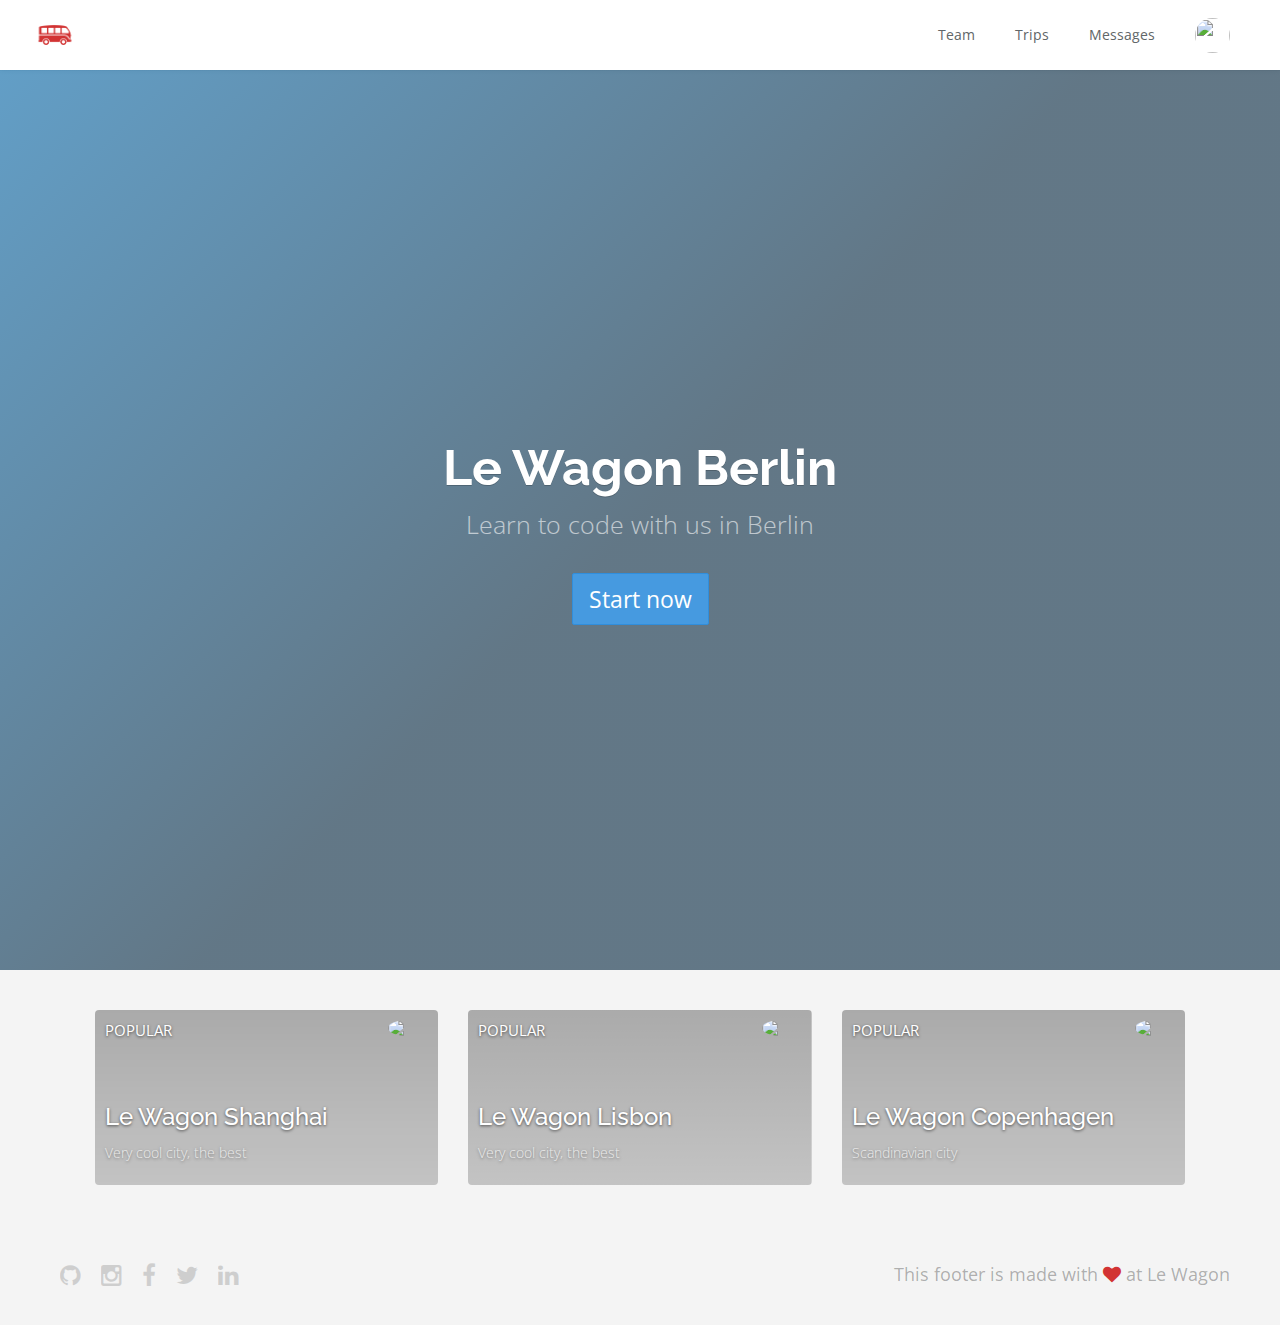
==== index.html @ bbca91f0 "Automated commit at 2018-07-30 15:19:06 UTC by middleman-deploy 2.0.0-alpha" ====
<!doctype html>
<html>
  <head>
    <meta charset="utf-8">
    <meta http-equiv="x-ua-compatible" content="ie=edge">
    <meta name="viewport"
          content="width=device-width, initial-scale=1, shrink-to-fit=no">
    <!-- Use the title from a page's frontmatter if it has one -->
    <title>Le Wagon - Middleman</title>
    <link href="stylesheets/application-7cb82612.css" rel="stylesheet" />
    <script src="javascripts/application-93de88c9.js"></script>
    <link href="images/favicon-f15af148.png" rel="icon" type="image/png" />
  </head>
  <body>
    <div class="navbar-wagon">
  <!-- Logo -->
  <a href="/" class="navbar-wagon-brand">
    <img src="images/logo-acc9c0ec.png" alt="logo">
  </a>

  <!-- Right Navigation -->
  <div class="navbar-wagon-right hidden-xs hidden-sm">

    <a href="team.html" class="navbar-wagon-item navbar-wagon-link">Team</a>
    <a href="" class="navbar-wagon-item navbar-wagon-link">Trips</a>
    <a href="" class="navbar-wagon-item navbar-wagon-link">Messages</a>

    <!-- Profile picture with dropdown list -->
    <div class="navbar-wagon-item">
      <div class="dropdown">
        <img src="https://kitt.lewagon.com/placeholder/users/nordinbelkacemi" class="avatar dropdown-toggle" id="navbar-wagon-menu" data-toggle="dropdown">
        <ul class="dropdown-menu dropdown-menu-right navbar-wagon-dropdown-menu">
          <li><a href="#">Profile</a></li>
          <li><a href="#">Dashboard</a></li>
          <li><a href="#">Log Out</a></li>
        </ul>
      </div>
    </div>
  </div>

  <!-- Dropdown appearing on mobile only -->
  <div class="navbar-wagon-item hidden-md hidden-lg">
    <div class="dropdown">
      <i class="fa fa-bars dropdown-toggle" data-toggle="dropdown"></i>
      <ul class="dropdown-menu dropdown-menu-right navbar-wagon-dropdown-menu">
        <li><a href="#">Host</a></li>
        <li><a href="#">Trips</a></li>
        <li><a href="#">Messagese</a></li>
      </ul>
    </div>
  </div>
</div>

    <!-- <div id="home">
  <div class="home-content">
    <img src="images/logo-acc9c0ec.png" width="200" alt="Logo" />
    <p>
      Middleman is now running!
    </p>
    <h1>Today is Monday, Jul 30</h1>

    <ul>
        <li>
          I'm playing with Middleman!
        </li>
        <li>
          I'm playing with ERB!
        </li>
        <li>
          I'm playing with SCSS!
        </li>
    </ul>
    <p class="about">
      <a href="about.html">More about this template</a>
    </p>
  </div>
</div> -->


<div class="banner" style="background-image: linear-gradient(-225deg, rgba(0,101,168,0.6) 0%, rgba(0,36,61,0.6) 50%), url('https://kitt.lewagon.com/placeholder/cities/berlin');">
  <div class="banner-content">
    <h1>Le Wagon Berlin</h1>
    <p>Learn to code with us in Berlin</p>
    <a class="btn btn-primary btn-lg">Start now</a>
  </div>
</div>

<div class="container">
  <div class="row">
    <div class="col-xs-12 col-sm-4">
      <!-- insert <div class="card"> -->
      <div class="card" style="background-image: linear-gradient(rgba(0,0,0,0.3), rgba(0,0,0,0.2)), url('https://kitt.lewagon.com/placeholder/cities/shanghai');">
        <div class="card-category">Popular</div>
        <div class="card-description">
          <h2>Le Wagon Shanghai</h2>
          <p>Very cool city, the best</p>
        </div>
        <img class="card-user" src="https://kitt.lewagon.com/placeholder/users/tgenaitay">
        <a class="card-link" href="#" ></a>
      </div>
    </div>
    <div class="col-xs-12 col-sm-4">
      <!-- insert <div class="card"> -->
      <div class="card" style="background-image: linear-gradient(rgba(0,0,0,0.3), rgba(0,0,0,0.2)), url('https://kitt.lewagon.com/placeholder/cities/lisbon');">
        <div class="card-category">Popular</div>
        <div class="card-description">
          <h2>Le Wagon Lisbon</h2>
          <p>Very cool city, the best</p>
        </div>
        <img class="card-user" src="https://kitt.lewagon.com/placeholder/users/tgenaitay">
        <a class="card-link" href="#" ></a>
      </div>
    </div>
    <div class="col-xs-12 col-sm-4">
      <!-- insert <div class="card"> -->
      <div class="card" style="background-image: linear-gradient(rgba(0,0,0,0.3), rgba(0,0,0,0.2)), url('https://kitt.lewagon.com/placeholder/cities/copenhagen');">
        <div class="card-category">Popular</div>
        <div class="card-description">
          <h2>Le Wagon Copenhagen</h2>
          <p>Scandinavian city</p>
        </div>
        <img class="card-user" src="https://kitt.lewagon.com/placeholder/users/tgenaitay">
        <a class="card-link" href="#" ></a>
      </div>
    </div>
  </div>
</div>

    <div class="footer">
  <div class="footer-links">
    <a href="#"><i class="fa fa-github"></i></a>
    <a href="#"><i class="fa fa-instagram"></i></a>
    <a href="#"><i class="fa fa-facebook"></i></a>
    <a href="#"><i class="fa fa-twitter"></i></a>
    <a href="#"><i class="fa fa-linkedin"></i></a>
  </div>
  <div class="footer-copyright">
    This footer is made with <i class="fa fa-heart"></i> at Le Wagon
  </div>
</div>

  </body>
</html>
---- stylesheets/application-7cb82612.css ----
@import url("https://fonts.googleapis.com/css?family=Open+Sans:400,300,700|Raleway:400,100,300,700,500");/*!
 * Bootstrap v3.3.7 (http://getbootstrap.com)
 * Copyright 2011-2016 Twitter, Inc.
 * Licensed under MIT (https://github.com/twbs/bootstrap/blob/master/LICENSE)
 *//*! normalize.css v3.0.3 | MIT License | github.com/necolas/normalize.css */html{font-family:sans-serif;-ms-text-size-adjust:100%;-webkit-text-size-adjust:100%}body{margin:0}article,aside,details,figcaption,figure,footer,header,hgroup,main,menu,nav,section,summary{display:block}audio,canvas,progress,video{display:inline-block;vertical-align:baseline}audio:not([controls]){display:none;height:0}[hidden],template{display:none}a{background-color:transparent}a:active,a:hover{outline:0}abbr[title]{border-bottom:1px dotted}b,strong{font-weight:bold}dfn{font-style:italic}h1{font-size:2em;margin:0.67em 0}mark{background:#ff0;color:#000}small{font-size:80%}sub,sup{font-size:75%;line-height:0;position:relative;vertical-align:baseline}sup{top:-0.5em}sub{bottom:-0.25em}img{border:0}svg:not(:root){overflow:hidden}figure{margin:1em 40px}hr{-webkit-box-sizing:content-box;box-sizing:content-box;height:0}pre{overflow:auto}code,kbd,pre,samp{font-family:monospace, monospace;font-size:1em}button,input,optgroup,select,textarea{color:inherit;font:inherit;margin:0}button{overflow:visible}button,select{text-transform:none}button,html input[type="button"],input[type="reset"],input[type="submit"]{-webkit-appearance:button;cursor:pointer}button[disabled],html input[disabled]{cursor:default}button::-moz-focus-inner,input::-moz-focus-inner{border:0;padding:0}input{line-height:normal}input[type="checkbox"],input[type="radio"]{-webkit-box-sizing:border-box;box-sizing:border-box;padding:0}input[type="number"]::-webkit-inner-spin-button,input[type="number"]::-webkit-outer-spin-button{height:auto}input[type="search"]{-webkit-appearance:textfield;-webkit-box-sizing:content-box;box-sizing:content-box}input[type="search"]::-webkit-search-cancel-button,input[type="search"]::-webkit-search-decoration{-webkit-appearance:none}fieldset{border:1px solid #c0c0c0;margin:0 2px;padding:0.35em 0.625em 0.75em}legend{border:0;padding:0}textarea{overflow:auto}optgroup{font-weight:bold}table{border-collapse:collapse;border-spacing:0}td,th{padding:0}/*! Source: https://github.com/h5bp/html5-boilerplate/blob/master/src/css/main.css */@media print{*,*:before,*:after{background:transparent !important;color:#000 !important;-webkit-box-shadow:none !important;box-shadow:none !important;text-shadow:none !important}a,a:visited{text-decoration:underline}a[href]:after{content:" (" attr(href) ")"}abbr[title]:after{content:" (" attr(title) ")"}a[href^="#"]:after,a[href^="javascript:"]:after{content:""}pre,blockquote{border:1px solid #999;page-break-inside:avoid}thead{display:table-header-group}tr,img{page-break-inside:avoid}img{max-width:100% !important}p,h2,h3{orphans:3;widows:3}h2,h3{page-break-after:avoid}.navbar{display:none}.btn>.caret,.dropup>.btn>.caret{border-top-color:#000 !important}.label{border:1px solid #000}.table{border-collapse:collapse !important}.table td,.table th{background-color:#fff !important}.table-bordered th,.table-bordered td{border:1px solid #ddd !important}}@font-face{font-family:'Glyphicons Halflings';src:url("../assets/bootstrap/glyphicons-halflings-regular-86b6f62b.eot");src:url("../assets/bootstrap/glyphicons-halflings-regular-86b6f62b.eot?#iefix") format("embedded-opentype"),url("../assets/bootstrap/glyphicons-halflings-regular-ca35b697.woff2") format("woff2"),url("../assets/bootstrap/glyphicons-halflings-regular-278e49a8.woff") format("woff"),url("../assets/bootstrap/glyphicons-halflings-regular-44bc1850.ttf") format("truetype"),url("../assets/bootstrap/glyphicons-halflings-regular-de51a849.svg#glyphicons_halflingsregular") format("svg")}.glyphicon{position:relative;top:1px;display:inline-block;font-family:'Glyphicons Halflings';font-style:normal;font-weight:normal;line-height:1;-webkit-font-smoothing:antialiased;-moz-osx-font-smoothing:grayscale}.glyphicon-asterisk:before{content:"\002a"}.glyphicon-plus:before{content:"\002b"}.glyphicon-euro:before,.glyphicon-eur:before{content:"\20ac"}.glyphicon-minus:before{content:"\2212"}.glyphicon-cloud:before{content:"\2601"}.glyphicon-envelope:before{content:"\2709"}.glyphicon-pencil:before{content:"\270f"}.glyphicon-glass:before{content:"\e001"}.glyphicon-music:before{content:"\e002"}.glyphicon-search:before{content:"\e003"}.glyphicon-heart:before{content:"\e005"}.glyphicon-star:before{content:"\e006"}.glyphicon-star-empty:before{content:"\e007"}.glyphicon-user:before{content:"\e008"}.glyphicon-film:before{content:"\e009"}.glyphicon-th-large:before{content:"\e010"}.glyphicon-th:before{content:"\e011"}.glyphicon-th-list:before{content:"\e012"}.glyphicon-ok:before{content:"\e013"}.glyphicon-remove:before{content:"\e014"}.glyphicon-zoom-in:before{content:"\e015"}.glyphicon-zoom-out:before{content:"\e016"}.glyphicon-off:before{content:"\e017"}.glyphicon-signal:before{content:"\e018"}.glyphicon-cog:before{content:"\e019"}.glyphicon-trash:before{content:"\e020"}.glyphicon-home:before{content:"\e021"}.glyphicon-file:before{content:"\e022"}.glyphicon-time:before{content:"\e023"}.glyphicon-road:before{content:"\e024"}.glyphicon-download-alt:before{content:"\e025"}.glyphicon-download:before{content:"\e026"}.glyphicon-upload:before{content:"\e027"}.glyphicon-inbox:before{content:"\e028"}.glyphicon-play-circle:before{content:"\e029"}.glyphicon-repeat:before{content:"\e030"}.glyphicon-refresh:before{content:"\e031"}.glyphicon-list-alt:before{content:"\e032"}.glyphicon-lock:before{content:"\e033"}.glyphicon-flag:before{content:"\e034"}.glyphicon-headphones:before{content:"\e035"}.glyphicon-volume-off:before{content:"\e036"}.glyphicon-volume-down:before{content:"\e037"}.glyphicon-volume-up:before{content:"\e038"}.glyphicon-qrcode:before{content:"\e039"}.glyphicon-barcode:before{content:"\e040"}.glyphicon-tag:before{content:"\e041"}.glyphicon-tags:before{content:"\e042"}.glyphicon-book:before{content:"\e043"}.glyphicon-bookmark:before{content:"\e044"}.glyphicon-print:before{content:"\e045"}.glyphicon-camera:before{content:"\e046"}.glyphicon-font:before{content:"\e047"}.glyphicon-bold:before{content:"\e048"}.glyphicon-italic:before{content:"\e049"}.glyphicon-text-height:before{content:"\e050"}.glyphicon-text-width:before{content:"\e051"}.glyphicon-align-left:before{content:"\e052"}.glyphicon-align-center:before{content:"\e053"}.glyphicon-align-right:before{content:"\e054"}.glyphicon-align-justify:before{content:"\e055"}.glyphicon-list:before{content:"\e056"}.glyphicon-indent-left:before{content:"\e057"}.glyphicon-indent-right:before{content:"\e058"}.glyphicon-facetime-video:before{content:"\e059"}.glyphicon-picture:before{content:"\e060"}.glyphicon-map-marker:before{content:"\e062"}.glyphicon-adjust:before{content:"\e063"}.glyphicon-tint:before{content:"\e064"}.glyphicon-edit:before{content:"\e065"}.glyphicon-share:before{content:"\e066"}.glyphicon-check:before{content:"\e067"}.glyphicon-move:before{content:"\e068"}.glyphicon-step-backward:before{content:"\e069"}.glyphicon-fast-backward:before{content:"\e070"}.glyphicon-backward:before{content:"\e071"}.glyphicon-play:before{content:"\e072"}.glyphicon-pause:before{content:"\e073"}.glyphicon-stop:before{content:"\e074"}.glyphicon-forward:before{content:"\e075"}.glyphicon-fast-forward:before{content:"\e076"}.glyphicon-step-forward:before{content:"\e077"}.glyphicon-eject:before{content:"\e078"}.glyphicon-chevron-left:before{content:"\e079"}.glyphicon-chevron-right:before{content:"\e080"}.glyphicon-plus-sign:before{content:"\e081"}.glyphicon-minus-sign:before{content:"\e082"}.glyphicon-remove-sign:before{content:"\e083"}.glyphicon-ok-sign:before{content:"\e084"}.glyphicon-question-sign:before{content:"\e085"}.glyphicon-info-sign:before{content:"\e086"}.glyphicon-screenshot:before{content:"\e087"}.glyphicon-remove-circle:before{content:"\e088"}.glyphicon-ok-circle:before{content:"\e089"}.glyphicon-ban-circle:before{content:"\e090"}.glyphicon-arrow-left:before{content:"\e091"}.glyphicon-arrow-right:before{content:"\e092"}.glyphicon-arrow-up:before{content:"\e093"}.glyphicon-arrow-down:before{content:"\e094"}.glyphicon-share-alt:before{content:"\e095"}.glyphicon-resize-full:before{content:"\e096"}.glyphicon-resize-small:before{content:"\e097"}.glyphicon-exclamation-sign:before{content:"\e101"}.glyphicon-gift:before{content:"\e102"}.glyphicon-leaf:before{content:"\e103"}.glyphicon-fire:before{content:"\e104"}.glyphicon-eye-open:before{content:"\e105"}.glyphicon-eye-close:before{content:"\e106"}.glyphicon-warning-sign:before{content:"\e107"}.glyphicon-plane:before{content:"\e108"}.glyphicon-calendar:before{content:"\e109"}.glyphicon-random:before{content:"\e110"}.glyphicon-comment:before{content:"\e111"}.glyphicon-magnet:before{content:"\e112"}.glyphicon-chevron-up:before{content:"\e113"}.glyphicon-chevron-down:before{content:"\e114"}.glyphicon-retweet:before{content:"\e115"}.glyphicon-shopping-cart:before{content:"\e116"}.glyphicon-folder-close:before{content:"\e117"}.glyphicon-folder-open:before{content:"\e118"}.glyphicon-resize-vertical:before{content:"\e119"}.glyphicon-resize-horizontal:before{content:"\e120"}.glyphicon-hdd:before{content:"\e121"}.glyphicon-bullhorn:before{content:"\e122"}.glyphicon-bell:before{content:"\e123"}.glyphicon-certificate:before{content:"\e124"}.glyphicon-thumbs-up:before{content:"\e125"}.glyphicon-thumbs-down:before{content:"\e126"}.glyphicon-hand-right:before{content:"\e127"}.glyphicon-hand-left:before{content:"\e128"}.glyphicon-hand-up:before{content:"\e129"}.glyphicon-hand-down:before{content:"\e130"}.glyphicon-circle-arrow-right:before{content:"\e131"}.glyphicon-circle-arrow-left:before{content:"\e132"}.glyphicon-circle-arrow-up:before{content:"\e133"}.glyphicon-circle-arrow-down:before{content:"\e134"}.glyphicon-globe:before{content:"\e135"}.glyphicon-wrench:before{content:"\e136"}.glyphicon-tasks:before{content:"\e137"}.glyphicon-filter:before{content:"\e138"}.glyphicon-briefcase:before{content:"\e139"}.glyphicon-fullscreen:before{content:"\e140"}.glyphicon-dashboard:before{content:"\e141"}.glyphicon-paperclip:before{content:"\e142"}.glyphicon-heart-empty:before{content:"\e143"}.glyphicon-link:before{content:"\e144"}.glyphicon-phone:before{content:"\e145"}.glyphicon-pushpin:before{content:"\e146"}.glyphicon-usd:before{content:"\e148"}.glyphicon-gbp:before{content:"\e149"}.glyphicon-sort:before{content:"\e150"}.glyphicon-sort-by-alphabet:before{content:"\e151"}.glyphicon-sort-by-alphabet-alt:before{content:"\e152"}.glyphicon-sort-by-order:before{content:"\e153"}.glyphicon-sort-by-order-alt:before{content:"\e154"}.glyphicon-sort-by-attributes:before{content:"\e155"}.glyphicon-sort-by-attributes-alt:before{content:"\e156"}.glyphicon-unchecked:before{content:"\e157"}.glyphicon-expand:before{content:"\e158"}.glyphicon-collapse-down:before{content:"\e159"}.glyphicon-collapse-up:before{content:"\e160"}.glyphicon-log-in:before{content:"\e161"}.glyphicon-flash:before{content:"\e162"}.glyphicon-log-out:before{content:"\e163"}.glyphicon-new-window:before{content:"\e164"}.glyphicon-record:before{content:"\e165"}.glyphicon-save:before{content:"\e166"}.glyphicon-open:before{content:"\e167"}.glyphicon-saved:before{content:"\e168"}.glyphicon-import:before{content:"\e169"}.glyphicon-export:before{content:"\e170"}.glyphicon-send:before{content:"\e171"}.glyphicon-floppy-disk:before{content:"\e172"}.glyphicon-floppy-saved:before{content:"\e173"}.glyphicon-floppy-remove:before{content:"\e174"}.glyphicon-floppy-save:before{content:"\e175"}.glyphicon-floppy-open:before{content:"\e176"}.glyphicon-credit-card:before{content:"\e177"}.glyphicon-transfer:before{content:"\e178"}.glyphicon-cutlery:before{content:"\e179"}.glyphicon-header:before{content:"\e180"}.glyphicon-compressed:before{content:"\e181"}.glyphicon-earphone:before{content:"\e182"}.glyphicon-phone-alt:before{content:"\e183"}.glyphicon-tower:before{content:"\e184"}.glyphicon-stats:before{content:"\e185"}.glyphicon-sd-video:before{content:"\e186"}.glyphicon-hd-video:before{content:"\e187"}.glyphicon-subtitles:before{content:"\e188"}.glyphicon-sound-stereo:before{content:"\e189"}.glyphicon-sound-dolby:before{content:"\e190"}.glyphicon-sound-5-1:before{content:"\e191"}.glyphicon-sound-6-1:before{content:"\e192"}.glyphicon-sound-7-1:before{content:"\e193"}.glyphicon-copyright-mark:before{content:"\e194"}.glyphicon-registration-mark:before{content:"\e195"}.glyphicon-cloud-download:before{content:"\e197"}.glyphicon-cloud-upload:before{content:"\e198"}.glyphicon-tree-conifer:before{content:"\e199"}.glyphicon-tree-deciduous:before{content:"\e200"}.glyphicon-cd:before{content:"\e201"}.glyphicon-save-file:before{content:"\e202"}.glyphicon-open-file:before{content:"\e203"}.glyphicon-level-up:before{content:"\e204"}.glyphicon-copy:before{content:"\e205"}.glyphicon-paste:before{content:"\e206"}.glyphicon-alert:before{content:"\e209"}.glyphicon-equalizer:before{content:"\e210"}.glyphicon-king:before{content:"\e211"}.glyphicon-queen:before{content:"\e212"}.glyphicon-pawn:before{content:"\e213"}.glyphicon-bishop:before{content:"\e214"}.glyphicon-knight:before{content:"\e215"}.glyphicon-baby-formula:before{content:"\e216"}.glyphicon-tent:before{content:"\26fa"}.glyphicon-blackboard:before{content:"\e218"}.glyphicon-bed:before{content:"\e219"}.glyphicon-apple:before{content:"\f8ff"}.glyphicon-erase:before{content:"\e221"}.glyphicon-hourglass:before{content:"\231b"}.glyphicon-lamp:before{content:"\e223"}.glyphicon-duplicate:before{content:"\e224"}.glyphicon-piggy-bank:before{content:"\e225"}.glyphicon-scissors:before{content:"\e226"}.glyphicon-bitcoin:before{content:"\e227"}.glyphicon-btc:before{content:"\e227"}.glyphicon-xbt:before{content:"\e227"}.glyphicon-yen:before{content:"\00a5"}.glyphicon-jpy:before{content:"\00a5"}.glyphicon-ruble:before{content:"\20bd"}.glyphicon-rub:before{content:"\20bd"}.glyphicon-scale:before{content:"\e230"}.glyphicon-ice-lolly:before{content:"\e231"}.glyphicon-ice-lolly-tasted:before{content:"\e232"}.glyphicon-education:before{content:"\e233"}.glyphicon-option-horizontal:before{content:"\e234"}.glyphicon-option-vertical:before{content:"\e235"}.glyphicon-menu-hamburger:before{content:"\e236"}.glyphicon-modal-window:before{content:"\e237"}.glyphicon-oil:before{content:"\e238"}.glyphicon-grain:before{content:"\e239"}.glyphicon-sunglasses:before{content:"\e240"}.glyphicon-text-size:before{content:"\e241"}.glyphicon-text-color:before{content:"\e242"}.glyphicon-text-background:before{content:"\e243"}.glyphicon-object-align-top:before{content:"\e244"}.glyphicon-object-align-bottom:before{content:"\e245"}.glyphicon-object-align-horizontal:before{content:"\e246"}.glyphicon-object-align-left:before{content:"\e247"}.glyphicon-object-align-vertical:before{content:"\e248"}.glyphicon-object-align-right:before{content:"\e249"}.glyphicon-triangle-right:before{content:"\e250"}.glyphicon-triangle-left:before{content:"\e251"}.glyphicon-triangle-bottom:before{content:"\e252"}.glyphicon-triangle-top:before{content:"\e253"}.glyphicon-console:before{content:"\e254"}.glyphicon-superscript:before{content:"\e255"}.glyphicon-subscript:before{content:"\e256"}.glyphicon-menu-left:before{content:"\e257"}.glyphicon-menu-right:before{content:"\e258"}.glyphicon-menu-down:before{content:"\e259"}.glyphicon-menu-up:before{content:"\e260"}*{-webkit-box-sizing:border-box;box-sizing:border-box}*:before,*:after{-webkit-box-sizing:border-box;box-sizing:border-box}html{font-size:10px;-webkit-tap-highlight-color:transparent}body{font-family:"Open Sans", "Helvetica", "sans-serif";font-size:18px;line-height:1.42857143;color:#333333;background-color:#F4F4F4}input,button,select,textarea{font-family:inherit;font-size:inherit;line-height:inherit}a{color:#469AE0;text-decoration:none}a:hover,a:focus{color:#1f74ba;text-decoration:underline}a:focus{outline:5px auto -webkit-focus-ring-color;outline-offset:-2px}figure{margin:0}img{vertical-align:middle}.img-responsive{display:block;max-width:100%;height:auto}.img-rounded{border-radius:2px}.img-thumbnail{padding:4px;line-height:1.42857143;background-color:#F4F4F4;border:1px solid #ddd;border-radius:2px;-webkit-transition:all 0.2s ease-in-out;transition:all 0.2s ease-in-out;display:inline-block;max-width:100%;height:auto}.img-circle{border-radius:50%}hr{margin-top:25px;margin-bottom:25px;border:0;border-top:1px solid #eeeeee}.sr-only{position:absolute;width:1px;height:1px;margin:-1px;padding:0;overflow:hidden;clip:rect(0, 0, 0, 0);border:0}.sr-only-focusable:active,.sr-only-focusable:focus{position:static;width:auto;height:auto;margin:0;overflow:visible;clip:auto}[role="button"]{cursor:pointer}h1,h2,h3,h4,h5,h6,.h1,.h2,.h3,.h4,.h5,.h6{font-family:"Raleway", "Helvetica", "sans-serif";font-weight:500;line-height:1.1;color:inherit}h1 small,h1 .small,h2 small,h2 .small,h3 small,h3 .small,h4 small,h4 .small,h5 small,h5 .small,h6 small,h6 .small,.h1 small,.h1 .small,.h2 small,.h2 .small,.h3 small,.h3 .small,.h4 small,.h4 .small,.h5 small,.h5 .small,.h6 small,.h6 .small{font-weight:normal;line-height:1;color:#777777}h1,.h1,h2,.h2,h3,.h3{margin-top:25px;margin-bottom:12.5px}h1 small,h1 .small,.h1 small,.h1 .small,h2 small,h2 .small,.h2 small,.h2 .small,h3 small,h3 .small,.h3 small,.h3 .small{font-size:65%}h4,.h4,h5,.h5,h6,.h6{margin-top:12.5px;margin-bottom:12.5px}h4 small,h4 .small,.h4 small,.h4 .small,h5 small,h5 .small,.h5 small,.h5 .small,h6 small,h6 .small,.h6 small,.h6 .small{font-size:75%}h1,.h1{font-size:46px}h2,.h2{font-size:38px}h3,.h3{font-size:31px}h4,.h4{font-size:23px}h5,.h5{font-size:18px}h6,.h6{font-size:16px}p{margin:0 0 12.5px}.lead{margin-bottom:25px;font-size:20px;font-weight:300;line-height:1.4}@media (min-width: 768px){.lead{font-size:27px}}small,.small{font-size:88%}mark,.mark{background-color:#fcf8e3;padding:.2em}.text-left{text-align:left}.text-right{text-align:right}.text-center{text-align:center}.text-justify{text-align:justify}.text-nowrap{white-space:nowrap}.text-lowercase{text-transform:lowercase}.text-uppercase,.initialism{text-transform:uppercase}.text-capitalize{text-transform:capitalize}.text-muted{color:#777777}.text-primary{color:#469AE0}a.text-primary:hover,a.text-primary:focus{color:#2381d0}.text-success{color:#3c763d}a.text-success:hover,a.text-success:focus{color:#2b542c}.text-info{color:#31708f}a.text-info:hover,a.text-info:focus{color:#245269}.text-warning{color:#8a6d3b}a.text-warning:hover,a.text-warning:focus{color:#66512c}.text-danger{color:#a94442}a.text-danger:hover,a.text-danger:focus{color:#843534}.bg-primary{color:#fff}.bg-primary{background-color:#469AE0}a.bg-primary:hover,a.bg-primary:focus{background-color:#2381d0}.bg-success{background-color:#dff0d8}a.bg-success:hover,a.bg-success:focus{background-color:#c1e2b3}.bg-info{background-color:#d9edf7}a.bg-info:hover,a.bg-info:focus{background-color:#afd9ee}.bg-warning{background-color:#fcf8e3}a.bg-warning:hover,a.bg-warning:focus{background-color:#f7ecb5}.bg-danger{background-color:#f2dede}a.bg-danger:hover,a.bg-danger:focus{background-color:#e4b9b9}.page-header{padding-bottom:11.5px;margin:50px 0 25px;border-bottom:1px solid #eeeeee}ul,ol{margin-top:0;margin-bottom:12.5px}ul ul,ul ol,ol ul,ol ol{margin-bottom:0}.list-unstyled{padding-left:0;list-style:none}.list-inline{padding-left:0;list-style:none;margin-left:-5px}.list-inline>li{display:inline-block;padding-left:5px;padding-right:5px}dl{margin-top:0;margin-bottom:25px}dt,dd{line-height:1.42857143}dt{font-weight:bold}dd{margin-left:0}.dl-horizontal dd:before,.dl-horizontal dd:after{content:" ";display:table}.dl-horizontal dd:after{clear:both}@media (min-width: 768px){.dl-horizontal dt{float:left;width:160px;clear:left;text-align:right;overflow:hidden;text-overflow:ellipsis;white-space:nowrap}.dl-horizontal dd{margin-left:180px}}abbr[title],abbr[data-original-title]{cursor:help;border-bottom:1px dotted #777777}.initialism{font-size:90%}blockquote{padding:12.5px 25px;margin:0 0 25px;font-size:22.5px;border-left:5px solid #eeeeee}blockquote p:last-child,blockquote ul:last-child,blockquote ol:last-child{margin-bottom:0}blockquote footer,blockquote small,blockquote .small{display:block;font-size:80%;line-height:1.42857143;color:#777777}blockquote footer:before,blockquote small:before,blockquote .small:before{content:'\2014 \00A0'}.blockquote-reverse,blockquote.pull-right{padding-right:15px;padding-left:0;border-right:5px solid #eeeeee;border-left:0;text-align:right}.blockquote-reverse footer:before,.blockquote-reverse small:before,.blockquote-reverse .small:before,blockquote.pull-right footer:before,blockquote.pull-right small:before,blockquote.pull-right .small:before{content:''}.blockquote-reverse footer:after,.blockquote-reverse small:after,.blockquote-reverse .small:after,blockquote.pull-right footer:after,blockquote.pull-right small:after,blockquote.pull-right .small:after{content:'\00A0 \2014'}address{margin-bottom:25px;font-style:normal;line-height:1.42857143}code,kbd,pre,samp{font-family:Menlo, Monaco, Consolas, "Courier New", monospace}code{padding:2px 4px;font-size:90%;color:#c7254e;background-color:#f9f2f4;border-radius:2px}kbd{padding:2px 4px;font-size:90%;color:#fff;background-color:#333;border-radius:2px;-webkit-box-shadow:inset 0 -1px 0 rgba(0,0,0,0.25);box-shadow:inset 0 -1px 0 rgba(0,0,0,0.25)}kbd kbd{padding:0;font-size:100%;font-weight:bold;-webkit-box-shadow:none;box-shadow:none}pre{display:block;padding:12px;margin:0 0 12.5px;font-size:17px;line-height:1.42857143;word-break:break-all;word-wrap:break-word;color:#333333;background-color:#f5f5f5;border:1px solid #ccc;border-radius:2px}pre code{padding:0;font-size:inherit;color:inherit;white-space:pre-wrap;background-color:transparent;border-radius:0}.pre-scrollable{max-height:340px;overflow-y:scroll}.container{margin-right:auto;margin-left:auto;padding-left:15px;padding-right:15px}.container:before,.container:after{content:" ";display:table}.container:after{clear:both}@media (min-width: 768px){.container{width:750px}}@media (min-width: 992px){.container{width:970px}}@media (min-width: 1200px){.container{width:1170px}}.container-fluid{margin-right:auto;margin-left:auto;padding-left:15px;padding-right:15px}.container-fluid:before,.container-fluid:after{content:" ";display:table}.container-fluid:after{clear:both}.row{margin-left:-15px;margin-right:-15px}.row:before,.row:after{content:" ";display:table}.row:after{clear:both}.col-xs-1,.col-sm-1,.col-md-1,.col-lg-1,.col-xs-2,.col-sm-2,.col-md-2,.col-lg-2,.col-xs-3,.col-sm-3,.col-md-3,.col-lg-3,.col-xs-4,.col-sm-4,.col-md-4,.col-lg-4,.col-xs-5,.col-sm-5,.col-md-5,.col-lg-5,.col-xs-6,.col-sm-6,.col-md-6,.col-lg-6,.col-xs-7,.col-sm-7,.col-md-7,.col-lg-7,.col-xs-8,.col-sm-8,.col-md-8,.col-lg-8,.col-xs-9,.col-sm-9,.col-md-9,.col-lg-9,.col-xs-10,.col-sm-10,.col-md-10,.col-lg-10,.col-xs-11,.col-sm-11,.col-md-11,.col-lg-11,.col-xs-12,.col-sm-12,.col-md-12,.col-lg-12{position:relative;min-height:1px;padding-left:15px;padding-right:15px}.col-xs-1,.col-xs-2,.col-xs-3,.col-xs-4,.col-xs-5,.col-xs-6,.col-xs-7,.col-xs-8,.col-xs-9,.col-xs-10,.col-xs-11,.col-xs-12{float:left}.col-xs-1{width:8.33333333%}.col-xs-2{width:16.66666667%}.col-xs-3{width:25%}.col-xs-4{width:33.33333333%}.col-xs-5{width:41.66666667%}.col-xs-6{width:50%}.col-xs-7{width:58.33333333%}.col-xs-8{width:66.66666667%}.col-xs-9{width:75%}.col-xs-10{width:83.33333333%}.col-xs-11{width:91.66666667%}.col-xs-12{width:100%}.col-xs-pull-0{right:auto}.col-xs-pull-1{right:8.33333333%}.col-xs-pull-2{right:16.66666667%}.col-xs-pull-3{right:25%}.col-xs-pull-4{right:33.33333333%}.col-xs-pull-5{right:41.66666667%}.col-xs-pull-6{right:50%}.col-xs-pull-7{right:58.33333333%}.col-xs-pull-8{right:66.66666667%}.col-xs-pull-9{right:75%}.col-xs-pull-10{right:83.33333333%}.col-xs-pull-11{right:91.66666667%}.col-xs-pull-12{right:100%}.col-xs-push-0{left:auto}.col-xs-push-1{left:8.33333333%}.col-xs-push-2{left:16.66666667%}.col-xs-push-3{left:25%}.col-xs-push-4{left:33.33333333%}.col-xs-push-5{left:41.66666667%}.col-xs-push-6{left:50%}.col-xs-push-7{left:58.33333333%}.col-xs-push-8{left:66.66666667%}.col-xs-push-9{left:75%}.col-xs-push-10{left:83.33333333%}.col-xs-push-11{left:91.66666667%}.col-xs-push-12{left:100%}.col-xs-offset-0{margin-left:0%}.col-xs-offset-1{margin-left:8.33333333%}.col-xs-offset-2{margin-left:16.66666667%}.col-xs-offset-3{margin-left:25%}.col-xs-offset-4{margin-left:33.33333333%}.col-xs-offset-5{margin-left:41.66666667%}.col-xs-offset-6{margin-left:50%}.col-xs-offset-7{margin-left:58.33333333%}.col-xs-offset-8{margin-left:66.66666667%}.col-xs-offset-9{margin-left:75%}.col-xs-offset-10{margin-left:83.33333333%}.col-xs-offset-11{margin-left:91.66666667%}.col-xs-offset-12{margin-left:100%}@media (min-width: 768px){.col-sm-1,.col-sm-2,.col-sm-3,.col-sm-4,.col-sm-5,.col-sm-6,.col-sm-7,.col-sm-8,.col-sm-9,.col-sm-10,.col-sm-11,.col-sm-12{float:left}.col-sm-1{width:8.33333333%}.col-sm-2{width:16.66666667%}.col-sm-3{width:25%}.col-sm-4{width:33.33333333%}.col-sm-5{width:41.66666667%}.col-sm-6{width:50%}.col-sm-7{width:58.33333333%}.col-sm-8{width:66.66666667%}.col-sm-9{width:75%}.col-sm-10{width:83.33333333%}.col-sm-11{width:91.66666667%}.col-sm-12{width:100%}.col-sm-pull-0{right:auto}.col-sm-pull-1{right:8.33333333%}.col-sm-pull-2{right:16.66666667%}.col-sm-pull-3{right:25%}.col-sm-pull-4{right:33.33333333%}.col-sm-pull-5{right:41.66666667%}.col-sm-pull-6{right:50%}.col-sm-pull-7{right:58.33333333%}.col-sm-pull-8{right:66.66666667%}.col-sm-pull-9{right:75%}.col-sm-pull-10{right:83.33333333%}.col-sm-pull-11{right:91.66666667%}.col-sm-pull-12{right:100%}.col-sm-push-0{left:auto}.col-sm-push-1{left:8.33333333%}.col-sm-push-2{left:16.66666667%}.col-sm-push-3{left:25%}.col-sm-push-4{left:33.33333333%}.col-sm-push-5{left:41.66666667%}.col-sm-push-6{left:50%}.col-sm-push-7{left:58.33333333%}.col-sm-push-8{left:66.66666667%}.col-sm-push-9{left:75%}.col-sm-push-10{left:83.33333333%}.col-sm-push-11{left:91.66666667%}.col-sm-push-12{left:100%}.col-sm-offset-0{margin-left:0%}.col-sm-offset-1{margin-left:8.33333333%}.col-sm-offset-2{margin-left:16.66666667%}.col-sm-offset-3{margin-left:25%}.col-sm-offset-4{margin-left:33.33333333%}.col-sm-offset-5{margin-left:41.66666667%}.col-sm-offset-6{margin-left:50%}.col-sm-offset-7{margin-left:58.33333333%}.col-sm-offset-8{margin-left:66.66666667%}.col-sm-offset-9{margin-left:75%}.col-sm-offset-10{margin-left:83.33333333%}.col-sm-offset-11{margin-left:91.66666667%}.col-sm-offset-12{margin-left:100%}}@media (min-width: 992px){.col-md-1,.col-md-2,.col-md-3,.col-md-4,.col-md-5,.col-md-6,.col-md-7,.col-md-8,.col-md-9,.col-md-10,.col-md-11,.col-md-12{float:left}.col-md-1{width:8.33333333%}.col-md-2{width:16.66666667%}.col-md-3{width:25%}.col-md-4{width:33.33333333%}.col-md-5{width:41.66666667%}.col-md-6{width:50%}.col-md-7{width:58.33333333%}.col-md-8{width:66.66666667%}.col-md-9{width:75%}.col-md-10{width:83.33333333%}.col-md-11{width:91.66666667%}.col-md-12{width:100%}.col-md-pull-0{right:auto}.col-md-pull-1{right:8.33333333%}.col-md-pull-2{right:16.66666667%}.col-md-pull-3{right:25%}.col-md-pull-4{right:33.33333333%}.col-md-pull-5{right:41.66666667%}.col-md-pull-6{right:50%}.col-md-pull-7{right:58.33333333%}.col-md-pull-8{right:66.66666667%}.col-md-pull-9{right:75%}.col-md-pull-10{right:83.33333333%}.col-md-pull-11{right:91.66666667%}.col-md-pull-12{right:100%}.col-md-push-0{left:auto}.col-md-push-1{left:8.33333333%}.col-md-push-2{left:16.66666667%}.col-md-push-3{left:25%}.col-md-push-4{left:33.33333333%}.col-md-push-5{left:41.66666667%}.col-md-push-6{left:50%}.col-md-push-7{left:58.33333333%}.col-md-push-8{left:66.66666667%}.col-md-push-9{left:75%}.col-md-push-10{left:83.33333333%}.col-md-push-11{left:91.66666667%}.col-md-push-12{left:100%}.col-md-offset-0{margin-left:0%}.col-md-offset-1{margin-left:8.33333333%}.col-md-offset-2{margin-left:16.66666667%}.col-md-offset-3{margin-left:25%}.col-md-offset-4{margin-left:33.33333333%}.col-md-offset-5{margin-left:41.66666667%}.col-md-offset-6{margin-left:50%}.col-md-offset-7{margin-left:58.33333333%}.col-md-offset-8{margin-left:66.66666667%}.col-md-offset-9{margin-left:75%}.col-md-offset-10{margin-left:83.33333333%}.col-md-offset-11{margin-left:91.66666667%}.col-md-offset-12{margin-left:100%}}@media (min-width: 1200px){.col-lg-1,.col-lg-2,.col-lg-3,.col-lg-4,.col-lg-5,.col-lg-6,.col-lg-7,.col-lg-8,.col-lg-9,.col-lg-10,.col-lg-11,.col-lg-12{float:left}.col-lg-1{width:8.33333333%}.col-lg-2{width:16.66666667%}.col-lg-3{width:25%}.col-lg-4{width:33.33333333%}.col-lg-5{width:41.66666667%}.col-lg-6{width:50%}.col-lg-7{width:58.33333333%}.col-lg-8{width:66.66666667%}.col-lg-9{width:75%}.col-lg-10{width:83.33333333%}.col-lg-11{width:91.66666667%}.col-lg-12{width:100%}.col-lg-pull-0{right:auto}.col-lg-pull-1{right:8.33333333%}.col-lg-pull-2{right:16.66666667%}.col-lg-pull-3{right:25%}.col-lg-pull-4{right:33.33333333%}.col-lg-pull-5{right:41.66666667%}.col-lg-pull-6{right:50%}.col-lg-pull-7{right:58.33333333%}.col-lg-pull-8{right:66.66666667%}.col-lg-pull-9{right:75%}.col-lg-pull-10{right:83.33333333%}.col-lg-pull-11{right:91.66666667%}.col-lg-pull-12{right:100%}.col-lg-push-0{left:auto}.col-lg-push-1{left:8.33333333%}.col-lg-push-2{left:16.66666667%}.col-lg-push-3{left:25%}.col-lg-push-4{left:33.33333333%}.col-lg-push-5{left:41.66666667%}.col-lg-push-6{left:50%}.col-lg-push-7{left:58.33333333%}.col-lg-push-8{left:66.66666667%}.col-lg-push-9{left:75%}.col-lg-push-10{left:83.33333333%}.col-lg-push-11{left:91.66666667%}.col-lg-push-12{left:100%}.col-lg-offset-0{margin-left:0%}.col-lg-offset-1{margin-left:8.33333333%}.col-lg-offset-2{margin-left:16.66666667%}.col-lg-offset-3{margin-left:25%}.col-lg-offset-4{margin-left:33.33333333%}.col-lg-offset-5{margin-left:41.66666667%}.col-lg-offset-6{margin-left:50%}.col-lg-offset-7{margin-left:58.33333333%}.col-lg-offset-8{margin-left:66.66666667%}.col-lg-offset-9{margin-left:75%}.col-lg-offset-10{margin-left:83.33333333%}.col-lg-offset-11{margin-left:91.66666667%}.col-lg-offset-12{margin-left:100%}}table{background-color:transparent}caption{padding-top:8px;padding-bottom:8px;color:#777777;text-align:left}th{text-align:left}.table{width:100%;max-width:100%;margin-bottom:25px}.table>thead>tr>th,.table>thead>tr>td,.table>tbody>tr>th,.table>tbody>tr>td,.table>tfoot>tr>th,.table>tfoot>tr>td{padding:8px;line-height:1.42857143;vertical-align:top;border-top:1px solid #ddd}.table>thead>tr>th{vertical-align:bottom;border-bottom:2px solid #ddd}.table>caption+thead>tr:first-child>th,.table>caption+thead>tr:first-child>td,.table>colgroup+thead>tr:first-child>th,.table>colgroup+thead>tr:first-child>td,.table>thead:first-child>tr:first-child>th,.table>thead:first-child>tr:first-child>td{border-top:0}.table>tbody+tbody{border-top:2px solid #ddd}.table .table{background-color:#F4F4F4}.table-condensed>thead>tr>th,.table-condensed>thead>tr>td,.table-condensed>tbody>tr>th,.table-condensed>tbody>tr>td,.table-condensed>tfoot>tr>th,.table-condensed>tfoot>tr>td{padding:5px}.table-bordered{border:1px solid #ddd}.table-bordered>thead>tr>th,.table-bordered>thead>tr>td,.table-bordered>tbody>tr>th,.table-bordered>tbody>tr>td,.table-bordered>tfoot>tr>th,.table-bordered>tfoot>tr>td{border:1px solid #ddd}.table-bordered>thead>tr>th,.table-bordered>thead>tr>td{border-bottom-width:2px}.table-striped>tbody>tr:nth-of-type(odd){background-color:#f9f9f9}.table-hover>tbody>tr:hover{background-color:#f5f5f5}table col[class*="col-"]{position:static;float:none;display:table-column}table td[class*="col-"],table th[class*="col-"]{position:static;float:none;display:table-cell}.table>thead>tr>td.active,.table>thead>tr>th.active,.table>thead>tr.active>td,.table>thead>tr.active>th,.table>tbody>tr>td.active,.table>tbody>tr>th.active,.table>tbody>tr.active>td,.table>tbody>tr.active>th,.table>tfoot>tr>td.active,.table>tfoot>tr>th.active,.table>tfoot>tr.active>td,.table>tfoot>tr.active>th{background-color:#f5f5f5}.table-hover>tbody>tr>td.active:hover,.table-hover>tbody>tr>th.active:hover,.table-hover>tbody>tr.active:hover>td,.table-hover>tbody>tr:hover>.active,.table-hover>tbody>tr.active:hover>th{background-color:#e8e8e8}.table>thead>tr>td.success,.table>thead>tr>th.success,.table>thead>tr.success>td,.table>thead>tr.success>th,.table>tbody>tr>td.success,.table>tbody>tr>th.success,.table>tbody>tr.success>td,.table>tbody>tr.success>th,.table>tfoot>tr>td.success,.table>tfoot>tr>th.success,.table>tfoot>tr.success>td,.table>tfoot>tr.success>th{background-color:#dff0d8}.table-hover>tbody>tr>td.success:hover,.table-hover>tbody>tr>th.success:hover,.table-hover>tbody>tr.success:hover>td,.table-hover>tbody>tr:hover>.success,.table-hover>tbody>tr.success:hover>th{background-color:#d0e9c6}.table>thead>tr>td.info,.table>thead>tr>th.info,.table>thead>tr.info>td,.table>thead>tr.info>th,.table>tbody>tr>td.info,.table>tbody>tr>th.info,.table>tbody>tr.info>td,.table>tbody>tr.info>th,.table>tfoot>tr>td.info,.table>tfoot>tr>th.info,.table>tfoot>tr.info>td,.table>tfoot>tr.info>th{background-color:#d9edf7}.table-hover>tbody>tr>td.info:hover,.table-hover>tbody>tr>th.info:hover,.table-hover>tbody>tr.info:hover>td,.table-hover>tbody>tr:hover>.info,.table-hover>tbody>tr.info:hover>th{background-color:#c4e3f3}.table>thead>tr>td.warning,.table>thead>tr>th.warning,.table>thead>tr.warning>td,.table>thead>tr.warning>th,.table>tbody>tr>td.warning,.table>tbody>tr>th.warning,.table>tbody>tr.warning>td,.table>tbody>tr.warning>th,.table>tfoot>tr>td.warning,.table>tfoot>tr>th.warning,.table>tfoot>tr.warning>td,.table>tfoot>tr.warning>th{background-color:#fcf8e3}.table-hover>tbody>tr>td.warning:hover,.table-hover>tbody>tr>th.warning:hover,.table-hover>tbody>tr.warning:hover>td,.table-hover>tbody>tr:hover>.warning,.table-hover>tbody>tr.warning:hover>th{background-color:#faf2cc}.table>thead>tr>td.danger,.table>thead>tr>th.danger,.table>thead>tr.danger>td,.table>thead>tr.danger>th,.table>tbody>tr>td.danger,.table>tbody>tr>th.danger,.table>tbody>tr.danger>td,.table>tbody>tr.danger>th,.table>tfoot>tr>td.danger,.table>tfoot>tr>th.danger,.table>tfoot>tr.danger>td,.table>tfoot>tr.danger>th{background-color:#f2dede}.table-hover>tbody>tr>td.danger:hover,.table-hover>tbody>tr>th.danger:hover,.table-hover>tbody>tr.danger:hover>td,.table-hover>tbody>tr:hover>.danger,.table-hover>tbody>tr.danger:hover>th{background-color:#ebcccc}.table-responsive{overflow-x:auto;min-height:0.01%}@media screen and (max-width: 767px){.table-responsive{width:100%;margin-bottom:18.75px;overflow-y:hidden;-ms-overflow-style:-ms-autohiding-scrollbar;border:1px solid #ddd}.table-responsive>.table{margin-bottom:0}.table-responsive>.table>thead>tr>th,.table-responsive>.table>thead>tr>td,.table-responsive>.table>tbody>tr>th,.table-responsive>.table>tbody>tr>td,.table-responsive>.table>tfoot>tr>th,.table-responsive>.table>tfoot>tr>td{white-space:nowrap}.table-responsive>.table-bordered{border:0}.table-responsive>.table-bordered>thead>tr>th:first-child,.table-responsive>.table-bordered>thead>tr>td:first-child,.table-responsive>.table-bordered>tbody>tr>th:first-child,.table-responsive>.table-bordered>tbody>tr>td:first-child,.table-responsive>.table-bordered>tfoot>tr>th:first-child,.table-responsive>.table-bordered>tfoot>tr>td:first-child{border-left:0}.table-responsive>.table-bordered>thead>tr>th:last-child,.table-responsive>.table-bordered>thead>tr>td:last-child,.table-responsive>.table-bordered>tbody>tr>th:last-child,.table-responsive>.table-bordered>tbody>tr>td:last-child,.table-responsive>.table-bordered>tfoot>tr>th:last-child,.table-responsive>.table-bordered>tfoot>tr>td:last-child{border-right:0}.table-responsive>.table-bordered>tbody>tr:last-child>th,.table-responsive>.table-bordered>tbody>tr:last-child>td,.table-responsive>.table-bordered>tfoot>tr:last-child>th,.table-responsive>.table-bordered>tfoot>tr:last-child>td{border-bottom:0}}fieldset{padding:0;margin:0;border:0;min-width:0}legend{display:block;width:100%;padding:0;margin-bottom:25px;font-size:27px;line-height:inherit;color:#333333;border:0;border-bottom:1px solid #e5e5e5}label{display:inline-block;max-width:100%;margin-bottom:5px;font-weight:bold}input[type="search"]{-webkit-box-sizing:border-box;box-sizing:border-box}input[type="radio"],input[type="checkbox"]{margin:4px 0 0;margin-top:1px \9;line-height:normal}input[type="file"]{display:block}input[type="range"]{display:block;width:100%}select[multiple],select[size]{height:auto}input[type="file"]:focus,input[type="radio"]:focus,input[type="checkbox"]:focus{outline:5px auto -webkit-focus-ring-color;outline-offset:-2px}output{display:block;padding-top:7px;font-size:18px;line-height:1.42857143;color:#000000}.form-control{display:block;width:100%;height:39px;padding:6px 12px;font-size:18px;line-height:1.42857143;color:#000000;background-color:#fff;background-image:none;border:1px solid #ccc;border-radius:2px;-webkit-box-shadow:inset 0 1px 1px rgba(0,0,0,0.075);box-shadow:inset 0 1px 1px rgba(0,0,0,0.075);-webkit-transition:border-color ease-in-out 0.15s, box-shadow ease-in-out 0.15s;-webkit-transition:border-color ease-in-out 0.15s, -webkit-box-shadow ease-in-out 0.15s;transition:border-color ease-in-out 0.15s, -webkit-box-shadow ease-in-out 0.15s;transition:border-color ease-in-out 0.15s, box-shadow ease-in-out 0.15s;transition:border-color ease-in-out 0.15s, box-shadow ease-in-out 0.15s, -webkit-box-shadow ease-in-out 0.15s}.form-control:focus{border-color:#66afe9;outline:0;-webkit-box-shadow:inset 0 1px 1px rgba(0,0,0,0.075),0 0 8px rgba(102,175,233,0.6);box-shadow:inset 0 1px 1px rgba(0,0,0,0.075),0 0 8px rgba(102,175,233,0.6)}.form-control::-moz-placeholder{color:#999;opacity:1}.form-control:-ms-input-placeholder{color:#999}.form-control::-webkit-input-placeholder{color:#999}.form-control::-ms-expand{border:0;background-color:transparent}.form-control[disabled],.form-control[readonly],fieldset[disabled] .form-control{background-color:#eeeeee;opacity:1}.form-control[disabled],fieldset[disabled] .form-control{cursor:not-allowed}textarea.form-control{height:auto}input[type="search"]{-webkit-appearance:none}@media screen and (-webkit-min-device-pixel-ratio: 0){input[type="date"].form-control,input[type="time"].form-control,input[type="datetime-local"].form-control,input[type="month"].form-control{line-height:39px}input[type="date"].input-sm,.input-group-sm>input[type="date"].form-control,.input-group-sm>input[type="date"].input-group-addon,.input-group-sm>.input-group-btn>input[type="date"].btn,.input-group-sm input[type="date"],input[type="time"].input-sm,.input-group-sm>input[type="time"].form-control,.input-group-sm>input[type="time"].input-group-addon,.input-group-sm>.input-group-btn>input[type="time"].btn,.input-group-sm input[type="time"],input[type="datetime-local"].input-sm,.input-group-sm>input[type="datetime-local"].form-control,.input-group-sm>input[type="datetime-local"].input-group-addon,.input-group-sm>.input-group-btn>input[type="datetime-local"].btn,.input-group-sm input[type="datetime-local"],input[type="month"].input-sm,.input-group-sm>input[type="month"].form-control,.input-group-sm>input[type="month"].input-group-addon,.input-group-sm>.input-group-btn>input[type="month"].btn,.input-group-sm input[type="month"]{line-height:36px}input[type="date"].input-lg,.input-group-lg>input[type="date"].form-control,.input-group-lg>input[type="date"].input-group-addon,.input-group-lg>.input-group-btn>input[type="date"].btn,.input-group-lg input[type="date"],input[type="time"].input-lg,.input-group-lg>input[type="time"].form-control,.input-group-lg>input[type="time"].input-group-addon,.input-group-lg>.input-group-btn>input[type="time"].btn,.input-group-lg input[type="time"],input[type="datetime-local"].input-lg,.input-group-lg>input[type="datetime-local"].form-control,.input-group-lg>input[type="datetime-local"].input-group-addon,.input-group-lg>.input-group-btn>input[type="datetime-local"].btn,.input-group-lg input[type="datetime-local"],input[type="month"].input-lg,.input-group-lg>input[type="month"].form-control,.input-group-lg>input[type="month"].input-group-addon,.input-group-lg>.input-group-btn>input[type="month"].btn,.input-group-lg input[type="month"]{line-height:53px}}.form-group{margin-bottom:15px}.radio,.checkbox{position:relative;display:block;margin-top:10px;margin-bottom:10px}.radio label,.checkbox label{min-height:25px;padding-left:20px;margin-bottom:0;font-weight:normal;cursor:pointer}.radio input[type="radio"],.radio-inline input[type="radio"],.checkbox input[type="checkbox"],.checkbox-inline input[type="checkbox"]{position:absolute;margin-left:-20px;margin-top:4px \9}.radio+.radio,.checkbox+.checkbox{margin-top:-5px}.radio-inline,.checkbox-inline{position:relative;display:inline-block;padding-left:20px;margin-bottom:0;vertical-align:middle;font-weight:normal;cursor:pointer}.radio-inline+.radio-inline,.checkbox-inline+.checkbox-inline{margin-top:0;margin-left:10px}input[type="radio"][disabled],input[type="radio"].disabled,fieldset[disabled] input[type="radio"],input[type="checkbox"][disabled],input[type="checkbox"].disabled,fieldset[disabled] input[type="checkbox"]{cursor:not-allowed}.radio-inline.disabled,fieldset[disabled] .radio-inline,.checkbox-inline.disabled,fieldset[disabled] .checkbox-inline{cursor:not-allowed}.radio.disabled label,fieldset[disabled] .radio label,.checkbox.disabled label,fieldset[disabled] .checkbox label{cursor:not-allowed}.form-control-static{padding-top:7px;padding-bottom:7px;margin-bottom:0;min-height:43px}.form-control-static.input-lg,.input-group-lg>.form-control-static.form-control,.input-group-lg>.form-control-static.input-group-addon,.input-group-lg>.input-group-btn>.form-control-static.btn,.form-control-static.input-sm,.input-group-sm>.form-control-static.form-control,.input-group-sm>.form-control-static.input-group-addon,.input-group-sm>.input-group-btn>.form-control-static.btn{padding-left:0;padding-right:0}.input-sm,.input-group-sm>.form-control,.input-group-sm>.input-group-addon,.input-group-sm>.input-group-btn>.btn{height:36px;padding:5px 10px;font-size:16px;line-height:1.5;border-radius:2px}select.input-sm,.input-group-sm>select.form-control,.input-group-sm>select.input-group-addon,.input-group-sm>.input-group-btn>select.btn{height:36px;line-height:36px}textarea.input-sm,.input-group-sm>textarea.form-control,.input-group-sm>textarea.input-group-addon,.input-group-sm>.input-group-btn>textarea.btn,select[multiple].input-sm,.input-group-sm>select[multiple].form-control,.input-group-sm>select[multiple].input-group-addon,.input-group-sm>.input-group-btn>select[multiple].btn{height:auto}.form-group-sm .form-control{height:36px;padding:5px 10px;font-size:16px;line-height:1.5;border-radius:2px}.form-group-sm select.form-control{height:36px;line-height:36px}.form-group-sm textarea.form-control,.form-group-sm select[multiple].form-control{height:auto}.form-group-sm .form-control-static{height:36px;min-height:41px;padding:6px 10px;font-size:16px;line-height:1.5}.input-lg,.input-group-lg>.form-control,.input-group-lg>.input-group-addon,.input-group-lg>.input-group-btn>.btn{height:53px;padding:10px 16px;font-size:23px;line-height:1.3333333;border-radius:2px}select.input-lg,.input-group-lg>select.form-control,.input-group-lg>select.input-group-addon,.input-group-lg>.input-group-btn>select.btn{height:53px;line-height:53px}textarea.input-lg,.input-group-lg>textarea.form-control,.input-group-lg>textarea.input-group-addon,.input-group-lg>.input-group-btn>textarea.btn,select[multiple].input-lg,.input-group-lg>select[multiple].form-control,.input-group-lg>select[multiple].input-group-addon,.input-group-lg>.input-group-btn>select[multiple].btn{height:auto}.form-group-lg .form-control{height:53px;padding:10px 16px;font-size:23px;line-height:1.3333333;border-radius:2px}.form-group-lg select.form-control{height:53px;line-height:53px}.form-group-lg textarea.form-control,.form-group-lg select[multiple].form-control{height:auto}.form-group-lg .form-control-static{height:53px;min-height:48px;padding:11px 16px;font-size:23px;line-height:1.3333333}.has-feedback{position:relative}.has-feedback .form-control{padding-right:48.75px}.form-control-feedback{position:absolute;top:0;right:0;z-index:2;display:block;width:39px;height:39px;line-height:39px;text-align:center;pointer-events:none}.input-lg+.form-control-feedback,.input-group-lg>.form-control+.form-control-feedback,.input-group-lg>.input-group-addon+.form-control-feedback,.input-group-lg>.input-group-btn>.btn+.form-control-feedback,.input-group-lg+.form-control-feedback,.form-group-lg .form-control+.form-control-feedback{width:53px;height:53px;line-height:53px}.input-sm+.form-control-feedback,.input-group-sm>.form-control+.form-control-feedback,.input-group-sm>.input-group-addon+.form-control-feedback,.input-group-sm>.input-group-btn>.btn+.form-control-feedback,.input-group-sm+.form-control-feedback,.form-group-sm .form-control+.form-control-feedback{width:36px;height:36px;line-height:36px}.has-success .help-block,.has-success .control-label,.has-success .radio,.has-success .checkbox,.has-success .radio-inline,.has-success .checkbox-inline,.has-success.radio label,.has-success.checkbox label,.has-success.radio-inline label,.has-success.checkbox-inline label{color:#3c763d}.has-success .form-control{border-color:#3c763d;-webkit-box-shadow:inset 0 1px 1px rgba(0,0,0,0.075);box-shadow:inset 0 1px 1px rgba(0,0,0,0.075)}.has-success .form-control:focus{border-color:#2b542c;-webkit-box-shadow:inset 0 1px 1px rgba(0,0,0,0.075),0 0 6px #67b168;box-shadow:inset 0 1px 1px rgba(0,0,0,0.075),0 0 6px #67b168}.has-success .input-group-addon{color:#3c763d;border-color:#3c763d;background-color:#dff0d8}.has-success .form-control-feedback{color:#3c763d}.has-warning .help-block,.has-warning .control-label,.has-warning .radio,.has-warning .checkbox,.has-warning .radio-inline,.has-warning .checkbox-inline,.has-warning.radio label,.has-warning.checkbox label,.has-warning.radio-inline label,.has-warning.checkbox-inline label{color:#8a6d3b}.has-warning .form-control{border-color:#8a6d3b;-webkit-box-shadow:inset 0 1px 1px rgba(0,0,0,0.075);box-shadow:inset 0 1px 1px rgba(0,0,0,0.075)}.has-warning .form-control:focus{border-color:#66512c;-webkit-box-shadow:inset 0 1px 1px rgba(0,0,0,0.075),0 0 6px #c0a16b;box-shadow:inset 0 1px 1px rgba(0,0,0,0.075),0 0 6px #c0a16b}.has-warning .input-group-addon{color:#8a6d3b;border-color:#8a6d3b;background-color:#fcf8e3}.has-warning .form-control-feedback{color:#8a6d3b}.has-error .help-block,.has-error .control-label,.has-error .radio,.has-error .checkbox,.has-error .radio-inline,.has-error .checkbox-inline,.has-error.radio label,.has-error.checkbox label,.has-error.radio-inline label,.has-error.checkbox-inline label{color:#a94442}.has-error .form-control{border-color:#a94442;-webkit-box-shadow:inset 0 1px 1px rgba(0,0,0,0.075);box-shadow:inset 0 1px 1px rgba(0,0,0,0.075)}.has-error .form-control:focus{border-color:#843534;-webkit-box-shadow:inset 0 1px 1px rgba(0,0,0,0.075),0 0 6px #ce8483;box-shadow:inset 0 1px 1px rgba(0,0,0,0.075),0 0 6px #ce8483}.has-error .input-group-addon{color:#a94442;border-color:#a94442;background-color:#f2dede}.has-error .form-control-feedback{color:#a94442}.has-feedback label ~ .form-control-feedback{top:30px}.has-feedback label.sr-only ~ .form-control-feedback{top:0}.help-block{display:block;margin-top:5px;margin-bottom:10px;color:#737373}@media (min-width: 768px){.form-inline .form-group{display:inline-block;margin-bottom:0;vertical-align:middle}.form-inline .form-control{display:inline-block;width:auto;vertical-align:middle}.form-inline .form-control-static{display:inline-block}.form-inline .input-group{display:inline-table;vertical-align:middle}.form-inline .input-group .input-group-addon,.form-inline .input-group .input-group-btn,.form-inline .input-group .form-control{width:auto}.form-inline .input-group>.form-control{width:100%}.form-inline .control-label{margin-bottom:0;vertical-align:middle}.form-inline .radio,.form-inline .checkbox{display:inline-block;margin-top:0;margin-bottom:0;vertical-align:middle}.form-inline .radio label,.form-inline .checkbox label{padding-left:0}.form-inline .radio input[type="radio"],.form-inline .checkbox input[type="checkbox"]{position:relative;margin-left:0}.form-inline .has-feedback .form-control-feedback{top:0}}.form-horizontal .radio,.form-horizontal .checkbox,.form-horizontal .radio-inline,.form-horizontal .checkbox-inline{margin-top:0;margin-bottom:0;padding-top:7px}.form-horizontal .radio,.form-horizontal .checkbox{min-height:32px}.form-horizontal .form-group{margin-left:-15px;margin-right:-15px}.form-horizontal .form-group:before,.form-horizontal .form-group:after{content:" ";display:table}.form-horizontal .form-group:after{clear:both}@media (min-width: 768px){.form-horizontal .control-label{text-align:right;margin-bottom:0;padding-top:7px}}.form-horizontal .has-feedback .form-control-feedback{right:15px}@media (min-width: 768px){.form-horizontal .form-group-lg .control-label{padding-top:11px;font-size:23px}}@media (min-width: 768px){.form-horizontal .form-group-sm .control-label{padding-top:6px;font-size:16px}}.btn{display:inline-block;margin-bottom:0;font-weight:normal;text-align:center;vertical-align:middle;-ms-touch-action:manipulation;touch-action:manipulation;cursor:pointer;background-image:none;border:1px solid transparent;white-space:nowrap;padding:6px 12px;font-size:18px;line-height:1.42857143;border-radius:2px;-webkit-user-select:none;-moz-user-select:none;-ms-user-select:none;user-select:none}.btn:focus,.btn.focus,.btn:active:focus,.btn:active.focus,.btn.active:focus,.btn.active.focus{outline:5px auto -webkit-focus-ring-color;outline-offset:-2px}.btn:hover,.btn:focus,.btn.focus{color:#333;text-decoration:none}.btn:active,.btn.active{outline:0;background-image:none;-webkit-box-shadow:inset 0 3px 5px rgba(0,0,0,0.125);box-shadow:inset 0 3px 5px rgba(0,0,0,0.125)}.btn.disabled,.btn[disabled],fieldset[disabled] .btn{cursor:not-allowed;opacity:0.65;filter:alpha(opacity=65);-webkit-box-shadow:none;box-shadow:none}a.btn.disabled,fieldset[disabled] a.btn{pointer-events:none}.btn-default{color:#333;background-color:#fff;border-color:#ccc}.btn-default:focus,.btn-default.focus{color:#333;background-color:#e6e6e6;border-color:#8c8c8c}.btn-default:hover{color:#333;background-color:#e6e6e6;border-color:#adadad}.btn-default:active,.btn-default.active,.open>.btn-default.dropdown-toggle{color:#333;background-color:#e6e6e6;border-color:#adadad}.btn-default:active:hover,.btn-default:active:focus,.btn-default:active.focus,.btn-default.active:hover,.btn-default.active:focus,.btn-default.active.focus,.open>.btn-default.dropdown-toggle:hover,.open>.btn-default.dropdown-toggle:focus,.open>.btn-default.dropdown-toggle.focus{color:#333;background-color:#d4d4d4;border-color:#8c8c8c}.btn-default:active,.btn-default.active,.open>.btn-default.dropdown-toggle{background-image:none}.btn-default.disabled:hover,.btn-default.disabled:focus,.btn-default.disabled.focus,.btn-default[disabled]:hover,.btn-default[disabled]:focus,.btn-default[disabled].focus,fieldset[disabled] .btn-default:hover,fieldset[disabled] .btn-default:focus,fieldset[disabled] .btn-default.focus{background-color:#fff;border-color:#ccc}.btn-default .badge{color:#fff;background-color:#333}.btn-primary{color:#fff;background-color:#469AE0;border-color:#308edc}.btn-primary:focus,.btn-primary.focus{color:#fff;background-color:#2381d0;border-color:#144b79}.btn-primary:hover{color:#fff;background-color:#2381d0;border-color:#1e6eb2}.btn-primary:active,.btn-primary.active,.open>.btn-primary.dropdown-toggle{color:#fff;background-color:#2381d0;border-color:#1e6eb2}.btn-primary:active:hover,.btn-primary:active:focus,.btn-primary:active.focus,.btn-primary.active:hover,.btn-primary.active:focus,.btn-primary.active.focus,.open>.btn-primary.dropdown-toggle:hover,.open>.btn-primary.dropdown-toggle:focus,.open>.btn-primary.dropdown-toggle.focus{color:#fff;background-color:#1e6eb2;border-color:#144b79}.btn-primary:active,.btn-primary.active,.open>.btn-primary.dropdown-toggle{background-image:none}.btn-primary.disabled:hover,.btn-primary.disabled:focus,.btn-primary.disabled.focus,.btn-primary[disabled]:hover,.btn-primary[disabled]:focus,.btn-primary[disabled].focus,fieldset[disabled] .btn-primary:hover,fieldset[disabled] .btn-primary:focus,fieldset[disabled] .btn-primary.focus{background-color:#469AE0;border-color:#308edc}.btn-primary .badge{color:#469AE0;background-color:#fff}.btn-success{color:#fff;background-color:#32B796;border-color:#2da386}.btn-success:focus,.btn-success.focus{color:#fff;background-color:#278f75;border-color:#113f34}.btn-success:hover{color:#fff;background-color:#278f75;border-color:#1f735e}.btn-success:active,.btn-success.active,.open>.btn-success.dropdown-toggle{color:#fff;background-color:#278f75;border-color:#1f735e}.btn-success:active:hover,.btn-success:active:focus,.btn-success:active.focus,.btn-success.active:hover,.btn-success.active:focus,.btn-success.active.focus,.open>.btn-success.dropdown-toggle:hover,.open>.btn-success.dropdown-toggle:focus,.open>.btn-success.dropdown-toggle.focus{color:#fff;background-color:#1f735e;border-color:#113f34}.btn-success:active,.btn-success.active,.open>.btn-success.dropdown-toggle{background-image:none}.btn-success.disabled:hover,.btn-success.disabled:focus,.btn-success.disabled.focus,.btn-success[disabled]:hover,.btn-success[disabled]:focus,.btn-success[disabled].focus,fieldset[disabled] .btn-success:hover,fieldset[disabled] .btn-success:focus,fieldset[disabled] .btn-success.focus{background-color:#32B796;border-color:#2da386}.btn-success .badge{color:#32B796;background-color:#fff}.btn-info{color:#fff;background-color:#FDB631;border-color:#fdad18}.btn-info:focus,.btn-info.focus{color:#fff;background-color:#f9a302;border-color:#946101}.btn-info:hover{color:#fff;background-color:#f9a302;border-color:#d58c02}.btn-info:active,.btn-info.active,.open>.btn-info.dropdown-toggle{color:#fff;background-color:#f9a302;border-color:#d58c02}.btn-info:active:hover,.btn-info:active:focus,.btn-info:active.focus,.btn-info.active:hover,.btn-info.active:focus,.btn-info.active.focus,.open>.btn-info.dropdown-toggle:hover,.open>.btn-info.dropdown-toggle:focus,.open>.btn-info.dropdown-toggle.focus{color:#fff;background-color:#d58c02;border-color:#946101}.btn-info:active,.btn-info.active,.open>.btn-info.dropdown-toggle{background-image:none}.btn-info.disabled:hover,.btn-info.disabled:focus,.btn-info.disabled.focus,.btn-info[disabled]:hover,.btn-info[disabled]:focus,.btn-info[disabled].focus,fieldset[disabled] .btn-info:hover,fieldset[disabled] .btn-info:focus,fieldset[disabled] .btn-info.focus{background-color:#FDB631;border-color:#fdad18}.btn-info .badge{color:#FDB631;background-color:#fff}.btn-warning{color:#fff;background-color:#E67E22;border-color:#d67118}.btn-warning:focus,.btn-warning.focus{color:#fff;background-color:#bf6516;border-color:#64350b}.btn-warning:hover{color:#fff;background-color:#bf6516;border-color:#9f5412}.btn-warning:active,.btn-warning.active,.open>.btn-warning.dropdown-toggle{color:#fff;background-color:#bf6516;border-color:#9f5412}.btn-warning:active:hover,.btn-warning:active:focus,.btn-warning:active.focus,.btn-warning.active:hover,.btn-warning.active:focus,.btn-warning.active.focus,.open>.btn-warning.dropdown-toggle:hover,.open>.btn-warning.dropdown-toggle:focus,.open>.btn-warning.dropdown-toggle.focus{color:#fff;background-color:#9f5412;border-color:#64350b}.btn-warning:active,.btn-warning.active,.open>.btn-warning.dropdown-toggle{background-image:none}.btn-warning.disabled:hover,.btn-warning.disabled:focus,.btn-warning.disabled.focus,.btn-warning[disabled]:hover,.btn-warning[disabled]:focus,.btn-warning[disabled].focus,fieldset[disabled] .btn-warning:hover,fieldset[disabled] .btn-warning:focus,fieldset[disabled] .btn-warning.focus{background-color:#E67E22;border-color:#d67118}.btn-warning .badge{color:#E67E22;background-color:#fff}.btn-danger{color:#fff;background-color:#EE5F5B;border-color:#ec4844}.btn-danger:focus,.btn-danger.focus{color:#fff;background-color:#e9322d;border-color:#9f1411}.btn-danger:hover{color:#fff;background-color:#e9322d;border-color:#dc1c17}.btn-danger:active,.btn-danger.active,.open>.btn-danger.dropdown-toggle{color:#fff;background-color:#e9322d;border-color:#dc1c17}.btn-danger:active:hover,.btn-danger:active:focus,.btn-danger:active.focus,.btn-danger.active:hover,.btn-danger.active:focus,.btn-danger.active.focus,.open>.btn-danger.dropdown-toggle:hover,.open>.btn-danger.dropdown-toggle:focus,.open>.btn-danger.dropdown-toggle.focus{color:#fff;background-color:#dc1c17;border-color:#9f1411}.btn-danger:active,.btn-danger.active,.open>.btn-danger.dropdown-toggle{background-image:none}.btn-danger.disabled:hover,.btn-danger.disabled:focus,.btn-danger.disabled.focus,.btn-danger[disabled]:hover,.btn-danger[disabled]:focus,.btn-danger[disabled].focus,fieldset[disabled] .btn-danger:hover,fieldset[disabled] .btn-danger:focus,fieldset[disabled] .btn-danger.focus{background-color:#EE5F5B;border-color:#ec4844}.btn-danger .badge{color:#EE5F5B;background-color:#fff}.btn-link{color:#469AE0;font-weight:normal;border-radius:0}.btn-link,.btn-link:active,.btn-link.active,.btn-link[disabled],fieldset[disabled] .btn-link{background-color:transparent;-webkit-box-shadow:none;box-shadow:none}.btn-link,.btn-link:hover,.btn-link:focus,.btn-link:active{border-color:transparent}.btn-link:hover,.btn-link:focus{color:#1f74ba;text-decoration:underline;background-color:transparent}.btn-link[disabled]:hover,.btn-link[disabled]:focus,fieldset[disabled] .btn-link:hover,fieldset[disabled] .btn-link:focus{color:#777777;text-decoration:none}.btn-lg,.btn-group-lg>.btn{padding:10px 16px;font-size:23px;line-height:1.3333333;border-radius:2px}.btn-sm,.btn-group-sm>.btn{padding:5px 10px;font-size:16px;line-height:1.5;border-radius:2px}.btn-xs,.btn-group-xs>.btn{padding:1px 5px;font-size:16px;line-height:1.5;border-radius:2px}.btn-block{display:block;width:100%}.btn-block+.btn-block{margin-top:5px}input[type="submit"].btn-block,input[type="reset"].btn-block,input[type="button"].btn-block{width:100%}.fade{opacity:0;-webkit-transition:opacity 0.15s linear;transition:opacity 0.15s linear}.fade.in{opacity:1}.collapse{display:none}.collapse.in{display:block}tr.collapse.in{display:table-row}tbody.collapse.in{display:table-row-group}.collapsing{position:relative;height:0;overflow:hidden;-webkit-transition-property:height, visibility;transition-property:height, visibility;-webkit-transition-duration:0.35s;transition-duration:0.35s;-webkit-transition-timing-function:ease;transition-timing-function:ease}.caret{display:inline-block;width:0;height:0;margin-left:2px;vertical-align:middle;border-top:4px dashed;border-top:4px solid \9;border-right:4px solid transparent;border-left:4px solid transparent}.dropup,.dropdown{position:relative}.dropdown-toggle:focus{outline:0}.dropdown-menu{position:absolute;top:100%;left:0;z-index:1000;display:none;float:left;min-width:160px;padding:5px 0;margin:2px 0 0;list-style:none;font-size:18px;text-align:left;background-color:#fff;border:1px solid #ccc;border:1px solid rgba(0,0,0,0.15);border-radius:2px;-webkit-box-shadow:0 6px 12px rgba(0,0,0,0.175);box-shadow:0 6px 12px rgba(0,0,0,0.175);background-clip:padding-box}.dropdown-menu.pull-right{right:0;left:auto}.dropdown-menu .divider{height:1px;margin:11.5px 0;overflow:hidden;background-color:#e5e5e5}.dropdown-menu>li>a{display:block;padding:3px 20px;clear:both;font-weight:normal;line-height:1.42857143;color:#333333;white-space:nowrap}.dropdown-menu>li>a:hover,.dropdown-menu>li>a:focus{text-decoration:none;color:#262626;background-color:#f5f5f5}.dropdown-menu>.active>a,.dropdown-menu>.active>a:hover,.dropdown-menu>.active>a:focus{color:#fff;text-decoration:none;outline:0;background-color:#469AE0}.dropdown-menu>.disabled>a,.dropdown-menu>.disabled>a:hover,.dropdown-menu>.disabled>a:focus{color:#777777}.dropdown-menu>.disabled>a:hover,.dropdown-menu>.disabled>a:focus{text-decoration:none;background-color:transparent;background-image:none;filter:progid:DXImageTransform.Microsoft.gradient(enabled = false);cursor:not-allowed}.open>.dropdown-menu{display:block}.open>a{outline:0}.dropdown-menu-right{left:auto;right:0}.dropdown-menu-left{left:0;right:auto}.dropdown-header{display:block;padding:3px 20px;font-size:16px;line-height:1.42857143;color:#777777;white-space:nowrap}.dropdown-backdrop{position:fixed;left:0;right:0;bottom:0;top:0;z-index:990}.pull-right>.dropdown-menu{right:0;left:auto}.dropup .caret,.navbar-fixed-bottom .dropdown .caret{border-top:0;border-bottom:4px dashed;border-bottom:4px solid \9;content:""}.dropup .dropdown-menu,.navbar-fixed-bottom .dropdown .dropdown-menu{top:auto;bottom:100%;margin-bottom:2px}@media (min-width: 768px){.navbar-right .dropdown-menu{right:0;left:auto}.navbar-right .dropdown-menu-left{left:0;right:auto}}.btn-group,.btn-group-vertical{position:relative;display:inline-block;vertical-align:middle}.btn-group>.btn,.btn-group-vertical>.btn{position:relative;float:left}.btn-group>.btn:hover,.btn-group>.btn:focus,.btn-group>.btn:active,.btn-group>.btn.active,.btn-group-vertical>.btn:hover,.btn-group-vertical>.btn:focus,.btn-group-vertical>.btn:active,.btn-group-vertical>.btn.active{z-index:2}.btn-group .btn+.btn,.btn-group .btn+.btn-group,.btn-group .btn-group+.btn,.btn-group .btn-group+.btn-group{margin-left:-1px}.btn-toolbar{margin-left:-5px}.btn-toolbar:before,.btn-toolbar:after{content:" ";display:table}.btn-toolbar:after{clear:both}.btn-toolbar .btn,.btn-toolbar .btn-group,.btn-toolbar .input-group{float:left}.btn-toolbar>.btn,.btn-toolbar>.btn-group,.btn-toolbar>.input-group{margin-left:5px}.btn-group>.btn:not(:first-child):not(:last-child):not(.dropdown-toggle){border-radius:0}.btn-group>.btn:first-child{margin-left:0}.btn-group>.btn:first-child:not(:last-child):not(.dropdown-toggle){border-bottom-right-radius:0;border-top-right-radius:0}.btn-group>.btn:last-child:not(:first-child),.btn-group>.dropdown-toggle:not(:first-child){border-bottom-left-radius:0;border-top-left-radius:0}.btn-group>.btn-group{float:left}.btn-group>.btn-group:not(:first-child):not(:last-child)>.btn{border-radius:0}.btn-group>.btn-group:first-child:not(:last-child)>.btn:last-child,.btn-group>.btn-group:first-child:not(:last-child)>.dropdown-toggle{border-bottom-right-radius:0;border-top-right-radius:0}.btn-group>.btn-group:last-child:not(:first-child)>.btn:first-child{border-bottom-left-radius:0;border-top-left-radius:0}.btn-group .dropdown-toggle:active,.btn-group.open .dropdown-toggle{outline:0}.btn-group>.btn+.dropdown-toggle{padding-left:8px;padding-right:8px}.btn-group>.btn-lg+.dropdown-toggle,.btn-group-lg.btn-group>.btn+.dropdown-toggle{padding-left:12px;padding-right:12px}.btn-group.open .dropdown-toggle{-webkit-box-shadow:inset 0 3px 5px rgba(0,0,0,0.125);box-shadow:inset 0 3px 5px rgba(0,0,0,0.125)}.btn-group.open .dropdown-toggle.btn-link{-webkit-box-shadow:none;box-shadow:none}.btn .caret{margin-left:0}.btn-lg .caret,.btn-group-lg>.btn .caret{border-width:5px 5px 0;border-bottom-width:0}.dropup .btn-lg .caret,.dropup .btn-group-lg>.btn .caret{border-width:0 5px 5px}.btn-group-vertical>.btn,.btn-group-vertical>.btn-group,.btn-group-vertical>.btn-group>.btn{display:block;float:none;width:100%;max-width:100%}.btn-group-vertical>.btn-group:before,.btn-group-vertical>.btn-group:after{content:" ";display:table}.btn-group-vertical>.btn-group:after{clear:both}.btn-group-vertical>.btn-group>.btn{float:none}.btn-group-vertical>.btn+.btn,.btn-group-vertical>.btn+.btn-group,.btn-group-vertical>.btn-group+.btn,.btn-group-vertical>.btn-group+.btn-group{margin-top:-1px;margin-left:0}.btn-group-vertical>.btn:not(:first-child):not(:last-child){border-radius:0}.btn-group-vertical>.btn:first-child:not(:last-child){border-top-right-radius:2px;border-top-left-radius:2px;border-bottom-right-radius:0;border-bottom-left-radius:0}.btn-group-vertical>.btn:last-child:not(:first-child){border-top-right-radius:0;border-top-left-radius:0;border-bottom-right-radius:2px;border-bottom-left-radius:2px}.btn-group-vertical>.btn-group:not(:first-child):not(:last-child)>.btn{border-radius:0}.btn-group-vertical>.btn-group:first-child:not(:last-child)>.btn:last-child,.btn-group-vertical>.btn-group:first-child:not(:last-child)>.dropdown-toggle{border-bottom-right-radius:0;border-bottom-left-radius:0}.btn-group-vertical>.btn-group:last-child:not(:first-child)>.btn:first-child{border-top-right-radius:0;border-top-left-radius:0}.btn-group-justified{display:table;width:100%;table-layout:fixed;border-collapse:separate}.btn-group-justified>.btn,.btn-group-justified>.btn-group{float:none;display:table-cell;width:1%}.btn-group-justified>.btn-group .btn{width:100%}.btn-group-justified>.btn-group .dropdown-menu{left:auto}[data-toggle="buttons"]>.btn input[type="radio"],[data-toggle="buttons"]>.btn input[type="checkbox"],[data-toggle="buttons"]>.btn-group>.btn input[type="radio"],[data-toggle="buttons"]>.btn-group>.btn input[type="checkbox"]{position:absolute;clip:rect(0, 0, 0, 0);pointer-events:none}.input-group{position:relative;display:table;border-collapse:separate}.input-group[class*="col-"]{float:none;padding-left:0;padding-right:0}.input-group .form-control{position:relative;z-index:2;float:left;width:100%;margin-bottom:0}.input-group .form-control:focus{z-index:3}.input-group-addon,.input-group-btn,.input-group .form-control{display:table-cell}.input-group-addon:not(:first-child):not(:last-child),.input-group-btn:not(:first-child):not(:last-child),.input-group .form-control:not(:first-child):not(:last-child){border-radius:0}.input-group-addon,.input-group-btn{width:1%;white-space:nowrap;vertical-align:middle}.input-group-addon{padding:6px 12px;font-size:18px;font-weight:normal;line-height:1;color:#000000;text-align:center;background-color:#eeeeee;border:1px solid #ccc;border-radius:2px}.input-group-addon.input-sm,.input-group-sm>.input-group-addon,.input-group-sm>.input-group-btn>.input-group-addon.btn{padding:5px 10px;font-size:16px;border-radius:2px}.input-group-addon.input-lg,.input-group-lg>.input-group-addon,.input-group-lg>.input-group-btn>.input-group-addon.btn{padding:10px 16px;font-size:23px;border-radius:2px}.input-group-addon input[type="radio"],.input-group-addon input[type="checkbox"]{margin-top:0}.input-group .form-control:first-child,.input-group-addon:first-child,.input-group-btn:first-child>.btn,.input-group-btn:first-child>.btn-group>.btn,.input-group-btn:first-child>.dropdown-toggle,.input-group-btn:last-child>.btn:not(:last-child):not(.dropdown-toggle),.input-group-btn:last-child>.btn-group:not(:last-child)>.btn{border-bottom-right-radius:0;border-top-right-radius:0}.input-group-addon:first-child{border-right:0}.input-group .form-control:last-child,.input-group-addon:last-child,.input-group-btn:last-child>.btn,.input-group-btn:last-child>.btn-group>.btn,.input-group-btn:last-child>.dropdown-toggle,.input-group-btn:first-child>.btn:not(:first-child),.input-group-btn:first-child>.btn-group:not(:first-child)>.btn{border-bottom-left-radius:0;border-top-left-radius:0}.input-group-addon:last-child{border-left:0}.input-group-btn{position:relative;font-size:0;white-space:nowrap}.input-group-btn>.btn{position:relative}.input-group-btn>.btn+.btn{margin-left:-1px}.input-group-btn>.btn:hover,.input-group-btn>.btn:focus,.input-group-btn>.btn:active{z-index:2}.input-group-btn:first-child>.btn,.input-group-btn:first-child>.btn-group{margin-right:-1px}.input-group-btn:last-child>.btn,.input-group-btn:last-child>.btn-group{z-index:2;margin-left:-1px}.nav{margin-bottom:0;padding-left:0;list-style:none}.nav:before,.nav:after{content:" ";display:table}.nav:after{clear:both}.nav>li{position:relative;display:block}.nav>li>a{position:relative;display:block;padding:10px 15px}.nav>li>a:hover,.nav>li>a:focus{text-decoration:none;background-color:#eeeeee}.nav>li.disabled>a{color:#777777}.nav>li.disabled>a:hover,.nav>li.disabled>a:focus{color:#777777;text-decoration:none;background-color:transparent;cursor:not-allowed}.nav .open>a,.nav .open>a:hover,.nav .open>a:focus{background-color:#eeeeee;border-color:#469AE0}.nav .nav-divider{height:1px;margin:11.5px 0;overflow:hidden;background-color:#e5e5e5}.nav>li>a>img{max-width:none}.nav-tabs{border-bottom:1px solid #ddd}.nav-tabs>li{float:left;margin-bottom:-1px}.nav-tabs>li>a{margin-right:2px;line-height:1.42857143;border:1px solid transparent;border-radius:2px 2px 0 0}.nav-tabs>li>a:hover{border-color:#eeeeee #eeeeee #ddd}.nav-tabs>li.active>a,.nav-tabs>li.active>a:hover,.nav-tabs>li.active>a:focus{color:#000000;background-color:#F4F4F4;border:1px solid #ddd;border-bottom-color:transparent;cursor:default}.nav-pills>li{float:left}.nav-pills>li>a{border-radius:2px}.nav-pills>li+li{margin-left:2px}.nav-pills>li.active>a,.nav-pills>li.active>a:hover,.nav-pills>li.active>a:focus{color:#fff;background-color:#469AE0}.nav-stacked>li{float:none}.nav-stacked>li+li{margin-top:2px;margin-left:0}.nav-justified,.nav-tabs.nav-justified{width:100%}.nav-justified>li,.nav-tabs.nav-justified>li{float:none}.nav-justified>li>a,.nav-tabs.nav-justified>li>a{text-align:center;margin-bottom:5px}.nav-justified>.dropdown .dropdown-menu{top:auto;left:auto}@media (min-width: 768px){.nav-justified>li,.nav-tabs.nav-justified>li{display:table-cell;width:1%}.nav-justified>li>a,.nav-tabs.nav-justified>li>a{margin-bottom:0}}.nav-tabs-justified,.nav-tabs.nav-justified{border-bottom:0}.nav-tabs-justified>li>a,.nav-tabs.nav-justified>li>a{margin-right:0;border-radius:2px}.nav-tabs-justified>.active>a,.nav-tabs.nav-justified>.active>a,.nav-tabs-justified>.active>a:hover,.nav-tabs.nav-justified>.active>a:hover,.nav-tabs-justified>.active>a:focus,.nav-tabs.nav-justified>.active>a:focus{border:1px solid #ddd}@media (min-width: 768px){.nav-tabs-justified>li>a,.nav-tabs.nav-justified>li>a{border-bottom:1px solid #ddd;border-radius:2px 2px 0 0}.nav-tabs-justified>.active>a,.nav-tabs.nav-justified>.active>a,.nav-tabs-justified>.active>a:hover,.nav-tabs.nav-justified>.active>a:hover,.nav-tabs-justified>.active>a:focus,.nav-tabs.nav-justified>.active>a:focus{border-bottom-color:#F4F4F4}}.tab-content>.tab-pane{display:none}.tab-content>.active{display:block}.nav-tabs .dropdown-menu{margin-top:-1px;border-top-right-radius:0;border-top-left-radius:0}.navbar{position:relative;min-height:50px;margin-bottom:25px;border:1px solid transparent}.navbar:before,.navbar:after{content:" ";display:table}.navbar:after{clear:both}@media (min-width: 768px){.navbar{border-radius:2px}}.navbar-header:before,.navbar-header:after{content:" ";display:table}.navbar-header:after{clear:both}@media (min-width: 768px){.navbar-header{float:left}}.navbar-collapse{overflow-x:visible;padding-right:15px;padding-left:15px;border-top:1px solid transparent;-webkit-box-shadow:inset 0 1px 0 rgba(255,255,255,0.1);box-shadow:inset 0 1px 0 rgba(255,255,255,0.1);-webkit-overflow-scrolling:touch}.navbar-collapse:before,.navbar-collapse:after{content:" ";display:table}.navbar-collapse:after{clear:both}.navbar-collapse.in{overflow-y:auto}@media (min-width: 768px){.navbar-collapse{width:auto;border-top:0;-webkit-box-shadow:none;box-shadow:none}.navbar-collapse.collapse{display:block !important;height:auto !important;padding-bottom:0;overflow:visible !important}.navbar-collapse.in{overflow-y:visible}.navbar-fixed-top .navbar-collapse,.navbar-static-top .navbar-collapse,.navbar-fixed-bottom .navbar-collapse{padding-left:0;padding-right:0}}.navbar-fixed-top .navbar-collapse,.navbar-fixed-bottom .navbar-collapse{max-height:340px}@media (max-device-width: 480px) and (orientation: landscape){.navbar-fixed-top .navbar-collapse,.navbar-fixed-bottom .navbar-collapse{max-height:200px}}.container>.navbar-header,.container>.navbar-collapse,.container-fluid>.navbar-header,.container-fluid>.navbar-collapse{margin-right:-15px;margin-left:-15px}@media (min-width: 768px){.container>.navbar-header,.container>.navbar-collapse,.container-fluid>.navbar-header,.container-fluid>.navbar-collapse{margin-right:0;margin-left:0}}.navbar-static-top{z-index:1000;border-width:0 0 1px}@media (min-width: 768px){.navbar-static-top{border-radius:0}}.navbar-fixed-top,.navbar-fixed-bottom{position:fixed;right:0;left:0;z-index:1030}@media (min-width: 768px){.navbar-fixed-top,.navbar-fixed-bottom{border-radius:0}}.navbar-fixed-top{top:0;border-width:0 0 1px}.navbar-fixed-bottom{bottom:0;margin-bottom:0;border-width:1px 0 0}.navbar-brand{float:left;padding:12.5px 15px;font-size:23px;line-height:25px;height:50px}.navbar-brand:hover,.navbar-brand:focus{text-decoration:none}.navbar-brand>img{display:block}@media (min-width: 768px){.navbar>.container .navbar-brand,.navbar>.container-fluid .navbar-brand{margin-left:-15px}}.navbar-toggle{position:relative;float:right;margin-right:15px;padding:9px 10px;margin-top:8px;margin-bottom:8px;background-color:transparent;background-image:none;border:1px solid transparent;border-radius:2px}.navbar-toggle:focus{outline:0}.navbar-toggle .icon-bar{display:block;width:22px;height:2px;border-radius:1px}.navbar-toggle .icon-bar+.icon-bar{margin-top:4px}@media (min-width: 768px){.navbar-toggle{display:none}}.navbar-nav{margin:6.25px -15px}.navbar-nav>li>a{padding-top:10px;padding-bottom:10px;line-height:25px}@media (max-width: 767px){.navbar-nav .open .dropdown-menu{position:static;float:none;width:auto;margin-top:0;background-color:transparent;border:0;-webkit-box-shadow:none;box-shadow:none}.navbar-nav .open .dropdown-menu>li>a,.navbar-nav .open .dropdown-menu .dropdown-header{padding:5px 15px 5px 25px}.navbar-nav .open .dropdown-menu>li>a{line-height:25px}.navbar-nav .open .dropdown-menu>li>a:hover,.navbar-nav .open .dropdown-menu>li>a:focus{background-image:none}}@media (min-width: 768px){.navbar-nav{float:left;margin:0}.navbar-nav>li{float:left}.navbar-nav>li>a{padding-top:12.5px;padding-bottom:12.5px}}.navbar-form{margin-left:-15px;margin-right:-15px;padding:10px 15px;border-top:1px solid transparent;border-bottom:1px solid transparent;-webkit-box-shadow:inset 0 1px 0 rgba(255,255,255,0.1),0 1px 0 rgba(255,255,255,0.1);box-shadow:inset 0 1px 0 rgba(255,255,255,0.1),0 1px 0 rgba(255,255,255,0.1);margin-top:5.5px;margin-bottom:5.5px}@media (min-width: 768px){.navbar-form .form-group{display:inline-block;margin-bottom:0;vertical-align:middle}.navbar-form .form-control{display:inline-block;width:auto;vertical-align:middle}.navbar-form .form-control-static{display:inline-block}.navbar-form .input-group{display:inline-table;vertical-align:middle}.navbar-form .input-group .input-group-addon,.navbar-form .input-group .input-group-btn,.navbar-form .input-group .form-control{width:auto}.navbar-form .input-group>.form-control{width:100%}.navbar-form .control-label{margin-bottom:0;vertical-align:middle}.navbar-form .radio,.navbar-form .checkbox{display:inline-block;margin-top:0;margin-bottom:0;vertical-align:middle}.navbar-form .radio label,.navbar-form .checkbox label{padding-left:0}.navbar-form .radio input[type="radio"],.navbar-form .checkbox input[type="checkbox"]{position:relative;margin-left:0}.navbar-form .has-feedback .form-control-feedback{top:0}}@media (max-width: 767px){.navbar-form .form-group{margin-bottom:5px}.navbar-form .form-group:last-child{margin-bottom:0}}@media (min-width: 768px){.navbar-form{width:auto;border:0;margin-left:0;margin-right:0;padding-top:0;padding-bottom:0;-webkit-box-shadow:none;box-shadow:none}}.navbar-nav>li>.dropdown-menu{margin-top:0;border-top-right-radius:0;border-top-left-radius:0}.navbar-fixed-bottom .navbar-nav>li>.dropdown-menu{margin-bottom:0;border-top-right-radius:2px;border-top-left-radius:2px;border-bottom-right-radius:0;border-bottom-left-radius:0}.navbar-btn{margin-top:5.5px;margin-bottom:5.5px}.navbar-btn.btn-sm,.btn-group-sm>.navbar-btn.btn{margin-top:7px;margin-bottom:7px}.navbar-btn.btn-xs,.btn-group-xs>.navbar-btn.btn{margin-top:14px;margin-bottom:14px}.navbar-text{margin-top:12.5px;margin-bottom:12.5px}@media (min-width: 768px){.navbar-text{float:left;margin-left:15px;margin-right:15px}}@media (min-width: 768px){.navbar-left{float:left !important}.navbar-right{float:right !important;margin-right:-15px}.navbar-right ~ .navbar-right{margin-right:0}}.navbar-default{background-color:#f8f8f8;border-color:#e7e7e7}.navbar-default .navbar-brand{color:#777}.navbar-default .navbar-brand:hover,.navbar-default .navbar-brand:focus{color:#5e5e5e;background-color:transparent}.navbar-default .navbar-text{color:#777}.navbar-default .navbar-nav>li>a{color:#777}.navbar-default .navbar-nav>li>a:hover,.navbar-default .navbar-nav>li>a:focus{color:#333;background-color:transparent}.navbar-default .navbar-nav>.active>a,.navbar-default .navbar-nav>.active>a:hover,.navbar-default .navbar-nav>.active>a:focus{color:#555;background-color:#e7e7e7}.navbar-default .navbar-nav>.disabled>a,.navbar-default .navbar-nav>.disabled>a:hover,.navbar-default .navbar-nav>.disabled>a:focus{color:#ccc;background-color:transparent}.navbar-default .navbar-toggle{border-color:#ddd}.navbar-default .navbar-toggle:hover,.navbar-default .navbar-toggle:focus{background-color:#ddd}.navbar-default .navbar-toggle .icon-bar{background-color:#888}.navbar-default .navbar-collapse,.navbar-default .navbar-form{border-color:#e7e7e7}.navbar-default .navbar-nav>.open>a,.navbar-default .navbar-nav>.open>a:hover,.navbar-default .navbar-nav>.open>a:focus{background-color:#e7e7e7;color:#555}@media (max-width: 767px){.navbar-default .navbar-nav .open .dropdown-menu>li>a{color:#777}.navbar-default .navbar-nav .open .dropdown-menu>li>a:hover,.navbar-default .navbar-nav .open .dropdown-menu>li>a:focus{color:#333;background-color:transparent}.navbar-default .navbar-nav .open .dropdown-menu>.active>a,.navbar-default .navbar-nav .open .dropdown-menu>.active>a:hover,.navbar-default .navbar-nav .open .dropdown-menu>.active>a:focus{color:#555;background-color:#e7e7e7}.navbar-default .navbar-nav .open .dropdown-menu>.disabled>a,.navbar-default .navbar-nav .open .dropdown-menu>.disabled>a:hover,.navbar-default .navbar-nav .open .dropdown-menu>.disabled>a:focus{color:#ccc;background-color:transparent}}.navbar-default .navbar-link{color:#777}.navbar-default .navbar-link:hover{color:#333}.navbar-default .btn-link{color:#777}.navbar-default .btn-link:hover,.navbar-default .btn-link:focus{color:#333}.navbar-default .btn-link[disabled]:hover,.navbar-default .btn-link[disabled]:focus,fieldset[disabled] .navbar-default .btn-link:hover,fieldset[disabled] .navbar-default .btn-link:focus{color:#ccc}.navbar-inverse{background-color:#222;border-color:#090909}.navbar-inverse .navbar-brand{color:#9d9d9d}.navbar-inverse .navbar-brand:hover,.navbar-inverse .navbar-brand:focus{color:#fff;background-color:transparent}.navbar-inverse .navbar-text{color:#9d9d9d}.navbar-inverse .navbar-nav>li>a{color:#9d9d9d}.navbar-inverse .navbar-nav>li>a:hover,.navbar-inverse .navbar-nav>li>a:focus{color:#fff;background-color:transparent}.navbar-inverse .navbar-nav>.active>a,.navbar-inverse .navbar-nav>.active>a:hover,.navbar-inverse .navbar-nav>.active>a:focus{color:#fff;background-color:#090909}.navbar-inverse .navbar-nav>.disabled>a,.navbar-inverse .navbar-nav>.disabled>a:hover,.navbar-inverse .navbar-nav>.disabled>a:focus{color:#444;background-color:transparent}.navbar-inverse .navbar-toggle{border-color:#333}.navbar-inverse .navbar-toggle:hover,.navbar-inverse .navbar-toggle:focus{background-color:#333}.navbar-inverse .navbar-toggle .icon-bar{background-color:#fff}.navbar-inverse .navbar-collapse,.navbar-inverse .navbar-form{border-color:#101010}.navbar-inverse .navbar-nav>.open>a,.navbar-inverse .navbar-nav>.open>a:hover,.navbar-inverse .navbar-nav>.open>a:focus{background-color:#090909;color:#fff}@media (max-width: 767px){.navbar-inverse .navbar-nav .open .dropdown-menu>.dropdown-header{border-color:#090909}.navbar-inverse .navbar-nav .open .dropdown-menu .divider{background-color:#090909}.navbar-inverse .navbar-nav .open .dropdown-menu>li>a{color:#9d9d9d}.navbar-inverse .navbar-nav .open .dropdown-menu>li>a:hover,.navbar-inverse .navbar-nav .open .dropdown-menu>li>a:focus{color:#fff;background-color:transparent}.navbar-inverse .navbar-nav .open .dropdown-menu>.active>a,.navbar-inverse .navbar-nav .open .dropdown-menu>.active>a:hover,.navbar-inverse .navbar-nav .open .dropdown-menu>.active>a:focus{color:#fff;background-color:#090909}.navbar-inverse .navbar-nav .open .dropdown-menu>.disabled>a,.navbar-inverse .navbar-nav .open .dropdown-menu>.disabled>a:hover,.navbar-inverse .navbar-nav .open .dropdown-menu>.disabled>a:focus{color:#444;background-color:transparent}}.navbar-inverse .navbar-link{color:#9d9d9d}.navbar-inverse .navbar-link:hover{color:#fff}.navbar-inverse .btn-link{color:#9d9d9d}.navbar-inverse .btn-link:hover,.navbar-inverse .btn-link:focus{color:#fff}.navbar-inverse .btn-link[disabled]:hover,.navbar-inverse .btn-link[disabled]:focus,fieldset[disabled] .navbar-inverse .btn-link:hover,fieldset[disabled] .navbar-inverse .btn-link:focus{color:#444}.breadcrumb{padding:8px 15px;margin-bottom:25px;list-style:none;background-color:#f5f5f5;border-radius:2px}.breadcrumb>li{display:inline-block}.breadcrumb>li+li:before{content:"/ ";padding:0 5px;color:#ccc}.breadcrumb>.active{color:#777777}.pagination{display:inline-block;padding-left:0;margin:25px 0;border-radius:2px}.pagination>li{display:inline}.pagination>li>a,.pagination>li>span{position:relative;float:left;padding:6px 12px;line-height:1.42857143;text-decoration:none;color:#469AE0;background-color:#fff;border:1px solid #ddd;margin-left:-1px}.pagination>li:first-child>a,.pagination>li:first-child>span{margin-left:0;border-bottom-left-radius:2px;border-top-left-radius:2px}.pagination>li:last-child>a,.pagination>li:last-child>span{border-bottom-right-radius:2px;border-top-right-radius:2px}.pagination>li>a:hover,.pagination>li>a:focus,.pagination>li>span:hover,.pagination>li>span:focus{z-index:2;color:#1f74ba;background-color:#eeeeee;border-color:#ddd}.pagination>.active>a,.pagination>.active>a:hover,.pagination>.active>a:focus,.pagination>.active>span,.pagination>.active>span:hover,.pagination>.active>span:focus{z-index:3;color:#fff;background-color:#469AE0;border-color:#469AE0;cursor:default}.pagination>.disabled>span,.pagination>.disabled>span:hover,.pagination>.disabled>span:focus,.pagination>.disabled>a,.pagination>.disabled>a:hover,.pagination>.disabled>a:focus{color:#777777;background-color:#fff;border-color:#ddd;cursor:not-allowed}.pagination-lg>li>a,.pagination-lg>li>span{padding:10px 16px;font-size:23px;line-height:1.3333333}.pagination-lg>li:first-child>a,.pagination-lg>li:first-child>span{border-bottom-left-radius:2px;border-top-left-radius:2px}.pagination-lg>li:last-child>a,.pagination-lg>li:last-child>span{border-bottom-right-radius:2px;border-top-right-radius:2px}.pagination-sm>li>a,.pagination-sm>li>span{padding:5px 10px;font-size:16px;line-height:1.5}.pagination-sm>li:first-child>a,.pagination-sm>li:first-child>span{border-bottom-left-radius:2px;border-top-left-radius:2px}.pagination-sm>li:last-child>a,.pagination-sm>li:last-child>span{border-bottom-right-radius:2px;border-top-right-radius:2px}.pager{padding-left:0;margin:25px 0;list-style:none;text-align:center}.pager:before,.pager:after{content:" ";display:table}.pager:after{clear:both}.pager li{display:inline}.pager li>a,.pager li>span{display:inline-block;padding:5px 14px;background-color:#fff;border:1px solid #ddd;border-radius:15px}.pager li>a:hover,.pager li>a:focus{text-decoration:none;background-color:#eeeeee}.pager .next>a,.pager .next>span{float:right}.pager .previous>a,.pager .previous>span{float:left}.pager .disabled>a,.pager .disabled>a:hover,.pager .disabled>a:focus,.pager .disabled>span{color:#777777;background-color:#fff;cursor:not-allowed}.label{display:inline;padding:.2em .6em .3em;font-size:75%;font-weight:bold;line-height:1;color:#fff;text-align:center;white-space:nowrap;vertical-align:baseline;border-radius:.25em}.label:empty{display:none}.btn .label{position:relative;top:-1px}a.label:hover,a.label:focus{color:#fff;text-decoration:none;cursor:pointer}.label-default{background-color:#777777}.label-default[href]:hover,.label-default[href]:focus{background-color:#5e5e5e}.label-primary{background-color:#469AE0}.label-primary[href]:hover,.label-primary[href]:focus{background-color:#2381d0}.label-success{background-color:#32B796}.label-success[href]:hover,.label-success[href]:focus{background-color:#278f75}.label-info{background-color:#FDB631}.label-info[href]:hover,.label-info[href]:focus{background-color:#f9a302}.label-warning{background-color:#E67E22}.label-warning[href]:hover,.label-warning[href]:focus{background-color:#bf6516}.label-danger{background-color:#EE5F5B}.label-danger[href]:hover,.label-danger[href]:focus{background-color:#e9322d}.badge{display:inline-block;min-width:10px;padding:3px 7px;font-size:16px;font-weight:bold;color:#fff;line-height:1;vertical-align:middle;white-space:nowrap;text-align:center;background-color:#777777;border-radius:10px}.badge:empty{display:none}.btn .badge{position:relative;top:-1px}.btn-xs .badge,.btn-group-xs>.btn .badge,.btn-group-xs>.btn .badge{top:0;padding:1px 5px}.list-group-item.active>.badge,.nav-pills>.active>a>.badge{color:#469AE0;background-color:#fff}.list-group-item>.badge{float:right}.list-group-item>.badge+.badge{margin-right:5px}.nav-pills>li>a>.badge{margin-left:3px}a.badge:hover,a.badge:focus{color:#fff;text-decoration:none;cursor:pointer}.jumbotron{padding-top:30px;padding-bottom:30px;margin-bottom:30px;color:inherit;background-color:#eeeeee}.jumbotron h1,.jumbotron .h1{color:inherit}.jumbotron p{margin-bottom:15px;font-size:27px;font-weight:200}.jumbotron>hr{border-top-color:#d5d5d5}.container .jumbotron,.container-fluid .jumbotron{border-radius:2px;padding-left:15px;padding-right:15px}.jumbotron .container{max-width:100%}@media screen and (min-width: 768px){.jumbotron{padding-top:48px;padding-bottom:48px}.container .jumbotron,.container-fluid .jumbotron{padding-left:60px;padding-right:60px}.jumbotron h1,.jumbotron .h1{font-size:81px}}.thumbnail{display:block;padding:4px;margin-bottom:25px;line-height:1.42857143;background-color:#F4F4F4;border:1px solid #ddd;border-radius:2px;-webkit-transition:border 0.2s ease-in-out;transition:border 0.2s ease-in-out}.thumbnail>img,.thumbnail a>img{display:block;max-width:100%;height:auto;margin-left:auto;margin-right:auto}.thumbnail .caption{padding:9px;color:#333333}a.thumbnail:hover,a.thumbnail:focus,a.thumbnail.active{border-color:#469AE0}.alert{padding:15px;margin-bottom:25px;border:1px solid transparent;border-radius:2px}.alert h4{margin-top:0;color:inherit}.alert .alert-link{font-weight:bold}.alert>p,.alert>ul{margin-bottom:0}.alert>p+p{margin-top:5px}.alert-dismissable,.alert-dismissible{padding-right:35px}.alert-dismissable .close,.alert-dismissible .close{position:relative;top:-2px;right:-21px;color:inherit}.alert-success{background-color:#dff0d8;border-color:#d6e9c6;color:#3c763d}.alert-success hr{border-top-color:#c9e2b3}.alert-success .alert-link{color:#2b542c}.alert-info{background-color:#d9edf7;border-color:#bce8f1;color:#31708f}.alert-info hr{border-top-color:#a6e1ec}.alert-info .alert-link{color:#245269}.alert-warning{background-color:#fcf8e3;border-color:#faebcc;color:#8a6d3b}.alert-warning hr{border-top-color:#f7e1b5}.alert-warning .alert-link{color:#66512c}.alert-danger{background-color:#f2dede;border-color:#ebccd1;color:#a94442}.alert-danger hr{border-top-color:#e4b9c0}.alert-danger .alert-link{color:#843534}@-webkit-keyframes progress-bar-stripes{from{background-position:40px 0}to{background-position:0 0}}@keyframes progress-bar-stripes{from{background-position:40px 0}to{background-position:0 0}}.progress{overflow:hidden;height:25px;margin-bottom:25px;background-color:#f5f5f5;border-radius:2px;-webkit-box-shadow:inset 0 1px 2px rgba(0,0,0,0.1);box-shadow:inset 0 1px 2px rgba(0,0,0,0.1)}.progress-bar{float:left;width:0%;height:100%;font-size:16px;line-height:25px;color:#fff;text-align:center;background-color:#469AE0;-webkit-box-shadow:inset 0 -1px 0 rgba(0,0,0,0.15);box-shadow:inset 0 -1px 0 rgba(0,0,0,0.15);-webkit-transition:width 0.6s ease;transition:width 0.6s ease}.progress-striped .progress-bar,.progress-bar-striped{background-image:linear-gradient(45deg, rgba(255,255,255,0.15) 25%, transparent 25%, transparent 50%, rgba(255,255,255,0.15) 50%, rgba(255,255,255,0.15) 75%, transparent 75%, transparent);background-size:40px 40px}.progress.active .progress-bar,.progress-bar.active{-webkit-animation:progress-bar-stripes 2s linear infinite;animation:progress-bar-stripes 2s linear infinite}.progress-bar-success{background-color:#32B796}.progress-striped .progress-bar-success{background-image:linear-gradient(45deg, rgba(255,255,255,0.15) 25%, transparent 25%, transparent 50%, rgba(255,255,255,0.15) 50%, rgba(255,255,255,0.15) 75%, transparent 75%, transparent)}.progress-bar-info{background-color:#FDB631}.progress-striped .progress-bar-info{background-image:linear-gradient(45deg, rgba(255,255,255,0.15) 25%, transparent 25%, transparent 50%, rgba(255,255,255,0.15) 50%, rgba(255,255,255,0.15) 75%, transparent 75%, transparent)}.progress-bar-warning{background-color:#E67E22}.progress-striped .progress-bar-warning{background-image:linear-gradient(45deg, rgba(255,255,255,0.15) 25%, transparent 25%, transparent 50%, rgba(255,255,255,0.15) 50%, rgba(255,255,255,0.15) 75%, transparent 75%, transparent)}.progress-bar-danger{background-color:#EE5F5B}.progress-striped .progress-bar-danger{background-image:linear-gradient(45deg, rgba(255,255,255,0.15) 25%, transparent 25%, transparent 50%, rgba(255,255,255,0.15) 50%, rgba(255,255,255,0.15) 75%, transparent 75%, transparent)}.media{margin-top:15px}.media:first-child{margin-top:0}.media,.media-body{zoom:1;overflow:hidden}.media-body{width:10000px}.media-object{display:block}.media-object.img-thumbnail{max-width:none}.media-right,.media>.pull-right{padding-left:10px}.media-left,.media>.pull-left{padding-right:10px}.media-left,.media-right,.media-body{display:table-cell;vertical-align:top}.media-middle{vertical-align:middle}.media-bottom{vertical-align:bottom}.media-heading{margin-top:0;margin-bottom:5px}.media-list{padding-left:0;list-style:none}.list-group{margin-bottom:20px;padding-left:0}.list-group-item{position:relative;display:block;padding:10px 15px;margin-bottom:-1px;background-color:#fff;border:1px solid #ddd}.list-group-item:first-child{border-top-right-radius:2px;border-top-left-radius:2px}.list-group-item:last-child{margin-bottom:0;border-bottom-right-radius:2px;border-bottom-left-radius:2px}a.list-group-item,button.list-group-item{color:#555}a.list-group-item .list-group-item-heading,button.list-group-item .list-group-item-heading{color:#333}a.list-group-item:hover,a.list-group-item:focus,button.list-group-item:hover,button.list-group-item:focus{text-decoration:none;color:#555;background-color:#f5f5f5}button.list-group-item{width:100%;text-align:left}.list-group-item.disabled,.list-group-item.disabled:hover,.list-group-item.disabled:focus{background-color:#eeeeee;color:#777777;cursor:not-allowed}.list-group-item.disabled .list-group-item-heading,.list-group-item.disabled:hover .list-group-item-heading,.list-group-item.disabled:focus .list-group-item-heading{color:inherit}.list-group-item.disabled .list-group-item-text,.list-group-item.disabled:hover .list-group-item-text,.list-group-item.disabled:focus .list-group-item-text{color:#777777}.list-group-item.active,.list-group-item.active:hover,.list-group-item.active:focus{z-index:2;color:#fff;background-color:#469AE0;border-color:#469AE0}.list-group-item.active .list-group-item-heading,.list-group-item.active .list-group-item-heading>small,.list-group-item.active .list-group-item-heading>.small,.list-group-item.active:hover .list-group-item-heading,.list-group-item.active:hover .list-group-item-heading>small,.list-group-item.active:hover .list-group-item-heading>.small,.list-group-item.active:focus .list-group-item-heading,.list-group-item.active:focus .list-group-item-heading>small,.list-group-item.active:focus .list-group-item-heading>.small{color:inherit}.list-group-item.active .list-group-item-text,.list-group-item.active:hover .list-group-item-text,.list-group-item.active:focus .list-group-item-text{color:#f5f9fd}.list-group-item-success{color:#3c763d;background-color:#dff0d8}a.list-group-item-success,button.list-group-item-success{color:#3c763d}a.list-group-item-success .list-group-item-heading,button.list-group-item-success .list-group-item-heading{color:inherit}a.list-group-item-success:hover,a.list-group-item-success:focus,button.list-group-item-success:hover,button.list-group-item-success:focus{color:#3c763d;background-color:#d0e9c6}a.list-group-item-success.active,a.list-group-item-success.active:hover,a.list-group-item-success.active:focus,button.list-group-item-success.active,button.list-group-item-success.active:hover,button.list-group-item-success.active:focus{color:#fff;background-color:#3c763d;border-color:#3c763d}.list-group-item-info{color:#31708f;background-color:#d9edf7}a.list-group-item-info,button.list-group-item-info{color:#31708f}a.list-group-item-info .list-group-item-heading,button.list-group-item-info .list-group-item-heading{color:inherit}a.list-group-item-info:hover,a.list-group-item-info:focus,button.list-group-item-info:hover,button.list-group-item-info:focus{color:#31708f;background-color:#c4e3f3}a.list-group-item-info.active,a.list-group-item-info.active:hover,a.list-group-item-info.active:focus,button.list-group-item-info.active,button.list-group-item-info.active:hover,button.list-group-item-info.active:focus{color:#fff;background-color:#31708f;border-color:#31708f}.list-group-item-warning{color:#8a6d3b;background-color:#fcf8e3}a.list-group-item-warning,button.list-group-item-warning{color:#8a6d3b}a.list-group-item-warning .list-group-item-heading,button.list-group-item-warning .list-group-item-heading{color:inherit}a.list-group-item-warning:hover,a.list-group-item-warning:focus,button.list-group-item-warning:hover,button.list-group-item-warning:focus{color:#8a6d3b;background-color:#faf2cc}a.list-group-item-warning.active,a.list-group-item-warning.active:hover,a.list-group-item-warning.active:focus,button.list-group-item-warning.active,button.list-group-item-warning.active:hover,button.list-group-item-warning.active:focus{color:#fff;background-color:#8a6d3b;border-color:#8a6d3b}.list-group-item-danger{color:#a94442;background-color:#f2dede}a.list-group-item-danger,button.list-group-item-danger{color:#a94442}a.list-group-item-danger .list-group-item-heading,button.list-group-item-danger .list-group-item-heading{color:inherit}a.list-group-item-danger:hover,a.list-group-item-danger:focus,button.list-group-item-danger:hover,button.list-group-item-danger:focus{color:#a94442;background-color:#ebcccc}a.list-group-item-danger.active,a.list-group-item-danger.active:hover,a.list-group-item-danger.active:focus,button.list-group-item-danger.active,button.list-group-item-danger.active:hover,button.list-group-item-danger.active:focus{color:#fff;background-color:#a94442;border-color:#a94442}.list-group-item-heading{margin-top:0;margin-bottom:5px}.list-group-item-text{margin-bottom:0;line-height:1.3}.panel{margin-bottom:25px;background-color:#fff;border:1px solid transparent;border-radius:2px;-webkit-box-shadow:0 1px 1px rgba(0,0,0,0.05);box-shadow:0 1px 1px rgba(0,0,0,0.05)}.panel-body{padding:15px}.panel-body:before,.panel-body:after{content:" ";display:table}.panel-body:after{clear:both}.panel-heading{padding:10px 15px;border-bottom:1px solid transparent;border-top-right-radius:1px;border-top-left-radius:1px}.panel-heading>.dropdown .dropdown-toggle{color:inherit}.panel-title{margin-top:0;margin-bottom:0;font-size:21px;color:inherit}.panel-title>a,.panel-title>small,.panel-title>.small,.panel-title>small>a,.panel-title>.small>a{color:inherit}.panel-footer{padding:10px 15px;background-color:#f5f5f5;border-top:1px solid #ddd;border-bottom-right-radius:1px;border-bottom-left-radius:1px}.panel>.list-group,.panel>.panel-collapse>.list-group{margin-bottom:0}.panel>.list-group .list-group-item,.panel>.panel-collapse>.list-group .list-group-item{border-width:1px 0;border-radius:0}.panel>.list-group:first-child .list-group-item:first-child,.panel>.panel-collapse>.list-group:first-child .list-group-item:first-child{border-top:0;border-top-right-radius:1px;border-top-left-radius:1px}.panel>.list-group:last-child .list-group-item:last-child,.panel>.panel-collapse>.list-group:last-child .list-group-item:last-child{border-bottom:0;border-bottom-right-radius:1px;border-bottom-left-radius:1px}.panel>.panel-heading+.panel-collapse>.list-group .list-group-item:first-child{border-top-right-radius:0;border-top-left-radius:0}.panel-heading+.list-group .list-group-item:first-child{border-top-width:0}.list-group+.panel-footer{border-top-width:0}.panel>.table,.panel>.table-responsive>.table,.panel>.panel-collapse>.table{margin-bottom:0}.panel>.table caption,.panel>.table-responsive>.table caption,.panel>.panel-collapse>.table caption{padding-left:15px;padding-right:15px}.panel>.table:first-child,.panel>.table-responsive:first-child>.table:first-child{border-top-right-radius:1px;border-top-left-radius:1px}.panel>.table:first-child>thead:first-child>tr:first-child,.panel>.table:first-child>tbody:first-child>tr:first-child,.panel>.table-responsive:first-child>.table:first-child>thead:first-child>tr:first-child,.panel>.table-responsive:first-child>.table:first-child>tbody:first-child>tr:first-child{border-top-left-radius:1px;border-top-right-radius:1px}.panel>.table:first-child>thead:first-child>tr:first-child td:first-child,.panel>.table:first-child>thead:first-child>tr:first-child th:first-child,.panel>.table:first-child>tbody:first-child>tr:first-child td:first-child,.panel>.table:first-child>tbody:first-child>tr:first-child th:first-child,.panel>.table-responsive:first-child>.table:first-child>thead:first-child>tr:first-child td:first-child,.panel>.table-responsive:first-child>.table:first-child>thead:first-child>tr:first-child th:first-child,.panel>.table-responsive:first-child>.table:first-child>tbody:first-child>tr:first-child td:first-child,.panel>.table-responsive:first-child>.table:first-child>tbody:first-child>tr:first-child th:first-child{border-top-left-radius:1px}.panel>.table:first-child>thead:first-child>tr:first-child td:last-child,.panel>.table:first-child>thead:first-child>tr:first-child th:last-child,.panel>.table:first-child>tbody:first-child>tr:first-child td:last-child,.panel>.table:first-child>tbody:first-child>tr:first-child th:last-child,.panel>.table-responsive:first-child>.table:first-child>thead:first-child>tr:first-child td:last-child,.panel>.table-responsive:first-child>.table:first-child>thead:first-child>tr:first-child th:last-child,.panel>.table-responsive:first-child>.table:first-child>tbody:first-child>tr:first-child td:last-child,.panel>.table-responsive:first-child>.table:first-child>tbody:first-child>tr:first-child th:last-child{border-top-right-radius:1px}.panel>.table:last-child,.panel>.table-responsive:last-child>.table:last-child{border-bottom-right-radius:1px;border-bottom-left-radius:1px}.panel>.table:last-child>tbody:last-child>tr:last-child,.panel>.table:last-child>tfoot:last-child>tr:last-child,.panel>.table-responsive:last-child>.table:last-child>tbody:last-child>tr:last-child,.panel>.table-responsive:last-child>.table:last-child>tfoot:last-child>tr:last-child{border-bottom-left-radius:1px;border-bottom-right-radius:1px}.panel>.table:last-child>tbody:last-child>tr:last-child td:first-child,.panel>.table:last-child>tbody:last-child>tr:last-child th:first-child,.panel>.table:last-child>tfoot:last-child>tr:last-child td:first-child,.panel>.table:last-child>tfoot:last-child>tr:last-child th:first-child,.panel>.table-responsive:last-child>.table:last-child>tbody:last-child>tr:last-child td:first-child,.panel>.table-responsive:last-child>.table:last-child>tbody:last-child>tr:last-child th:first-child,.panel>.table-responsive:last-child>.table:last-child>tfoot:last-child>tr:last-child td:first-child,.panel>.table-responsive:last-child>.table:last-child>tfoot:last-child>tr:last-child th:first-child{border-bottom-left-radius:1px}.panel>.table:last-child>tbody:last-child>tr:last-child td:last-child,.panel>.table:last-child>tbody:last-child>tr:last-child th:last-child,.panel>.table:last-child>tfoot:last-child>tr:last-child td:last-child,.panel>.table:last-child>tfoot:last-child>tr:last-child th:last-child,.panel>.table-responsive:last-child>.table:last-child>tbody:last-child>tr:last-child td:last-child,.panel>.table-responsive:last-child>.table:last-child>tbody:last-child>tr:last-child th:last-child,.panel>.table-responsive:last-child>.table:last-child>tfoot:last-child>tr:last-child td:last-child,.panel>.table-responsive:last-child>.table:last-child>tfoot:last-child>tr:last-child th:last-child{border-bottom-right-radius:1px}.panel>.panel-body+.table,.panel>.panel-body+.table-responsive,.panel>.table+.panel-body,.panel>.table-responsive+.panel-body{border-top:1px solid #ddd}.panel>.table>tbody:first-child>tr:first-child th,.panel>.table>tbody:first-child>tr:first-child td{border-top:0}.panel>.table-bordered,.panel>.table-responsive>.table-bordered{border:0}.panel>.table-bordered>thead>tr>th:first-child,.panel>.table-bordered>thead>tr>td:first-child,.panel>.table-bordered>tbody>tr>th:first-child,.panel>.table-bordered>tbody>tr>td:first-child,.panel>.table-bordered>tfoot>tr>th:first-child,.panel>.table-bordered>tfoot>tr>td:first-child,.panel>.table-responsive>.table-bordered>thead>tr>th:first-child,.panel>.table-responsive>.table-bordered>thead>tr>td:first-child,.panel>.table-responsive>.table-bordered>tbody>tr>th:first-child,.panel>.table-responsive>.table-bordered>tbody>tr>td:first-child,.panel>.table-responsive>.table-bordered>tfoot>tr>th:first-child,.panel>.table-responsive>.table-bordered>tfoot>tr>td:first-child{border-left:0}.panel>.table-bordered>thead>tr>th:last-child,.panel>.table-bordered>thead>tr>td:last-child,.panel>.table-bordered>tbody>tr>th:last-child,.panel>.table-bordered>tbody>tr>td:last-child,.panel>.table-bordered>tfoot>tr>th:last-child,.panel>.table-bordered>tfoot>tr>td:last-child,.panel>.table-responsive>.table-bordered>thead>tr>th:last-child,.panel>.table-responsive>.table-bordered>thead>tr>td:last-child,.panel>.table-responsive>.table-bordered>tbody>tr>th:last-child,.panel>.table-responsive>.table-bordered>tbody>tr>td:last-child,.panel>.table-responsive>.table-bordered>tfoot>tr>th:last-child,.panel>.table-responsive>.table-bordered>tfoot>tr>td:last-child{border-right:0}.panel>.table-bordered>thead>tr:first-child>td,.panel>.table-bordered>thead>tr:first-child>th,.panel>.table-bordered>tbody>tr:first-child>td,.panel>.table-bordered>tbody>tr:first-child>th,.panel>.table-responsive>.table-bordered>thead>tr:first-child>td,.panel>.table-responsive>.table-bordered>thead>tr:first-child>th,.panel>.table-responsive>.table-bordered>tbody>tr:first-child>td,.panel>.table-responsive>.table-bordered>tbody>tr:first-child>th{border-bottom:0}.panel>.table-bordered>tbody>tr:last-child>td,.panel>.table-bordered>tbody>tr:last-child>th,.panel>.table-bordered>tfoot>tr:last-child>td,.panel>.table-bordered>tfoot>tr:last-child>th,.panel>.table-responsive>.table-bordered>tbody>tr:last-child>td,.panel>.table-responsive>.table-bordered>tbody>tr:last-child>th,.panel>.table-responsive>.table-bordered>tfoot>tr:last-child>td,.panel>.table-responsive>.table-bordered>tfoot>tr:last-child>th{border-bottom:0}.panel>.table-responsive{border:0;margin-bottom:0}.panel-group{margin-bottom:25px}.panel-group .panel{margin-bottom:0;border-radius:2px}.panel-group .panel+.panel{margin-top:5px}.panel-group .panel-heading{border-bottom:0}.panel-group .panel-heading+.panel-collapse>.panel-body,.panel-group .panel-heading+.panel-collapse>.list-group{border-top:1px solid #ddd}.panel-group .panel-footer{border-top:0}.panel-group .panel-footer+.panel-collapse .panel-body{border-bottom:1px solid #ddd}.panel-default{border-color:#ddd}.panel-default>.panel-heading{color:#333333;background-color:#f5f5f5;border-color:#ddd}.panel-default>.panel-heading+.panel-collapse>.panel-body{border-top-color:#ddd}.panel-default>.panel-heading .badge{color:#f5f5f5;background-color:#333333}.panel-default>.panel-footer+.panel-collapse>.panel-body{border-bottom-color:#ddd}.panel-primary{border-color:#469AE0}.panel-primary>.panel-heading{color:#fff;background-color:#469AE0;border-color:#469AE0}.panel-primary>.panel-heading+.panel-collapse>.panel-body{border-top-color:#469AE0}.panel-primary>.panel-heading .badge{color:#469AE0;background-color:#fff}.panel-primary>.panel-footer+.panel-collapse>.panel-body{border-bottom-color:#469AE0}.panel-success{border-color:#d6e9c6}.panel-success>.panel-heading{color:#3c763d;background-color:#dff0d8;border-color:#d6e9c6}.panel-success>.panel-heading+.panel-collapse>.panel-body{border-top-color:#d6e9c6}.panel-success>.panel-heading .badge{color:#dff0d8;background-color:#3c763d}.panel-success>.panel-footer+.panel-collapse>.panel-body{border-bottom-color:#d6e9c6}.panel-info{border-color:#bce8f1}.panel-info>.panel-heading{color:#31708f;background-color:#d9edf7;border-color:#bce8f1}.panel-info>.panel-heading+.panel-collapse>.panel-body{border-top-color:#bce8f1}.panel-info>.panel-heading .badge{color:#d9edf7;background-color:#31708f}.panel-info>.panel-footer+.panel-collapse>.panel-body{border-bottom-color:#bce8f1}.panel-warning{border-color:#faebcc}.panel-warning>.panel-heading{color:#8a6d3b;background-color:#fcf8e3;border-color:#faebcc}.panel-warning>.panel-heading+.panel-collapse>.panel-body{border-top-color:#faebcc}.panel-warning>.panel-heading .badge{color:#fcf8e3;background-color:#8a6d3b}.panel-warning>.panel-footer+.panel-collapse>.panel-body{border-bottom-color:#faebcc}.panel-danger{border-color:#ebccd1}.panel-danger>.panel-heading{color:#a94442;background-color:#f2dede;border-color:#ebccd1}.panel-danger>.panel-heading+.panel-collapse>.panel-body{border-top-color:#ebccd1}.panel-danger>.panel-heading .badge{color:#f2dede;background-color:#a94442}.panel-danger>.panel-footer+.panel-collapse>.panel-body{border-bottom-color:#ebccd1}.embed-responsive{position:relative;display:block;height:0;padding:0;overflow:hidden}.embed-responsive .embed-responsive-item,.embed-responsive iframe,.embed-responsive embed,.embed-responsive object,.embed-responsive video{position:absolute;top:0;left:0;bottom:0;height:100%;width:100%;border:0}.embed-responsive-16by9{padding-bottom:56.25%}.embed-responsive-4by3{padding-bottom:75%}.well{min-height:20px;padding:19px;margin-bottom:20px;background-color:#f5f5f5;border:1px solid #e3e3e3;border-radius:2px;-webkit-box-shadow:inset 0 1px 1px rgba(0,0,0,0.05);box-shadow:inset 0 1px 1px rgba(0,0,0,0.05)}.well blockquote{border-color:#ddd;border-color:rgba(0,0,0,0.15)}.well-lg{padding:24px;border-radius:2px}.well-sm{padding:9px;border-radius:2px}.close{float:right;font-size:27px;font-weight:bold;line-height:1;color:#000;text-shadow:0 1px 0 #fff;opacity:0.2;filter:alpha(opacity=20)}.close:hover,.close:focus{color:#000;text-decoration:none;cursor:pointer;opacity:0.5;filter:alpha(opacity=50)}button.close{padding:0;cursor:pointer;background:transparent;border:0;-webkit-appearance:none}.modal-open{overflow:hidden}.modal{display:none;overflow:hidden;position:fixed;top:0;right:0;bottom:0;left:0;z-index:1050;-webkit-overflow-scrolling:touch;outline:0}.modal.fade .modal-dialog{-webkit-transform:translate(0, -25%);transform:translate(0, -25%);-webkit-transition:-webkit-transform 0.3s ease-out;transition:-webkit-transform 0.3s ease-out;transition:transform 0.3s ease-out;transition:transform 0.3s ease-out, -webkit-transform 0.3s ease-out}.modal.in .modal-dialog{-webkit-transform:translate(0, 0);transform:translate(0, 0)}.modal-open .modal{overflow-x:hidden;overflow-y:auto}.modal-dialog{position:relative;width:auto;margin:10px}.modal-content{position:relative;background-color:#fff;border:1px solid #999;border:1px solid rgba(0,0,0,0.2);border-radius:2px;-webkit-box-shadow:0 3px 9px rgba(0,0,0,0.5);box-shadow:0 3px 9px rgba(0,0,0,0.5);background-clip:padding-box;outline:0}.modal-backdrop{position:fixed;top:0;right:0;bottom:0;left:0;z-index:1040;background-color:#000}.modal-backdrop.fade{opacity:0;filter:alpha(opacity=0)}.modal-backdrop.in{opacity:0.5;filter:alpha(opacity=50)}.modal-header{padding:15px;border-bottom:1px solid #e5e5e5}.modal-header:before,.modal-header:after{content:" ";display:table}.modal-header:after{clear:both}.modal-header .close{margin-top:-2px}.modal-title{margin:0;line-height:1.42857143}.modal-body{position:relative;padding:15px}.modal-footer{padding:15px;text-align:right;border-top:1px solid #e5e5e5}.modal-footer:before,.modal-footer:after{content:" ";display:table}.modal-footer:after{clear:both}.modal-footer .btn+.btn{margin-left:5px;margin-bottom:0}.modal-footer .btn-group .btn+.btn{margin-left:-1px}.modal-footer .btn-block+.btn-block{margin-left:0}.modal-scrollbar-measure{position:absolute;top:-9999px;width:50px;height:50px;overflow:scroll}@media (min-width: 768px){.modal-dialog{width:600px;margin:30px auto}.modal-content{-webkit-box-shadow:0 5px 15px rgba(0,0,0,0.5);box-shadow:0 5px 15px rgba(0,0,0,0.5)}.modal-sm{width:300px}}@media (min-width: 992px){.modal-lg{width:900px}}.tooltip{position:absolute;z-index:1070;display:block;font-family:"Open Sans", "Helvetica", "sans-serif";font-style:normal;font-weight:normal;letter-spacing:normal;line-break:auto;line-height:1.42857143;text-align:left;text-align:start;text-decoration:none;text-shadow:none;text-transform:none;white-space:normal;word-break:normal;word-spacing:normal;word-wrap:normal;font-size:16px;opacity:0;filter:alpha(opacity=0)}.tooltip.in{opacity:0.9;filter:alpha(opacity=90)}.tooltip.top{margin-top:-3px;padding:5px 0}.tooltip.right{margin-left:3px;padding:0 5px}.tooltip.bottom{margin-top:3px;padding:5px 0}.tooltip.left{margin-left:-3px;padding:0 5px}.tooltip-inner{max-width:200px;padding:3px 8px;color:#fff;text-align:center;background-color:#000;border-radius:2px}.tooltip-arrow{position:absolute;width:0;height:0;border-color:transparent;border-style:solid}.tooltip.top .tooltip-arrow{bottom:0;left:50%;margin-left:-5px;border-width:5px 5px 0;border-top-color:#000}.tooltip.top-left .tooltip-arrow{bottom:0;right:5px;margin-bottom:-5px;border-width:5px 5px 0;border-top-color:#000}.tooltip.top-right .tooltip-arrow{bottom:0;left:5px;margin-bottom:-5px;border-width:5px 5px 0;border-top-color:#000}.tooltip.right .tooltip-arrow{top:50%;left:0;margin-top:-5px;border-width:5px 5px 5px 0;border-right-color:#000}.tooltip.left .tooltip-arrow{top:50%;right:0;margin-top:-5px;border-width:5px 0 5px 5px;border-left-color:#000}.tooltip.bottom .tooltip-arrow{top:0;left:50%;margin-left:-5px;border-width:0 5px 5px;border-bottom-color:#000}.tooltip.bottom-left .tooltip-arrow{top:0;right:5px;margin-top:-5px;border-width:0 5px 5px;border-bottom-color:#000}.tooltip.bottom-right .tooltip-arrow{top:0;left:5px;margin-top:-5px;border-width:0 5px 5px;border-bottom-color:#000}.popover{position:absolute;top:0;left:0;z-index:1060;display:none;max-width:276px;padding:1px;font-family:"Open Sans", "Helvetica", "sans-serif";font-style:normal;font-weight:normal;letter-spacing:normal;line-break:auto;line-height:1.42857143;text-align:left;text-align:start;text-decoration:none;text-shadow:none;text-transform:none;white-space:normal;word-break:normal;word-spacing:normal;word-wrap:normal;font-size:18px;background-color:#fff;background-clip:padding-box;border:1px solid #ccc;border:1px solid rgba(0,0,0,0.2);border-radius:2px;-webkit-box-shadow:0 5px 10px rgba(0,0,0,0.2);box-shadow:0 5px 10px rgba(0,0,0,0.2)}.popover.top{margin-top:-10px}.popover.right{margin-left:10px}.popover.bottom{margin-top:10px}.popover.left{margin-left:-10px}.popover-title{margin:0;padding:8px 14px;font-size:18px;background-color:#f7f7f7;border-bottom:1px solid #ebebeb;border-radius:1px 1px 0 0}.popover-content{padding:9px 14px}.popover>.arrow,.popover>.arrow:after{position:absolute;display:block;width:0;height:0;border-color:transparent;border-style:solid}.popover>.arrow{border-width:11px}.popover>.arrow:after{border-width:10px;content:""}.popover.top>.arrow{left:50%;margin-left:-11px;border-bottom-width:0;border-top-color:#999999;border-top-color:rgba(0,0,0,0.25);bottom:-11px}.popover.top>.arrow:after{content:" ";bottom:1px;margin-left:-10px;border-bottom-width:0;border-top-color:#fff}.popover.right>.arrow{top:50%;left:-11px;margin-top:-11px;border-left-width:0;border-right-color:#999999;border-right-color:rgba(0,0,0,0.25)}.popover.right>.arrow:after{content:" ";left:1px;bottom:-10px;border-left-width:0;border-right-color:#fff}.popover.bottom>.arrow{left:50%;margin-left:-11px;border-top-width:0;border-bottom-color:#999999;border-bottom-color:rgba(0,0,0,0.25);top:-11px}.popover.bottom>.arrow:after{content:" ";top:1px;margin-left:-10px;border-top-width:0;border-bottom-color:#fff}.popover.left>.arrow{top:50%;right:-11px;margin-top:-11px;border-right-width:0;border-left-color:#999999;border-left-color:rgba(0,0,0,0.25)}.popover.left>.arrow:after{content:" ";right:1px;border-right-width:0;border-left-color:#fff;bottom:-10px}.carousel{position:relative}.carousel-inner{position:relative;overflow:hidden;width:100%}.carousel-inner>.item{display:none;position:relative;-webkit-transition:0.6s ease-in-out left;transition:0.6s ease-in-out left}.carousel-inner>.item>img,.carousel-inner>.item>a>img{display:block;max-width:100%;height:auto;line-height:1}@media all and (transform-3d), (-webkit-transform-3d){.carousel-inner>.item{-webkit-transition:-webkit-transform 0.6s ease-in-out;transition:-webkit-transform 0.6s ease-in-out;transition:transform 0.6s ease-in-out;transition:transform 0.6s ease-in-out, -webkit-transform 0.6s ease-in-out;-webkit-backface-visibility:hidden;backface-visibility:hidden;-webkit-perspective:1000px;perspective:1000px}.carousel-inner>.item.next,.carousel-inner>.item.active.right{-webkit-transform:translate3d(100%, 0, 0);transform:translate3d(100%, 0, 0);left:0}.carousel-inner>.item.prev,.carousel-inner>.item.active.left{-webkit-transform:translate3d(-100%, 0, 0);transform:translate3d(-100%, 0, 0);left:0}.carousel-inner>.item.next.left,.carousel-inner>.item.prev.right,.carousel-inner>.item.active{-webkit-transform:translate3d(0, 0, 0);transform:translate3d(0, 0, 0);left:0}}.carousel-inner>.active,.carousel-inner>.next,.carousel-inner>.prev{display:block}.carousel-inner>.active{left:0}.carousel-inner>.next,.carousel-inner>.prev{position:absolute;top:0;width:100%}.carousel-inner>.next{left:100%}.carousel-inner>.prev{left:-100%}.carousel-inner>.next.left,.carousel-inner>.prev.right{left:0}.carousel-inner>.active.left{left:-100%}.carousel-inner>.active.right{left:100%}.carousel-control{position:absolute;top:0;left:0;bottom:0;width:15%;opacity:0.5;filter:alpha(opacity=50);font-size:20px;color:#fff;text-align:center;text-shadow:0 1px 2px rgba(0,0,0,0.6);background-color:transparent}.carousel-control.left{background-image:-webkit-gradient(linear, left top, right top, from(rgba(0,0,0,0.5)), to(rgba(0,0,0,0.0001)));background-image:linear-gradient(to right, rgba(0,0,0,0.5) 0%, rgba(0,0,0,0.0001) 100%);background-repeat:repeat-x;filter:progid:DXImageTransform.Microsoft.gradient(startColorstr='#80000000', endColorstr='#00000000', GradientType=1)}.carousel-control.right{left:auto;right:0;background-image:-webkit-gradient(linear, left top, right top, from(rgba(0,0,0,0.0001)), to(rgba(0,0,0,0.5)));background-image:linear-gradient(to right, rgba(0,0,0,0.0001) 0%, rgba(0,0,0,0.5) 100%);background-repeat:repeat-x;filter:progid:DXImageTransform.Microsoft.gradient(startColorstr='#00000000', endColorstr='#80000000', GradientType=1)}.carousel-control:hover,.carousel-control:focus{outline:0;color:#fff;text-decoration:none;opacity:0.9;filter:alpha(opacity=90)}.carousel-control .icon-prev,.carousel-control .icon-next,.carousel-control .glyphicon-chevron-left,.carousel-control .glyphicon-chevron-right{position:absolute;top:50%;margin-top:-10px;z-index:5;display:inline-block}.carousel-control .icon-prev,.carousel-control .glyphicon-chevron-left{left:50%;margin-left:-10px}.carousel-control .icon-next,.carousel-control .glyphicon-chevron-right{right:50%;margin-right:-10px}.carousel-control .icon-prev,.carousel-control .icon-next{width:20px;height:20px;line-height:1;font-family:serif}.carousel-control .icon-prev:before{content:'\2039'}.carousel-control .icon-next:before{content:'\203a'}.carousel-indicators{position:absolute;bottom:10px;left:50%;z-index:15;width:60%;margin-left:-30%;padding-left:0;list-style:none;text-align:center}.carousel-indicators li{display:inline-block;width:10px;height:10px;margin:1px;text-indent:-999px;border:1px solid #fff;border-radius:10px;cursor:pointer;background-color:#000 \9;background-color:transparent}.carousel-indicators .active{margin:0;width:12px;height:12px;background-color:#fff}.carousel-caption{position:absolute;left:15%;right:15%;bottom:20px;z-index:10;padding-top:20px;padding-bottom:20px;color:#fff;text-align:center;text-shadow:0 1px 2px rgba(0,0,0,0.6)}.carousel-caption .btn{text-shadow:none}@media screen and (min-width: 768px){.carousel-control .glyphicon-chevron-left,.carousel-control .glyphicon-chevron-right,.carousel-control .icon-prev,.carousel-control .icon-next{width:30px;height:30px;margin-top:-10px;font-size:30px}.carousel-control .glyphicon-chevron-left,.carousel-control .icon-prev{margin-left:-10px}.carousel-control .glyphicon-chevron-right,.carousel-control .icon-next{margin-right:-10px}.carousel-caption{left:20%;right:20%;padding-bottom:30px}.carousel-indicators{bottom:20px}}.clearfix:before,.clearfix:after{content:" ";display:table}.clearfix:after{clear:both}.center-block{display:block;margin-left:auto;margin-right:auto}.pull-right{float:right !important}.pull-left{float:left !important}.hide{display:none !important}.show{display:block !important}.invisible{visibility:hidden}.text-hide{font:0/0 a;color:transparent;text-shadow:none;background-color:transparent;border:0}.hidden{display:none !important}.affix{position:fixed}@-ms-viewport{width:device-width}.visible-xs{display:none !important}.visible-sm{display:none !important}.visible-md{display:none !important}.visible-lg{display:none !important}.visible-xs-block,.visible-xs-inline,.visible-xs-inline-block,.visible-sm-block,.visible-sm-inline,.visible-sm-inline-block,.visible-md-block,.visible-md-inline,.visible-md-inline-block,.visible-lg-block,.visible-lg-inline,.visible-lg-inline-block{display:none !important}@media (max-width: 767px){.visible-xs{display:block !important}table.visible-xs{display:table !important}tr.visible-xs{display:table-row !important}th.visible-xs,td.visible-xs{display:table-cell !important}}@media (max-width: 767px){.visible-xs-block{display:block !important}}@media (max-width: 767px){.visible-xs-inline{display:inline !important}}@media (max-width: 767px){.visible-xs-inline-block{display:inline-block !important}}@media (min-width: 768px) and (max-width: 991px){.visible-sm{display:block !important}table.visible-sm{display:table !important}tr.visible-sm{display:table-row !important}th.visible-sm,td.visible-sm{display:table-cell !important}}@media (min-width: 768px) and (max-width: 991px){.visible-sm-block{display:block !important}}@media (min-width: 768px) and (max-width: 991px){.visible-sm-inline{display:inline !important}}@media (min-width: 768px) and (max-width: 991px){.visible-sm-inline-block{display:inline-block !important}}@media (min-width: 992px) and (max-width: 1199px){.visible-md{display:block !important}table.visible-md{display:table !important}tr.visible-md{display:table-row !important}th.visible-md,td.visible-md{display:table-cell !important}}@media (min-width: 992px) and (max-width: 1199px){.visible-md-block{display:block !important}}@media (min-width: 992px) and (max-width: 1199px){.visible-md-inline{display:inline !important}}@media (min-width: 992px) and (max-width: 1199px){.visible-md-inline-block{display:inline-block !important}}@media (min-width: 1200px){.visible-lg{display:block !important}table.visible-lg{display:table !important}tr.visible-lg{display:table-row !important}th.visible-lg,td.visible-lg{display:table-cell !important}}@media (min-width: 1200px){.visible-lg-block{display:block !important}}@media (min-width: 1200px){.visible-lg-inline{display:inline !important}}@media (min-width: 1200px){.visible-lg-inline-block{display:inline-block !important}}@media (max-width: 767px){.hidden-xs{display:none !important}}@media (min-width: 768px) and (max-width: 991px){.hidden-sm{display:none !important}}@media (min-width: 992px) and (max-width: 1199px){.hidden-md{display:none !important}}@media (min-width: 1200px){.hidden-lg{display:none !important}}.visible-print{display:none !important}@media print{.visible-print{display:block !important}table.visible-print{display:table !important}tr.visible-print{display:table-row !important}th.visible-print,td.visible-print{display:table-cell !important}}.visible-print-block{display:none !important}@media print{.visible-print-block{display:block !important}}.visible-print-inline{display:none !important}@media print{.visible-print-inline{display:inline !important}}.visible-print-inline-block{display:none !important}@media print{.visible-print-inline-block{display:inline-block !important}}@media print{.hidden-print{display:none !important}}/*!
 *  Font Awesome 4.2.0 by @davegandy - http://fontawesome.io - @fontawesome
 *  License - http://fontawesome.io/license (Font: SIL OFL 1.1, CSS: MIT License)
 */@font-face{font-family:'FontAwesome';src:url(../assets/fontawesome-webfont-01839790.eot?v=4.2.0);src:url(../assets/fontawesome-webfont-01839790.eot?#iefix&v=4.2.0) format("embedded-opentype"),url(../assets/fontawesome-webfont-7d65e022.woff?v=4.2.0) format("woff"),url(../assets/fontawesome-webfont-6225ccc4.ttf?v=4.2.0) format("truetype"),url(../assets/fontawesome-webfont-cd980eab.svg?v=4.2.0#fontawesomeregular) format("svg");font-weight:normal;font-style:normal}.fa{display:inline-block;font:normal normal normal 14px/1 FontAwesome;font-size:inherit;text-rendering:auto;-webkit-font-smoothing:antialiased;-moz-osx-font-smoothing:grayscale}.fa-lg{font-size:1.33333333em;line-height:0.75em;vertical-align:-15%}.fa-2x{font-size:2em}.fa-3x{font-size:3em}.fa-4x{font-size:4em}.fa-5x{font-size:5em}.fa-fw{width:1.28571429em;text-align:center}.fa-ul{padding-left:0;margin-left:2.14285714em;list-style-type:none}.fa-ul>li{position:relative}.fa-li{position:absolute;left:-2.14285714em;width:2.14285714em;top:0.14285714em;text-align:center}.fa-li.fa-lg{left:-1.85714286em}.fa-border{padding:.2em .25em .15em;border:solid 0.08em #eee;border-radius:.1em}.pull-right{float:right}.pull-left{float:left}.fa.pull-left{margin-right:.3em}.fa.pull-right{margin-left:.3em}.fa-spin{-webkit-animation:fa-spin 2s infinite linear;animation:fa-spin 2s infinite linear}@-webkit-keyframes fa-spin{0%{-webkit-transform:rotate(0deg);transform:rotate(0deg)}100%{-webkit-transform:rotate(359deg);transform:rotate(359deg)}}@keyframes fa-spin{0%{-webkit-transform:rotate(0deg);transform:rotate(0deg)}100%{-webkit-transform:rotate(359deg);transform:rotate(359deg)}}.fa-rotate-90{filter:progid:DXImageTransform.Microsoft.BasicImage(rotation=1);-webkit-transform:rotate(90deg);transform:rotate(90deg)}.fa-rotate-180{filter:progid:DXImageTransform.Microsoft.BasicImage(rotation=2);-webkit-transform:rotate(180deg);transform:rotate(180deg)}.fa-rotate-270{filter:progid:DXImageTransform.Microsoft.BasicImage(rotation=3);-webkit-transform:rotate(270deg);transform:rotate(270deg)}.fa-flip-horizontal{filter:progid:DXImageTransform.Microsoft.BasicImage(rotation=0);-webkit-transform:scale(-1, 1);transform:scale(-1, 1)}.fa-flip-vertical{filter:progid:DXImageTransform.Microsoft.BasicImage(rotation=2);-webkit-transform:scale(1, -1);transform:scale(1, -1)}:root .fa-rotate-90,:root .fa-rotate-180,:root .fa-rotate-270,:root .fa-flip-horizontal,:root .fa-flip-vertical{-webkit-filter:none;filter:none}.fa-stack{position:relative;display:inline-block;width:2em;height:2em;line-height:2em;vertical-align:middle}.fa-stack-1x,.fa-stack-2x{position:absolute;left:0;width:100%;text-align:center}.fa-stack-1x{line-height:inherit}.fa-stack-2x{font-size:2em}.fa-inverse{color:#fff}.fa-glass:before{content:""}.fa-music:before{content:""}.fa-search:before{content:""}.fa-envelope-o:before{content:""}.fa-heart:before{content:""}.fa-star:before{content:""}.fa-star-o:before{content:""}.fa-user:before{content:""}.fa-film:before{content:""}.fa-th-large:before{content:""}.fa-th:before{content:""}.fa-th-list:before{content:""}.fa-check:before{content:""}.fa-remove:before,.fa-close:before,.fa-times:before{content:""}.fa-search-plus:before{content:""}.fa-search-minus:before{content:""}.fa-power-off:before{content:""}.fa-signal:before{content:""}.fa-gear:before,.fa-cog:before{content:""}.fa-trash-o:before{content:""}.fa-home:before{content:""}.fa-file-o:before{content:""}.fa-clock-o:before{content:""}.fa-road:before{content:""}.fa-download:before{content:""}.fa-arrow-circle-o-down:before{content:""}.fa-arrow-circle-o-up:before{content:""}.fa-inbox:before{content:""}.fa-play-circle-o:before{content:""}.fa-rotate-right:before,.fa-repeat:before{content:""}.fa-refresh:before{content:""}.fa-list-alt:before{content:""}.fa-lock:before{content:""}.fa-flag:before{content:""}.fa-headphones:before{content:""}.fa-volume-off:before{content:""}.fa-volume-down:before{content:""}.fa-volume-up:before{content:""}.fa-qrcode:before{content:""}.fa-barcode:before{content:""}.fa-tag:before{content:""}.fa-tags:before{content:""}.fa-book:before{content:""}.fa-bookmark:before{content:""}.fa-print:before{content:""}.fa-camera:before{content:""}.fa-font:before{content:""}.fa-bold:before{content:""}.fa-italic:before{content:""}.fa-text-height:before{content:""}.fa-text-width:before{content:""}.fa-align-left:before{content:""}.fa-align-center:before{content:""}.fa-align-right:before{content:""}.fa-align-justify:before{content:""}.fa-list:before{content:""}.fa-dedent:before,.fa-outdent:before{content:""}.fa-indent:before{content:""}.fa-video-camera:before{content:""}.fa-photo:before,.fa-image:before,.fa-picture-o:before{content:""}.fa-pencil:before{content:""}.fa-map-marker:before{content:""}.fa-adjust:before{content:""}.fa-tint:before{content:""}.fa-edit:before,.fa-pencil-square-o:before{content:""}.fa-share-square-o:before{content:""}.fa-check-square-o:before{content:""}.fa-arrows:before{content:""}.fa-step-backward:before{content:""}.fa-fast-backward:before{content:""}.fa-backward:before{content:""}.fa-play:before{content:""}.fa-pause:before{content:""}.fa-stop:before{content:""}.fa-forward:before{content:""}.fa-fast-forward:before{content:""}.fa-step-forward:before{content:""}.fa-eject:before{content:""}.fa-chevron-left:before{content:""}.fa-chevron-right:before{content:""}.fa-plus-circle:before{content:""}.fa-minus-circle:before{content:""}.fa-times-circle:before{content:""}.fa-check-circle:before{content:""}.fa-question-circle:before{content:""}.fa-info-circle:before{content:""}.fa-crosshairs:before{content:""}.fa-times-circle-o:before{content:""}.fa-check-circle-o:before{content:""}.fa-ban:before{content:""}.fa-arrow-left:before{content:""}.fa-arrow-right:before{content:""}.fa-arrow-up:before{content:""}.fa-arrow-down:before{content:""}.fa-mail-forward:before,.fa-share:before{content:""}.fa-expand:before{content:""}.fa-compress:before{content:""}.fa-plus:before{content:""}.fa-minus:before{content:""}.fa-asterisk:before{content:""}.fa-exclamation-circle:before{content:""}.fa-gift:before{content:""}.fa-leaf:before{content:""}.fa-fire:before{content:""}.fa-eye:before{content:""}.fa-eye-slash:before{content:""}.fa-warning:before,.fa-exclamation-triangle:before{content:""}.fa-plane:before{content:""}.fa-calendar:before{content:""}.fa-random:before{content:""}.fa-comment:before{content:""}.fa-magnet:before{content:""}.fa-chevron-up:before{content:""}.fa-chevron-down:before{content:""}.fa-retweet:before{content:""}.fa-shopping-cart:before{content:""}.fa-folder:before{content:""}.fa-folder-open:before{content:""}.fa-arrows-v:before{content:""}.fa-arrows-h:before{content:""}.fa-bar-chart-o:before,.fa-bar-chart:before{content:""}.fa-twitter-square:before{content:""}.fa-facebook-square:before{content:""}.fa-camera-retro:before{content:""}.fa-key:before{content:""}.fa-gears:before,.fa-cogs:before{content:""}.fa-comments:before{content:""}.fa-thumbs-o-up:before{content:""}.fa-thumbs-o-down:before{content:""}.fa-star-half:before{content:""}.fa-heart-o:before{content:""}.fa-sign-out:before{content:""}.fa-linkedin-square:before{content:""}.fa-thumb-tack:before{content:""}.fa-external-link:before{content:""}.fa-sign-in:before{content:""}.fa-trophy:before{content:""}.fa-github-square:before{content:""}.fa-upload:before{content:""}.fa-lemon-o:before{content:""}.fa-phone:before{content:""}.fa-square-o:before{content:""}.fa-bookmark-o:before{content:""}.fa-phone-square:before{content:""}.fa-twitter:before{content:""}.fa-facebook:before{content:""}.fa-github:before{content:""}.fa-unlock:before{content:""}.fa-credit-card:before{content:""}.fa-rss:before{content:""}.fa-hdd-o:before{content:""}.fa-bullhorn:before{content:""}.fa-bell:before{content:""}.fa-certificate:before{content:""}.fa-hand-o-right:before{content:""}.fa-hand-o-left:before{content:""}.fa-hand-o-up:before{content:""}.fa-hand-o-down:before{content:""}.fa-arrow-circle-left:before{content:""}.fa-arrow-circle-right:before{content:""}.fa-arrow-circle-up:before{content:""}.fa-arrow-circle-down:before{content:""}.fa-globe:before{content:""}.fa-wrench:before{content:""}.fa-tasks:before{content:""}.fa-filter:before{content:""}.fa-briefcase:before{content:""}.fa-arrows-alt:before{content:""}.fa-group:before,.fa-users:before{content:""}.fa-chain:before,.fa-link:before{content:""}.fa-cloud:before{content:""}.fa-flask:before{content:""}.fa-cut:before,.fa-scissors:before{content:""}.fa-copy:before,.fa-files-o:before{content:""}.fa-paperclip:before{content:""}.fa-save:before,.fa-floppy-o:before{content:""}.fa-square:before{content:""}.fa-navicon:before,.fa-reorder:before,.fa-bars:before{content:""}.fa-list-ul:before{content:""}.fa-list-ol:before{content:""}.fa-strikethrough:before{content:""}.fa-underline:before{content:""}.fa-table:before{content:""}.fa-magic:before{content:""}.fa-truck:before{content:""}.fa-pinterest:before{content:""}.fa-pinterest-square:before{content:""}.fa-google-plus-square:before{content:""}.fa-google-plus:before{content:""}.fa-money:before{content:""}.fa-caret-down:before{content:""}.fa-caret-up:before{content:""}.fa-caret-left:before{content:""}.fa-caret-right:before{content:""}.fa-columns:before{content:""}.fa-unsorted:before,.fa-sort:before{content:""}.fa-sort-down:before,.fa-sort-desc:before{content:""}.fa-sort-up:before,.fa-sort-asc:before{content:""}.fa-envelope:before{content:""}.fa-linkedin:before{content:""}.fa-rotate-left:before,.fa-undo:before{content:""}.fa-legal:before,.fa-gavel:before{content:""}.fa-dashboard:before,.fa-tachometer:before{content:""}.fa-comment-o:before{content:""}.fa-comments-o:before{content:""}.fa-flash:before,.fa-bolt:before{content:""}.fa-sitemap:before{content:""}.fa-umbrella:before{content:""}.fa-paste:before,.fa-clipboard:before{content:""}.fa-lightbulb-o:before{content:""}.fa-exchange:before{content:""}.fa-cloud-download:before{content:""}.fa-cloud-upload:before{content:""}.fa-user-md:before{content:""}.fa-stethoscope:before{content:""}.fa-suitcase:before{content:""}.fa-bell-o:before{content:""}.fa-coffee:before{content:""}.fa-cutlery:before{content:""}.fa-file-text-o:before{content:""}.fa-building-o:before{content:""}.fa-hospital-o:before{content:""}.fa-ambulance:before{content:""}.fa-medkit:before{content:""}.fa-fighter-jet:before{content:""}.fa-beer:before{content:""}.fa-h-square:before{content:""}.fa-plus-square:before{content:""}.fa-angle-double-left:before{content:""}.fa-angle-double-right:before{content:""}.fa-angle-double-up:before{content:""}.fa-angle-double-down:before{content:""}.fa-angle-left:before{content:""}.fa-angle-right:before{content:""}.fa-angle-up:before{content:""}.fa-angle-down:before{content:""}.fa-desktop:before{content:""}.fa-laptop:before{content:""}.fa-tablet:before{content:""}.fa-mobile-phone:before,.fa-mobile:before{content:""}.fa-circle-o:before{content:""}.fa-quote-left:before{content:""}.fa-quote-right:before{content:""}.fa-spinner:before{content:""}.fa-circle:before{content:""}.fa-mail-reply:before,.fa-reply:before{content:""}.fa-github-alt:before{content:""}.fa-folder-o:before{content:""}.fa-folder-open-o:before{content:""}.fa-smile-o:before{content:""}.fa-frown-o:before{content:""}.fa-meh-o:before{content:""}.fa-gamepad:before{content:""}.fa-keyboard-o:before{content:""}.fa-flag-o:before{content:""}.fa-flag-checkered:before{content:""}.fa-terminal:before{content:""}.fa-code:before{content:""}.fa-mail-reply-all:before,.fa-reply-all:before{content:""}.fa-star-half-empty:before,.fa-star-half-full:before,.fa-star-half-o:before{content:""}.fa-location-arrow:before{content:""}.fa-crop:before{content:""}.fa-code-fork:before{content:""}.fa-unlink:before,.fa-chain-broken:before{content:""}.fa-question:before{content:""}.fa-info:before{content:""}.fa-exclamation:before{content:""}.fa-superscript:before{content:""}.fa-subscript:before{content:""}.fa-eraser:before{content:""}.fa-puzzle-piece:before{content:""}.fa-microphone:before{content:""}.fa-microphone-slash:before{content:""}.fa-shield:before{content:""}.fa-calendar-o:before{content:""}.fa-fire-extinguisher:before{content:""}.fa-rocket:before{content:""}.fa-maxcdn:before{content:""}.fa-chevron-circle-left:before{content:""}.fa-chevron-circle-right:before{content:""}.fa-chevron-circle-up:before{content:""}.fa-chevron-circle-down:before{content:""}.fa-html5:before{content:""}.fa-css3:before{content:""}.fa-anchor:before{content:""}.fa-unlock-alt:before{content:""}.fa-bullseye:before{content:""}.fa-ellipsis-h:before{content:""}.fa-ellipsis-v:before{content:""}.fa-rss-square:before{content:""}.fa-play-circle:before{content:""}.fa-ticket:before{content:""}.fa-minus-square:before{content:""}.fa-minus-square-o:before{content:""}.fa-level-up:before{content:""}.fa-level-down:before{content:""}.fa-check-square:before{content:""}.fa-pencil-square:before{content:""}.fa-external-link-square:before{content:""}.fa-share-square:before{content:""}.fa-compass:before{content:""}.fa-toggle-down:before,.fa-caret-square-o-down:before{content:""}.fa-toggle-up:before,.fa-caret-square-o-up:before{content:""}.fa-toggle-right:before,.fa-caret-square-o-right:before{content:""}.fa-euro:before,.fa-eur:before{content:""}.fa-gbp:before{content:""}.fa-dollar:before,.fa-usd:before{content:""}.fa-rupee:before,.fa-inr:before{content:""}.fa-cny:before,.fa-rmb:before,.fa-yen:before,.fa-jpy:before{content:""}.fa-ruble:before,.fa-rouble:before,.fa-rub:before{content:""}.fa-won:before,.fa-krw:before{content:""}.fa-bitcoin:before,.fa-btc:before{content:""}.fa-file:before{content:""}.fa-file-text:before{content:""}.fa-sort-alpha-asc:before{content:""}.fa-sort-alpha-desc:before{content:""}.fa-sort-amount-asc:before{content:""}.fa-sort-amount-desc:before{content:""}.fa-sort-numeric-asc:before{content:""}.fa-sort-numeric-desc:before{content:""}.fa-thumbs-up:before{content:""}.fa-thumbs-down:before{content:""}.fa-youtube-square:before{content:""}.fa-youtube:before{content:""}.fa-xing:before{content:""}.fa-xing-square:before{content:""}.fa-youtube-play:before{content:""}.fa-dropbox:before{content:""}.fa-stack-overflow:before{content:""}.fa-instagram:before{content:""}.fa-flickr:before{content:""}.fa-adn:before{content:""}.fa-bitbucket:before{content:""}.fa-bitbucket-square:before{content:""}.fa-tumblr:before{content:""}.fa-tumblr-square:before{content:""}.fa-long-arrow-down:before{content:""}.fa-long-arrow-up:before{content:""}.fa-long-arrow-left:before{content:""}.fa-long-arrow-right:before{content:""}.fa-apple:before{content:""}.fa-windows:before{content:""}.fa-android:before{content:""}.fa-linux:before{content:""}.fa-dribbble:before{content:""}.fa-skype:before{content:""}.fa-foursquare:before{content:""}.fa-trello:before{content:""}.fa-female:before{content:""}.fa-male:before{content:""}.fa-gittip:before{content:""}.fa-sun-o:before{content:""}.fa-moon-o:before{content:""}.fa-archive:before{content:""}.fa-bug:before{content:""}.fa-vk:before{content:""}.fa-weibo:before{content:""}.fa-renren:before{content:""}.fa-pagelines:before{content:""}.fa-stack-exchange:before{content:""}.fa-arrow-circle-o-right:before{content:""}.fa-arrow-circle-o-left:before{content:""}.fa-toggle-left:before,.fa-caret-square-o-left:before{content:""}.fa-dot-circle-o:before{content:""}.fa-wheelchair:before{content:""}.fa-vimeo-square:before{content:""}.fa-turkish-lira:before,.fa-try:before{content:""}.fa-plus-square-o:before{content:""}.fa-space-shuttle:before{content:""}.fa-slack:before{content:""}.fa-envelope-square:before{content:""}.fa-wordpress:before{content:""}.fa-openid:before{content:""}.fa-institution:before,.fa-bank:before,.fa-university:before{content:""}.fa-mortar-board:before,.fa-graduation-cap:before{content:""}.fa-yahoo:before{content:""}.fa-google:before{content:""}.fa-reddit:before{content:""}.fa-reddit-square:before{content:""}.fa-stumbleupon-circle:before{content:""}.fa-stumbleupon:before{content:""}.fa-delicious:before{content:""}.fa-digg:before{content:""}.fa-pied-piper:before{content:""}.fa-pied-piper-alt:before{content:""}.fa-drupal:before{content:""}.fa-joomla:before{content:""}.fa-language:before{content:""}.fa-fax:before{content:""}.fa-building:before{content:""}.fa-child:before{content:""}.fa-paw:before{content:""}.fa-spoon:before{content:""}.fa-cube:before{content:""}.fa-cubes:before{content:""}.fa-behance:before{content:""}.fa-behance-square:before{content:""}.fa-steam:before{content:""}.fa-steam-square:before{content:""}.fa-recycle:before{content:""}.fa-automobile:before,.fa-car:before{content:""}.fa-cab:before,.fa-taxi:before{content:""}.fa-tree:before{content:""}.fa-spotify:before{content:""}.fa-deviantart:before{content:""}.fa-soundcloud:before{content:""}.fa-database:before{content:""}.fa-file-pdf-o:before{content:""}.fa-file-word-o:before{content:""}.fa-file-excel-o:before{content:""}.fa-file-powerpoint-o:before{content:""}.fa-file-photo-o:before,.fa-file-picture-o:before,.fa-file-image-o:before{content:""}.fa-file-zip-o:before,.fa-file-archive-o:before{content:""}.fa-file-sound-o:before,.fa-file-audio-o:before{content:""}.fa-file-movie-o:before,.fa-file-video-o:before{content:""}.fa-file-code-o:before{content:""}.fa-vine:before{content:""}.fa-codepen:before{content:""}.fa-jsfiddle:before{content:""}.fa-life-bouy:before,.fa-life-buoy:before,.fa-life-saver:before,.fa-support:before,.fa-life-ring:before{content:""}.fa-circle-o-notch:before{content:""}.fa-ra:before,.fa-rebel:before{content:""}.fa-ge:before,.fa-empire:before{content:""}.fa-git-square:before{content:""}.fa-git:before{content:""}.fa-hacker-news:before{content:""}.fa-tencent-weibo:before{content:""}.fa-qq:before{content:""}.fa-wechat:before,.fa-weixin:before{content:""}.fa-send:before,.fa-paper-plane:before{content:""}.fa-send-o:before,.fa-paper-plane-o:before{content:""}.fa-history:before{content:""}.fa-circle-thin:before{content:""}.fa-header:before{content:""}.fa-paragraph:before{content:""}.fa-sliders:before{content:""}.fa-share-alt:before{content:""}.fa-share-alt-square:before{content:""}.fa-bomb:before{content:""}.fa-soccer-ball-o:before,.fa-futbol-o:before{content:""}.fa-tty:before{content:""}.fa-binoculars:before{content:""}.fa-plug:before{content:""}.fa-slideshare:before{content:""}.fa-twitch:before{content:""}.fa-yelp:before{content:""}.fa-newspaper-o:before{content:""}.fa-wifi:before{content:""}.fa-calculator:before{content:""}.fa-paypal:before{content:""}.fa-google-wallet:before{content:""}.fa-cc-visa:before{content:""}.fa-cc-mastercard:before{content:""}.fa-cc-discover:before{content:""}.fa-cc-amex:before{content:""}.fa-cc-paypal:before{content:""}.fa-cc-stripe:before{content:""}.fa-bell-slash:before{content:""}.fa-bell-slash-o:before{content:""}.fa-trash:before{content:""}.fa-copyright:before{content:""}.fa-at:before{content:""}.fa-eyedropper:before{content:""}.fa-paint-brush:before{content:""}.fa-birthday-cake:before{content:""}.fa-area-chart:before{content:""}.fa-pie-chart:before{content:""}.fa-line-chart:before{content:""}.fa-lastfm:before{content:""}.fa-lastfm-square:before{content:""}.fa-toggle-off:before{content:""}.fa-toggle-on:before{content:""}.fa-bicycle:before{content:""}.fa-bus:before{content:""}.fa-ioxhost:before{content:""}.fa-angellist:before{content:""}.fa-cc:before{content:""}.fa-shekel:before,.fa-sheqel:before,.fa-ils:before{content:""}.fa-meanpath:before{content:""}.alert{margin:0;text-align:center;color:white}.alert-info{background:#32B796}.alert-warning{background:#EE5F5B}.navbar-wagon{-webkit-box-shadow:0 1px 5px 0 rgba(0,0,0,0.07),0 1px 0 0 rgba(0,0,0,0.03);box-shadow:0 1px 5px 0 rgba(0,0,0,0.07),0 1px 0 0 rgba(0,0,0,0.03);background:white;-webkit-transition:all 0.3s ease;transition:all 0.3s ease;height:70px;padding:0px 30px;display:-webkit-box;display:-ms-flexbox;display:flex;-webkit-box-align:center;-ms-flex-align:center;align-items:center;-webkit-box-pack:justify;-ms-flex-pack:justify;justify-content:space-between}.navbar-wagon-brand img{height:50px}.navbar-wagon .avatar{height:35px;width:35px;border-radius:50%}.navbar-wagon-right{display:-webkit-box;display:-ms-flexbox;display:flex;-webkit-box-align:center;-ms-flex-align:center;align-items:center;-webkit-box-pack:justify;-ms-flex-pack:justify;justify-content:space-between}.navbar-wagon-item{cursor:pointer;padding:0 20px}.navbar-wagon-link{color:#616668;font-size:14px}.navbar-wagon-link:hover{color:#da552f;text-decoration:none}.navbar-wagon-dropdown-menu{margin-top:15px;-webkit-box-shadow:1px 1px 4px #E6E6E6;box-shadow:1px 1px 4px #E6E6E6;border-color:#E6E6E6}.navbar-wagon-dropdown-menu li>a{-webkit-transition:color 0.3s ease;transition:color 0.3s ease;font-weight:lighter !important;color:#999999 !important;font-size:15px !important;line-height:22px !important;padding:10px 20px}.navbar-wagon-dropdown-menu li>a:hover{background:transparent !important;color:black !important}.navbar-wagon-dropdown-menu:before{content:' ';height:10px;width:10px;position:absolute;right:10px;top:-6px;background-color:white;-webkit-transform:rotate(45deg);transform:rotate(45deg);border-left:1px solid #E6E6E6;border-top:1px solid #E6E6E6}.footer{background:#F4F4F4;display:-webkit-box;display:-ms-flexbox;display:flex;-webkit-box-align:center;-ms-flex-align:center;align-items:center;-webkit-box-pack:justify;-ms-flex-pack:justify;justify-content:space-between;height:100px;padding:0px 50px;color:rgba(0,0,0,0.3)}.footer-links{display:-webkit-box;display:-ms-flexbox;display:flex;-webkit-box-align:center;-ms-flex-align:center;align-items:center}.footer-links a{color:black;opacity:0.15;text-decoration:none;font-size:24px;padding:0px 10px}.footer-links a:hover{opacity:1}.footer .fa-heart{color:#D23333}.banner{color:white;text-align:center;height:100vh;background-size:cover !important;display:-webkit-box;display:-ms-flexbox;display:flex;-webkit-box-align:center;-ms-flex-align:center;align-items:center;-webkit-box-pack:center;-ms-flex-pack:center;justify-content:center}.banner h1{font-size:50px;font-weight:bold;text-shadow:0px 1px rgba(0,0,0,0.2)}.banner p{font-size:25px;font-weight:lighter;color:white;opacity:0.6;margin-bottom:30px}.container{padding:40px}.card{height:175px;text-shadow:0 1px 3px rgba(0,0,0,0.6);background-size:cover !important;background-position:center;color:white;position:relative;border-radius:4px}.card-user{position:absolute;right:10px;top:10px;width:40px;border-radius:50%}.card-category{position:absolute;top:10px;left:10px;font-size:15px;text-transform:uppercase}.card-description{position:absolute;bottom:10px;left:10px}.card-description h2{font-size:24px}.card-description p{font-size:14px;opacity:0.7;font-weight:lighter}.card-link{position:absolute;top:0;bottom:0;right:0;width:100%;z-index:2;background:black;opacity:0}.card-link:hover{opacity:0.1}#team{text-align:center}.img-circle{width:125px}.list-inline li{margin:0px 50px}.about-content h1{margin-bottom:100px}#home{background-color:#D23333;color:white;height:100vh;display:-webkit-box;display:-ms-flexbox;display:flex;-webkit-box-align:center;-ms-flex-align:center;align-items:center;-ms-flex-pack:distribute;justify-content:space-around;text-align:center}#home p{margin-top:1.5em}#home a{color:rgba(0,0,0,0.4);font-weight:bold;font-size:16px}#about{height:100vh;display:-webkit-box;display:-ms-flexbox;display:flex;-webkit-box-align:center;-ms-flex-align:center;align-items:center;-ms-flex-pack:distribute;justify-content:space-around;text-align:center;background-image:-webkit-gradient(linear, left bottom, left top, color-stop(50%, #fff), color-stop(50%, #F4F4F4));background-image:linear-gradient(0deg, #fff 50%, #F4F4F4 50%)}#about img{width:150px;-webkit-box-shadow:1px 1px 5px rgba(0,0,0,0.2);box-shadow:1px 1px 5px rgba(0,0,0,0.2)}#about h1{font-size:30px;font-weight:bolder;margin-bottom:30px;margin-top:0px;color:rgba(0,0,0,0.7)}#about h2{font-size:17px;font-weight:bold;color:rgba(0,0,0,0.6)}#about a{color:rgba(0,0,0,0.25);font-weight:bold;letter-spacing:-0.5px;font-size:15px}#about .fa-heart{color:#D23333}
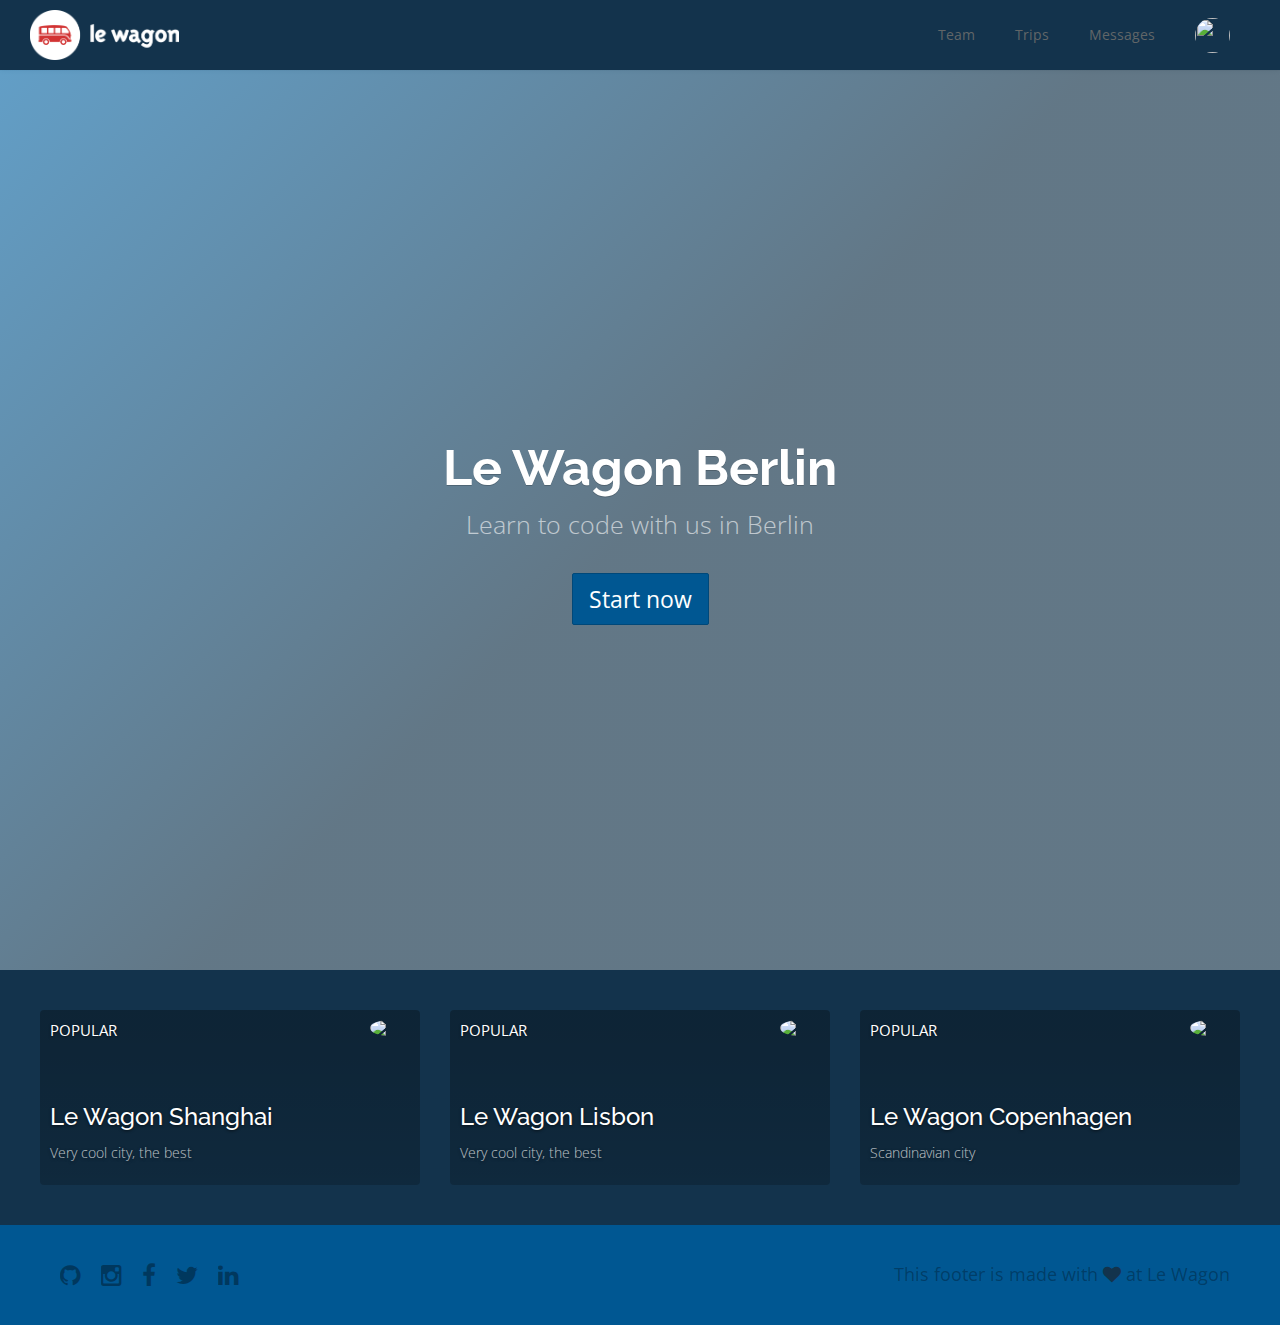
==== commit 083c1a06: "Automated commit at 2018-07-30 18:08:16 UTC by middleman-deploy 2.0.0-alpha" ====
--- a/index.html
+++ b/index.html
@@ -7,7 +7,7 @@
           content="width=device-width, initial-scale=1, shrink-to-fit=no">
     <!-- Use the title from a page's frontmatter if it has one -->
     <title>Le Wagon - Middleman</title>
-    <link href="stylesheets/application-7cb82612.css" rel="stylesheet" />
+    <link href="stylesheets/application-db7fa30b.css" rel="stylesheet" />
     <script src="javascripts/application-93de88c9.js"></script>
     <link href="images/favicon-f15af148.png" rel="icon" type="image/png" />
   </head>
@@ -51,33 +51,7 @@
   </div>
 </div>
 
-    <!-- <div id="home">
-  <div class="home-content">
-    <img src="images/logo-acc9c0ec.png" width="200" alt="Logo" />
-    <p>
-      Middleman is now running!
-    </p>
-    <h1>Today is Monday, Jul 30</h1>
-
-    <ul>
-        <li>
-          I'm playing with Middleman!
-        </li>
-        <li>
-          I'm playing with ERB!
-        </li>
-        <li>
-          I'm playing with SCSS!
-        </li>
-    </ul>
-    <p class="about">
-      <a href="about.html">More about this template</a>
-    </p>
-  </div>
-</div> -->
-
-
-<div class="banner" style="background-image: linear-gradient(-225deg, rgba(0,101,168,0.6) 0%, rgba(0,36,61,0.6) 50%), url('https://kitt.lewagon.com/placeholder/cities/berlin');">
+    <div class="banner" style="background-image: linear-gradient(-225deg, rgba(0,101,168,0.6) 0%, rgba(0,36,61,0.6) 50%), url('https://kitt.lewagon.com/placeholder/cities/berlin');">
   <div class="banner-content">
     <h1>Le Wagon Berlin</h1>
     <p>Learn to code with us in Berlin</p>
--- a/stylesheets/application-db7fa30b.css
+++ b/stylesheets/application-db7fa30b.css
@@ -0,0 +1,8 @@
+@import url("https://fonts.googleapis.com/css?family=Open+Sans:400,300,700|Raleway:400,100,300,700,500");/*!
+ * Bootstrap v3.3.7 (http://getbootstrap.com)
+ * Copyright 2011-2016 Twitter, Inc.
+ * Licensed under MIT (https://github.com/twbs/bootstrap/blob/master/LICENSE)
+ *//*! normalize.css v3.0.3 | MIT License | github.com/necolas/normalize.css */html{font-family:sans-serif;-ms-text-size-adjust:100%;-webkit-text-size-adjust:100%}body{margin:0}article,aside,details,figcaption,figure,footer,header,hgroup,main,menu,nav,section,summary{display:block}audio,canvas,progress,video{display:inline-block;vertical-align:baseline}audio:not([controls]){display:none;height:0}[hidden],template{display:none}a{background-color:transparent}a:active,a:hover{outline:0}abbr[title]{border-bottom:1px dotted}b,strong{font-weight:bold}dfn{font-style:italic}h1{font-size:2em;margin:0.67em 0}mark{background:#ff0;color:#000}small{font-size:80%}sub,sup{font-size:75%;line-height:0;position:relative;vertical-align:baseline}sup{top:-0.5em}sub{bottom:-0.25em}img{border:0}svg:not(:root){overflow:hidden}figure{margin:1em 40px}hr{-webkit-box-sizing:content-box;box-sizing:content-box;height:0}pre{overflow:auto}code,kbd,pre,samp{font-family:monospace, monospace;font-size:1em}button,input,optgroup,select,textarea{color:inherit;font:inherit;margin:0}button{overflow:visible}button,select{text-transform:none}button,html input[type="button"],input[type="reset"],input[type="submit"]{-webkit-appearance:button;cursor:pointer}button[disabled],html input[disabled]{cursor:default}button::-moz-focus-inner,input::-moz-focus-inner{border:0;padding:0}input{line-height:normal}input[type="checkbox"],input[type="radio"]{-webkit-box-sizing:border-box;box-sizing:border-box;padding:0}input[type="number"]::-webkit-inner-spin-button,input[type="number"]::-webkit-outer-spin-button{height:auto}input[type="search"]{-webkit-appearance:textfield;-webkit-box-sizing:content-box;box-sizing:content-box}input[type="search"]::-webkit-search-cancel-button,input[type="search"]::-webkit-search-decoration{-webkit-appearance:none}fieldset{border:1px solid #c0c0c0;margin:0 2px;padding:0.35em 0.625em 0.75em}legend{border:0;padding:0}textarea{overflow:auto}optgroup{font-weight:bold}table{border-collapse:collapse;border-spacing:0}td,th{padding:0}/*! Source: https://github.com/h5bp/html5-boilerplate/blob/master/src/css/main.css */@media print{*,*:before,*:after{background:transparent !important;color:#000 !important;-webkit-box-shadow:none !important;box-shadow:none !important;text-shadow:none !important}a,a:visited{text-decoration:underline}a[href]:after{content:" (" attr(href) ")"}abbr[title]:after{content:" (" attr(title) ")"}a[href^="#"]:after,a[href^="javascript:"]:after{content:""}pre,blockquote{border:1px solid #999;page-break-inside:avoid}thead{display:table-header-group}tr,img{page-break-inside:avoid}img{max-width:100% !important}p,h2,h3{orphans:3;widows:3}h2,h3{page-break-after:avoid}.navbar{display:none}.btn>.caret,.dropup>.btn>.caret{border-top-color:#000 !important}.label{border:1px solid #000}.table{border-collapse:collapse !important}.table td,.table th{background-color:#fff !important}.table-bordered th,.table-bordered td{border:1px solid #ddd !important}}@font-face{font-family:'Glyphicons Halflings';src:url("../assets/bootstrap/glyphicons-halflings-regular-86b6f62b.eot");src:url("../assets/bootstrap/glyphicons-halflings-regular-86b6f62b.eot?#iefix") format("embedded-opentype"),url("../assets/bootstrap/glyphicons-halflings-regular-ca35b697.woff2") format("woff2"),url("../assets/bootstrap/glyphicons-halflings-regular-278e49a8.woff") format("woff"),url("../assets/bootstrap/glyphicons-halflings-regular-44bc1850.ttf") format("truetype"),url("../assets/bootstrap/glyphicons-halflings-regular-de51a849.svg#glyphicons_halflingsregular") format("svg")}.glyphicon{position:relative;top:1px;display:inline-block;font-family:'Glyphicons Halflings';font-style:normal;font-weight:normal;line-height:1;-webkit-font-smoothing:antialiased;-moz-osx-font-smoothing:grayscale}.glyphicon-asterisk:before{content:"\002a"}.glyphicon-plus:before{content:"\002b"}.glyphicon-euro:before,.glyphicon-eur:before{content:"\20ac"}.glyphicon-minus:before{content:"\2212"}.glyphicon-cloud:before{content:"\2601"}.glyphicon-envelope:before{content:"\2709"}.glyphicon-pencil:before{content:"\270f"}.glyphicon-glass:before{content:"\e001"}.glyphicon-music:before{content:"\e002"}.glyphicon-search:before{content:"\e003"}.glyphicon-heart:before{content:"\e005"}.glyphicon-star:before{content:"\e006"}.glyphicon-star-empty:before{content:"\e007"}.glyphicon-user:before{content:"\e008"}.glyphicon-film:before{content:"\e009"}.glyphicon-th-large:before{content:"\e010"}.glyphicon-th:before{content:"\e011"}.glyphicon-th-list:before{content:"\e012"}.glyphicon-ok:before{content:"\e013"}.glyphicon-remove:before{content:"\e014"}.glyphicon-zoom-in:before{content:"\e015"}.glyphicon-zoom-out:before{content:"\e016"}.glyphicon-off:before{content:"\e017"}.glyphicon-signal:before{content:"\e018"}.glyphicon-cog:before{content:"\e019"}.glyphicon-trash:before{content:"\e020"}.glyphicon-home:before{content:"\e021"}.glyphicon-file:before{content:"\e022"}.glyphicon-time:before{content:"\e023"}.glyphicon-road:before{content:"\e024"}.glyphicon-download-alt:before{content:"\e025"}.glyphicon-download:before{content:"\e026"}.glyphicon-upload:before{content:"\e027"}.glyphicon-inbox:before{content:"\e028"}.glyphicon-play-circle:before{content:"\e029"}.glyphicon-repeat:before{content:"\e030"}.glyphicon-refresh:before{content:"\e031"}.glyphicon-list-alt:before{content:"\e032"}.glyphicon-lock:before{content:"\e033"}.glyphicon-flag:before{content:"\e034"}.glyphicon-headphones:before{content:"\e035"}.glyphicon-volume-off:before{content:"\e036"}.glyphicon-volume-down:before{content:"\e037"}.glyphicon-volume-up:before{content:"\e038"}.glyphicon-qrcode:before{content:"\e039"}.glyphicon-barcode:before{content:"\e040"}.glyphicon-tag:before{content:"\e041"}.glyphicon-tags:before{content:"\e042"}.glyphicon-book:before{content:"\e043"}.glyphicon-bookmark:before{content:"\e044"}.glyphicon-print:before{content:"\e045"}.glyphicon-camera:before{content:"\e046"}.glyphicon-font:before{content:"\e047"}.glyphicon-bold:before{content:"\e048"}.glyphicon-italic:before{content:"\e049"}.glyphicon-text-height:before{content:"\e050"}.glyphicon-text-width:before{content:"\e051"}.glyphicon-align-left:before{content:"\e052"}.glyphicon-align-center:before{content:"\e053"}.glyphicon-align-right:before{content:"\e054"}.glyphicon-align-justify:before{content:"\e055"}.glyphicon-list:before{content:"\e056"}.glyphicon-indent-left:before{content:"\e057"}.glyphicon-indent-right:before{content:"\e058"}.glyphicon-facetime-video:before{content:"\e059"}.glyphicon-picture:before{content:"\e060"}.glyphicon-map-marker:before{content:"\e062"}.glyphicon-adjust:before{content:"\e063"}.glyphicon-tint:before{content:"\e064"}.glyphicon-edit:before{content:"\e065"}.glyphicon-share:before{content:"\e066"}.glyphicon-check:before{content:"\e067"}.glyphicon-move:before{content:"\e068"}.glyphicon-step-backward:before{content:"\e069"}.glyphicon-fast-backward:before{content:"\e070"}.glyphicon-backward:before{content:"\e071"}.glyphicon-play:before{content:"\e072"}.glyphicon-pause:before{content:"\e073"}.glyphicon-stop:before{content:"\e074"}.glyphicon-forward:before{content:"\e075"}.glyphicon-fast-forward:before{content:"\e076"}.glyphicon-step-forward:before{content:"\e077"}.glyphicon-eject:before{content:"\e078"}.glyphicon-chevron-left:before{content:"\e079"}.glyphicon-chevron-right:before{content:"\e080"}.glyphicon-plus-sign:before{content:"\e081"}.glyphicon-minus-sign:before{content:"\e082"}.glyphicon-remove-sign:before{content:"\e083"}.glyphicon-ok-sign:before{content:"\e084"}.glyphicon-question-sign:before{content:"\e085"}.glyphicon-info-sign:before{content:"\e086"}.glyphicon-screenshot:before{content:"\e087"}.glyphicon-remove-circle:before{content:"\e088"}.glyphicon-ok-circle:before{content:"\e089"}.glyphicon-ban-circle:before{content:"\e090"}.glyphicon-arrow-left:before{content:"\e091"}.glyphicon-arrow-right:before{content:"\e092"}.glyphicon-arrow-up:before{content:"\e093"}.glyphicon-arrow-down:before{content:"\e094"}.glyphicon-share-alt:before{content:"\e095"}.glyphicon-resize-full:before{content:"\e096"}.glyphicon-resize-small:before{content:"\e097"}.glyphicon-exclamation-sign:before{content:"\e101"}.glyphicon-gift:before{content:"\e102"}.glyphicon-leaf:before{content:"\e103"}.glyphicon-fire:before{content:"\e104"}.glyphicon-eye-open:before{content:"\e105"}.glyphicon-eye-close:before{content:"\e106"}.glyphicon-warning-sign:before{content:"\e107"}.glyphicon-plane:before{content:"\e108"}.glyphicon-calendar:before{content:"\e109"}.glyphicon-random:before{content:"\e110"}.glyphicon-comment:before{content:"\e111"}.glyphicon-magnet:before{content:"\e112"}.glyphicon-chevron-up:before{content:"\e113"}.glyphicon-chevron-down:before{content:"\e114"}.glyphicon-retweet:before{content:"\e115"}.glyphicon-shopping-cart:before{content:"\e116"}.glyphicon-folder-close:before{content:"\e117"}.glyphicon-folder-open:before{content:"\e118"}.glyphicon-resize-vertical:before{content:"\e119"}.glyphicon-resize-horizontal:before{content:"\e120"}.glyphicon-hdd:before{content:"\e121"}.glyphicon-bullhorn:before{content:"\e122"}.glyphicon-bell:before{content:"\e123"}.glyphicon-certificate:before{content:"\e124"}.glyphicon-thumbs-up:before{content:"\e125"}.glyphicon-thumbs-down:before{content:"\e126"}.glyphicon-hand-right:before{content:"\e127"}.glyphicon-hand-left:before{content:"\e128"}.glyphicon-hand-up:before{content:"\e129"}.glyphicon-hand-down:before{content:"\e130"}.glyphicon-circle-arrow-right:before{content:"\e131"}.glyphicon-circle-arrow-left:before{content:"\e132"}.glyphicon-circle-arrow-up:before{content:"\e133"}.glyphicon-circle-arrow-down:before{content:"\e134"}.glyphicon-globe:before{content:"\e135"}.glyphicon-wrench:before{content:"\e136"}.glyphicon-tasks:before{content:"\e137"}.glyphicon-filter:before{content:"\e138"}.glyphicon-briefcase:before{content:"\e139"}.glyphicon-fullscreen:before{content:"\e140"}.glyphicon-dashboard:before{content:"\e141"}.glyphicon-paperclip:before{content:"\e142"}.glyphicon-heart-empty:before{content:"\e143"}.glyphicon-link:before{content:"\e144"}.glyphicon-phone:before{content:"\e145"}.glyphicon-pushpin:before{content:"\e146"}.glyphicon-usd:before{content:"\e148"}.glyphicon-gbp:before{content:"\e149"}.glyphicon-sort:before{content:"\e150"}.glyphicon-sort-by-alphabet:before{content:"\e151"}.glyphicon-sort-by-alphabet-alt:before{content:"\e152"}.glyphicon-sort-by-order:before{content:"\e153"}.glyphicon-sort-by-order-alt:before{content:"\e154"}.glyphicon-sort-by-attributes:before{content:"\e155"}.glyphicon-sort-by-attributes-alt:before{content:"\e156"}.glyphicon-unchecked:before{content:"\e157"}.glyphicon-expand:before{content:"\e158"}.glyphicon-collapse-down:before{content:"\e159"}.glyphicon-collapse-up:before{content:"\e160"}.glyphicon-log-in:before{content:"\e161"}.glyphicon-flash:before{content:"\e162"}.glyphicon-log-out:before{content:"\e163"}.glyphicon-new-window:before{content:"\e164"}.glyphicon-record:before{content:"\e165"}.glyphicon-save:before{content:"\e166"}.glyphicon-open:before{content:"\e167"}.glyphicon-saved:before{content:"\e168"}.glyphicon-import:before{content:"\e169"}.glyphicon-export:before{content:"\e170"}.glyphicon-send:before{content:"\e171"}.glyphicon-floppy-disk:before{content:"\e172"}.glyphicon-floppy-saved:before{content:"\e173"}.glyphicon-floppy-remove:before{content:"\e174"}.glyphicon-floppy-save:before{content:"\e175"}.glyphicon-floppy-open:before{content:"\e176"}.glyphicon-credit-card:before{content:"\e177"}.glyphicon-transfer:before{content:"\e178"}.glyphicon-cutlery:before{content:"\e179"}.glyphicon-header:before{content:"\e180"}.glyphicon-compressed:before{content:"\e181"}.glyphicon-earphone:before{content:"\e182"}.glyphicon-phone-alt:before{content:"\e183"}.glyphicon-tower:before{content:"\e184"}.glyphicon-stats:before{content:"\e185"}.glyphicon-sd-video:before{content:"\e186"}.glyphicon-hd-video:before{content:"\e187"}.glyphicon-subtitles:before{content:"\e188"}.glyphicon-sound-stereo:before{content:"\e189"}.glyphicon-sound-dolby:before{content:"\e190"}.glyphicon-sound-5-1:before{content:"\e191"}.glyphicon-sound-6-1:before{content:"\e192"}.glyphicon-sound-7-1:before{content:"\e193"}.glyphicon-copyright-mark:before{content:"\e194"}.glyphicon-registration-mark:before{content:"\e195"}.glyphicon-cloud-download:before{content:"\e197"}.glyphicon-cloud-upload:before{content:"\e198"}.glyphicon-tree-conifer:before{content:"\e199"}.glyphicon-tree-deciduous:before{content:"\e200"}.glyphicon-cd:before{content:"\e201"}.glyphicon-save-file:before{content:"\e202"}.glyphicon-open-file:before{content:"\e203"}.glyphicon-level-up:before{content:"\e204"}.glyphicon-copy:before{content:"\e205"}.glyphicon-paste:before{content:"\e206"}.glyphicon-alert:before{content:"\e209"}.glyphicon-equalizer:before{content:"\e210"}.glyphicon-king:before{content:"\e211"}.glyphicon-queen:before{content:"\e212"}.glyphicon-pawn:before{content:"\e213"}.glyphicon-bishop:before{content:"\e214"}.glyphicon-knight:before{content:"\e215"}.glyphicon-baby-formula:before{content:"\e216"}.glyphicon-tent:before{content:"\26fa"}.glyphicon-blackboard:before{content:"\e218"}.glyphicon-bed:before{content:"\e219"}.glyphicon-apple:before{content:"\f8ff"}.glyphicon-erase:before{content:"\e221"}.glyphicon-hourglass:before{content:"\231b"}.glyphicon-lamp:before{content:"\e223"}.glyphicon-duplicate:before{content:"\e224"}.glyphicon-piggy-bank:before{content:"\e225"}.glyphicon-scissors:before{content:"\e226"}.glyphicon-bitcoin:before{content:"\e227"}.glyphicon-btc:before{content:"\e227"}.glyphicon-xbt:before{content:"\e227"}.glyphicon-yen:before{content:"\00a5"}.glyphicon-jpy:before{content:"\00a5"}.glyphicon-ruble:before{content:"\20bd"}.glyphicon-rub:before{content:"\20bd"}.glyphicon-scale:before{content:"\e230"}.glyphicon-ice-lolly:before{content:"\e231"}.glyphicon-ice-lolly-tasted:before{content:"\e232"}.glyphicon-education:before{content:"\e233"}.glyphicon-option-horizontal:before{content:"\e234"}.glyphicon-option-vertical:before{content:"\e235"}.glyphicon-menu-hamburger:before{content:"\e236"}.glyphicon-modal-window:before{content:"\e237"}.glyphicon-oil:before{content:"\e238"}.glyphicon-grain:before{content:"\e239"}.glyphicon-sunglasses:before{content:"\e240"}.glyphicon-text-size:before{content:"\e241"}.glyphicon-text-color:before{content:"\e242"}.glyphicon-text-background:before{content:"\e243"}.glyphicon-object-align-top:before{content:"\e244"}.glyphicon-object-align-bottom:before{content:"\e245"}.glyphicon-object-align-horizontal:before{content:"\e246"}.glyphicon-object-align-left:before{content:"\e247"}.glyphicon-object-align-vertical:before{content:"\e248"}.glyphicon-object-align-right:before{content:"\e249"}.glyphicon-triangle-right:before{content:"\e250"}.glyphicon-triangle-left:before{content:"\e251"}.glyphicon-triangle-bottom:before{content:"\e252"}.glyphicon-triangle-top:before{content:"\e253"}.glyphicon-console:before{content:"\e254"}.glyphicon-superscript:before{content:"\e255"}.glyphicon-subscript:before{content:"\e256"}.glyphicon-menu-left:before{content:"\e257"}.glyphicon-menu-right:before{content:"\e258"}.glyphicon-menu-down:before{content:"\e259"}.glyphicon-menu-up:before{content:"\e260"}*{-webkit-box-sizing:border-box;box-sizing:border-box}*:before,*:after{-webkit-box-sizing:border-box;box-sizing:border-box}html{font-size:10px;-webkit-tap-highlight-color:transparent}body{font-family:"Open Sans", "Helvetica", "sans-serif";font-size:18px;line-height:1.42857143;color:#333333;background-color:#F4F4F4}input,button,select,textarea{font-family:inherit;font-size:inherit;line-height:inherit}a{color:#005792;text-decoration:none}a:hover,a:focus{color:#002946;text-decoration:underline}a:focus{outline:5px auto -webkit-focus-ring-color;outline-offset:-2px}figure{margin:0}img{vertical-align:middle}.img-responsive{display:block;max-width:100%;height:auto}.img-rounded{border-radius:2px}.img-thumbnail{padding:4px;line-height:1.42857143;background-color:#F4F4F4;border:1px solid #ddd;border-radius:2px;-webkit-transition:all 0.2s ease-in-out;transition:all 0.2s ease-in-out;display:inline-block;max-width:100%;height:auto}.img-circle{border-radius:50%}hr{margin-top:25px;margin-bottom:25px;border:0;border-top:1px solid #eeeeee}.sr-only{position:absolute;width:1px;height:1px;margin:-1px;padding:0;overflow:hidden;clip:rect(0, 0, 0, 0);border:0}.sr-only-focusable:active,.sr-only-focusable:focus{position:static;width:auto;height:auto;margin:0;overflow:visible;clip:auto}[role="button"]{cursor:pointer}h1,h2,h3,h4,h5,h6,.h1,.h2,.h3,.h4,.h5,.h6{font-family:"Raleway", "Helvetica", "sans-serif";font-weight:500;line-height:1.1;color:inherit}h1 small,h1 .small,h2 small,h2 .small,h3 small,h3 .small,h4 small,h4 .small,h5 small,h5 .small,h6 small,h6 .small,.h1 small,.h1 .small,.h2 small,.h2 .small,.h3 small,.h3 .small,.h4 small,.h4 .small,.h5 small,.h5 .small,.h6 small,.h6 .small{font-weight:normal;line-height:1;color:#777777}h1,.h1,h2,.h2,h3,.h3{margin-top:25px;margin-bottom:12.5px}h1 small,h1 .small,.h1 small,.h1 .small,h2 small,h2 .small,.h2 small,.h2 .small,h3 small,h3 .small,.h3 small,.h3 .small{font-size:65%}h4,.h4,h5,.h5,h6,.h6{margin-top:12.5px;margin-bottom:12.5px}h4 small,h4 .small,.h4 small,.h4 .small,h5 small,h5 .small,.h5 small,.h5 .small,h6 small,h6 .small,.h6 small,.h6 .small{font-size:75%}h1,.h1{font-size:46px}h2,.h2{font-size:38px}h3,.h3{font-size:31px}h4,.h4{font-size:23px}h5,.h5{font-size:18px}h6,.h6{font-size:16px}p{margin:0 0 12.5px}.lead{margin-bottom:25px;font-size:20px;font-weight:300;line-height:1.4}@media (min-width: 768px){.lead{font-size:27px}}small,.small{font-size:88%}mark,.mark{background-color:#fcf8e3;padding:.2em}.text-left{text-align:left}.text-right{text-align:right}.text-center{text-align:center}.text-justify{text-align:justify}.text-nowrap{white-space:nowrap}.text-lowercase{text-transform:lowercase}.text-uppercase,.initialism{text-transform:uppercase}.text-capitalize{text-transform:capitalize}.text-muted{color:#777777}.text-primary{color:#005792}a.text-primary:hover,a.text-primary:focus{color:#00395f}.text-success{color:#3c763d}a.text-success:hover,a.text-success:focus{color:#2b542c}.text-info{color:#31708f}a.text-info:hover,a.text-info:focus{color:#245269}.text-warning{color:#8a6d3b}a.text-warning:hover,a.text-warning:focus{color:#66512c}.text-danger{color:#a94442}a.text-danger:hover,a.text-danger:focus{color:#843534}.bg-primary{color:#fff}.bg-primary{background-color:#005792}a.bg-primary:hover,a.bg-primary:focus{background-color:#00395f}.bg-success{background-color:#dff0d8}a.bg-success:hover,a.bg-success:focus{background-color:#c1e2b3}.bg-info{background-color:#d9edf7}a.bg-info:hover,a.bg-info:focus{background-color:#afd9ee}.bg-warning{background-color:#fcf8e3}a.bg-warning:hover,a.bg-warning:focus{background-color:#f7ecb5}.bg-danger{background-color:#f2dede}a.bg-danger:hover,a.bg-danger:focus{background-color:#e4b9b9}.page-header{padding-bottom:11.5px;margin:50px 0 25px;border-bottom:1px solid #eeeeee}ul,ol{margin-top:0;margin-bottom:12.5px}ul ul,ul ol,ol ul,ol ol{margin-bottom:0}.list-unstyled{padding-left:0;list-style:none}.list-inline{padding-left:0;list-style:none;margin-left:-5px}.list-inline>li{display:inline-block;padding-left:5px;padding-right:5px}dl{margin-top:0;margin-bottom:25px}dt,dd{line-height:1.42857143}dt{font-weight:bold}dd{margin-left:0}.dl-horizontal dd:before,.dl-horizontal dd:after{content:" ";display:table}.dl-horizontal dd:after{clear:both}@media (min-width: 768px){.dl-horizontal dt{float:left;width:160px;clear:left;text-align:right;overflow:hidden;text-overflow:ellipsis;white-space:nowrap}.dl-horizontal dd{margin-left:180px}}abbr[title],abbr[data-original-title]{cursor:help;border-bottom:1px dotted #777777}.initialism{font-size:90%}blockquote{padding:12.5px 25px;margin:0 0 25px;font-size:22.5px;border-left:5px solid #eeeeee}blockquote p:last-child,blockquote ul:last-child,blockquote ol:last-child{margin-bottom:0}blockquote footer,blockquote small,blockquote .small{display:block;font-size:80%;line-height:1.42857143;color:#777777}blockquote footer:before,blockquote small:before,blockquote .small:before{content:'\2014 \00A0'}.blockquote-reverse,blockquote.pull-right{padding-right:15px;padding-left:0;border-right:5px solid #eeeeee;border-left:0;text-align:right}.blockquote-reverse footer:before,.blockquote-reverse small:before,.blockquote-reverse .small:before,blockquote.pull-right footer:before,blockquote.pull-right small:before,blockquote.pull-right .small:before{content:''}.blockquote-reverse footer:after,.blockquote-reverse small:after,.blockquote-reverse .small:after,blockquote.pull-right footer:after,blockquote.pull-right small:after,blockquote.pull-right .small:after{content:'\00A0 \2014'}address{margin-bottom:25px;font-style:normal;line-height:1.42857143}code,kbd,pre,samp{font-family:Menlo, Monaco, Consolas, "Courier New", monospace}code{padding:2px 4px;font-size:90%;color:#c7254e;background-color:#f9f2f4;border-radius:2px}kbd{padding:2px 4px;font-size:90%;color:#fff;background-color:#333;border-radius:2px;-webkit-box-shadow:inset 0 -1px 0 rgba(0,0,0,0.25);box-shadow:inset 0 -1px 0 rgba(0,0,0,0.25)}kbd kbd{padding:0;font-size:100%;font-weight:bold;-webkit-box-shadow:none;box-shadow:none}pre{display:block;padding:12px;margin:0 0 12.5px;font-size:17px;line-height:1.42857143;word-break:break-all;word-wrap:break-word;color:#333333;background-color:#f5f5f5;border:1px solid #ccc;border-radius:2px}pre code{padding:0;font-size:inherit;color:inherit;white-space:pre-wrap;background-color:transparent;border-radius:0}.pre-scrollable{max-height:340px;overflow-y:scroll}.container{margin-right:auto;margin-left:auto;padding-left:15px;padding-right:15px}.container:before,.container:after{content:" ";display:table}.container:after{clear:both}@media (min-width: 768px){.container{width:750px}}@media (min-width: 992px){.container{width:970px}}@media (min-width: 1200px){.container{width:1170px}}.container-fluid{margin-right:auto;margin-left:auto;padding-left:15px;padding-right:15px}.container-fluid:before,.container-fluid:after{content:" ";display:table}.container-fluid:after{clear:both}.row{margin-left:-15px;margin-right:-15px}.row:before,.row:after{content:" ";display:table}.row:after{clear:both}.col-xs-1,.col-sm-1,.col-md-1,.col-lg-1,.col-xs-2,.col-sm-2,.col-md-2,.col-lg-2,.col-xs-3,.col-sm-3,.col-md-3,.col-lg-3,.col-xs-4,.col-sm-4,.col-md-4,.col-lg-4,.col-xs-5,.col-sm-5,.col-md-5,.col-lg-5,.col-xs-6,.col-sm-6,.col-md-6,.col-lg-6,.col-xs-7,.col-sm-7,.col-md-7,.col-lg-7,.col-xs-8,.col-sm-8,.col-md-8,.col-lg-8,.col-xs-9,.col-sm-9,.col-md-9,.col-lg-9,.col-xs-10,.col-sm-10,.col-md-10,.col-lg-10,.col-xs-11,.col-sm-11,.col-md-11,.col-lg-11,.col-xs-12,.col-sm-12,.col-md-12,.col-lg-12{position:relative;min-height:1px;padding-left:15px;padding-right:15px}.col-xs-1,.col-xs-2,.col-xs-3,.col-xs-4,.col-xs-5,.col-xs-6,.col-xs-7,.col-xs-8,.col-xs-9,.col-xs-10,.col-xs-11,.col-xs-12{float:left}.col-xs-1{width:8.33333333%}.col-xs-2{width:16.66666667%}.col-xs-3{width:25%}.col-xs-4{width:33.33333333%}.col-xs-5{width:41.66666667%}.col-xs-6{width:50%}.col-xs-7{width:58.33333333%}.col-xs-8{width:66.66666667%}.col-xs-9{width:75%}.col-xs-10{width:83.33333333%}.col-xs-11{width:91.66666667%}.col-xs-12{width:100%}.col-xs-pull-0{right:auto}.col-xs-pull-1{right:8.33333333%}.col-xs-pull-2{right:16.66666667%}.col-xs-pull-3{right:25%}.col-xs-pull-4{right:33.33333333%}.col-xs-pull-5{right:41.66666667%}.col-xs-pull-6{right:50%}.col-xs-pull-7{right:58.33333333%}.col-xs-pull-8{right:66.66666667%}.col-xs-pull-9{right:75%}.col-xs-pull-10{right:83.33333333%}.col-xs-pull-11{right:91.66666667%}.col-xs-pull-12{right:100%}.col-xs-push-0{left:auto}.col-xs-push-1{left:8.33333333%}.col-xs-push-2{left:16.66666667%}.col-xs-push-3{left:25%}.col-xs-push-4{left:33.33333333%}.col-xs-push-5{left:41.66666667%}.col-xs-push-6{left:50%}.col-xs-push-7{left:58.33333333%}.col-xs-push-8{left:66.66666667%}.col-xs-push-9{left:75%}.col-xs-push-10{left:83.33333333%}.col-xs-push-11{left:91.66666667%}.col-xs-push-12{left:100%}.col-xs-offset-0{margin-left:0%}.col-xs-offset-1{margin-left:8.33333333%}.col-xs-offset-2{margin-left:16.66666667%}.col-xs-offset-3{margin-left:25%}.col-xs-offset-4{margin-left:33.33333333%}.col-xs-offset-5{margin-left:41.66666667%}.col-xs-offset-6{margin-left:50%}.col-xs-offset-7{margin-left:58.33333333%}.col-xs-offset-8{margin-left:66.66666667%}.col-xs-offset-9{margin-left:75%}.col-xs-offset-10{margin-left:83.33333333%}.col-xs-offset-11{margin-left:91.66666667%}.col-xs-offset-12{margin-left:100%}@media (min-width: 768px){.col-sm-1,.col-sm-2,.col-sm-3,.col-sm-4,.col-sm-5,.col-sm-6,.col-sm-7,.col-sm-8,.col-sm-9,.col-sm-10,.col-sm-11,.col-sm-12{float:left}.col-sm-1{width:8.33333333%}.col-sm-2{width:16.66666667%}.col-sm-3{width:25%}.col-sm-4{width:33.33333333%}.col-sm-5{width:41.66666667%}.col-sm-6{width:50%}.col-sm-7{width:58.33333333%}.col-sm-8{width:66.66666667%}.col-sm-9{width:75%}.col-sm-10{width:83.33333333%}.col-sm-11{width:91.66666667%}.col-sm-12{width:100%}.col-sm-pull-0{right:auto}.col-sm-pull-1{right:8.33333333%}.col-sm-pull-2{right:16.66666667%}.col-sm-pull-3{right:25%}.col-sm-pull-4{right:33.33333333%}.col-sm-pull-5{right:41.66666667%}.col-sm-pull-6{right:50%}.col-sm-pull-7{right:58.33333333%}.col-sm-pull-8{right:66.66666667%}.col-sm-pull-9{right:75%}.col-sm-pull-10{right:83.33333333%}.col-sm-pull-11{right:91.66666667%}.col-sm-pull-12{right:100%}.col-sm-push-0{left:auto}.col-sm-push-1{left:8.33333333%}.col-sm-push-2{left:16.66666667%}.col-sm-push-3{left:25%}.col-sm-push-4{left:33.33333333%}.col-sm-push-5{left:41.66666667%}.col-sm-push-6{left:50%}.col-sm-push-7{left:58.33333333%}.col-sm-push-8{left:66.66666667%}.col-sm-push-9{left:75%}.col-sm-push-10{left:83.33333333%}.col-sm-push-11{left:91.66666667%}.col-sm-push-12{left:100%}.col-sm-offset-0{margin-left:0%}.col-sm-offset-1{margin-left:8.33333333%}.col-sm-offset-2{margin-left:16.66666667%}.col-sm-offset-3{margin-left:25%}.col-sm-offset-4{margin-left:33.33333333%}.col-sm-offset-5{margin-left:41.66666667%}.col-sm-offset-6{margin-left:50%}.col-sm-offset-7{margin-left:58.33333333%}.col-sm-offset-8{margin-left:66.66666667%}.col-sm-offset-9{margin-left:75%}.col-sm-offset-10{margin-left:83.33333333%}.col-sm-offset-11{margin-left:91.66666667%}.col-sm-offset-12{margin-left:100%}}@media (min-width: 992px){.col-md-1,.col-md-2,.col-md-3,.col-md-4,.col-md-5,.col-md-6,.col-md-7,.col-md-8,.col-md-9,.col-md-10,.col-md-11,.col-md-12{float:left}.col-md-1{width:8.33333333%}.col-md-2{width:16.66666667%}.col-md-3{width:25%}.col-md-4{width:33.33333333%}.col-md-5{width:41.66666667%}.col-md-6{width:50%}.col-md-7{width:58.33333333%}.col-md-8{width:66.66666667%}.col-md-9{width:75%}.col-md-10{width:83.33333333%}.col-md-11{width:91.66666667%}.col-md-12{width:100%}.col-md-pull-0{right:auto}.col-md-pull-1{right:8.33333333%}.col-md-pull-2{right:16.66666667%}.col-md-pull-3{right:25%}.col-md-pull-4{right:33.33333333%}.col-md-pull-5{right:41.66666667%}.col-md-pull-6{right:50%}.col-md-pull-7{right:58.33333333%}.col-md-pull-8{right:66.66666667%}.col-md-pull-9{right:75%}.col-md-pull-10{right:83.33333333%}.col-md-pull-11{right:91.66666667%}.col-md-pull-12{right:100%}.col-md-push-0{left:auto}.col-md-push-1{left:8.33333333%}.col-md-push-2{left:16.66666667%}.col-md-push-3{left:25%}.col-md-push-4{left:33.33333333%}.col-md-push-5{left:41.66666667%}.col-md-push-6{left:50%}.col-md-push-7{left:58.33333333%}.col-md-push-8{left:66.66666667%}.col-md-push-9{left:75%}.col-md-push-10{left:83.33333333%}.col-md-push-11{left:91.66666667%}.col-md-push-12{left:100%}.col-md-offset-0{margin-left:0%}.col-md-offset-1{margin-left:8.33333333%}.col-md-offset-2{margin-left:16.66666667%}.col-md-offset-3{margin-left:25%}.col-md-offset-4{margin-left:33.33333333%}.col-md-offset-5{margin-left:41.66666667%}.col-md-offset-6{margin-left:50%}.col-md-offset-7{margin-left:58.33333333%}.col-md-offset-8{margin-left:66.66666667%}.col-md-offset-9{margin-left:75%}.col-md-offset-10{margin-left:83.33333333%}.col-md-offset-11{margin-left:91.66666667%}.col-md-offset-12{margin-left:100%}}@media (min-width: 1200px){.col-lg-1,.col-lg-2,.col-lg-3,.col-lg-4,.col-lg-5,.col-lg-6,.col-lg-7,.col-lg-8,.col-lg-9,.col-lg-10,.col-lg-11,.col-lg-12{float:left}.col-lg-1{width:8.33333333%}.col-lg-2{width:16.66666667%}.col-lg-3{width:25%}.col-lg-4{width:33.33333333%}.col-lg-5{width:41.66666667%}.col-lg-6{width:50%}.col-lg-7{width:58.33333333%}.col-lg-8{width:66.66666667%}.col-lg-9{width:75%}.col-lg-10{width:83.33333333%}.col-lg-11{width:91.66666667%}.col-lg-12{width:100%}.col-lg-pull-0{right:auto}.col-lg-pull-1{right:8.33333333%}.col-lg-pull-2{right:16.66666667%}.col-lg-pull-3{right:25%}.col-lg-pull-4{right:33.33333333%}.col-lg-pull-5{right:41.66666667%}.col-lg-pull-6{right:50%}.col-lg-pull-7{right:58.33333333%}.col-lg-pull-8{right:66.66666667%}.col-lg-pull-9{right:75%}.col-lg-pull-10{right:83.33333333%}.col-lg-pull-11{right:91.66666667%}.col-lg-pull-12{right:100%}.col-lg-push-0{left:auto}.col-lg-push-1{left:8.33333333%}.col-lg-push-2{left:16.66666667%}.col-lg-push-3{left:25%}.col-lg-push-4{left:33.33333333%}.col-lg-push-5{left:41.66666667%}.col-lg-push-6{left:50%}.col-lg-push-7{left:58.33333333%}.col-lg-push-8{left:66.66666667%}.col-lg-push-9{left:75%}.col-lg-push-10{left:83.33333333%}.col-lg-push-11{left:91.66666667%}.col-lg-push-12{left:100%}.col-lg-offset-0{margin-left:0%}.col-lg-offset-1{margin-left:8.33333333%}.col-lg-offset-2{margin-left:16.66666667%}.col-lg-offset-3{margin-left:25%}.col-lg-offset-4{margin-left:33.33333333%}.col-lg-offset-5{margin-left:41.66666667%}.col-lg-offset-6{margin-left:50%}.col-lg-offset-7{margin-left:58.33333333%}.col-lg-offset-8{margin-left:66.66666667%}.col-lg-offset-9{margin-left:75%}.col-lg-offset-10{margin-left:83.33333333%}.col-lg-offset-11{margin-left:91.66666667%}.col-lg-offset-12{margin-left:100%}}table{background-color:transparent}caption{padding-top:8px;padding-bottom:8px;color:#777777;text-align:left}th{text-align:left}.table{width:100%;max-width:100%;margin-bottom:25px}.table>thead>tr>th,.table>thead>tr>td,.table>tbody>tr>th,.table>tbody>tr>td,.table>tfoot>tr>th,.table>tfoot>tr>td{padding:8px;line-height:1.42857143;vertical-align:top;border-top:1px solid #ddd}.table>thead>tr>th{vertical-align:bottom;border-bottom:2px solid #ddd}.table>caption+thead>tr:first-child>th,.table>caption+thead>tr:first-child>td,.table>colgroup+thead>tr:first-child>th,.table>colgroup+thead>tr:first-child>td,.table>thead:first-child>tr:first-child>th,.table>thead:first-child>tr:first-child>td{border-top:0}.table>tbody+tbody{border-top:2px solid #ddd}.table .table{background-color:#F4F4F4}.table-condensed>thead>tr>th,.table-condensed>thead>tr>td,.table-condensed>tbody>tr>th,.table-condensed>tbody>tr>td,.table-condensed>tfoot>tr>th,.table-condensed>tfoot>tr>td{padding:5px}.table-bordered{border:1px solid #ddd}.table-bordered>thead>tr>th,.table-bordered>thead>tr>td,.table-bordered>tbody>tr>th,.table-bordered>tbody>tr>td,.table-bordered>tfoot>tr>th,.table-bordered>tfoot>tr>td{border:1px solid #ddd}.table-bordered>thead>tr>th,.table-bordered>thead>tr>td{border-bottom-width:2px}.table-striped>tbody>tr:nth-of-type(odd){background-color:#f9f9f9}.table-hover>tbody>tr:hover{background-color:#f5f5f5}table col[class*="col-"]{position:static;float:none;display:table-column}table td[class*="col-"],table th[class*="col-"]{position:static;float:none;display:table-cell}.table>thead>tr>td.active,.table>thead>tr>th.active,.table>thead>tr.active>td,.table>thead>tr.active>th,.table>tbody>tr>td.active,.table>tbody>tr>th.active,.table>tbody>tr.active>td,.table>tbody>tr.active>th,.table>tfoot>tr>td.active,.table>tfoot>tr>th.active,.table>tfoot>tr.active>td,.table>tfoot>tr.active>th{background-color:#f5f5f5}.table-hover>tbody>tr>td.active:hover,.table-hover>tbody>tr>th.active:hover,.table-hover>tbody>tr.active:hover>td,.table-hover>tbody>tr:hover>.active,.table-hover>tbody>tr.active:hover>th{background-color:#e8e8e8}.table>thead>tr>td.success,.table>thead>tr>th.success,.table>thead>tr.success>td,.table>thead>tr.success>th,.table>tbody>tr>td.success,.table>tbody>tr>th.success,.table>tbody>tr.success>td,.table>tbody>tr.success>th,.table>tfoot>tr>td.success,.table>tfoot>tr>th.success,.table>tfoot>tr.success>td,.table>tfoot>tr.success>th{background-color:#dff0d8}.table-hover>tbody>tr>td.success:hover,.table-hover>tbody>tr>th.success:hover,.table-hover>tbody>tr.success:hover>td,.table-hover>tbody>tr:hover>.success,.table-hover>tbody>tr.success:hover>th{background-color:#d0e9c6}.table>thead>tr>td.info,.table>thead>tr>th.info,.table>thead>tr.info>td,.table>thead>tr.info>th,.table>tbody>tr>td.info,.table>tbody>tr>th.info,.table>tbody>tr.info>td,.table>tbody>tr.info>th,.table>tfoot>tr>td.info,.table>tfoot>tr>th.info,.table>tfoot>tr.info>td,.table>tfoot>tr.info>th{background-color:#d9edf7}.table-hover>tbody>tr>td.info:hover,.table-hover>tbody>tr>th.info:hover,.table-hover>tbody>tr.info:hover>td,.table-hover>tbody>tr:hover>.info,.table-hover>tbody>tr.info:hover>th{background-color:#c4e3f3}.table>thead>tr>td.warning,.table>thead>tr>th.warning,.table>thead>tr.warning>td,.table>thead>tr.warning>th,.table>tbody>tr>td.warning,.table>tbody>tr>th.warning,.table>tbody>tr.warning>td,.table>tbody>tr.warning>th,.table>tfoot>tr>td.warning,.table>tfoot>tr>th.warning,.table>tfoot>tr.warning>td,.table>tfoot>tr.warning>th{background-color:#fcf8e3}.table-hover>tbody>tr>td.warning:hover,.table-hover>tbody>tr>th.warning:hover,.table-hover>tbody>tr.warning:hover>td,.table-hover>tbody>tr:hover>.warning,.table-hover>tbody>tr.warning:hover>th{background-color:#faf2cc}.table>thead>tr>td.danger,.table>thead>tr>th.danger,.table>thead>tr.danger>td,.table>thead>tr.danger>th,.table>tbody>tr>td.danger,.table>tbody>tr>th.danger,.table>tbody>tr.danger>td,.table>tbody>tr.danger>th,.table>tfoot>tr>td.danger,.table>tfoot>tr>th.danger,.table>tfoot>tr.danger>td,.table>tfoot>tr.danger>th{background-color:#f2dede}.table-hover>tbody>tr>td.danger:hover,.table-hover>tbody>tr>th.danger:hover,.table-hover>tbody>tr.danger:hover>td,.table-hover>tbody>tr:hover>.danger,.table-hover>tbody>tr.danger:hover>th{background-color:#ebcccc}.table-responsive{overflow-x:auto;min-height:0.01%}@media screen and (max-width: 767px){.table-responsive{width:100%;margin-bottom:18.75px;overflow-y:hidden;-ms-overflow-style:-ms-autohiding-scrollbar;border:1px solid #ddd}.table-responsive>.table{margin-bottom:0}.table-responsive>.table>thead>tr>th,.table-responsive>.table>thead>tr>td,.table-responsive>.table>tbody>tr>th,.table-responsive>.table>tbody>tr>td,.table-responsive>.table>tfoot>tr>th,.table-responsive>.table>tfoot>tr>td{white-space:nowrap}.table-responsive>.table-bordered{border:0}.table-responsive>.table-bordered>thead>tr>th:first-child,.table-responsive>.table-bordered>thead>tr>td:first-child,.table-responsive>.table-bordered>tbody>tr>th:first-child,.table-responsive>.table-bordered>tbody>tr>td:first-child,.table-responsive>.table-bordered>tfoot>tr>th:first-child,.table-responsive>.table-bordered>tfoot>tr>td:first-child{border-left:0}.table-responsive>.table-bordered>thead>tr>th:last-child,.table-responsive>.table-bordered>thead>tr>td:last-child,.table-responsive>.table-bordered>tbody>tr>th:last-child,.table-responsive>.table-bordered>tbody>tr>td:last-child,.table-responsive>.table-bordered>tfoot>tr>th:last-child,.table-responsive>.table-bordered>tfoot>tr>td:last-child{border-right:0}.table-responsive>.table-bordered>tbody>tr:last-child>th,.table-responsive>.table-bordered>tbody>tr:last-child>td,.table-responsive>.table-bordered>tfoot>tr:last-child>th,.table-responsive>.table-bordered>tfoot>tr:last-child>td{border-bottom:0}}fieldset{padding:0;margin:0;border:0;min-width:0}legend{display:block;width:100%;padding:0;margin-bottom:25px;font-size:27px;line-height:inherit;color:#333333;border:0;border-bottom:1px solid #e5e5e5}label{display:inline-block;max-width:100%;margin-bottom:5px;font-weight:bold}input[type="search"]{-webkit-box-sizing:border-box;box-sizing:border-box}input[type="radio"],input[type="checkbox"]{margin:4px 0 0;margin-top:1px \9;line-height:normal}input[type="file"]{display:block}input[type="range"]{display:block;width:100%}select[multiple],select[size]{height:auto}input[type="file"]:focus,input[type="radio"]:focus,input[type="checkbox"]:focus{outline:5px auto -webkit-focus-ring-color;outline-offset:-2px}output{display:block;padding-top:7px;font-size:18px;line-height:1.42857143;color:#000000}.form-control{display:block;width:100%;height:39px;padding:6px 12px;font-size:18px;line-height:1.42857143;color:#000000;background-color:#fff;background-image:none;border:1px solid #ccc;border-radius:2px;-webkit-box-shadow:inset 0 1px 1px rgba(0,0,0,0.075);box-shadow:inset 0 1px 1px rgba(0,0,0,0.075);-webkit-transition:border-color ease-in-out 0.15s, box-shadow ease-in-out 0.15s;-webkit-transition:border-color ease-in-out 0.15s, -webkit-box-shadow ease-in-out 0.15s;transition:border-color ease-in-out 0.15s, -webkit-box-shadow ease-in-out 0.15s;transition:border-color ease-in-out 0.15s, box-shadow ease-in-out 0.15s;transition:border-color ease-in-out 0.15s, box-shadow ease-in-out 0.15s, -webkit-box-shadow ease-in-out 0.15s}.form-control:focus{border-color:#66afe9;outline:0;-webkit-box-shadow:inset 0 1px 1px rgba(0,0,0,0.075),0 0 8px rgba(102,175,233,0.6);box-shadow:inset 0 1px 1px rgba(0,0,0,0.075),0 0 8px rgba(102,175,233,0.6)}.form-control::-moz-placeholder{color:#999;opacity:1}.form-control:-ms-input-placeholder{color:#999}.form-control::-webkit-input-placeholder{color:#999}.form-control::-ms-expand{border:0;background-color:transparent}.form-control[disabled],.form-control[readonly],fieldset[disabled] .form-control{background-color:#eeeeee;opacity:1}.form-control[disabled],fieldset[disabled] .form-control{cursor:not-allowed}textarea.form-control{height:auto}input[type="search"]{-webkit-appearance:none}@media screen and (-webkit-min-device-pixel-ratio: 0){input[type="date"].form-control,input[type="time"].form-control,input[type="datetime-local"].form-control,input[type="month"].form-control{line-height:39px}input[type="date"].input-sm,.input-group-sm>input[type="date"].form-control,.input-group-sm>input[type="date"].input-group-addon,.input-group-sm>.input-group-btn>input[type="date"].btn,.input-group-sm input[type="date"],input[type="time"].input-sm,.input-group-sm>input[type="time"].form-control,.input-group-sm>input[type="time"].input-group-addon,.input-group-sm>.input-group-btn>input[type="time"].btn,.input-group-sm input[type="time"],input[type="datetime-local"].input-sm,.input-group-sm>input[type="datetime-local"].form-control,.input-group-sm>input[type="datetime-local"].input-group-addon,.input-group-sm>.input-group-btn>input[type="datetime-local"].btn,.input-group-sm input[type="datetime-local"],input[type="month"].input-sm,.input-group-sm>input[type="month"].form-control,.input-group-sm>input[type="month"].input-group-addon,.input-group-sm>.input-group-btn>input[type="month"].btn,.input-group-sm input[type="month"]{line-height:36px}input[type="date"].input-lg,.input-group-lg>input[type="date"].form-control,.input-group-lg>input[type="date"].input-group-addon,.input-group-lg>.input-group-btn>input[type="date"].btn,.input-group-lg input[type="date"],input[type="time"].input-lg,.input-group-lg>input[type="time"].form-control,.input-group-lg>input[type="time"].input-group-addon,.input-group-lg>.input-group-btn>input[type="time"].btn,.input-group-lg input[type="time"],input[type="datetime-local"].input-lg,.input-group-lg>input[type="datetime-local"].form-control,.input-group-lg>input[type="datetime-local"].input-group-addon,.input-group-lg>.input-group-btn>input[type="datetime-local"].btn,.input-group-lg input[type="datetime-local"],input[type="month"].input-lg,.input-group-lg>input[type="month"].form-control,.input-group-lg>input[type="month"].input-group-addon,.input-group-lg>.input-group-btn>input[type="month"].btn,.input-group-lg input[type="month"]{line-height:53px}}.form-group{margin-bottom:15px}.radio,.checkbox{position:relative;display:block;margin-top:10px;margin-bottom:10px}.radio label,.checkbox label{min-height:25px;padding-left:20px;margin-bottom:0;font-weight:normal;cursor:pointer}.radio input[type="radio"],.radio-inline input[type="radio"],.checkbox input[type="checkbox"],.checkbox-inline input[type="checkbox"]{position:absolute;margin-left:-20px;margin-top:4px \9}.radio+.radio,.checkbox+.checkbox{margin-top:-5px}.radio-inline,.checkbox-inline{position:relative;display:inline-block;padding-left:20px;margin-bottom:0;vertical-align:middle;font-weight:normal;cursor:pointer}.radio-inline+.radio-inline,.checkbox-inline+.checkbox-inline{margin-top:0;margin-left:10px}input[type="radio"][disabled],input[type="radio"].disabled,fieldset[disabled] input[type="radio"],input[type="checkbox"][disabled],input[type="checkbox"].disabled,fieldset[disabled] input[type="checkbox"]{cursor:not-allowed}.radio-inline.disabled,fieldset[disabled] .radio-inline,.checkbox-inline.disabled,fieldset[disabled] .checkbox-inline{cursor:not-allowed}.radio.disabled label,fieldset[disabled] .radio label,.checkbox.disabled label,fieldset[disabled] .checkbox label{cursor:not-allowed}.form-control-static{padding-top:7px;padding-bottom:7px;margin-bottom:0;min-height:43px}.form-control-static.input-lg,.input-group-lg>.form-control-static.form-control,.input-group-lg>.form-control-static.input-group-addon,.input-group-lg>.input-group-btn>.form-control-static.btn,.form-control-static.input-sm,.input-group-sm>.form-control-static.form-control,.input-group-sm>.form-control-static.input-group-addon,.input-group-sm>.input-group-btn>.form-control-static.btn{padding-left:0;padding-right:0}.input-sm,.input-group-sm>.form-control,.input-group-sm>.input-group-addon,.input-group-sm>.input-group-btn>.btn{height:36px;padding:5px 10px;font-size:16px;line-height:1.5;border-radius:2px}select.input-sm,.input-group-sm>select.form-control,.input-group-sm>select.input-group-addon,.input-group-sm>.input-group-btn>select.btn{height:36px;line-height:36px}textarea.input-sm,.input-group-sm>textarea.form-control,.input-group-sm>textarea.input-group-addon,.input-group-sm>.input-group-btn>textarea.btn,select[multiple].input-sm,.input-group-sm>select[multiple].form-control,.input-group-sm>select[multiple].input-group-addon,.input-group-sm>.input-group-btn>select[multiple].btn{height:auto}.form-group-sm .form-control{height:36px;padding:5px 10px;font-size:16px;line-height:1.5;border-radius:2px}.form-group-sm select.form-control{height:36px;line-height:36px}.form-group-sm textarea.form-control,.form-group-sm select[multiple].form-control{height:auto}.form-group-sm .form-control-static{height:36px;min-height:41px;padding:6px 10px;font-size:16px;line-height:1.5}.input-lg,.input-group-lg>.form-control,.input-group-lg>.input-group-addon,.input-group-lg>.input-group-btn>.btn{height:53px;padding:10px 16px;font-size:23px;line-height:1.3333333;border-radius:2px}select.input-lg,.input-group-lg>select.form-control,.input-group-lg>select.input-group-addon,.input-group-lg>.input-group-btn>select.btn{height:53px;line-height:53px}textarea.input-lg,.input-group-lg>textarea.form-control,.input-group-lg>textarea.input-group-addon,.input-group-lg>.input-group-btn>textarea.btn,select[multiple].input-lg,.input-group-lg>select[multiple].form-control,.input-group-lg>select[multiple].input-group-addon,.input-group-lg>.input-group-btn>select[multiple].btn{height:auto}.form-group-lg .form-control{height:53px;padding:10px 16px;font-size:23px;line-height:1.3333333;border-radius:2px}.form-group-lg select.form-control{height:53px;line-height:53px}.form-group-lg textarea.form-control,.form-group-lg select[multiple].form-control{height:auto}.form-group-lg .form-control-static{height:53px;min-height:48px;padding:11px 16px;font-size:23px;line-height:1.3333333}.has-feedback{position:relative}.has-feedback .form-control{padding-right:48.75px}.form-control-feedback{position:absolute;top:0;right:0;z-index:2;display:block;width:39px;height:39px;line-height:39px;text-align:center;pointer-events:none}.input-lg+.form-control-feedback,.input-group-lg>.form-control+.form-control-feedback,.input-group-lg>.input-group-addon+.form-control-feedback,.input-group-lg>.input-group-btn>.btn+.form-control-feedback,.input-group-lg+.form-control-feedback,.form-group-lg .form-control+.form-control-feedback{width:53px;height:53px;line-height:53px}.input-sm+.form-control-feedback,.input-group-sm>.form-control+.form-control-feedback,.input-group-sm>.input-group-addon+.form-control-feedback,.input-group-sm>.input-group-btn>.btn+.form-control-feedback,.input-group-sm+.form-control-feedback,.form-group-sm .form-control+.form-control-feedback{width:36px;height:36px;line-height:36px}.has-success .help-block,.has-success .control-label,.has-success .radio,.has-success .checkbox,.has-success .radio-inline,.has-success .checkbox-inline,.has-success.radio label,.has-success.checkbox label,.has-success.radio-inline label,.has-success.checkbox-inline label{color:#3c763d}.has-success .form-control{border-color:#3c763d;-webkit-box-shadow:inset 0 1px 1px rgba(0,0,0,0.075);box-shadow:inset 0 1px 1px rgba(0,0,0,0.075)}.has-success .form-control:focus{border-color:#2b542c;-webkit-box-shadow:inset 0 1px 1px rgba(0,0,0,0.075),0 0 6px #67b168;box-shadow:inset 0 1px 1px rgba(0,0,0,0.075),0 0 6px #67b168}.has-success .input-group-addon{color:#3c763d;border-color:#3c763d;background-color:#dff0d8}.has-success .form-control-feedback{color:#3c763d}.has-warning .help-block,.has-warning .control-label,.has-warning .radio,.has-warning .checkbox,.has-warning .radio-inline,.has-warning .checkbox-inline,.has-warning.radio label,.has-warning.checkbox label,.has-warning.radio-inline label,.has-warning.checkbox-inline label{color:#8a6d3b}.has-warning .form-control{border-color:#8a6d3b;-webkit-box-shadow:inset 0 1px 1px rgba(0,0,0,0.075);box-shadow:inset 0 1px 1px rgba(0,0,0,0.075)}.has-warning .form-control:focus{border-color:#66512c;-webkit-box-shadow:inset 0 1px 1px rgba(0,0,0,0.075),0 0 6px #c0a16b;box-shadow:inset 0 1px 1px rgba(0,0,0,0.075),0 0 6px #c0a16b}.has-warning .input-group-addon{color:#8a6d3b;border-color:#8a6d3b;background-color:#fcf8e3}.has-warning .form-control-feedback{color:#8a6d3b}.has-error .help-block,.has-error .control-label,.has-error .radio,.has-error .checkbox,.has-error .radio-inline,.has-error .checkbox-inline,.has-error.radio label,.has-error.checkbox label,.has-error.radio-inline label,.has-error.checkbox-inline label{color:#a94442}.has-error .form-control{border-color:#a94442;-webkit-box-shadow:inset 0 1px 1px rgba(0,0,0,0.075);box-shadow:inset 0 1px 1px rgba(0,0,0,0.075)}.has-error .form-control:focus{border-color:#843534;-webkit-box-shadow:inset 0 1px 1px rgba(0,0,0,0.075),0 0 6px #ce8483;box-shadow:inset 0 1px 1px rgba(0,0,0,0.075),0 0 6px #ce8483}.has-error .input-group-addon{color:#a94442;border-color:#a94442;background-color:#f2dede}.has-error .form-control-feedback{color:#a94442}.has-feedback label ~ .form-control-feedback{top:30px}.has-feedback label.sr-only ~ .form-control-feedback{top:0}.help-block{display:block;margin-top:5px;margin-bottom:10px;color:#737373}@media (min-width: 768px){.form-inline .form-group{display:inline-block;margin-bottom:0;vertical-align:middle}.form-inline .form-control{display:inline-block;width:auto;vertical-align:middle}.form-inline .form-control-static{display:inline-block}.form-inline .input-group{display:inline-table;vertical-align:middle}.form-inline .input-group .input-group-addon,.form-inline .input-group .input-group-btn,.form-inline .input-group .form-control{width:auto}.form-inline .input-group>.form-control{width:100%}.form-inline .control-label{margin-bottom:0;vertical-align:middle}.form-inline .radio,.form-inline .checkbox{display:inline-block;margin-top:0;margin-bottom:0;vertical-align:middle}.form-inline .radio label,.form-inline .checkbox label{padding-left:0}.form-inline .radio input[type="radio"],.form-inline .checkbox input[type="checkbox"]{position:relative;margin-left:0}.form-inline .has-feedback .form-control-feedback{top:0}}.form-horizontal .radio,.form-horizontal .checkbox,.form-horizontal .radio-inline,.form-horizontal .checkbox-inline{margin-top:0;margin-bottom:0;padding-top:7px}.form-horizontal .radio,.form-horizontal .checkbox{min-height:32px}.form-horizontal .form-group{margin-left:-15px;margin-right:-15px}.form-horizontal .form-group:before,.form-horizontal .form-group:after{content:" ";display:table}.form-horizontal .form-group:after{clear:both}@media (min-width: 768px){.form-horizontal .control-label{text-align:right;margin-bottom:0;padding-top:7px}}.form-horizontal .has-feedback .form-control-feedback{right:15px}@media (min-width: 768px){.form-horizontal .form-group-lg .control-label{padding-top:11px;font-size:23px}}@media (min-width: 768px){.form-horizontal .form-group-sm .control-label{padding-top:6px;font-size:16px}}.btn{display:inline-block;margin-bottom:0;font-weight:normal;text-align:center;vertical-align:middle;-ms-touch-action:manipulation;touch-action:manipulation;cursor:pointer;background-image:none;border:1px solid transparent;white-space:nowrap;padding:6px 12px;font-size:18px;line-height:1.42857143;border-radius:2px;-webkit-user-select:none;-moz-user-select:none;-ms-user-select:none;user-select:none}.btn:focus,.btn.focus,.btn:active:focus,.btn:active.focus,.btn.active:focus,.btn.active.focus{outline:5px auto -webkit-focus-ring-color;outline-offset:-2px}.btn:hover,.btn:focus,.btn.focus{color:#333;text-decoration:none}.btn:active,.btn.active{outline:0;background-image:none;-webkit-box-shadow:inset 0 3px 5px rgba(0,0,0,0.125);box-shadow:inset 0 3px 5px rgba(0,0,0,0.125)}.btn.disabled,.btn[disabled],fieldset[disabled] .btn{cursor:not-allowed;opacity:0.65;filter:alpha(opacity=65);-webkit-box-shadow:none;box-shadow:none}a.btn.disabled,fieldset[disabled] a.btn{pointer-events:none}.btn-default{color:#333;background-color:#fff;border-color:#ccc}.btn-default:focus,.btn-default.focus{color:#333;background-color:#e6e6e6;border-color:#8c8c8c}.btn-default:hover{color:#333;background-color:#e6e6e6;border-color:#adadad}.btn-default:active,.btn-default.active,.open>.btn-default.dropdown-toggle{color:#333;background-color:#e6e6e6;border-color:#adadad}.btn-default:active:hover,.btn-default:active:focus,.btn-default:active.focus,.btn-default.active:hover,.btn-default.active:focus,.btn-default.active.focus,.open>.btn-default.dropdown-toggle:hover,.open>.btn-default.dropdown-toggle:focus,.open>.btn-default.dropdown-toggle.focus{color:#333;background-color:#d4d4d4;border-color:#8c8c8c}.btn-default:active,.btn-default.active,.open>.btn-default.dropdown-toggle{background-image:none}.btn-default.disabled:hover,.btn-default.disabled:focus,.btn-default.disabled.focus,.btn-default[disabled]:hover,.btn-default[disabled]:focus,.btn-default[disabled].focus,fieldset[disabled] .btn-default:hover,fieldset[disabled] .btn-default:focus,fieldset[disabled] .btn-default.focus{background-color:#fff;border-color:#ccc}.btn-default .badge{color:#fff;background-color:#333}.btn-primary{color:#fff;background-color:#005792;border-color:#004879}.btn-primary:focus,.btn-primary.focus{color:#fff;background-color:#00395f;border-color:black}.btn-primary:hover{color:#fff;background-color:#00395f;border-color:#00233b}.btn-primary:active,.btn-primary.active,.open>.btn-primary.dropdown-toggle{color:#fff;background-color:#00395f;border-color:#00233b}.btn-primary:active:hover,.btn-primary:active:focus,.btn-primary:active.focus,.btn-primary.active:hover,.btn-primary.active:focus,.btn-primary.active.focus,.open>.btn-primary.dropdown-toggle:hover,.open>.btn-primary.dropdown-toggle:focus,.open>.btn-primary.dropdown-toggle.focus{color:#fff;background-color:#00233b;border-color:black}.btn-primary:active,.btn-primary.active,.open>.btn-primary.dropdown-toggle{background-image:none}.btn-primary.disabled:hover,.btn-primary.disabled:focus,.btn-primary.disabled.focus,.btn-primary[disabled]:hover,.btn-primary[disabled]:focus,.btn-primary[disabled].focus,fieldset[disabled] .btn-primary:hover,fieldset[disabled] .btn-primary:focus,fieldset[disabled] .btn-primary.focus{background-color:#005792;border-color:#004879}.btn-primary .badge{color:#005792;background-color:#fff}.btn-success{color:#fff;background-color:#32B796;border-color:#2da386}.btn-success:focus,.btn-success.focus{color:#fff;background-color:#278f75;border-color:#113f34}.btn-success:hover{color:#fff;background-color:#278f75;border-color:#1f735e}.btn-success:active,.btn-success.active,.open>.btn-success.dropdown-toggle{color:#fff;background-color:#278f75;border-color:#1f735e}.btn-success:active:hover,.btn-success:active:focus,.btn-success:active.focus,.btn-success.active:hover,.btn-success.active:focus,.btn-success.active.focus,.open>.btn-success.dropdown-toggle:hover,.open>.btn-success.dropdown-toggle:focus,.open>.btn-success.dropdown-toggle.focus{color:#fff;background-color:#1f735e;border-color:#113f34}.btn-success:active,.btn-success.active,.open>.btn-success.dropdown-toggle{background-image:none}.btn-success.disabled:hover,.btn-success.disabled:focus,.btn-success.disabled.focus,.btn-success[disabled]:hover,.btn-success[disabled]:focus,.btn-success[disabled].focus,fieldset[disabled] .btn-success:hover,fieldset[disabled] .btn-success:focus,fieldset[disabled] .btn-success.focus{background-color:#32B796;border-color:#2da386}.btn-success .badge{color:#32B796;background-color:#fff}.btn-info{color:#fff;background-color:#FDB631;border-color:#fdad18}.btn-info:focus,.btn-info.focus{color:#fff;background-color:#f9a302;border-color:#946101}.btn-info:hover{color:#fff;background-color:#f9a302;border-color:#d58c02}.btn-info:active,.btn-info.active,.open>.btn-info.dropdown-toggle{color:#fff;background-color:#f9a302;border-color:#d58c02}.btn-info:active:hover,.btn-info:active:focus,.btn-info:active.focus,.btn-info.active:hover,.btn-info.active:focus,.btn-info.active.focus,.open>.btn-info.dropdown-toggle:hover,.open>.btn-info.dropdown-toggle:focus,.open>.btn-info.dropdown-toggle.focus{color:#fff;background-color:#d58c02;border-color:#946101}.btn-info:active,.btn-info.active,.open>.btn-info.dropdown-toggle{background-image:none}.btn-info.disabled:hover,.btn-info.disabled:focus,.btn-info.disabled.focus,.btn-info[disabled]:hover,.btn-info[disabled]:focus,.btn-info[disabled].focus,fieldset[disabled] .btn-info:hover,fieldset[disabled] .btn-info:focus,fieldset[disabled] .btn-info.focus{background-color:#FDB631;border-color:#fdad18}.btn-info .badge{color:#FDB631;background-color:#fff}.btn-warning{color:#fff;background-color:#fd5f00;border-color:#e45500}.btn-warning:focus,.btn-warning.focus{color:#fff;background-color:#ca4c00;border-color:#642600}.btn-warning:hover{color:#fff;background-color:#ca4c00;border-color:#a63e00}.btn-warning:active,.btn-warning.active,.open>.btn-warning.dropdown-toggle{color:#fff;background-color:#ca4c00;border-color:#a63e00}.btn-warning:active:hover,.btn-warning:active:focus,.btn-warning:active.focus,.btn-warning.active:hover,.btn-warning.active:focus,.btn-warning.active.focus,.open>.btn-warning.dropdown-toggle:hover,.open>.btn-warning.dropdown-toggle:focus,.open>.btn-warning.dropdown-toggle.focus{color:#fff;background-color:#a63e00;border-color:#642600}.btn-warning:active,.btn-warning.active,.open>.btn-warning.dropdown-toggle{background-image:none}.btn-warning.disabled:hover,.btn-warning.disabled:focus,.btn-warning.disabled.focus,.btn-warning[disabled]:hover,.btn-warning[disabled]:focus,.btn-warning[disabled].focus,fieldset[disabled] .btn-warning:hover,fieldset[disabled] .btn-warning:focus,fieldset[disabled] .btn-warning.focus{background-color:#fd5f00;border-color:#e45500}.btn-warning .badge{color:#fd5f00;background-color:#fff}.btn-danger{color:#fff;background-color:#EE5F5B;border-color:#ec4844}.btn-danger:focus,.btn-danger.focus{color:#fff;background-color:#e9322d;border-color:#9f1411}.btn-danger:hover{color:#fff;background-color:#e9322d;border-color:#dc1c17}.btn-danger:active,.btn-danger.active,.open>.btn-danger.dropdown-toggle{color:#fff;background-color:#e9322d;border-color:#dc1c17}.btn-danger:active:hover,.btn-danger:active:focus,.btn-danger:active.focus,.btn-danger.active:hover,.btn-danger.active:focus,.btn-danger.active.focus,.open>.btn-danger.dropdown-toggle:hover,.open>.btn-danger.dropdown-toggle:focus,.open>.btn-danger.dropdown-toggle.focus{color:#fff;background-color:#dc1c17;border-color:#9f1411}.btn-danger:active,.btn-danger.active,.open>.btn-danger.dropdown-toggle{background-image:none}.btn-danger.disabled:hover,.btn-danger.disabled:focus,.btn-danger.disabled.focus,.btn-danger[disabled]:hover,.btn-danger[disabled]:focus,.btn-danger[disabled].focus,fieldset[disabled] .btn-danger:hover,fieldset[disabled] .btn-danger:focus,fieldset[disabled] .btn-danger.focus{background-color:#EE5F5B;border-color:#ec4844}.btn-danger .badge{color:#EE5F5B;background-color:#fff}.btn-link{color:#005792;font-weight:normal;border-radius:0}.btn-link,.btn-link:active,.btn-link.active,.btn-link[disabled],fieldset[disabled] .btn-link{background-color:transparent;-webkit-box-shadow:none;box-shadow:none}.btn-link,.btn-link:hover,.btn-link:focus,.btn-link:active{border-color:transparent}.btn-link:hover,.btn-link:focus{color:#002946;text-decoration:underline;background-color:transparent}.btn-link[disabled]:hover,.btn-link[disabled]:focus,fieldset[disabled] .btn-link:hover,fieldset[disabled] .btn-link:focus{color:#777777;text-decoration:none}.btn-lg,.btn-group-lg>.btn{padding:10px 16px;font-size:23px;line-height:1.3333333;border-radius:2px}.btn-sm,.btn-group-sm>.btn{padding:5px 10px;font-size:16px;line-height:1.5;border-radius:2px}.btn-xs,.btn-group-xs>.btn{padding:1px 5px;font-size:16px;line-height:1.5;border-radius:2px}.btn-block{display:block;width:100%}.btn-block+.btn-block{margin-top:5px}input[type="submit"].btn-block,input[type="reset"].btn-block,input[type="button"].btn-block{width:100%}.fade{opacity:0;-webkit-transition:opacity 0.15s linear;transition:opacity 0.15s linear}.fade.in{opacity:1}.collapse{display:none}.collapse.in{display:block}tr.collapse.in{display:table-row}tbody.collapse.in{display:table-row-group}.collapsing{position:relative;height:0;overflow:hidden;-webkit-transition-property:height, visibility;transition-property:height, visibility;-webkit-transition-duration:0.35s;transition-duration:0.35s;-webkit-transition-timing-function:ease;transition-timing-function:ease}.caret{display:inline-block;width:0;height:0;margin-left:2px;vertical-align:middle;border-top:4px dashed;border-top:4px solid \9;border-right:4px solid transparent;border-left:4px solid transparent}.dropup,.dropdown{position:relative}.dropdown-toggle:focus{outline:0}.dropdown-menu{position:absolute;top:100%;left:0;z-index:1000;display:none;float:left;min-width:160px;padding:5px 0;margin:2px 0 0;list-style:none;font-size:18px;text-align:left;background-color:#fff;border:1px solid #ccc;border:1px solid rgba(0,0,0,0.15);border-radius:2px;-webkit-box-shadow:0 6px 12px rgba(0,0,0,0.175);box-shadow:0 6px 12px rgba(0,0,0,0.175);background-clip:padding-box}.dropdown-menu.pull-right{right:0;left:auto}.dropdown-menu .divider{height:1px;margin:11.5px 0;overflow:hidden;background-color:#e5e5e5}.dropdown-menu>li>a{display:block;padding:3px 20px;clear:both;font-weight:normal;line-height:1.42857143;color:#333333;white-space:nowrap}.dropdown-menu>li>a:hover,.dropdown-menu>li>a:focus{text-decoration:none;color:#262626;background-color:#f5f5f5}.dropdown-menu>.active>a,.dropdown-menu>.active>a:hover,.dropdown-menu>.active>a:focus{color:#fff;text-decoration:none;outline:0;background-color:#005792}.dropdown-menu>.disabled>a,.dropdown-menu>.disabled>a:hover,.dropdown-menu>.disabled>a:focus{color:#777777}.dropdown-menu>.disabled>a:hover,.dropdown-menu>.disabled>a:focus{text-decoration:none;background-color:transparent;background-image:none;filter:progid:DXImageTransform.Microsoft.gradient(enabled = false);cursor:not-allowed}.open>.dropdown-menu{display:block}.open>a{outline:0}.dropdown-menu-right{left:auto;right:0}.dropdown-menu-left{left:0;right:auto}.dropdown-header{display:block;padding:3px 20px;font-size:16px;line-height:1.42857143;color:#777777;white-space:nowrap}.dropdown-backdrop{position:fixed;left:0;right:0;bottom:0;top:0;z-index:990}.pull-right>.dropdown-menu{right:0;left:auto}.dropup .caret,.navbar-fixed-bottom .dropdown .caret{border-top:0;border-bottom:4px dashed;border-bottom:4px solid \9;content:""}.dropup .dropdown-menu,.navbar-fixed-bottom .dropdown .dropdown-menu{top:auto;bottom:100%;margin-bottom:2px}@media (min-width: 768px){.navbar-right .dropdown-menu{right:0;left:auto}.navbar-right .dropdown-menu-left{left:0;right:auto}}.btn-group,.btn-group-vertical{position:relative;display:inline-block;vertical-align:middle}.btn-group>.btn,.btn-group-vertical>.btn{position:relative;float:left}.btn-group>.btn:hover,.btn-group>.btn:focus,.btn-group>.btn:active,.btn-group>.btn.active,.btn-group-vertical>.btn:hover,.btn-group-vertical>.btn:focus,.btn-group-vertical>.btn:active,.btn-group-vertical>.btn.active{z-index:2}.btn-group .btn+.btn,.btn-group .btn+.btn-group,.btn-group .btn-group+.btn,.btn-group .btn-group+.btn-group{margin-left:-1px}.btn-toolbar{margin-left:-5px}.btn-toolbar:before,.btn-toolbar:after{content:" ";display:table}.btn-toolbar:after{clear:both}.btn-toolbar .btn,.btn-toolbar .btn-group,.btn-toolbar .input-group{float:left}.btn-toolbar>.btn,.btn-toolbar>.btn-group,.btn-toolbar>.input-group{margin-left:5px}.btn-group>.btn:not(:first-child):not(:last-child):not(.dropdown-toggle){border-radius:0}.btn-group>.btn:first-child{margin-left:0}.btn-group>.btn:first-child:not(:last-child):not(.dropdown-toggle){border-bottom-right-radius:0;border-top-right-radius:0}.btn-group>.btn:last-child:not(:first-child),.btn-group>.dropdown-toggle:not(:first-child){border-bottom-left-radius:0;border-top-left-radius:0}.btn-group>.btn-group{float:left}.btn-group>.btn-group:not(:first-child):not(:last-child)>.btn{border-radius:0}.btn-group>.btn-group:first-child:not(:last-child)>.btn:last-child,.btn-group>.btn-group:first-child:not(:last-child)>.dropdown-toggle{border-bottom-right-radius:0;border-top-right-radius:0}.btn-group>.btn-group:last-child:not(:first-child)>.btn:first-child{border-bottom-left-radius:0;border-top-left-radius:0}.btn-group .dropdown-toggle:active,.btn-group.open .dropdown-toggle{outline:0}.btn-group>.btn+.dropdown-toggle{padding-left:8px;padding-right:8px}.btn-group>.btn-lg+.dropdown-toggle,.btn-group-lg.btn-group>.btn+.dropdown-toggle{padding-left:12px;padding-right:12px}.btn-group.open .dropdown-toggle{-webkit-box-shadow:inset 0 3px 5px rgba(0,0,0,0.125);box-shadow:inset 0 3px 5px rgba(0,0,0,0.125)}.btn-group.open .dropdown-toggle.btn-link{-webkit-box-shadow:none;box-shadow:none}.btn .caret{margin-left:0}.btn-lg .caret,.btn-group-lg>.btn .caret{border-width:5px 5px 0;border-bottom-width:0}.dropup .btn-lg .caret,.dropup .btn-group-lg>.btn .caret{border-width:0 5px 5px}.btn-group-vertical>.btn,.btn-group-vertical>.btn-group,.btn-group-vertical>.btn-group>.btn{display:block;float:none;width:100%;max-width:100%}.btn-group-vertical>.btn-group:before,.btn-group-vertical>.btn-group:after{content:" ";display:table}.btn-group-vertical>.btn-group:after{clear:both}.btn-group-vertical>.btn-group>.btn{float:none}.btn-group-vertical>.btn+.btn,.btn-group-vertical>.btn+.btn-group,.btn-group-vertical>.btn-group+.btn,.btn-group-vertical>.btn-group+.btn-group{margin-top:-1px;margin-left:0}.btn-group-vertical>.btn:not(:first-child):not(:last-child){border-radius:0}.btn-group-vertical>.btn:first-child:not(:last-child){border-top-right-radius:2px;border-top-left-radius:2px;border-bottom-right-radius:0;border-bottom-left-radius:0}.btn-group-vertical>.btn:last-child:not(:first-child){border-top-right-radius:0;border-top-left-radius:0;border-bottom-right-radius:2px;border-bottom-left-radius:2px}.btn-group-vertical>.btn-group:not(:first-child):not(:last-child)>.btn{border-radius:0}.btn-group-vertical>.btn-group:first-child:not(:last-child)>.btn:last-child,.btn-group-vertical>.btn-group:first-child:not(:last-child)>.dropdown-toggle{border-bottom-right-radius:0;border-bottom-left-radius:0}.btn-group-vertical>.btn-group:last-child:not(:first-child)>.btn:first-child{border-top-right-radius:0;border-top-left-radius:0}.btn-group-justified{display:table;width:100%;table-layout:fixed;border-collapse:separate}.btn-group-justified>.btn,.btn-group-justified>.btn-group{float:none;display:table-cell;width:1%}.btn-group-justified>.btn-group .btn{width:100%}.btn-group-justified>.btn-group .dropdown-menu{left:auto}[data-toggle="buttons"]>.btn input[type="radio"],[data-toggle="buttons"]>.btn input[type="checkbox"],[data-toggle="buttons"]>.btn-group>.btn input[type="radio"],[data-toggle="buttons"]>.btn-group>.btn input[type="checkbox"]{position:absolute;clip:rect(0, 0, 0, 0);pointer-events:none}.input-group{position:relative;display:table;border-collapse:separate}.input-group[class*="col-"]{float:none;padding-left:0;padding-right:0}.input-group .form-control{position:relative;z-index:2;float:left;width:100%;margin-bottom:0}.input-group .form-control:focus{z-index:3}.input-group-addon,.input-group-btn,.input-group .form-control{display:table-cell}.input-group-addon:not(:first-child):not(:last-child),.input-group-btn:not(:first-child):not(:last-child),.input-group .form-control:not(:first-child):not(:last-child){border-radius:0}.input-group-addon,.input-group-btn{width:1%;white-space:nowrap;vertical-align:middle}.input-group-addon{padding:6px 12px;font-size:18px;font-weight:normal;line-height:1;color:#000000;text-align:center;background-color:#eeeeee;border:1px solid #ccc;border-radius:2px}.input-group-addon.input-sm,.input-group-sm>.input-group-addon,.input-group-sm>.input-group-btn>.input-group-addon.btn{padding:5px 10px;font-size:16px;border-radius:2px}.input-group-addon.input-lg,.input-group-lg>.input-group-addon,.input-group-lg>.input-group-btn>.input-group-addon.btn{padding:10px 16px;font-size:23px;border-radius:2px}.input-group-addon input[type="radio"],.input-group-addon input[type="checkbox"]{margin-top:0}.input-group .form-control:first-child,.input-group-addon:first-child,.input-group-btn:first-child>.btn,.input-group-btn:first-child>.btn-group>.btn,.input-group-btn:first-child>.dropdown-toggle,.input-group-btn:last-child>.btn:not(:last-child):not(.dropdown-toggle),.input-group-btn:last-child>.btn-group:not(:last-child)>.btn{border-bottom-right-radius:0;border-top-right-radius:0}.input-group-addon:first-child{border-right:0}.input-group .form-control:last-child,.input-group-addon:last-child,.input-group-btn:last-child>.btn,.input-group-btn:last-child>.btn-group>.btn,.input-group-btn:last-child>.dropdown-toggle,.input-group-btn:first-child>.btn:not(:first-child),.input-group-btn:first-child>.btn-group:not(:first-child)>.btn{border-bottom-left-radius:0;border-top-left-radius:0}.input-group-addon:last-child{border-left:0}.input-group-btn{position:relative;font-size:0;white-space:nowrap}.input-group-btn>.btn{position:relative}.input-group-btn>.btn+.btn{margin-left:-1px}.input-group-btn>.btn:hover,.input-group-btn>.btn:focus,.input-group-btn>.btn:active{z-index:2}.input-group-btn:first-child>.btn,.input-group-btn:first-child>.btn-group{margin-right:-1px}.input-group-btn:last-child>.btn,.input-group-btn:last-child>.btn-group{z-index:2;margin-left:-1px}.nav{margin-bottom:0;padding-left:0;list-style:none}.nav:before,.nav:after{content:" ";display:table}.nav:after{clear:both}.nav>li{position:relative;display:block}.nav>li>a{position:relative;display:block;padding:10px 15px}.nav>li>a:hover,.nav>li>a:focus{text-decoration:none;background-color:#eeeeee}.nav>li.disabled>a{color:#777777}.nav>li.disabled>a:hover,.nav>li.disabled>a:focus{color:#777777;text-decoration:none;background-color:transparent;cursor:not-allowed}.nav .open>a,.nav .open>a:hover,.nav .open>a:focus{background-color:#eeeeee;border-color:#005792}.nav .nav-divider{height:1px;margin:11.5px 0;overflow:hidden;background-color:#e5e5e5}.nav>li>a>img{max-width:none}.nav-tabs{border-bottom:1px solid #ddd}.nav-tabs>li{float:left;margin-bottom:-1px}.nav-tabs>li>a{margin-right:2px;line-height:1.42857143;border:1px solid transparent;border-radius:2px 2px 0 0}.nav-tabs>li>a:hover{border-color:#eeeeee #eeeeee #ddd}.nav-tabs>li.active>a,.nav-tabs>li.active>a:hover,.nav-tabs>li.active>a:focus{color:#000000;background-color:#F4F4F4;border:1px solid #ddd;border-bottom-color:transparent;cursor:default}.nav-pills>li{float:left}.nav-pills>li>a{border-radius:2px}.nav-pills>li+li{margin-left:2px}.nav-pills>li.active>a,.nav-pills>li.active>a:hover,.nav-pills>li.active>a:focus{color:#fff;background-color:#005792}.nav-stacked>li{float:none}.nav-stacked>li+li{margin-top:2px;margin-left:0}.nav-justified,.nav-tabs.nav-justified{width:100%}.nav-justified>li,.nav-tabs.nav-justified>li{float:none}.nav-justified>li>a,.nav-tabs.nav-justified>li>a{text-align:center;margin-bottom:5px}.nav-justified>.dropdown .dropdown-menu{top:auto;left:auto}@media (min-width: 768px){.nav-justified>li,.nav-tabs.nav-justified>li{display:table-cell;width:1%}.nav-justified>li>a,.nav-tabs.nav-justified>li>a{margin-bottom:0}}.nav-tabs-justified,.nav-tabs.nav-justified{border-bottom:0}.nav-tabs-justified>li>a,.nav-tabs.nav-justified>li>a{margin-right:0;border-radius:2px}.nav-tabs-justified>.active>a,.nav-tabs.nav-justified>.active>a,.nav-tabs-justified>.active>a:hover,.nav-tabs.nav-justified>.active>a:hover,.nav-tabs-justified>.active>a:focus,.nav-tabs.nav-justified>.active>a:focus{border:1px solid #ddd}@media (min-width: 768px){.nav-tabs-justified>li>a,.nav-tabs.nav-justified>li>a{border-bottom:1px solid #ddd;border-radius:2px 2px 0 0}.nav-tabs-justified>.active>a,.nav-tabs.nav-justified>.active>a,.nav-tabs-justified>.active>a:hover,.nav-tabs.nav-justified>.active>a:hover,.nav-tabs-justified>.active>a:focus,.nav-tabs.nav-justified>.active>a:focus{border-bottom-color:#F4F4F4}}.tab-content>.tab-pane{display:none}.tab-content>.active{display:block}.nav-tabs .dropdown-menu{margin-top:-1px;border-top-right-radius:0;border-top-left-radius:0}.navbar{position:relative;min-height:50px;margin-bottom:25px;border:1px solid transparent}.navbar:before,.navbar:after{content:" ";display:table}.navbar:after{clear:both}@media (min-width: 768px){.navbar{border-radius:2px}}.navbar-header:before,.navbar-header:after{content:" ";display:table}.navbar-header:after{clear:both}@media (min-width: 768px){.navbar-header{float:left}}.navbar-collapse{overflow-x:visible;padding-right:15px;padding-left:15px;border-top:1px solid transparent;-webkit-box-shadow:inset 0 1px 0 rgba(255,255,255,0.1);box-shadow:inset 0 1px 0 rgba(255,255,255,0.1);-webkit-overflow-scrolling:touch}.navbar-collapse:before,.navbar-collapse:after{content:" ";display:table}.navbar-collapse:after{clear:both}.navbar-collapse.in{overflow-y:auto}@media (min-width: 768px){.navbar-collapse{width:auto;border-top:0;-webkit-box-shadow:none;box-shadow:none}.navbar-collapse.collapse{display:block !important;height:auto !important;padding-bottom:0;overflow:visible !important}.navbar-collapse.in{overflow-y:visible}.navbar-fixed-top .navbar-collapse,.navbar-static-top .navbar-collapse,.navbar-fixed-bottom .navbar-collapse{padding-left:0;padding-right:0}}.navbar-fixed-top .navbar-collapse,.navbar-fixed-bottom .navbar-collapse{max-height:340px}@media (max-device-width: 480px) and (orientation: landscape){.navbar-fixed-top .navbar-collapse,.navbar-fixed-bottom .navbar-collapse{max-height:200px}}.container>.navbar-header,.container>.navbar-collapse,.container-fluid>.navbar-header,.container-fluid>.navbar-collapse{margin-right:-15px;margin-left:-15px}@media (min-width: 768px){.container>.navbar-header,.container>.navbar-collapse,.container-fluid>.navbar-header,.container-fluid>.navbar-collapse{margin-right:0;margin-left:0}}.navbar-static-top{z-index:1000;border-width:0 0 1px}@media (min-width: 768px){.navbar-static-top{border-radius:0}}.navbar-fixed-top,.navbar-fixed-bottom{position:fixed;right:0;left:0;z-index:1030}@media (min-width: 768px){.navbar-fixed-top,.navbar-fixed-bottom{border-radius:0}}.navbar-fixed-top{top:0;border-width:0 0 1px}.navbar-fixed-bottom{bottom:0;margin-bottom:0;border-width:1px 0 0}.navbar-brand{float:left;padding:12.5px 15px;font-size:23px;line-height:25px;height:50px}.navbar-brand:hover,.navbar-brand:focus{text-decoration:none}.navbar-brand>img{display:block}@media (min-width: 768px){.navbar>.container .navbar-brand,.navbar>.container-fluid .navbar-brand{margin-left:-15px}}.navbar-toggle{position:relative;float:right;margin-right:15px;padding:9px 10px;margin-top:8px;margin-bottom:8px;background-color:transparent;background-image:none;border:1px solid transparent;border-radius:2px}.navbar-toggle:focus{outline:0}.navbar-toggle .icon-bar{display:block;width:22px;height:2px;border-radius:1px}.navbar-toggle .icon-bar+.icon-bar{margin-top:4px}@media (min-width: 768px){.navbar-toggle{display:none}}.navbar-nav{margin:6.25px -15px}.navbar-nav>li>a{padding-top:10px;padding-bottom:10px;line-height:25px}@media (max-width: 767px){.navbar-nav .open .dropdown-menu{position:static;float:none;width:auto;margin-top:0;background-color:transparent;border:0;-webkit-box-shadow:none;box-shadow:none}.navbar-nav .open .dropdown-menu>li>a,.navbar-nav .open .dropdown-menu .dropdown-header{padding:5px 15px 5px 25px}.navbar-nav .open .dropdown-menu>li>a{line-height:25px}.navbar-nav .open .dropdown-menu>li>a:hover,.navbar-nav .open .dropdown-menu>li>a:focus{background-image:none}}@media (min-width: 768px){.navbar-nav{float:left;margin:0}.navbar-nav>li{float:left}.navbar-nav>li>a{padding-top:12.5px;padding-bottom:12.5px}}.navbar-form{margin-left:-15px;margin-right:-15px;padding:10px 15px;border-top:1px solid transparent;border-bottom:1px solid transparent;-webkit-box-shadow:inset 0 1px 0 rgba(255,255,255,0.1),0 1px 0 rgba(255,255,255,0.1);box-shadow:inset 0 1px 0 rgba(255,255,255,0.1),0 1px 0 rgba(255,255,255,0.1);margin-top:5.5px;margin-bottom:5.5px}@media (min-width: 768px){.navbar-form .form-group{display:inline-block;margin-bottom:0;vertical-align:middle}.navbar-form .form-control{display:inline-block;width:auto;vertical-align:middle}.navbar-form .form-control-static{display:inline-block}.navbar-form .input-group{display:inline-table;vertical-align:middle}.navbar-form .input-group .input-group-addon,.navbar-form .input-group .input-group-btn,.navbar-form .input-group .form-control{width:auto}.navbar-form .input-group>.form-control{width:100%}.navbar-form .control-label{margin-bottom:0;vertical-align:middle}.navbar-form .radio,.navbar-form .checkbox{display:inline-block;margin-top:0;margin-bottom:0;vertical-align:middle}.navbar-form .radio label,.navbar-form .checkbox label{padding-left:0}.navbar-form .radio input[type="radio"],.navbar-form .checkbox input[type="checkbox"]{position:relative;margin-left:0}.navbar-form .has-feedback .form-control-feedback{top:0}}@media (max-width: 767px){.navbar-form .form-group{margin-bottom:5px}.navbar-form .form-group:last-child{margin-bottom:0}}@media (min-width: 768px){.navbar-form{width:auto;border:0;margin-left:0;margin-right:0;padding-top:0;padding-bottom:0;-webkit-box-shadow:none;box-shadow:none}}.navbar-nav>li>.dropdown-menu{margin-top:0;border-top-right-radius:0;border-top-left-radius:0}.navbar-fixed-bottom .navbar-nav>li>.dropdown-menu{margin-bottom:0;border-top-right-radius:2px;border-top-left-radius:2px;border-bottom-right-radius:0;border-bottom-left-radius:0}.navbar-btn{margin-top:5.5px;margin-bottom:5.5px}.navbar-btn.btn-sm,.btn-group-sm>.navbar-btn.btn{margin-top:7px;margin-bottom:7px}.navbar-btn.btn-xs,.btn-group-xs>.navbar-btn.btn{margin-top:14px;margin-bottom:14px}.navbar-text{margin-top:12.5px;margin-bottom:12.5px}@media (min-width: 768px){.navbar-text{float:left;margin-left:15px;margin-right:15px}}@media (min-width: 768px){.navbar-left{float:left !important}.navbar-right{float:right !important;margin-right:-15px}.navbar-right ~ .navbar-right{margin-right:0}}.navbar-default{background-color:#f8f8f8;border-color:#e7e7e7}.navbar-default .navbar-brand{color:#777}.navbar-default .navbar-brand:hover,.navbar-default .navbar-brand:focus{color:#5e5e5e;background-color:transparent}.navbar-default .navbar-text{color:#777}.navbar-default .navbar-nav>li>a{color:#777}.navbar-default .navbar-nav>li>a:hover,.navbar-default .navbar-nav>li>a:focus{color:#333;background-color:transparent}.navbar-default .navbar-nav>.active>a,.navbar-default .navbar-nav>.active>a:hover,.navbar-default .navbar-nav>.active>a:focus{color:#555;background-color:#e7e7e7}.navbar-default .navbar-nav>.disabled>a,.navbar-default .navbar-nav>.disabled>a:hover,.navbar-default .navbar-nav>.disabled>a:focus{color:#ccc;background-color:transparent}.navbar-default .navbar-toggle{border-color:#ddd}.navbar-default .navbar-toggle:hover,.navbar-default .navbar-toggle:focus{background-color:#ddd}.navbar-default .navbar-toggle .icon-bar{background-color:#888}.navbar-default .navbar-collapse,.navbar-default .navbar-form{border-color:#e7e7e7}.navbar-default .navbar-nav>.open>a,.navbar-default .navbar-nav>.open>a:hover,.navbar-default .navbar-nav>.open>a:focus{background-color:#e7e7e7;color:#555}@media (max-width: 767px){.navbar-default .navbar-nav .open .dropdown-menu>li>a{color:#777}.navbar-default .navbar-nav .open .dropdown-menu>li>a:hover,.navbar-default .navbar-nav .open .dropdown-menu>li>a:focus{color:#333;background-color:transparent}.navbar-default .navbar-nav .open .dropdown-menu>.active>a,.navbar-default .navbar-nav .open .dropdown-menu>.active>a:hover,.navbar-default .navbar-nav .open .dropdown-menu>.active>a:focus{color:#555;background-color:#e7e7e7}.navbar-default .navbar-nav .open .dropdown-menu>.disabled>a,.navbar-default .navbar-nav .open .dropdown-menu>.disabled>a:hover,.navbar-default .navbar-nav .open .dropdown-menu>.disabled>a:focus{color:#ccc;background-color:transparent}}.navbar-default .navbar-link{color:#777}.navbar-default .navbar-link:hover{color:#333}.navbar-default .btn-link{color:#777}.navbar-default .btn-link:hover,.navbar-default .btn-link:focus{color:#333}.navbar-default .btn-link[disabled]:hover,.navbar-default .btn-link[disabled]:focus,fieldset[disabled] .navbar-default .btn-link:hover,fieldset[disabled] .navbar-default .btn-link:focus{color:#ccc}.navbar-inverse{background-color:#222;border-color:#090909}.navbar-inverse .navbar-brand{color:#9d9d9d}.navbar-inverse .navbar-brand:hover,.navbar-inverse .navbar-brand:focus{color:#fff;background-color:transparent}.navbar-inverse .navbar-text{color:#9d9d9d}.navbar-inverse .navbar-nav>li>a{color:#9d9d9d}.navbar-inverse .navbar-nav>li>a:hover,.navbar-inverse .navbar-nav>li>a:focus{color:#fff;background-color:transparent}.navbar-inverse .navbar-nav>.active>a,.navbar-inverse .navbar-nav>.active>a:hover,.navbar-inverse .navbar-nav>.active>a:focus{color:#fff;background-color:#090909}.navbar-inverse .navbar-nav>.disabled>a,.navbar-inverse .navbar-nav>.disabled>a:hover,.navbar-inverse .navbar-nav>.disabled>a:focus{color:#444;background-color:transparent}.navbar-inverse .navbar-toggle{border-color:#333}.navbar-inverse .navbar-toggle:hover,.navbar-inverse .navbar-toggle:focus{background-color:#333}.navbar-inverse .navbar-toggle .icon-bar{background-color:#fff}.navbar-inverse .navbar-collapse,.navbar-inverse .navbar-form{border-color:#101010}.navbar-inverse .navbar-nav>.open>a,.navbar-inverse .navbar-nav>.open>a:hover,.navbar-inverse .navbar-nav>.open>a:focus{background-color:#090909;color:#fff}@media (max-width: 767px){.navbar-inverse .navbar-nav .open .dropdown-menu>.dropdown-header{border-color:#090909}.navbar-inverse .navbar-nav .open .dropdown-menu .divider{background-color:#090909}.navbar-inverse .navbar-nav .open .dropdown-menu>li>a{color:#9d9d9d}.navbar-inverse .navbar-nav .open .dropdown-menu>li>a:hover,.navbar-inverse .navbar-nav .open .dropdown-menu>li>a:focus{color:#fff;background-color:transparent}.navbar-inverse .navbar-nav .open .dropdown-menu>.active>a,.navbar-inverse .navbar-nav .open .dropdown-menu>.active>a:hover,.navbar-inverse .navbar-nav .open .dropdown-menu>.active>a:focus{color:#fff;background-color:#090909}.navbar-inverse .navbar-nav .open .dropdown-menu>.disabled>a,.navbar-inverse .navbar-nav .open .dropdown-menu>.disabled>a:hover,.navbar-inverse .navbar-nav .open .dropdown-menu>.disabled>a:focus{color:#444;background-color:transparent}}.navbar-inverse .navbar-link{color:#9d9d9d}.navbar-inverse .navbar-link:hover{color:#fff}.navbar-inverse .btn-link{color:#9d9d9d}.navbar-inverse .btn-link:hover,.navbar-inverse .btn-link:focus{color:#fff}.navbar-inverse .btn-link[disabled]:hover,.navbar-inverse .btn-link[disabled]:focus,fieldset[disabled] .navbar-inverse .btn-link:hover,fieldset[disabled] .navbar-inverse .btn-link:focus{color:#444}.breadcrumb{padding:8px 15px;margin-bottom:25px;list-style:none;background-color:#f5f5f5;border-radius:2px}.breadcrumb>li{display:inline-block}.breadcrumb>li+li:before{content:"/ ";padding:0 5px;color:#ccc}.breadcrumb>.active{color:#777777}.pagination{display:inline-block;padding-left:0;margin:25px 0;border-radius:2px}.pagination>li{display:inline}.pagination>li>a,.pagination>li>span{position:relative;float:left;padding:6px 12px;line-height:1.42857143;text-decoration:none;color:#005792;background-color:#fff;border:1px solid #ddd;margin-left:-1px}.pagination>li:first-child>a,.pagination>li:first-child>span{margin-left:0;border-bottom-left-radius:2px;border-top-left-radius:2px}.pagination>li:last-child>a,.pagination>li:last-child>span{border-bottom-right-radius:2px;border-top-right-radius:2px}.pagination>li>a:hover,.pagination>li>a:focus,.pagination>li>span:hover,.pagination>li>span:focus{z-index:2;color:#002946;background-color:#eeeeee;border-color:#ddd}.pagination>.active>a,.pagination>.active>a:hover,.pagination>.active>a:focus,.pagination>.active>span,.pagination>.active>span:hover,.pagination>.active>span:focus{z-index:3;color:#fff;background-color:#005792;border-color:#005792;cursor:default}.pagination>.disabled>span,.pagination>.disabled>span:hover,.pagination>.disabled>span:focus,.pagination>.disabled>a,.pagination>.disabled>a:hover,.pagination>.disabled>a:focus{color:#777777;background-color:#fff;border-color:#ddd;cursor:not-allowed}.pagination-lg>li>a,.pagination-lg>li>span{padding:10px 16px;font-size:23px;line-height:1.3333333}.pagination-lg>li:first-child>a,.pagination-lg>li:first-child>span{border-bottom-left-radius:2px;border-top-left-radius:2px}.pagination-lg>li:last-child>a,.pagination-lg>li:last-child>span{border-bottom-right-radius:2px;border-top-right-radius:2px}.pagination-sm>li>a,.pagination-sm>li>span{padding:5px 10px;font-size:16px;line-height:1.5}.pagination-sm>li:first-child>a,.pagination-sm>li:first-child>span{border-bottom-left-radius:2px;border-top-left-radius:2px}.pagination-sm>li:last-child>a,.pagination-sm>li:last-child>span{border-bottom-right-radius:2px;border-top-right-radius:2px}.pager{padding-left:0;margin:25px 0;list-style:none;text-align:center}.pager:before,.pager:after{content:" ";display:table}.pager:after{clear:both}.pager li{display:inline}.pager li>a,.pager li>span{display:inline-block;padding:5px 14px;background-color:#fff;border:1px solid #ddd;border-radius:15px}.pager li>a:hover,.pager li>a:focus{text-decoration:none;background-color:#eeeeee}.pager .next>a,.pager .next>span{float:right}.pager .previous>a,.pager .previous>span{float:left}.pager .disabled>a,.pager .disabled>a:hover,.pager .disabled>a:focus,.pager .disabled>span{color:#777777;background-color:#fff;cursor:not-allowed}.label{display:inline;padding:.2em .6em .3em;font-size:75%;font-weight:bold;line-height:1;color:#fff;text-align:center;white-space:nowrap;vertical-align:baseline;border-radius:.25em}.label:empty{display:none}.btn .label{position:relative;top:-1px}a.label:hover,a.label:focus{color:#fff;text-decoration:none;cursor:pointer}.label-default{background-color:#777777}.label-default[href]:hover,.label-default[href]:focus{background-color:#5e5e5e}.label-primary{background-color:#005792}.label-primary[href]:hover,.label-primary[href]:focus{background-color:#00395f}.label-success{background-color:#32B796}.label-success[href]:hover,.label-success[href]:focus{background-color:#278f75}.label-info{background-color:#FDB631}.label-info[href]:hover,.label-info[href]:focus{background-color:#f9a302}.label-warning{background-color:#fd5f00}.label-warning[href]:hover,.label-warning[href]:focus{background-color:#ca4c00}.label-danger{background-color:#EE5F5B}.label-danger[href]:hover,.label-danger[href]:focus{background-color:#e9322d}.badge{display:inline-block;min-width:10px;padding:3px 7px;font-size:16px;font-weight:bold;color:#fff;line-height:1;vertical-align:middle;white-space:nowrap;text-align:center;background-color:#777777;border-radius:10px}.badge:empty{display:none}.btn .badge{position:relative;top:-1px}.btn-xs .badge,.btn-group-xs>.btn .badge,.btn-group-xs>.btn .badge{top:0;padding:1px 5px}.list-group-item.active>.badge,.nav-pills>.active>a>.badge{color:#005792;background-color:#fff}.list-group-item>.badge{float:right}.list-group-item>.badge+.badge{margin-right:5px}.nav-pills>li>a>.badge{margin-left:3px}a.badge:hover,a.badge:focus{color:#fff;text-decoration:none;cursor:pointer}.jumbotron{padding-top:30px;padding-bottom:30px;margin-bottom:30px;color:inherit;background-color:#eeeeee}.jumbotron h1,.jumbotron .h1{color:inherit}.jumbotron p{margin-bottom:15px;font-size:27px;font-weight:200}.jumbotron>hr{border-top-color:#d5d5d5}.container .jumbotron,.container-fluid .jumbotron{border-radius:2px;padding-left:15px;padding-right:15px}.jumbotron .container{max-width:100%}@media screen and (min-width: 768px){.jumbotron{padding-top:48px;padding-bottom:48px}.container .jumbotron,.container-fluid .jumbotron{padding-left:60px;padding-right:60px}.jumbotron h1,.jumbotron .h1{font-size:81px}}.thumbnail{display:block;padding:4px;margin-bottom:25px;line-height:1.42857143;background-color:#F4F4F4;border:1px solid #ddd;border-radius:2px;-webkit-transition:border 0.2s ease-in-out;transition:border 0.2s ease-in-out}.thumbnail>img,.thumbnail a>img{display:block;max-width:100%;height:auto;margin-left:auto;margin-right:auto}.thumbnail .caption{padding:9px;color:#333333}a.thumbnail:hover,a.thumbnail:focus,a.thumbnail.active{border-color:#005792}.alert{padding:15px;margin-bottom:25px;border:1px solid transparent;border-radius:2px}.alert h4{margin-top:0;color:inherit}.alert .alert-link{font-weight:bold}.alert>p,.alert>ul{margin-bottom:0}.alert>p+p{margin-top:5px}.alert-dismissable,.alert-dismissible{padding-right:35px}.alert-dismissable .close,.alert-dismissible .close{position:relative;top:-2px;right:-21px;color:inherit}.alert-success{background-color:#dff0d8;border-color:#d6e9c6;color:#3c763d}.alert-success hr{border-top-color:#c9e2b3}.alert-success .alert-link{color:#2b542c}.alert-info{background-color:#d9edf7;border-color:#bce8f1;color:#31708f}.alert-info hr{border-top-color:#a6e1ec}.alert-info .alert-link{color:#245269}.alert-warning{background-color:#fcf8e3;border-color:#faebcc;color:#8a6d3b}.alert-warning hr{border-top-color:#f7e1b5}.alert-warning .alert-link{color:#66512c}.alert-danger{background-color:#f2dede;border-color:#ebccd1;color:#a94442}.alert-danger hr{border-top-color:#e4b9c0}.alert-danger .alert-link{color:#843534}@-webkit-keyframes progress-bar-stripes{from{background-position:40px 0}to{background-position:0 0}}@keyframes progress-bar-stripes{from{background-position:40px 0}to{background-position:0 0}}.progress{overflow:hidden;height:25px;margin-bottom:25px;background-color:#f5f5f5;border-radius:2px;-webkit-box-shadow:inset 0 1px 2px rgba(0,0,0,0.1);box-shadow:inset 0 1px 2px rgba(0,0,0,0.1)}.progress-bar{float:left;width:0%;height:100%;font-size:16px;line-height:25px;color:#fff;text-align:center;background-color:#005792;-webkit-box-shadow:inset 0 -1px 0 rgba(0,0,0,0.15);box-shadow:inset 0 -1px 0 rgba(0,0,0,0.15);-webkit-transition:width 0.6s ease;transition:width 0.6s ease}.progress-striped .progress-bar,.progress-bar-striped{background-image:linear-gradient(45deg, rgba(255,255,255,0.15) 25%, transparent 25%, transparent 50%, rgba(255,255,255,0.15) 50%, rgba(255,255,255,0.15) 75%, transparent 75%, transparent);background-size:40px 40px}.progress.active .progress-bar,.progress-bar.active{-webkit-animation:progress-bar-stripes 2s linear infinite;animation:progress-bar-stripes 2s linear infinite}.progress-bar-success{background-color:#32B796}.progress-striped .progress-bar-success{background-image:linear-gradient(45deg, rgba(255,255,255,0.15) 25%, transparent 25%, transparent 50%, rgba(255,255,255,0.15) 50%, rgba(255,255,255,0.15) 75%, transparent 75%, transparent)}.progress-bar-info{background-color:#FDB631}.progress-striped .progress-bar-info{background-image:linear-gradient(45deg, rgba(255,255,255,0.15) 25%, transparent 25%, transparent 50%, rgba(255,255,255,0.15) 50%, rgba(255,255,255,0.15) 75%, transparent 75%, transparent)}.progress-bar-warning{background-color:#fd5f00}.progress-striped .progress-bar-warning{background-image:linear-gradient(45deg, rgba(255,255,255,0.15) 25%, transparent 25%, transparent 50%, rgba(255,255,255,0.15) 50%, rgba(255,255,255,0.15) 75%, transparent 75%, transparent)}.progress-bar-danger{background-color:#EE5F5B}.progress-striped .progress-bar-danger{background-image:linear-gradient(45deg, rgba(255,255,255,0.15) 25%, transparent 25%, transparent 50%, rgba(255,255,255,0.15) 50%, rgba(255,255,255,0.15) 75%, transparent 75%, transparent)}.media{margin-top:15px}.media:first-child{margin-top:0}.media,.media-body{zoom:1;overflow:hidden}.media-body{width:10000px}.media-object{display:block}.media-object.img-thumbnail{max-width:none}.media-right,.media>.pull-right{padding-left:10px}.media-left,.media>.pull-left{padding-right:10px}.media-left,.media-right,.media-body{display:table-cell;vertical-align:top}.media-middle{vertical-align:middle}.media-bottom{vertical-align:bottom}.media-heading{margin-top:0;margin-bottom:5px}.media-list{padding-left:0;list-style:none}.list-group{margin-bottom:20px;padding-left:0}.list-group-item{position:relative;display:block;padding:10px 15px;margin-bottom:-1px;background-color:#fff;border:1px solid #ddd}.list-group-item:first-child{border-top-right-radius:2px;border-top-left-radius:2px}.list-group-item:last-child{margin-bottom:0;border-bottom-right-radius:2px;border-bottom-left-radius:2px}a.list-group-item,button.list-group-item{color:#555}a.list-group-item .list-group-item-heading,button.list-group-item .list-group-item-heading{color:#333}a.list-group-item:hover,a.list-group-item:focus,button.list-group-item:hover,button.list-group-item:focus{text-decoration:none;color:#555;background-color:#f5f5f5}button.list-group-item{width:100%;text-align:left}.list-group-item.disabled,.list-group-item.disabled:hover,.list-group-item.disabled:focus{background-color:#eeeeee;color:#777777;cursor:not-allowed}.list-group-item.disabled .list-group-item-heading,.list-group-item.disabled:hover .list-group-item-heading,.list-group-item.disabled:focus .list-group-item-heading{color:inherit}.list-group-item.disabled .list-group-item-text,.list-group-item.disabled:hover .list-group-item-text,.list-group-item.disabled:focus .list-group-item-text{color:#777777}.list-group-item.active,.list-group-item.active:hover,.list-group-item.active:focus{z-index:2;color:#fff;background-color:#005792;border-color:#005792}.list-group-item.active .list-group-item-heading,.list-group-item.active .list-group-item-heading>small,.list-group-item.active .list-group-item-heading>.small,.list-group-item.active:hover .list-group-item-heading,.list-group-item.active:hover .list-group-item-heading>small,.list-group-item.active:hover .list-group-item-heading>.small,.list-group-item.active:focus .list-group-item-heading,.list-group-item.active:focus .list-group-item-heading>small,.list-group-item.active:focus .list-group-item-heading>.small{color:inherit}.list-group-item.active .list-group-item-text,.list-group-item.active:hover .list-group-item-text,.list-group-item.active:focus .list-group-item-text{color:#5fbeff}.list-group-item-success{color:#3c763d;background-color:#dff0d8}a.list-group-item-success,button.list-group-item-success{color:#3c763d}a.list-group-item-success .list-group-item-heading,button.list-group-item-success .list-group-item-heading{color:inherit}a.list-group-item-success:hover,a.list-group-item-success:focus,button.list-group-item-success:hover,button.list-group-item-success:focus{color:#3c763d;background-color:#d0e9c6}a.list-group-item-success.active,a.list-group-item-success.active:hover,a.list-group-item-success.active:focus,button.list-group-item-success.active,button.list-group-item-success.active:hover,button.list-group-item-success.active:focus{color:#fff;background-color:#3c763d;border-color:#3c763d}.list-group-item-info{color:#31708f;background-color:#d9edf7}a.list-group-item-info,button.list-group-item-info{color:#31708f}a.list-group-item-info .list-group-item-heading,button.list-group-item-info .list-group-item-heading{color:inherit}a.list-group-item-info:hover,a.list-group-item-info:focus,button.list-group-item-info:hover,button.list-group-item-info:focus{color:#31708f;background-color:#c4e3f3}a.list-group-item-info.active,a.list-group-item-info.active:hover,a.list-group-item-info.active:focus,button.list-group-item-info.active,button.list-group-item-info.active:hover,button.list-group-item-info.active:focus{color:#fff;background-color:#31708f;border-color:#31708f}.list-group-item-warning{color:#8a6d3b;background-color:#fcf8e3}a.list-group-item-warning,button.list-group-item-warning{color:#8a6d3b}a.list-group-item-warning .list-group-item-heading,button.list-group-item-warning .list-group-item-heading{color:inherit}a.list-group-item-warning:hover,a.list-group-item-warning:focus,button.list-group-item-warning:hover,button.list-group-item-warning:focus{color:#8a6d3b;background-color:#faf2cc}a.list-group-item-warning.active,a.list-group-item-warning.active:hover,a.list-group-item-warning.active:focus,button.list-group-item-warning.active,button.list-group-item-warning.active:hover,button.list-group-item-warning.active:focus{color:#fff;background-color:#8a6d3b;border-color:#8a6d3b}.list-group-item-danger{color:#a94442;background-color:#f2dede}a.list-group-item-danger,button.list-group-item-danger{color:#a94442}a.list-group-item-danger .list-group-item-heading,button.list-group-item-danger .list-group-item-heading{color:inherit}a.list-group-item-danger:hover,a.list-group-item-danger:focus,button.list-group-item-danger:hover,button.list-group-item-danger:focus{color:#a94442;background-color:#ebcccc}a.list-group-item-danger.active,a.list-group-item-danger.active:hover,a.list-group-item-danger.active:focus,button.list-group-item-danger.active,button.list-group-item-danger.active:hover,button.list-group-item-danger.active:focus{color:#fff;background-color:#a94442;border-color:#a94442}.list-group-item-heading{margin-top:0;margin-bottom:5px}.list-group-item-text{margin-bottom:0;line-height:1.3}.panel{margin-bottom:25px;background-color:#fff;border:1px solid transparent;border-radius:2px;-webkit-box-shadow:0 1px 1px rgba(0,0,0,0.05);box-shadow:0 1px 1px rgba(0,0,0,0.05)}.panel-body{padding:15px}.panel-body:before,.panel-body:after{content:" ";display:table}.panel-body:after{clear:both}.panel-heading{padding:10px 15px;border-bottom:1px solid transparent;border-top-right-radius:1px;border-top-left-radius:1px}.panel-heading>.dropdown .dropdown-toggle{color:inherit}.panel-title{margin-top:0;margin-bottom:0;font-size:21px;color:inherit}.panel-title>a,.panel-title>small,.panel-title>.small,.panel-title>small>a,.panel-title>.small>a{color:inherit}.panel-footer{padding:10px 15px;background-color:#f5f5f5;border-top:1px solid #ddd;border-bottom-right-radius:1px;border-bottom-left-radius:1px}.panel>.list-group,.panel>.panel-collapse>.list-group{margin-bottom:0}.panel>.list-group .list-group-item,.panel>.panel-collapse>.list-group .list-group-item{border-width:1px 0;border-radius:0}.panel>.list-group:first-child .list-group-item:first-child,.panel>.panel-collapse>.list-group:first-child .list-group-item:first-child{border-top:0;border-top-right-radius:1px;border-top-left-radius:1px}.panel>.list-group:last-child .list-group-item:last-child,.panel>.panel-collapse>.list-group:last-child .list-group-item:last-child{border-bottom:0;border-bottom-right-radius:1px;border-bottom-left-radius:1px}.panel>.panel-heading+.panel-collapse>.list-group .list-group-item:first-child{border-top-right-radius:0;border-top-left-radius:0}.panel-heading+.list-group .list-group-item:first-child{border-top-width:0}.list-group+.panel-footer{border-top-width:0}.panel>.table,.panel>.table-responsive>.table,.panel>.panel-collapse>.table{margin-bottom:0}.panel>.table caption,.panel>.table-responsive>.table caption,.panel>.panel-collapse>.table caption{padding-left:15px;padding-right:15px}.panel>.table:first-child,.panel>.table-responsive:first-child>.table:first-child{border-top-right-radius:1px;border-top-left-radius:1px}.panel>.table:first-child>thead:first-child>tr:first-child,.panel>.table:first-child>tbody:first-child>tr:first-child,.panel>.table-responsive:first-child>.table:first-child>thead:first-child>tr:first-child,.panel>.table-responsive:first-child>.table:first-child>tbody:first-child>tr:first-child{border-top-left-radius:1px;border-top-right-radius:1px}.panel>.table:first-child>thead:first-child>tr:first-child td:first-child,.panel>.table:first-child>thead:first-child>tr:first-child th:first-child,.panel>.table:first-child>tbody:first-child>tr:first-child td:first-child,.panel>.table:first-child>tbody:first-child>tr:first-child th:first-child,.panel>.table-responsive:first-child>.table:first-child>thead:first-child>tr:first-child td:first-child,.panel>.table-responsive:first-child>.table:first-child>thead:first-child>tr:first-child th:first-child,.panel>.table-responsive:first-child>.table:first-child>tbody:first-child>tr:first-child td:first-child,.panel>.table-responsive:first-child>.table:first-child>tbody:first-child>tr:first-child th:first-child{border-top-left-radius:1px}.panel>.table:first-child>thead:first-child>tr:first-child td:last-child,.panel>.table:first-child>thead:first-child>tr:first-child th:last-child,.panel>.table:first-child>tbody:first-child>tr:first-child td:last-child,.panel>.table:first-child>tbody:first-child>tr:first-child th:last-child,.panel>.table-responsive:first-child>.table:first-child>thead:first-child>tr:first-child td:last-child,.panel>.table-responsive:first-child>.table:first-child>thead:first-child>tr:first-child th:last-child,.panel>.table-responsive:first-child>.table:first-child>tbody:first-child>tr:first-child td:last-child,.panel>.table-responsive:first-child>.table:first-child>tbody:first-child>tr:first-child th:last-child{border-top-right-radius:1px}.panel>.table:last-child,.panel>.table-responsive:last-child>.table:last-child{border-bottom-right-radius:1px;border-bottom-left-radius:1px}.panel>.table:last-child>tbody:last-child>tr:last-child,.panel>.table:last-child>tfoot:last-child>tr:last-child,.panel>.table-responsive:last-child>.table:last-child>tbody:last-child>tr:last-child,.panel>.table-responsive:last-child>.table:last-child>tfoot:last-child>tr:last-child{border-bottom-left-radius:1px;border-bottom-right-radius:1px}.panel>.table:last-child>tbody:last-child>tr:last-child td:first-child,.panel>.table:last-child>tbody:last-child>tr:last-child th:first-child,.panel>.table:last-child>tfoot:last-child>tr:last-child td:first-child,.panel>.table:last-child>tfoot:last-child>tr:last-child th:first-child,.panel>.table-responsive:last-child>.table:last-child>tbody:last-child>tr:last-child td:first-child,.panel>.table-responsive:last-child>.table:last-child>tbody:last-child>tr:last-child th:first-child,.panel>.table-responsive:last-child>.table:last-child>tfoot:last-child>tr:last-child td:first-child,.panel>.table-responsive:last-child>.table:last-child>tfoot:last-child>tr:last-child th:first-child{border-bottom-left-radius:1px}.panel>.table:last-child>tbody:last-child>tr:last-child td:last-child,.panel>.table:last-child>tbody:last-child>tr:last-child th:last-child,.panel>.table:last-child>tfoot:last-child>tr:last-child td:last-child,.panel>.table:last-child>tfoot:last-child>tr:last-child th:last-child,.panel>.table-responsive:last-child>.table:last-child>tbody:last-child>tr:last-child td:last-child,.panel>.table-responsive:last-child>.table:last-child>tbody:last-child>tr:last-child th:last-child,.panel>.table-responsive:last-child>.table:last-child>tfoot:last-child>tr:last-child td:last-child,.panel>.table-responsive:last-child>.table:last-child>tfoot:last-child>tr:last-child th:last-child{border-bottom-right-radius:1px}.panel>.panel-body+.table,.panel>.panel-body+.table-responsive,.panel>.table+.panel-body,.panel>.table-responsive+.panel-body{border-top:1px solid #ddd}.panel>.table>tbody:first-child>tr:first-child th,.panel>.table>tbody:first-child>tr:first-child td{border-top:0}.panel>.table-bordered,.panel>.table-responsive>.table-bordered{border:0}.panel>.table-bordered>thead>tr>th:first-child,.panel>.table-bordered>thead>tr>td:first-child,.panel>.table-bordered>tbody>tr>th:first-child,.panel>.table-bordered>tbody>tr>td:first-child,.panel>.table-bordered>tfoot>tr>th:first-child,.panel>.table-bordered>tfoot>tr>td:first-child,.panel>.table-responsive>.table-bordered>thead>tr>th:first-child,.panel>.table-responsive>.table-bordered>thead>tr>td:first-child,.panel>.table-responsive>.table-bordered>tbody>tr>th:first-child,.panel>.table-responsive>.table-bordered>tbody>tr>td:first-child,.panel>.table-responsive>.table-bordered>tfoot>tr>th:first-child,.panel>.table-responsive>.table-bordered>tfoot>tr>td:first-child{border-left:0}.panel>.table-bordered>thead>tr>th:last-child,.panel>.table-bordered>thead>tr>td:last-child,.panel>.table-bordered>tbody>tr>th:last-child,.panel>.table-bordered>tbody>tr>td:last-child,.panel>.table-bordered>tfoot>tr>th:last-child,.panel>.table-bordered>tfoot>tr>td:last-child,.panel>.table-responsive>.table-bordered>thead>tr>th:last-child,.panel>.table-responsive>.table-bordered>thead>tr>td:last-child,.panel>.table-responsive>.table-bordered>tbody>tr>th:last-child,.panel>.table-responsive>.table-bordered>tbody>tr>td:last-child,.panel>.table-responsive>.table-bordered>tfoot>tr>th:last-child,.panel>.table-responsive>.table-bordered>tfoot>tr>td:last-child{border-right:0}.panel>.table-bordered>thead>tr:first-child>td,.panel>.table-bordered>thead>tr:first-child>th,.panel>.table-bordered>tbody>tr:first-child>td,.panel>.table-bordered>tbody>tr:first-child>th,.panel>.table-responsive>.table-bordered>thead>tr:first-child>td,.panel>.table-responsive>.table-bordered>thead>tr:first-child>th,.panel>.table-responsive>.table-bordered>tbody>tr:first-child>td,.panel>.table-responsive>.table-bordered>tbody>tr:first-child>th{border-bottom:0}.panel>.table-bordered>tbody>tr:last-child>td,.panel>.table-bordered>tbody>tr:last-child>th,.panel>.table-bordered>tfoot>tr:last-child>td,.panel>.table-bordered>tfoot>tr:last-child>th,.panel>.table-responsive>.table-bordered>tbody>tr:last-child>td,.panel>.table-responsive>.table-bordered>tbody>tr:last-child>th,.panel>.table-responsive>.table-bordered>tfoot>tr:last-child>td,.panel>.table-responsive>.table-bordered>tfoot>tr:last-child>th{border-bottom:0}.panel>.table-responsive{border:0;margin-bottom:0}.panel-group{margin-bottom:25px}.panel-group .panel{margin-bottom:0;border-radius:2px}.panel-group .panel+.panel{margin-top:5px}.panel-group .panel-heading{border-bottom:0}.panel-group .panel-heading+.panel-collapse>.panel-body,.panel-group .panel-heading+.panel-collapse>.list-group{border-top:1px solid #ddd}.panel-group .panel-footer{border-top:0}.panel-group .panel-footer+.panel-collapse .panel-body{border-bottom:1px solid #ddd}.panel-default{border-color:#ddd}.panel-default>.panel-heading{color:#333333;background-color:#f5f5f5;border-color:#ddd}.panel-default>.panel-heading+.panel-collapse>.panel-body{border-top-color:#ddd}.panel-default>.panel-heading .badge{color:#f5f5f5;background-color:#333333}.panel-default>.panel-footer+.panel-collapse>.panel-body{border-bottom-color:#ddd}.panel-primary{border-color:#005792}.panel-primary>.panel-heading{color:#fff;background-color:#005792;border-color:#005792}.panel-primary>.panel-heading+.panel-collapse>.panel-body{border-top-color:#005792}.panel-primary>.panel-heading .badge{color:#005792;background-color:#fff}.panel-primary>.panel-footer+.panel-collapse>.panel-body{border-bottom-color:#005792}.panel-success{border-color:#d6e9c6}.panel-success>.panel-heading{color:#3c763d;background-color:#dff0d8;border-color:#d6e9c6}.panel-success>.panel-heading+.panel-collapse>.panel-body{border-top-color:#d6e9c6}.panel-success>.panel-heading .badge{color:#dff0d8;background-color:#3c763d}.panel-success>.panel-footer+.panel-collapse>.panel-body{border-bottom-color:#d6e9c6}.panel-info{border-color:#bce8f1}.panel-info>.panel-heading{color:#31708f;background-color:#d9edf7;border-color:#bce8f1}.panel-info>.panel-heading+.panel-collapse>.panel-body{border-top-color:#bce8f1}.panel-info>.panel-heading .badge{color:#d9edf7;background-color:#31708f}.panel-info>.panel-footer+.panel-collapse>.panel-body{border-bottom-color:#bce8f1}.panel-warning{border-color:#faebcc}.panel-warning>.panel-heading{color:#8a6d3b;background-color:#fcf8e3;border-color:#faebcc}.panel-warning>.panel-heading+.panel-collapse>.panel-body{border-top-color:#faebcc}.panel-warning>.panel-heading .badge{color:#fcf8e3;background-color:#8a6d3b}.panel-warning>.panel-footer+.panel-collapse>.panel-body{border-bottom-color:#faebcc}.panel-danger{border-color:#ebccd1}.panel-danger>.panel-heading{color:#a94442;background-color:#f2dede;border-color:#ebccd1}.panel-danger>.panel-heading+.panel-collapse>.panel-body{border-top-color:#ebccd1}.panel-danger>.panel-heading .badge{color:#f2dede;background-color:#a94442}.panel-danger>.panel-footer+.panel-collapse>.panel-body{border-bottom-color:#ebccd1}.embed-responsive{position:relative;display:block;height:0;padding:0;overflow:hidden}.embed-responsive .embed-responsive-item,.embed-responsive iframe,.embed-responsive embed,.embed-responsive object,.embed-responsive video{position:absolute;top:0;left:0;bottom:0;height:100%;width:100%;border:0}.embed-responsive-16by9{padding-bottom:56.25%}.embed-responsive-4by3{padding-bottom:75%}.well{min-height:20px;padding:19px;margin-bottom:20px;background-color:#f5f5f5;border:1px solid #e3e3e3;border-radius:2px;-webkit-box-shadow:inset 0 1px 1px rgba(0,0,0,0.05);box-shadow:inset 0 1px 1px rgba(0,0,0,0.05)}.well blockquote{border-color:#ddd;border-color:rgba(0,0,0,0.15)}.well-lg{padding:24px;border-radius:2px}.well-sm{padding:9px;border-radius:2px}.close{float:right;font-size:27px;font-weight:bold;line-height:1;color:#000;text-shadow:0 1px 0 #fff;opacity:0.2;filter:alpha(opacity=20)}.close:hover,.close:focus{color:#000;text-decoration:none;cursor:pointer;opacity:0.5;filter:alpha(opacity=50)}button.close{padding:0;cursor:pointer;background:transparent;border:0;-webkit-appearance:none}.modal-open{overflow:hidden}.modal{display:none;overflow:hidden;position:fixed;top:0;right:0;bottom:0;left:0;z-index:1050;-webkit-overflow-scrolling:touch;outline:0}.modal.fade .modal-dialog{-webkit-transform:translate(0, -25%);transform:translate(0, -25%);-webkit-transition:-webkit-transform 0.3s ease-out;transition:-webkit-transform 0.3s ease-out;transition:transform 0.3s ease-out;transition:transform 0.3s ease-out, -webkit-transform 0.3s ease-out}.modal.in .modal-dialog{-webkit-transform:translate(0, 0);transform:translate(0, 0)}.modal-open .modal{overflow-x:hidden;overflow-y:auto}.modal-dialog{position:relative;width:auto;margin:10px}.modal-content{position:relative;background-color:#fff;border:1px solid #999;border:1px solid rgba(0,0,0,0.2);border-radius:2px;-webkit-box-shadow:0 3px 9px rgba(0,0,0,0.5);box-shadow:0 3px 9px rgba(0,0,0,0.5);background-clip:padding-box;outline:0}.modal-backdrop{position:fixed;top:0;right:0;bottom:0;left:0;z-index:1040;background-color:#000}.modal-backdrop.fade{opacity:0;filter:alpha(opacity=0)}.modal-backdrop.in{opacity:0.5;filter:alpha(opacity=50)}.modal-header{padding:15px;border-bottom:1px solid #e5e5e5}.modal-header:before,.modal-header:after{content:" ";display:table}.modal-header:after{clear:both}.modal-header .close{margin-top:-2px}.modal-title{margin:0;line-height:1.42857143}.modal-body{position:relative;padding:15px}.modal-footer{padding:15px;text-align:right;border-top:1px solid #e5e5e5}.modal-footer:before,.modal-footer:after{content:" ";display:table}.modal-footer:after{clear:both}.modal-footer .btn+.btn{margin-left:5px;margin-bottom:0}.modal-footer .btn-group .btn+.btn{margin-left:-1px}.modal-footer .btn-block+.btn-block{margin-left:0}.modal-scrollbar-measure{position:absolute;top:-9999px;width:50px;height:50px;overflow:scroll}@media (min-width: 768px){.modal-dialog{width:600px;margin:30px auto}.modal-content{-webkit-box-shadow:0 5px 15px rgba(0,0,0,0.5);box-shadow:0 5px 15px rgba(0,0,0,0.5)}.modal-sm{width:300px}}@media (min-width: 992px){.modal-lg{width:900px}}.tooltip{position:absolute;z-index:1070;display:block;font-family:"Open Sans", "Helvetica", "sans-serif";font-style:normal;font-weight:normal;letter-spacing:normal;line-break:auto;line-height:1.42857143;text-align:left;text-align:start;text-decoration:none;text-shadow:none;text-transform:none;white-space:normal;word-break:normal;word-spacing:normal;word-wrap:normal;font-size:16px;opacity:0;filter:alpha(opacity=0)}.tooltip.in{opacity:0.9;filter:alpha(opacity=90)}.tooltip.top{margin-top:-3px;padding:5px 0}.tooltip.right{margin-left:3px;padding:0 5px}.tooltip.bottom{margin-top:3px;padding:5px 0}.tooltip.left{margin-left:-3px;padding:0 5px}.tooltip-inner{max-width:200px;padding:3px 8px;color:#fff;text-align:center;background-color:#000;border-radius:2px}.tooltip-arrow{position:absolute;width:0;height:0;border-color:transparent;border-style:solid}.tooltip.top .tooltip-arrow{bottom:0;left:50%;margin-left:-5px;border-width:5px 5px 0;border-top-color:#000}.tooltip.top-left .tooltip-arrow{bottom:0;right:5px;margin-bottom:-5px;border-width:5px 5px 0;border-top-color:#000}.tooltip.top-right .tooltip-arrow{bottom:0;left:5px;margin-bottom:-5px;border-width:5px 5px 0;border-top-color:#000}.tooltip.right .tooltip-arrow{top:50%;left:0;margin-top:-5px;border-width:5px 5px 5px 0;border-right-color:#000}.tooltip.left .tooltip-arrow{top:50%;right:0;margin-top:-5px;border-width:5px 0 5px 5px;border-left-color:#000}.tooltip.bottom .tooltip-arrow{top:0;left:50%;margin-left:-5px;border-width:0 5px 5px;border-bottom-color:#000}.tooltip.bottom-left .tooltip-arrow{top:0;right:5px;margin-top:-5px;border-width:0 5px 5px;border-bottom-color:#000}.tooltip.bottom-right .tooltip-arrow{top:0;left:5px;margin-top:-5px;border-width:0 5px 5px;border-bottom-color:#000}.popover{position:absolute;top:0;left:0;z-index:1060;display:none;max-width:276px;padding:1px;font-family:"Open Sans", "Helvetica", "sans-serif";font-style:normal;font-weight:normal;letter-spacing:normal;line-break:auto;line-height:1.42857143;text-align:left;text-align:start;text-decoration:none;text-shadow:none;text-transform:none;white-space:normal;word-break:normal;word-spacing:normal;word-wrap:normal;font-size:18px;background-color:#fff;background-clip:padding-box;border:1px solid #ccc;border:1px solid rgba(0,0,0,0.2);border-radius:2px;-webkit-box-shadow:0 5px 10px rgba(0,0,0,0.2);box-shadow:0 5px 10px rgba(0,0,0,0.2)}.popover.top{margin-top:-10px}.popover.right{margin-left:10px}.popover.bottom{margin-top:10px}.popover.left{margin-left:-10px}.popover-title{margin:0;padding:8px 14px;font-size:18px;background-color:#f7f7f7;border-bottom:1px solid #ebebeb;border-radius:1px 1px 0 0}.popover-content{padding:9px 14px}.popover>.arrow,.popover>.arrow:after{position:absolute;display:block;width:0;height:0;border-color:transparent;border-style:solid}.popover>.arrow{border-width:11px}.popover>.arrow:after{border-width:10px;content:""}.popover.top>.arrow{left:50%;margin-left:-11px;border-bottom-width:0;border-top-color:#999999;border-top-color:rgba(0,0,0,0.25);bottom:-11px}.popover.top>.arrow:after{content:" ";bottom:1px;margin-left:-10px;border-bottom-width:0;border-top-color:#fff}.popover.right>.arrow{top:50%;left:-11px;margin-top:-11px;border-left-width:0;border-right-color:#999999;border-right-color:rgba(0,0,0,0.25)}.popover.right>.arrow:after{content:" ";left:1px;bottom:-10px;border-left-width:0;border-right-color:#fff}.popover.bottom>.arrow{left:50%;margin-left:-11px;border-top-width:0;border-bottom-color:#999999;border-bottom-color:rgba(0,0,0,0.25);top:-11px}.popover.bottom>.arrow:after{content:" ";top:1px;margin-left:-10px;border-top-width:0;border-bottom-color:#fff}.popover.left>.arrow{top:50%;right:-11px;margin-top:-11px;border-right-width:0;border-left-color:#999999;border-left-color:rgba(0,0,0,0.25)}.popover.left>.arrow:after{content:" ";right:1px;border-right-width:0;border-left-color:#fff;bottom:-10px}.carousel{position:relative}.carousel-inner{position:relative;overflow:hidden;width:100%}.carousel-inner>.item{display:none;position:relative;-webkit-transition:0.6s ease-in-out left;transition:0.6s ease-in-out left}.carousel-inner>.item>img,.carousel-inner>.item>a>img{display:block;max-width:100%;height:auto;line-height:1}@media all and (transform-3d), (-webkit-transform-3d){.carousel-inner>.item{-webkit-transition:-webkit-transform 0.6s ease-in-out;transition:-webkit-transform 0.6s ease-in-out;transition:transform 0.6s ease-in-out;transition:transform 0.6s ease-in-out, -webkit-transform 0.6s ease-in-out;-webkit-backface-visibility:hidden;backface-visibility:hidden;-webkit-perspective:1000px;perspective:1000px}.carousel-inner>.item.next,.carousel-inner>.item.active.right{-webkit-transform:translate3d(100%, 0, 0);transform:translate3d(100%, 0, 0);left:0}.carousel-inner>.item.prev,.carousel-inner>.item.active.left{-webkit-transform:translate3d(-100%, 0, 0);transform:translate3d(-100%, 0, 0);left:0}.carousel-inner>.item.next.left,.carousel-inner>.item.prev.right,.carousel-inner>.item.active{-webkit-transform:translate3d(0, 0, 0);transform:translate3d(0, 0, 0);left:0}}.carousel-inner>.active,.carousel-inner>.next,.carousel-inner>.prev{display:block}.carousel-inner>.active{left:0}.carousel-inner>.next,.carousel-inner>.prev{position:absolute;top:0;width:100%}.carousel-inner>.next{left:100%}.carousel-inner>.prev{left:-100%}.carousel-inner>.next.left,.carousel-inner>.prev.right{left:0}.carousel-inner>.active.left{left:-100%}.carousel-inner>.active.right{left:100%}.carousel-control{position:absolute;top:0;left:0;bottom:0;width:15%;opacity:0.5;filter:alpha(opacity=50);font-size:20px;color:#fff;text-align:center;text-shadow:0 1px 2px rgba(0,0,0,0.6);background-color:transparent}.carousel-control.left{background-image:-webkit-gradient(linear, left top, right top, from(rgba(0,0,0,0.5)), to(rgba(0,0,0,0.0001)));background-image:linear-gradient(to right, rgba(0,0,0,0.5) 0%, rgba(0,0,0,0.0001) 100%);background-repeat:repeat-x;filter:progid:DXImageTransform.Microsoft.gradient(startColorstr='#80000000', endColorstr='#00000000', GradientType=1)}.carousel-control.right{left:auto;right:0;background-image:-webkit-gradient(linear, left top, right top, from(rgba(0,0,0,0.0001)), to(rgba(0,0,0,0.5)));background-image:linear-gradient(to right, rgba(0,0,0,0.0001) 0%, rgba(0,0,0,0.5) 100%);background-repeat:repeat-x;filter:progid:DXImageTransform.Microsoft.gradient(startColorstr='#00000000', endColorstr='#80000000', GradientType=1)}.carousel-control:hover,.carousel-control:focus{outline:0;color:#fff;text-decoration:none;opacity:0.9;filter:alpha(opacity=90)}.carousel-control .icon-prev,.carousel-control .icon-next,.carousel-control .glyphicon-chevron-left,.carousel-control .glyphicon-chevron-right{position:absolute;top:50%;margin-top:-10px;z-index:5;display:inline-block}.carousel-control .icon-prev,.carousel-control .glyphicon-chevron-left{left:50%;margin-left:-10px}.carousel-control .icon-next,.carousel-control .glyphicon-chevron-right{right:50%;margin-right:-10px}.carousel-control .icon-prev,.carousel-control .icon-next{width:20px;height:20px;line-height:1;font-family:serif}.carousel-control .icon-prev:before{content:'\2039'}.carousel-control .icon-next:before{content:'\203a'}.carousel-indicators{position:absolute;bottom:10px;left:50%;z-index:15;width:60%;margin-left:-30%;padding-left:0;list-style:none;text-align:center}.carousel-indicators li{display:inline-block;width:10px;height:10px;margin:1px;text-indent:-999px;border:1px solid #fff;border-radius:10px;cursor:pointer;background-color:#000 \9;background-color:transparent}.carousel-indicators .active{margin:0;width:12px;height:12px;background-color:#fff}.carousel-caption{position:absolute;left:15%;right:15%;bottom:20px;z-index:10;padding-top:20px;padding-bottom:20px;color:#fff;text-align:center;text-shadow:0 1px 2px rgba(0,0,0,0.6)}.carousel-caption .btn{text-shadow:none}@media screen and (min-width: 768px){.carousel-control .glyphicon-chevron-left,.carousel-control .glyphicon-chevron-right,.carousel-control .icon-prev,.carousel-control .icon-next{width:30px;height:30px;margin-top:-10px;font-size:30px}.carousel-control .glyphicon-chevron-left,.carousel-control .icon-prev{margin-left:-10px}.carousel-control .glyphicon-chevron-right,.carousel-control .icon-next{margin-right:-10px}.carousel-caption{left:20%;right:20%;padding-bottom:30px}.carousel-indicators{bottom:20px}}.clearfix:before,.clearfix:after{content:" ";display:table}.clearfix:after{clear:both}.center-block{display:block;margin-left:auto;margin-right:auto}.pull-right{float:right !important}.pull-left{float:left !important}.hide{display:none !important}.show{display:block !important}.invisible{visibility:hidden}.text-hide{font:0/0 a;color:transparent;text-shadow:none;background-color:transparent;border:0}.hidden{display:none !important}.affix{position:fixed}@-ms-viewport{width:device-width}.visible-xs{display:none !important}.visible-sm{display:none !important}.visible-md{display:none !important}.visible-lg{display:none !important}.visible-xs-block,.visible-xs-inline,.visible-xs-inline-block,.visible-sm-block,.visible-sm-inline,.visible-sm-inline-block,.visible-md-block,.visible-md-inline,.visible-md-inline-block,.visible-lg-block,.visible-lg-inline,.visible-lg-inline-block{display:none !important}@media (max-width: 767px){.visible-xs{display:block !important}table.visible-xs{display:table !important}tr.visible-xs{display:table-row !important}th.visible-xs,td.visible-xs{display:table-cell !important}}@media (max-width: 767px){.visible-xs-block{display:block !important}}@media (max-width: 767px){.visible-xs-inline{display:inline !important}}@media (max-width: 767px){.visible-xs-inline-block{display:inline-block !important}}@media (min-width: 768px) and (max-width: 991px){.visible-sm{display:block !important}table.visible-sm{display:table !important}tr.visible-sm{display:table-row !important}th.visible-sm,td.visible-sm{display:table-cell !important}}@media (min-width: 768px) and (max-width: 991px){.visible-sm-block{display:block !important}}@media (min-width: 768px) and (max-width: 991px){.visible-sm-inline{display:inline !important}}@media (min-width: 768px) and (max-width: 991px){.visible-sm-inline-block{display:inline-block !important}}@media (min-width: 992px) and (max-width: 1199px){.visible-md{display:block !important}table.visible-md{display:table !important}tr.visible-md{display:table-row !important}th.visible-md,td.visible-md{display:table-cell !important}}@media (min-width: 992px) and (max-width: 1199px){.visible-md-block{display:block !important}}@media (min-width: 992px) and (max-width: 1199px){.visible-md-inline{display:inline !important}}@media (min-width: 992px) and (max-width: 1199px){.visible-md-inline-block{display:inline-block !important}}@media (min-width: 1200px){.visible-lg{display:block !important}table.visible-lg{display:table !important}tr.visible-lg{display:table-row !important}th.visible-lg,td.visible-lg{display:table-cell !important}}@media (min-width: 1200px){.visible-lg-block{display:block !important}}@media (min-width: 1200px){.visible-lg-inline{display:inline !important}}@media (min-width: 1200px){.visible-lg-inline-block{display:inline-block !important}}@media (max-width: 767px){.hidden-xs{display:none !important}}@media (min-width: 768px) and (max-width: 991px){.hidden-sm{display:none !important}}@media (min-width: 992px) and (max-width: 1199px){.hidden-md{display:none !important}}@media (min-width: 1200px){.hidden-lg{display:none !important}}.visible-print{display:none !important}@media print{.visible-print{display:block !important}table.visible-print{display:table !important}tr.visible-print{display:table-row !important}th.visible-print,td.visible-print{display:table-cell !important}}.visible-print-block{display:none !important}@media print{.visible-print-block{display:block !important}}.visible-print-inline{display:none !important}@media print{.visible-print-inline{display:inline !important}}.visible-print-inline-block{display:none !important}@media print{.visible-print-inline-block{display:inline-block !important}}@media print{.hidden-print{display:none !important}}/*!
+ *  Font Awesome 4.2.0 by @davegandy - http://fontawesome.io - @fontawesome
+ *  License - http://fontawesome.io/license (Font: SIL OFL 1.1, CSS: MIT License)
+ */@font-face{font-family:'FontAwesome';src:url(../assets/fontawesome-webfont-01839790.eot?v=4.2.0);src:url(../assets/fontawesome-webfont-01839790.eot?#iefix&v=4.2.0) format("embedded-opentype"),url(../assets/fontawesome-webfont-7d65e022.woff?v=4.2.0) format("woff"),url(../assets/fontawesome-webfont-6225ccc4.ttf?v=4.2.0) format("truetype"),url(../assets/fontawesome-webfont-cd980eab.svg?v=4.2.0#fontawesomeregular) format("svg");font-weight:normal;font-style:normal}.fa{display:inline-block;font:normal normal normal 14px/1 FontAwesome;font-size:inherit;text-rendering:auto;-webkit-font-smoothing:antialiased;-moz-osx-font-smoothing:grayscale}.fa-lg{font-size:1.33333333em;line-height:0.75em;vertical-align:-15%}.fa-2x{font-size:2em}.fa-3x{font-size:3em}.fa-4x{font-size:4em}.fa-5x{font-size:5em}.fa-fw{width:1.28571429em;text-align:center}.fa-ul{padding-left:0;margin-left:2.14285714em;list-style-type:none}.fa-ul>li{position:relative}.fa-li{position:absolute;left:-2.14285714em;width:2.14285714em;top:0.14285714em;text-align:center}.fa-li.fa-lg{left:-1.85714286em}.fa-border{padding:.2em .25em .15em;border:solid 0.08em #eee;border-radius:.1em}.pull-right{float:right}.pull-left{float:left}.fa.pull-left{margin-right:.3em}.fa.pull-right{margin-left:.3em}.fa-spin{-webkit-animation:fa-spin 2s infinite linear;animation:fa-spin 2s infinite linear}@-webkit-keyframes fa-spin{0%{-webkit-transform:rotate(0deg);transform:rotate(0deg)}100%{-webkit-transform:rotate(359deg);transform:rotate(359deg)}}@keyframes fa-spin{0%{-webkit-transform:rotate(0deg);transform:rotate(0deg)}100%{-webkit-transform:rotate(359deg);transform:rotate(359deg)}}.fa-rotate-90{filter:progid:DXImageTransform.Microsoft.BasicImage(rotation=1);-webkit-transform:rotate(90deg);transform:rotate(90deg)}.fa-rotate-180{filter:progid:DXImageTransform.Microsoft.BasicImage(rotation=2);-webkit-transform:rotate(180deg);transform:rotate(180deg)}.fa-rotate-270{filter:progid:DXImageTransform.Microsoft.BasicImage(rotation=3);-webkit-transform:rotate(270deg);transform:rotate(270deg)}.fa-flip-horizontal{filter:progid:DXImageTransform.Microsoft.BasicImage(rotation=0);-webkit-transform:scale(-1, 1);transform:scale(-1, 1)}.fa-flip-vertical{filter:progid:DXImageTransform.Microsoft.BasicImage(rotation=2);-webkit-transform:scale(1, -1);transform:scale(1, -1)}:root .fa-rotate-90,:root .fa-rotate-180,:root .fa-rotate-270,:root .fa-flip-horizontal,:root .fa-flip-vertical{-webkit-filter:none;filter:none}.fa-stack{position:relative;display:inline-block;width:2em;height:2em;line-height:2em;vertical-align:middle}.fa-stack-1x,.fa-stack-2x{position:absolute;left:0;width:100%;text-align:center}.fa-stack-1x{line-height:inherit}.fa-stack-2x{font-size:2em}.fa-inverse{color:#fff}.fa-glass:before{content:""}.fa-music:before{content:""}.fa-search:before{content:""}.fa-envelope-o:before{content:""}.fa-heart:before{content:""}.fa-star:before{content:""}.fa-star-o:before{content:""}.fa-user:before{content:""}.fa-film:before{content:""}.fa-th-large:before{content:""}.fa-th:before{content:""}.fa-th-list:before{content:""}.fa-check:before{content:""}.fa-remove:before,.fa-close:before,.fa-times:before{content:""}.fa-search-plus:before{content:""}.fa-search-minus:before{content:""}.fa-power-off:before{content:""}.fa-signal:before{content:""}.fa-gear:before,.fa-cog:before{content:""}.fa-trash-o:before{content:""}.fa-home:before{content:""}.fa-file-o:before{content:""}.fa-clock-o:before{content:""}.fa-road:before{content:""}.fa-download:before{content:""}.fa-arrow-circle-o-down:before{content:""}.fa-arrow-circle-o-up:before{content:""}.fa-inbox:before{content:""}.fa-play-circle-o:before{content:""}.fa-rotate-right:before,.fa-repeat:before{content:""}.fa-refresh:before{content:""}.fa-list-alt:before{content:""}.fa-lock:before{content:""}.fa-flag:before{content:""}.fa-headphones:before{content:""}.fa-volume-off:before{content:""}.fa-volume-down:before{content:""}.fa-volume-up:before{content:""}.fa-qrcode:before{content:""}.fa-barcode:before{content:""}.fa-tag:before{content:""}.fa-tags:before{content:""}.fa-book:before{content:""}.fa-bookmark:before{content:""}.fa-print:before{content:""}.fa-camera:before{content:""}.fa-font:before{content:""}.fa-bold:before{content:""}.fa-italic:before{content:""}.fa-text-height:before{content:""}.fa-text-width:before{content:""}.fa-align-left:before{content:""}.fa-align-center:before{content:""}.fa-align-right:before{content:""}.fa-align-justify:before{content:""}.fa-list:before{content:""}.fa-dedent:before,.fa-outdent:before{content:""}.fa-indent:before{content:""}.fa-video-camera:before{content:""}.fa-photo:before,.fa-image:before,.fa-picture-o:before{content:""}.fa-pencil:before{content:""}.fa-map-marker:before{content:""}.fa-adjust:before{content:""}.fa-tint:before{content:""}.fa-edit:before,.fa-pencil-square-o:before{content:""}.fa-share-square-o:before{content:""}.fa-check-square-o:before{content:""}.fa-arrows:before{content:""}.fa-step-backward:before{content:""}.fa-fast-backward:before{content:""}.fa-backward:before{content:""}.fa-play:before{content:""}.fa-pause:before{content:""}.fa-stop:before{content:""}.fa-forward:before{content:""}.fa-fast-forward:before{content:""}.fa-step-forward:before{content:""}.fa-eject:before{content:""}.fa-chevron-left:before{content:""}.fa-chevron-right:before{content:""}.fa-plus-circle:before{content:""}.fa-minus-circle:before{content:""}.fa-times-circle:before{content:""}.fa-check-circle:before{content:""}.fa-question-circle:before{content:""}.fa-info-circle:before{content:""}.fa-crosshairs:before{content:""}.fa-times-circle-o:before{content:""}.fa-check-circle-o:before{content:""}.fa-ban:before{content:""}.fa-arrow-left:before{content:""}.fa-arrow-right:before{content:""}.fa-arrow-up:before{content:""}.fa-arrow-down:before{content:""}.fa-mail-forward:before,.fa-share:before{content:""}.fa-expand:before{content:""}.fa-compress:before{content:""}.fa-plus:before{content:""}.fa-minus:before{content:""}.fa-asterisk:before{content:""}.fa-exclamation-circle:before{content:""}.fa-gift:before{content:""}.fa-leaf:before{content:""}.fa-fire:before{content:""}.fa-eye:before{content:""}.fa-eye-slash:before{content:""}.fa-warning:before,.fa-exclamation-triangle:before{content:""}.fa-plane:before{content:""}.fa-calendar:before{content:""}.fa-random:before{content:""}.fa-comment:before{content:""}.fa-magnet:before{content:""}.fa-chevron-up:before{content:""}.fa-chevron-down:before{content:""}.fa-retweet:before{content:""}.fa-shopping-cart:before{content:""}.fa-folder:before{content:""}.fa-folder-open:before{content:""}.fa-arrows-v:before{content:""}.fa-arrows-h:before{content:""}.fa-bar-chart-o:before,.fa-bar-chart:before{content:""}.fa-twitter-square:before{content:""}.fa-facebook-square:before{content:""}.fa-camera-retro:before{content:""}.fa-key:before{content:""}.fa-gears:before,.fa-cogs:before{content:""}.fa-comments:before{content:""}.fa-thumbs-o-up:before{content:""}.fa-thumbs-o-down:before{content:""}.fa-star-half:before{content:""}.fa-heart-o:before{content:""}.fa-sign-out:before{content:""}.fa-linkedin-square:before{content:""}.fa-thumb-tack:before{content:""}.fa-external-link:before{content:""}.fa-sign-in:before{content:""}.fa-trophy:before{content:""}.fa-github-square:before{content:""}.fa-upload:before{content:""}.fa-lemon-o:before{content:""}.fa-phone:before{content:""}.fa-square-o:before{content:""}.fa-bookmark-o:before{content:""}.fa-phone-square:before{content:""}.fa-twitter:before{content:""}.fa-facebook:before{content:""}.fa-github:before{content:""}.fa-unlock:before{content:""}.fa-credit-card:before{content:""}.fa-rss:before{content:""}.fa-hdd-o:before{content:""}.fa-bullhorn:before{content:""}.fa-bell:before{content:""}.fa-certificate:before{content:""}.fa-hand-o-right:before{content:""}.fa-hand-o-left:before{content:""}.fa-hand-o-up:before{content:""}.fa-hand-o-down:before{content:""}.fa-arrow-circle-left:before{content:""}.fa-arrow-circle-right:before{content:""}.fa-arrow-circle-up:before{content:""}.fa-arrow-circle-down:before{content:""}.fa-globe:before{content:""}.fa-wrench:before{content:""}.fa-tasks:before{content:""}.fa-filter:before{content:""}.fa-briefcase:before{content:""}.fa-arrows-alt:before{content:""}.fa-group:before,.fa-users:before{content:""}.fa-chain:before,.fa-link:before{content:""}.fa-cloud:before{content:""}.fa-flask:before{content:""}.fa-cut:before,.fa-scissors:before{content:""}.fa-copy:before,.fa-files-o:before{content:""}.fa-paperclip:before{content:""}.fa-save:before,.fa-floppy-o:before{content:""}.fa-square:before{content:""}.fa-navicon:before,.fa-reorder:before,.fa-bars:before{content:""}.fa-list-ul:before{content:""}.fa-list-ol:before{content:""}.fa-strikethrough:before{content:""}.fa-underline:before{content:""}.fa-table:before{content:""}.fa-magic:before{content:""}.fa-truck:before{content:""}.fa-pinterest:before{content:""}.fa-pinterest-square:before{content:""}.fa-google-plus-square:before{content:""}.fa-google-plus:before{content:""}.fa-money:before{content:""}.fa-caret-down:before{content:""}.fa-caret-up:before{content:""}.fa-caret-left:before{content:""}.fa-caret-right:before{content:""}.fa-columns:before{content:""}.fa-unsorted:before,.fa-sort:before{content:""}.fa-sort-down:before,.fa-sort-desc:before{content:""}.fa-sort-up:before,.fa-sort-asc:before{content:""}.fa-envelope:before{content:""}.fa-linkedin:before{content:""}.fa-rotate-left:before,.fa-undo:before{content:""}.fa-legal:before,.fa-gavel:before{content:""}.fa-dashboard:before,.fa-tachometer:before{content:""}.fa-comment-o:before{content:""}.fa-comments-o:before{content:""}.fa-flash:before,.fa-bolt:before{content:""}.fa-sitemap:before{content:""}.fa-umbrella:before{content:""}.fa-paste:before,.fa-clipboard:before{content:""}.fa-lightbulb-o:before{content:""}.fa-exchange:before{content:""}.fa-cloud-download:before{content:""}.fa-cloud-upload:before{content:""}.fa-user-md:before{content:""}.fa-stethoscope:before{content:""}.fa-suitcase:before{content:""}.fa-bell-o:before{content:""}.fa-coffee:before{content:""}.fa-cutlery:before{content:""}.fa-file-text-o:before{content:""}.fa-building-o:before{content:""}.fa-hospital-o:before{content:""}.fa-ambulance:before{content:""}.fa-medkit:before{content:""}.fa-fighter-jet:before{content:""}.fa-beer:before{content:""}.fa-h-square:before{content:""}.fa-plus-square:before{content:""}.fa-angle-double-left:before{content:""}.fa-angle-double-right:before{content:""}.fa-angle-double-up:before{content:""}.fa-angle-double-down:before{content:""}.fa-angle-left:before{content:""}.fa-angle-right:before{content:""}.fa-angle-up:before{content:""}.fa-angle-down:before{content:""}.fa-desktop:before{content:""}.fa-laptop:before{content:""}.fa-tablet:before{content:""}.fa-mobile-phone:before,.fa-mobile:before{content:""}.fa-circle-o:before{content:""}.fa-quote-left:before{content:""}.fa-quote-right:before{content:""}.fa-spinner:before{content:""}.fa-circle:before{content:""}.fa-mail-reply:before,.fa-reply:before{content:""}.fa-github-alt:before{content:""}.fa-folder-o:before{content:""}.fa-folder-open-o:before{content:""}.fa-smile-o:before{content:""}.fa-frown-o:before{content:""}.fa-meh-o:before{content:""}.fa-gamepad:before{content:""}.fa-keyboard-o:before{content:""}.fa-flag-o:before{content:""}.fa-flag-checkered:before{content:""}.fa-terminal:before{content:""}.fa-code:before{content:""}.fa-mail-reply-all:before,.fa-reply-all:before{content:""}.fa-star-half-empty:before,.fa-star-half-full:before,.fa-star-half-o:before{content:""}.fa-location-arrow:before{content:""}.fa-crop:before{content:""}.fa-code-fork:before{content:""}.fa-unlink:before,.fa-chain-broken:before{content:""}.fa-question:before{content:""}.fa-info:before{content:""}.fa-exclamation:before{content:""}.fa-superscript:before{content:""}.fa-subscript:before{content:""}.fa-eraser:before{content:""}.fa-puzzle-piece:before{content:""}.fa-microphone:before{content:""}.fa-microphone-slash:before{content:""}.fa-shield:before{content:""}.fa-calendar-o:before{content:""}.fa-fire-extinguisher:before{content:""}.fa-rocket:before{content:""}.fa-maxcdn:before{content:""}.fa-chevron-circle-left:before{content:""}.fa-chevron-circle-right:before{content:""}.fa-chevron-circle-up:before{content:""}.fa-chevron-circle-down:before{content:""}.fa-html5:before{content:""}.fa-css3:before{content:""}.fa-anchor:before{content:""}.fa-unlock-alt:before{content:""}.fa-bullseye:before{content:""}.fa-ellipsis-h:before{content:""}.fa-ellipsis-v:before{content:""}.fa-rss-square:before{content:""}.fa-play-circle:before{content:""}.fa-ticket:before{content:""}.fa-minus-square:before{content:""}.fa-minus-square-o:before{content:""}.fa-level-up:before{content:""}.fa-level-down:before{content:""}.fa-check-square:before{content:""}.fa-pencil-square:before{content:""}.fa-external-link-square:before{content:""}.fa-share-square:before{content:""}.fa-compass:before{content:""}.fa-toggle-down:before,.fa-caret-square-o-down:before{content:""}.fa-toggle-up:before,.fa-caret-square-o-up:before{content:""}.fa-toggle-right:before,.fa-caret-square-o-right:before{content:""}.fa-euro:before,.fa-eur:before{content:""}.fa-gbp:before{content:""}.fa-dollar:before,.fa-usd:before{content:""}.fa-rupee:before,.fa-inr:before{content:""}.fa-cny:before,.fa-rmb:before,.fa-yen:before,.fa-jpy:before{content:""}.fa-ruble:before,.fa-rouble:before,.fa-rub:before{content:""}.fa-won:before,.fa-krw:before{content:""}.fa-bitcoin:before,.fa-btc:before{content:""}.fa-file:before{content:""}.fa-file-text:before{content:""}.fa-sort-alpha-asc:before{content:""}.fa-sort-alpha-desc:before{content:""}.fa-sort-amount-asc:before{content:""}.fa-sort-amount-desc:before{content:""}.fa-sort-numeric-asc:before{content:""}.fa-sort-numeric-desc:before{content:""}.fa-thumbs-up:before{content:""}.fa-thumbs-down:before{content:""}.fa-youtube-square:before{content:""}.fa-youtube:before{content:""}.fa-xing:before{content:""}.fa-xing-square:before{content:""}.fa-youtube-play:before{content:""}.fa-dropbox:before{content:""}.fa-stack-overflow:before{content:""}.fa-instagram:before{content:""}.fa-flickr:before{content:""}.fa-adn:before{content:""}.fa-bitbucket:before{content:""}.fa-bitbucket-square:before{content:""}.fa-tumblr:before{content:""}.fa-tumblr-square:before{content:""}.fa-long-arrow-down:before{content:""}.fa-long-arrow-up:before{content:""}.fa-long-arrow-left:before{content:""}.fa-long-arrow-right:before{content:""}.fa-apple:before{content:""}.fa-windows:before{content:""}.fa-android:before{content:""}.fa-linux:before{content:""}.fa-dribbble:before{content:""}.fa-skype:before{content:""}.fa-foursquare:before{content:""}.fa-trello:before{content:""}.fa-female:before{content:""}.fa-male:before{content:""}.fa-gittip:before{content:""}.fa-sun-o:before{content:""}.fa-moon-o:before{content:""}.fa-archive:before{content:""}.fa-bug:before{content:""}.fa-vk:before{content:""}.fa-weibo:before{content:""}.fa-renren:before{content:""}.fa-pagelines:before{content:""}.fa-stack-exchange:before{content:""}.fa-arrow-circle-o-right:before{content:""}.fa-arrow-circle-o-left:before{content:""}.fa-toggle-left:before,.fa-caret-square-o-left:before{content:""}.fa-dot-circle-o:before{content:""}.fa-wheelchair:before{content:""}.fa-vimeo-square:before{content:""}.fa-turkish-lira:before,.fa-try:before{content:""}.fa-plus-square-o:before{content:""}.fa-space-shuttle:before{content:""}.fa-slack:before{content:""}.fa-envelope-square:before{content:""}.fa-wordpress:before{content:""}.fa-openid:before{content:""}.fa-institution:before,.fa-bank:before,.fa-university:before{content:""}.fa-mortar-board:before,.fa-graduation-cap:before{content:""}.fa-yahoo:before{content:""}.fa-google:before{content:""}.fa-reddit:before{content:""}.fa-reddit-square:before{content:""}.fa-stumbleupon-circle:before{content:""}.fa-stumbleupon:before{content:""}.fa-delicious:before{content:""}.fa-digg:before{content:""}.fa-pied-piper:before{content:""}.fa-pied-piper-alt:before{content:""}.fa-drupal:before{content:""}.fa-joomla:before{content:""}.fa-language:before{content:""}.fa-fax:before{content:""}.fa-building:before{content:""}.fa-child:before{content:""}.fa-paw:before{content:""}.fa-spoon:before{content:""}.fa-cube:before{content:""}.fa-cubes:before{content:""}.fa-behance:before{content:""}.fa-behance-square:before{content:""}.fa-steam:before{content:""}.fa-steam-square:before{content:""}.fa-recycle:before{content:""}.fa-automobile:before,.fa-car:before{content:""}.fa-cab:before,.fa-taxi:before{content:""}.fa-tree:before{content:""}.fa-spotify:before{content:""}.fa-deviantart:before{content:""}.fa-soundcloud:before{content:""}.fa-database:before{content:""}.fa-file-pdf-o:before{content:""}.fa-file-word-o:before{content:""}.fa-file-excel-o:before{content:""}.fa-file-powerpoint-o:before{content:""}.fa-file-photo-o:before,.fa-file-picture-o:before,.fa-file-image-o:before{content:""}.fa-file-zip-o:before,.fa-file-archive-o:before{content:""}.fa-file-sound-o:before,.fa-file-audio-o:before{content:""}.fa-file-movie-o:before,.fa-file-video-o:before{content:""}.fa-file-code-o:before{content:""}.fa-vine:before{content:""}.fa-codepen:before{content:""}.fa-jsfiddle:before{content:""}.fa-life-bouy:before,.fa-life-buoy:before,.fa-life-saver:before,.fa-support:before,.fa-life-ring:before{content:""}.fa-circle-o-notch:before{content:""}.fa-ra:before,.fa-rebel:before{content:""}.fa-ge:before,.fa-empire:before{content:""}.fa-git-square:before{content:""}.fa-git:before{content:""}.fa-hacker-news:before{content:""}.fa-tencent-weibo:before{content:""}.fa-qq:before{content:""}.fa-wechat:before,.fa-weixin:before{content:""}.fa-send:before,.fa-paper-plane:before{content:""}.fa-send-o:before,.fa-paper-plane-o:before{content:""}.fa-history:before{content:""}.fa-circle-thin:before{content:""}.fa-header:before{content:""}.fa-paragraph:before{content:""}.fa-sliders:before{content:""}.fa-share-alt:before{content:""}.fa-share-alt-square:before{content:""}.fa-bomb:before{content:""}.fa-soccer-ball-o:before,.fa-futbol-o:before{content:""}.fa-tty:before{content:""}.fa-binoculars:before{content:""}.fa-plug:before{content:""}.fa-slideshare:before{content:""}.fa-twitch:before{content:""}.fa-yelp:before{content:""}.fa-newspaper-o:before{content:""}.fa-wifi:before{content:""}.fa-calculator:before{content:""}.fa-paypal:before{content:""}.fa-google-wallet:before{content:""}.fa-cc-visa:before{content:""}.fa-cc-mastercard:before{content:""}.fa-cc-discover:before{content:""}.fa-cc-amex:before{content:""}.fa-cc-paypal:before{content:""}.fa-cc-stripe:before{content:""}.fa-bell-slash:before{content:""}.fa-bell-slash-o:before{content:""}.fa-trash:before{content:""}.fa-copyright:before{content:""}.fa-at:before{content:""}.fa-eyedropper:before{content:""}.fa-paint-brush:before{content:""}.fa-birthday-cake:before{content:""}.fa-area-chart:before{content:""}.fa-pie-chart:before{content:""}.fa-line-chart:before{content:""}.fa-lastfm:before{content:""}.fa-lastfm-square:before{content:""}.fa-toggle-off:before{content:""}.fa-toggle-on:before{content:""}.fa-bicycle:before{content:""}.fa-bus:before{content:""}.fa-ioxhost:before{content:""}.fa-angellist:before{content:""}.fa-cc:before{content:""}.fa-shekel:before,.fa-sheqel:before,.fa-ils:before{content:""}.fa-meanpath:before{content:""}.alert{margin:0;text-align:center;color:white}.alert-info{background:#32B796}.alert-warning{background:#EE5F5B}.navbar-wagon{-webkit-box-shadow:0 1px 5px 0 rgba(0,0,0,0.07),0 1px 0 0 rgba(0,0,0,0.03);box-shadow:0 1px 5px 0 rgba(0,0,0,0.07),0 1px 0 0 rgba(0,0,0,0.03);background:#13334C;-webkit-transition:all 0.3s ease;transition:all 0.3s ease;height:70px;padding:0px 30px;display:-webkit-box;display:-ms-flexbox;display:flex;-webkit-box-align:center;-ms-flex-align:center;align-items:center;-webkit-box-pack:justify;-ms-flex-pack:justify;justify-content:space-between}.navbar-wagon-brand img{height:50px}.navbar-wagon .avatar{height:35px;width:35px;border-radius:50%}.navbar-wagon-right{display:-webkit-box;display:-ms-flexbox;display:flex;-webkit-box-align:center;-ms-flex-align:center;align-items:center;-webkit-box-pack:justify;-ms-flex-pack:justify;justify-content:space-between}.navbar-wagon-item{cursor:pointer;padding:0 20px}.navbar-wagon-link{color:#616668;font-size:14px}.navbar-wagon-link:hover{color:#aacfd0;text-decoration:none}.navbar-wagon-dropdown-menu{margin-top:15px;-webkit-box-shadow:1px 1px 4px #E6E6E6;box-shadow:1px 1px 4px #E6E6E6;border-color:#E6E6E6}.navbar-wagon-dropdown-menu li>a{-webkit-transition:color 0.3s ease;transition:color 0.3s ease;font-weight:lighter !important;color:#999999 !important;font-size:15px !important;line-height:22px !important;padding:10px 20px}.navbar-wagon-dropdown-menu li>a:hover{background:transparent !important;color:black !important}.navbar-wagon-dropdown-menu:before{content:' ';height:10px;width:10px;position:absolute;right:10px;top:-6px;background-color:white;-webkit-transform:rotate(45deg);transform:rotate(45deg);border-left:1px solid #E6E6E6;border-top:1px solid #E6E6E6}.footer{background:#005792;display:-webkit-box;display:-ms-flexbox;display:flex;-webkit-box-align:center;-ms-flex-align:center;align-items:center;-webkit-box-pack:justify;-ms-flex-pack:justify;justify-content:space-between;height:100px;padding:0px 50px;color:rgba(0,0,0,0.3)}.footer-links{display:-webkit-box;display:-ms-flexbox;display:flex;-webkit-box-align:center;-ms-flex-align:center;align-items:center}.footer-links a{color:black;opacity:0.35;text-decoration:none;font-size:24px;padding:0px 10px}.footer-links a:hover{color:#aacfd0}.footer .fa-heart{color:#13334C}.banner{color:white;text-align:center;height:100vh;background-size:cover !important;display:-webkit-box;display:-ms-flexbox;display:flex;-webkit-box-align:center;-ms-flex-align:center;align-items:center;-webkit-box-pack:center;-ms-flex-pack:center;justify-content:center}.banner h1{font-size:50px;font-weight:bold;text-shadow:0px 1px rgba(0,0,0,0.2)}.banner p{font-size:25px;font-weight:lighter;color:white;opacity:0.6;margin-bottom:30px}.container{background:#13334C;padding:40px;width:100vw}.card{height:175px;text-shadow:0 1px 3px rgba(0,0,0,0.6);background-size:cover !important;background-position:center;color:white;position:relative;border-radius:4px}.card-user{position:absolute;right:10px;top:10px;width:40px;border-radius:50%}.card-category{position:absolute;top:10px;left:10px;font-size:15px;text-transform:uppercase}.card-description{position:absolute;bottom:10px;left:10px}.card-description h2{font-size:24px}.card-description p{font-size:14px;opacity:0.7;font-weight:lighter}.card-link{position:absolute;top:0;bottom:0;right:0;width:100%;z-index:2;background:black;opacity:0}.card-link:hover{opacity:0.1}#home{background-color:#D23333;color:white;height:100vh;display:-webkit-box;display:-ms-flexbox;display:flex;-webkit-box-align:center;-ms-flex-align:center;align-items:center;-ms-flex-pack:distribute;justify-content:space-around;text-align:center}#home p{margin-top:1.5em}#home a{color:rgba(0,0,0,0.4);font-weight:bold;font-size:16px}#team{height:100vh;display:-webkit-box;display:-ms-flexbox;display:flex;-webkit-box-align:center;-ms-flex-align:center;align-items:center;-ms-flex-pack:distribute;justify-content:space-around;text-align:center;background-image:-webkit-gradient(linear, left bottom, left top, color-stop(50%, #fff), color-stop(50%, #F4F4F4));background-image:linear-gradient(0deg, #fff 50%, #F4F4F4 50%)}#team img{width:150px;-webkit-box-shadow:1px 1px 5px rgba(0,0,0,0.2);box-shadow:1px 1px 5px rgba(0,0,0,0.2)}#team h1{font-size:30px;font-weight:bolder;margin-bottom:30px;margin-top:0px;color:rgba(0,0,0,0.7)}#team h2{font-size:17px;font-weight:bold;color:rgba(0,0,0,0.6)}#team a{color:rgba(0,0,0,0.25);font-weight:bold;letter-spacing:-0.5px;font-size:15px}#team .fa-heart{color:#13334C}#team .github-link{text-decoration:none}#team .github-link:hover{color:#13334C}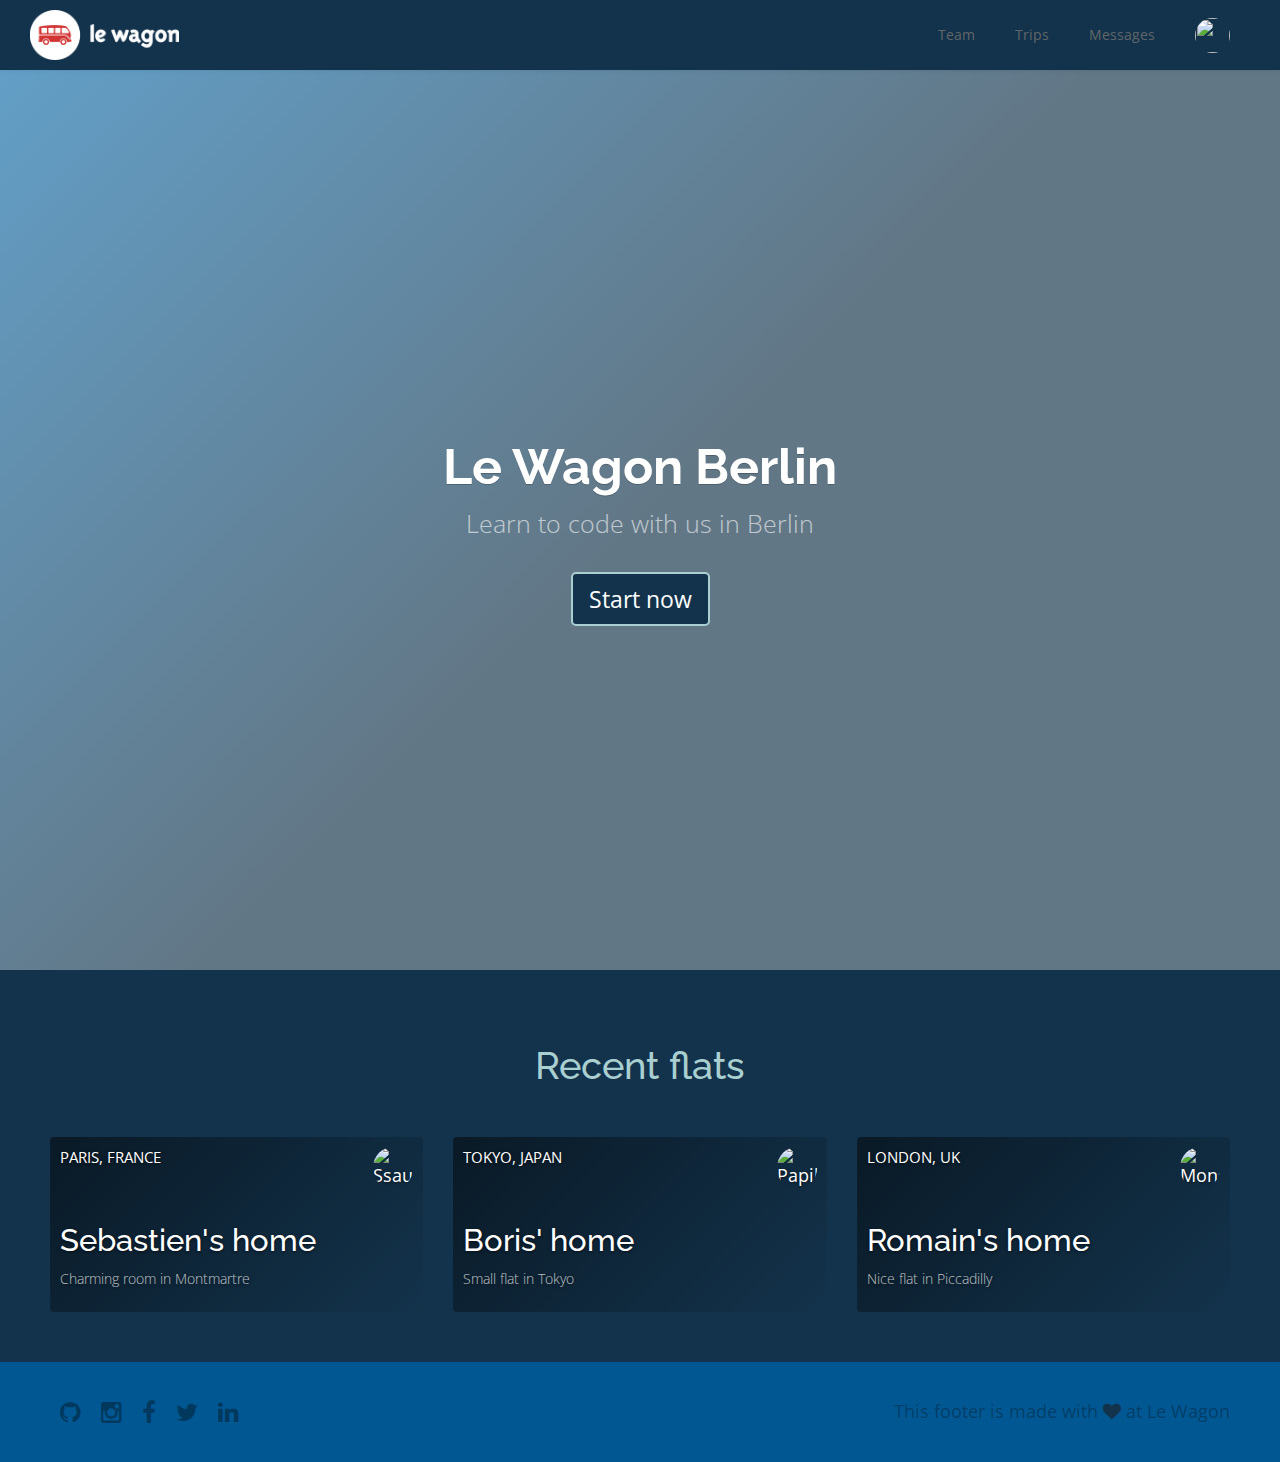
==== commit b1579ddd: "Automated commit at 2018-07-30 18:40:48 UTC by middleman-deploy 2.0.0-alpha" ====
--- a/index.html
+++ b/index.html
@@ -7,7 +7,7 @@
           content="width=device-width, initial-scale=1, shrink-to-fit=no">
     <!-- Use the title from a page's frontmatter if it has one -->
     <title>Le Wagon - Middleman</title>
-    <link href="stylesheets/application-db7fa30b.css" rel="stylesheet" />
+    <link href="stylesheets/application-09d5c2f0.css" rel="stylesheet" />
     <script src="javascripts/application-93de88c9.js"></script>
     <link href="images/favicon-f15af148.png" rel="icon" type="image/png" />
   </head>
@@ -59,44 +59,42 @@
   </div>
 </div>
 
-<div class="container">
+<div class="container" id="home-flats">
+  <h2 class="text-center">Recent flats</h2>
   <div class="row">
-    <div class="col-xs-12 col-sm-4">
-      <!-- insert <div class="card"> -->
-      <div class="card" style="background-image: linear-gradient(rgba(0,0,0,0.3), rgba(0,0,0,0.2)), url('https://kitt.lewagon.com/placeholder/cities/shanghai');">
-        <div class="card-category">Popular</div>
-        <div class="card-description">
-          <h2>Le Wagon Shanghai</h2>
-          <p>Very cool city, the best</p>
+      <div class="col-xs-12 col-sm-6 col-md-4">
+        <div class="card" style="background-image: linear-gradient(-225deg, rgba(0,0,0,0.5) 0%, rgba(0,0,0,0) 100%), url('https://kitt.lewagon.com/placeholder/cities/paris');">
+          <div class="card-category">Paris, France</div>
+          <div class="card-description">
+            <h3>Sebastien's home</h3>
+            <p>Charming room in Montmartre</p>
+          </div>
+          <img src="https://kitt.lewagon.com/placeholder/users/ssaunier" class="card-user" alt="Ssaunier" />
+          <a href="flats/ssaunier.html" class="card-link"></a>
         </div>
-        <img class="card-user" src="https://kitt.lewagon.com/placeholder/users/tgenaitay">
-        <a class="card-link" href="#" ></a>
       </div>
-    </div>
-    <div class="col-xs-12 col-sm-4">
-      <!-- insert <div class="card"> -->
-      <div class="card" style="background-image: linear-gradient(rgba(0,0,0,0.3), rgba(0,0,0,0.2)), url('https://kitt.lewagon.com/placeholder/cities/lisbon');">
-        <div class="card-category">Popular</div>
-        <div class="card-description">
-          <h2>Le Wagon Lisbon</h2>
-          <p>Very cool city, the best</p>
+      <div class="col-xs-12 col-sm-6 col-md-4">
+        <div class="card" style="background-image: linear-gradient(-225deg, rgba(0,0,0,0.5) 0%, rgba(0,0,0,0) 100%), url('https://kitt.lewagon.com/placeholder/cities/tokyo');">
+          <div class="card-category">Tokyo, Japan</div>
+          <div class="card-description">
+            <h3>Boris' home</h3>
+            <p>Small flat in Tokyo</p>
+          </div>
+          <img src="https://kitt.lewagon.com/placeholder/users/papillard" class="card-user" alt="Papillard" />
+          <a href="flats/papillard.html" class="card-link"></a>
         </div>
-        <img class="card-user" src="https://kitt.lewagon.com/placeholder/users/tgenaitay">
-        <a class="card-link" href="#" ></a>
       </div>
-    </div>
-    <div class="col-xs-12 col-sm-4">
-      <!-- insert <div class="card"> -->
-      <div class="card" style="background-image: linear-gradient(rgba(0,0,0,0.3), rgba(0,0,0,0.2)), url('https://kitt.lewagon.com/placeholder/cities/copenhagen');">
-        <div class="card-category">Popular</div>
-        <div class="card-description">
-          <h2>Le Wagon Copenhagen</h2>
-          <p>Scandinavian city</p>
+      <div class="col-xs-12 col-sm-6 col-md-4">
+        <div class="card" style="background-image: linear-gradient(-225deg, rgba(0,0,0,0.5) 0%, rgba(0,0,0,0) 100%), url('https://kitt.lewagon.com/placeholder/cities/london');">
+          <div class="card-category">London, UK</div>
+          <div class="card-description">
+            <h3>Romain's home</h3>
+            <p>Nice flat in Piccadilly</p>
+          </div>
+          <img src="https://kitt.lewagon.com/placeholder/users/monsieurpaillard" class="card-user" alt="Monsieurpaillard" />
+          <a href="flats/monsieurpaillard.html" class="card-link"></a>
         </div>
-        <img class="card-user" src="https://kitt.lewagon.com/placeholder/users/tgenaitay">
-        <a class="card-link" href="#" ></a>
       </div>
-    </div>
   </div>
 </div>
 
--- a/stylesheets/application-09d5c2f0.css
+++ b/stylesheets/application-09d5c2f0.css
@@ -0,0 +1,8 @@
+@import url("https://fonts.googleapis.com/css?family=Open+Sans:400,300,700|Raleway:400,100,300,700,500");/*!
+ * Bootstrap v3.3.7 (http://getbootstrap.com)
+ * Copyright 2011-2016 Twitter, Inc.
+ * Licensed under MIT (https://github.com/twbs/bootstrap/blob/master/LICENSE)
+ *//*! normalize.css v3.0.3 | MIT License | github.com/necolas/normalize.css */html{font-family:sans-serif;-ms-text-size-adjust:100%;-webkit-text-size-adjust:100%}body{margin:0}article,aside,details,figcaption,figure,footer,header,hgroup,main,menu,nav,section,summary{display:block}audio,canvas,progress,video{display:inline-block;vertical-align:baseline}audio:not([controls]){display:none;height:0}[hidden],template{display:none}a{background-color:transparent}a:active,a:hover{outline:0}abbr[title]{border-bottom:1px dotted}b,strong{font-weight:bold}dfn{font-style:italic}h1{font-size:2em;margin:0.67em 0}mark{background:#ff0;color:#000}small{font-size:80%}sub,sup{font-size:75%;line-height:0;position:relative;vertical-align:baseline}sup{top:-0.5em}sub{bottom:-0.25em}img{border:0}svg:not(:root){overflow:hidden}figure{margin:1em 40px}hr{-webkit-box-sizing:content-box;box-sizing:content-box;height:0}pre{overflow:auto}code,kbd,pre,samp{font-family:monospace, monospace;font-size:1em}button,input,optgroup,select,textarea{color:inherit;font:inherit;margin:0}button{overflow:visible}button,select{text-transform:none}button,html input[type="button"],input[type="reset"],input[type="submit"]{-webkit-appearance:button;cursor:pointer}button[disabled],html input[disabled]{cursor:default}button::-moz-focus-inner,input::-moz-focus-inner{border:0;padding:0}input{line-height:normal}input[type="checkbox"],input[type="radio"]{-webkit-box-sizing:border-box;box-sizing:border-box;padding:0}input[type="number"]::-webkit-inner-spin-button,input[type="number"]::-webkit-outer-spin-button{height:auto}input[type="search"]{-webkit-appearance:textfield;-webkit-box-sizing:content-box;box-sizing:content-box}input[type="search"]::-webkit-search-cancel-button,input[type="search"]::-webkit-search-decoration{-webkit-appearance:none}fieldset{border:1px solid #c0c0c0;margin:0 2px;padding:0.35em 0.625em 0.75em}legend{border:0;padding:0}textarea{overflow:auto}optgroup{font-weight:bold}table{border-collapse:collapse;border-spacing:0}td,th{padding:0}/*! Source: https://github.com/h5bp/html5-boilerplate/blob/master/src/css/main.css */@media print{*,*:before,*:after{background:transparent !important;color:#000 !important;-webkit-box-shadow:none !important;box-shadow:none !important;text-shadow:none !important}a,a:visited{text-decoration:underline}a[href]:after{content:" (" attr(href) ")"}abbr[title]:after{content:" (" attr(title) ")"}a[href^="#"]:after,a[href^="javascript:"]:after{content:""}pre,blockquote{border:1px solid #999;page-break-inside:avoid}thead{display:table-header-group}tr,img{page-break-inside:avoid}img{max-width:100% !important}p,h2,h3{orphans:3;widows:3}h2,h3{page-break-after:avoid}.navbar{display:none}.btn>.caret,.dropup>.btn>.caret{border-top-color:#000 !important}.label{border:1px solid #000}.table{border-collapse:collapse !important}.table td,.table th{background-color:#fff !important}.table-bordered th,.table-bordered td{border:1px solid #ddd !important}}@font-face{font-family:'Glyphicons Halflings';src:url("../assets/bootstrap/glyphicons-halflings-regular-86b6f62b.eot");src:url("../assets/bootstrap/glyphicons-halflings-regular-86b6f62b.eot?#iefix") format("embedded-opentype"),url("../assets/bootstrap/glyphicons-halflings-regular-ca35b697.woff2") format("woff2"),url("../assets/bootstrap/glyphicons-halflings-regular-278e49a8.woff") format("woff"),url("../assets/bootstrap/glyphicons-halflings-regular-44bc1850.ttf") format("truetype"),url("../assets/bootstrap/glyphicons-halflings-regular-de51a849.svg#glyphicons_halflingsregular") format("svg")}.glyphicon{position:relative;top:1px;display:inline-block;font-family:'Glyphicons Halflings';font-style:normal;font-weight:normal;line-height:1;-webkit-font-smoothing:antialiased;-moz-osx-font-smoothing:grayscale}.glyphicon-asterisk:before{content:"\002a"}.glyphicon-plus:before{content:"\002b"}.glyphicon-euro:before,.glyphicon-eur:before{content:"\20ac"}.glyphicon-minus:before{content:"\2212"}.glyphicon-cloud:before{content:"\2601"}.glyphicon-envelope:before{content:"\2709"}.glyphicon-pencil:before{content:"\270f"}.glyphicon-glass:before{content:"\e001"}.glyphicon-music:before{content:"\e002"}.glyphicon-search:before{content:"\e003"}.glyphicon-heart:before{content:"\e005"}.glyphicon-star:before{content:"\e006"}.glyphicon-star-empty:before{content:"\e007"}.glyphicon-user:before{content:"\e008"}.glyphicon-film:before{content:"\e009"}.glyphicon-th-large:before{content:"\e010"}.glyphicon-th:before{content:"\e011"}.glyphicon-th-list:before{content:"\e012"}.glyphicon-ok:before{content:"\e013"}.glyphicon-remove:before{content:"\e014"}.glyphicon-zoom-in:before{content:"\e015"}.glyphicon-zoom-out:before{content:"\e016"}.glyphicon-off:before{content:"\e017"}.glyphicon-signal:before{content:"\e018"}.glyphicon-cog:before{content:"\e019"}.glyphicon-trash:before{content:"\e020"}.glyphicon-home:before{content:"\e021"}.glyphicon-file:before{content:"\e022"}.glyphicon-time:before{content:"\e023"}.glyphicon-road:before{content:"\e024"}.glyphicon-download-alt:before{content:"\e025"}.glyphicon-download:before{content:"\e026"}.glyphicon-upload:before{content:"\e027"}.glyphicon-inbox:before{content:"\e028"}.glyphicon-play-circle:before{content:"\e029"}.glyphicon-repeat:before{content:"\e030"}.glyphicon-refresh:before{content:"\e031"}.glyphicon-list-alt:before{content:"\e032"}.glyphicon-lock:before{content:"\e033"}.glyphicon-flag:before{content:"\e034"}.glyphicon-headphones:before{content:"\e035"}.glyphicon-volume-off:before{content:"\e036"}.glyphicon-volume-down:before{content:"\e037"}.glyphicon-volume-up:before{content:"\e038"}.glyphicon-qrcode:before{content:"\e039"}.glyphicon-barcode:before{content:"\e040"}.glyphicon-tag:before{content:"\e041"}.glyphicon-tags:before{content:"\e042"}.glyphicon-book:before{content:"\e043"}.glyphicon-bookmark:before{content:"\e044"}.glyphicon-print:before{content:"\e045"}.glyphicon-camera:before{content:"\e046"}.glyphicon-font:before{content:"\e047"}.glyphicon-bold:before{content:"\e048"}.glyphicon-italic:before{content:"\e049"}.glyphicon-text-height:before{content:"\e050"}.glyphicon-text-width:before{content:"\e051"}.glyphicon-align-left:before{content:"\e052"}.glyphicon-align-center:before{content:"\e053"}.glyphicon-align-right:before{content:"\e054"}.glyphicon-align-justify:before{content:"\e055"}.glyphicon-list:before{content:"\e056"}.glyphicon-indent-left:before{content:"\e057"}.glyphicon-indent-right:before{content:"\e058"}.glyphicon-facetime-video:before{content:"\e059"}.glyphicon-picture:before{content:"\e060"}.glyphicon-map-marker:before{content:"\e062"}.glyphicon-adjust:before{content:"\e063"}.glyphicon-tint:before{content:"\e064"}.glyphicon-edit:before{content:"\e065"}.glyphicon-share:before{content:"\e066"}.glyphicon-check:before{content:"\e067"}.glyphicon-move:before{content:"\e068"}.glyphicon-step-backward:before{content:"\e069"}.glyphicon-fast-backward:before{content:"\e070"}.glyphicon-backward:before{content:"\e071"}.glyphicon-play:before{content:"\e072"}.glyphicon-pause:before{content:"\e073"}.glyphicon-stop:before{content:"\e074"}.glyphicon-forward:before{content:"\e075"}.glyphicon-fast-forward:before{content:"\e076"}.glyphicon-step-forward:before{content:"\e077"}.glyphicon-eject:before{content:"\e078"}.glyphicon-chevron-left:before{content:"\e079"}.glyphicon-chevron-right:before{content:"\e080"}.glyphicon-plus-sign:before{content:"\e081"}.glyphicon-minus-sign:before{content:"\e082"}.glyphicon-remove-sign:before{content:"\e083"}.glyphicon-ok-sign:before{content:"\e084"}.glyphicon-question-sign:before{content:"\e085"}.glyphicon-info-sign:before{content:"\e086"}.glyphicon-screenshot:before{content:"\e087"}.glyphicon-remove-circle:before{content:"\e088"}.glyphicon-ok-circle:before{content:"\e089"}.glyphicon-ban-circle:before{content:"\e090"}.glyphicon-arrow-left:before{content:"\e091"}.glyphicon-arrow-right:before{content:"\e092"}.glyphicon-arrow-up:before{content:"\e093"}.glyphicon-arrow-down:before{content:"\e094"}.glyphicon-share-alt:before{content:"\e095"}.glyphicon-resize-full:before{content:"\e096"}.glyphicon-resize-small:before{content:"\e097"}.glyphicon-exclamation-sign:before{content:"\e101"}.glyphicon-gift:before{content:"\e102"}.glyphicon-leaf:before{content:"\e103"}.glyphicon-fire:before{content:"\e104"}.glyphicon-eye-open:before{content:"\e105"}.glyphicon-eye-close:before{content:"\e106"}.glyphicon-warning-sign:before{content:"\e107"}.glyphicon-plane:before{content:"\e108"}.glyphicon-calendar:before{content:"\e109"}.glyphicon-random:before{content:"\e110"}.glyphicon-comment:before{content:"\e111"}.glyphicon-magnet:before{content:"\e112"}.glyphicon-chevron-up:before{content:"\e113"}.glyphicon-chevron-down:before{content:"\e114"}.glyphicon-retweet:before{content:"\e115"}.glyphicon-shopping-cart:before{content:"\e116"}.glyphicon-folder-close:before{content:"\e117"}.glyphicon-folder-open:before{content:"\e118"}.glyphicon-resize-vertical:before{content:"\e119"}.glyphicon-resize-horizontal:before{content:"\e120"}.glyphicon-hdd:before{content:"\e121"}.glyphicon-bullhorn:before{content:"\e122"}.glyphicon-bell:before{content:"\e123"}.glyphicon-certificate:before{content:"\e124"}.glyphicon-thumbs-up:before{content:"\e125"}.glyphicon-thumbs-down:before{content:"\e126"}.glyphicon-hand-right:before{content:"\e127"}.glyphicon-hand-left:before{content:"\e128"}.glyphicon-hand-up:before{content:"\e129"}.glyphicon-hand-down:before{content:"\e130"}.glyphicon-circle-arrow-right:before{content:"\e131"}.glyphicon-circle-arrow-left:before{content:"\e132"}.glyphicon-circle-arrow-up:before{content:"\e133"}.glyphicon-circle-arrow-down:before{content:"\e134"}.glyphicon-globe:before{content:"\e135"}.glyphicon-wrench:before{content:"\e136"}.glyphicon-tasks:before{content:"\e137"}.glyphicon-filter:before{content:"\e138"}.glyphicon-briefcase:before{content:"\e139"}.glyphicon-fullscreen:before{content:"\e140"}.glyphicon-dashboard:before{content:"\e141"}.glyphicon-paperclip:before{content:"\e142"}.glyphicon-heart-empty:before{content:"\e143"}.glyphicon-link:before{content:"\e144"}.glyphicon-phone:before{content:"\e145"}.glyphicon-pushpin:before{content:"\e146"}.glyphicon-usd:before{content:"\e148"}.glyphicon-gbp:before{content:"\e149"}.glyphicon-sort:before{content:"\e150"}.glyphicon-sort-by-alphabet:before{content:"\e151"}.glyphicon-sort-by-alphabet-alt:before{content:"\e152"}.glyphicon-sort-by-order:before{content:"\e153"}.glyphicon-sort-by-order-alt:before{content:"\e154"}.glyphicon-sort-by-attributes:before{content:"\e155"}.glyphicon-sort-by-attributes-alt:before{content:"\e156"}.glyphicon-unchecked:before{content:"\e157"}.glyphicon-expand:before{content:"\e158"}.glyphicon-collapse-down:before{content:"\e159"}.glyphicon-collapse-up:before{content:"\e160"}.glyphicon-log-in:before{content:"\e161"}.glyphicon-flash:before{content:"\e162"}.glyphicon-log-out:before{content:"\e163"}.glyphicon-new-window:before{content:"\e164"}.glyphicon-record:before{content:"\e165"}.glyphicon-save:before{content:"\e166"}.glyphicon-open:before{content:"\e167"}.glyphicon-saved:before{content:"\e168"}.glyphicon-import:before{content:"\e169"}.glyphicon-export:before{content:"\e170"}.glyphicon-send:before{content:"\e171"}.glyphicon-floppy-disk:before{content:"\e172"}.glyphicon-floppy-saved:before{content:"\e173"}.glyphicon-floppy-remove:before{content:"\e174"}.glyphicon-floppy-save:before{content:"\e175"}.glyphicon-floppy-open:before{content:"\e176"}.glyphicon-credit-card:before{content:"\e177"}.glyphicon-transfer:before{content:"\e178"}.glyphicon-cutlery:before{content:"\e179"}.glyphicon-header:before{content:"\e180"}.glyphicon-compressed:before{content:"\e181"}.glyphicon-earphone:before{content:"\e182"}.glyphicon-phone-alt:before{content:"\e183"}.glyphicon-tower:before{content:"\e184"}.glyphicon-stats:before{content:"\e185"}.glyphicon-sd-video:before{content:"\e186"}.glyphicon-hd-video:before{content:"\e187"}.glyphicon-subtitles:before{content:"\e188"}.glyphicon-sound-stereo:before{content:"\e189"}.glyphicon-sound-dolby:before{content:"\e190"}.glyphicon-sound-5-1:before{content:"\e191"}.glyphicon-sound-6-1:before{content:"\e192"}.glyphicon-sound-7-1:before{content:"\e193"}.glyphicon-copyright-mark:before{content:"\e194"}.glyphicon-registration-mark:before{content:"\e195"}.glyphicon-cloud-download:before{content:"\e197"}.glyphicon-cloud-upload:before{content:"\e198"}.glyphicon-tree-conifer:before{content:"\e199"}.glyphicon-tree-deciduous:before{content:"\e200"}.glyphicon-cd:before{content:"\e201"}.glyphicon-save-file:before{content:"\e202"}.glyphicon-open-file:before{content:"\e203"}.glyphicon-level-up:before{content:"\e204"}.glyphicon-copy:before{content:"\e205"}.glyphicon-paste:before{content:"\e206"}.glyphicon-alert:before{content:"\e209"}.glyphicon-equalizer:before{content:"\e210"}.glyphicon-king:before{content:"\e211"}.glyphicon-queen:before{content:"\e212"}.glyphicon-pawn:before{content:"\e213"}.glyphicon-bishop:before{content:"\e214"}.glyphicon-knight:before{content:"\e215"}.glyphicon-baby-formula:before{content:"\e216"}.glyphicon-tent:before{content:"\26fa"}.glyphicon-blackboard:before{content:"\e218"}.glyphicon-bed:before{content:"\e219"}.glyphicon-apple:before{content:"\f8ff"}.glyphicon-erase:before{content:"\e221"}.glyphicon-hourglass:before{content:"\231b"}.glyphicon-lamp:before{content:"\e223"}.glyphicon-duplicate:before{content:"\e224"}.glyphicon-piggy-bank:before{content:"\e225"}.glyphicon-scissors:before{content:"\e226"}.glyphicon-bitcoin:before{content:"\e227"}.glyphicon-btc:before{content:"\e227"}.glyphicon-xbt:before{content:"\e227"}.glyphicon-yen:before{content:"\00a5"}.glyphicon-jpy:before{content:"\00a5"}.glyphicon-ruble:before{content:"\20bd"}.glyphicon-rub:before{content:"\20bd"}.glyphicon-scale:before{content:"\e230"}.glyphicon-ice-lolly:before{content:"\e231"}.glyphicon-ice-lolly-tasted:before{content:"\e232"}.glyphicon-education:before{content:"\e233"}.glyphicon-option-horizontal:before{content:"\e234"}.glyphicon-option-vertical:before{content:"\e235"}.glyphicon-menu-hamburger:before{content:"\e236"}.glyphicon-modal-window:before{content:"\e237"}.glyphicon-oil:before{content:"\e238"}.glyphicon-grain:before{content:"\e239"}.glyphicon-sunglasses:before{content:"\e240"}.glyphicon-text-size:before{content:"\e241"}.glyphicon-text-color:before{content:"\e242"}.glyphicon-text-background:before{content:"\e243"}.glyphicon-object-align-top:before{content:"\e244"}.glyphicon-object-align-bottom:before{content:"\e245"}.glyphicon-object-align-horizontal:before{content:"\e246"}.glyphicon-object-align-left:before{content:"\e247"}.glyphicon-object-align-vertical:before{content:"\e248"}.glyphicon-object-align-right:before{content:"\e249"}.glyphicon-triangle-right:before{content:"\e250"}.glyphicon-triangle-left:before{content:"\e251"}.glyphicon-triangle-bottom:before{content:"\e252"}.glyphicon-triangle-top:before{content:"\e253"}.glyphicon-console:before{content:"\e254"}.glyphicon-superscript:before{content:"\e255"}.glyphicon-subscript:before{content:"\e256"}.glyphicon-menu-left:before{content:"\e257"}.glyphicon-menu-right:before{content:"\e258"}.glyphicon-menu-down:before{content:"\e259"}.glyphicon-menu-up:before{content:"\e260"}*{-webkit-box-sizing:border-box;box-sizing:border-box}*:before,*:after{-webkit-box-sizing:border-box;box-sizing:border-box}html{font-size:10px;-webkit-tap-highlight-color:transparent}body{font-family:"Open Sans", "Helvetica", "sans-serif";font-size:18px;line-height:1.42857143;color:#333333;background-color:#F4F4F4}input,button,select,textarea{font-family:inherit;font-size:inherit;line-height:inherit}a{color:#005792;text-decoration:none}a:hover,a:focus{color:#002946;text-decoration:underline}a:focus{outline:5px auto -webkit-focus-ring-color;outline-offset:-2px}figure{margin:0}img{vertical-align:middle}.img-responsive{display:block;max-width:100%;height:auto}.img-rounded{border-radius:2px}.img-thumbnail{padding:4px;line-height:1.42857143;background-color:#F4F4F4;border:1px solid #ddd;border-radius:2px;-webkit-transition:all 0.2s ease-in-out;transition:all 0.2s ease-in-out;display:inline-block;max-width:100%;height:auto}.img-circle{border-radius:50%}hr{margin-top:25px;margin-bottom:25px;border:0;border-top:1px solid #eeeeee}.sr-only{position:absolute;width:1px;height:1px;margin:-1px;padding:0;overflow:hidden;clip:rect(0, 0, 0, 0);border:0}.sr-only-focusable:active,.sr-only-focusable:focus{position:static;width:auto;height:auto;margin:0;overflow:visible;clip:auto}[role="button"]{cursor:pointer}h1,h2,h3,h4,h5,h6,.h1,.h2,.h3,.h4,.h5,.h6{font-family:"Raleway", "Helvetica", "sans-serif";font-weight:500;line-height:1.1;color:inherit}h1 small,h1 .small,h2 small,h2 .small,h3 small,h3 .small,h4 small,h4 .small,h5 small,h5 .small,h6 small,h6 .small,.h1 small,.h1 .small,.h2 small,.h2 .small,.h3 small,.h3 .small,.h4 small,.h4 .small,.h5 small,.h5 .small,.h6 small,.h6 .small{font-weight:normal;line-height:1;color:#777777}h1,.h1,h2,.h2,h3,.h3{margin-top:25px;margin-bottom:12.5px}h1 small,h1 .small,.h1 small,.h1 .small,h2 small,h2 .small,.h2 small,.h2 .small,h3 small,h3 .small,.h3 small,.h3 .small{font-size:65%}h4,.h4,h5,.h5,h6,.h6{margin-top:12.5px;margin-bottom:12.5px}h4 small,h4 .small,.h4 small,.h4 .small,h5 small,h5 .small,.h5 small,.h5 .small,h6 small,h6 .small,.h6 small,.h6 .small{font-size:75%}h1,.h1{font-size:46px}h2,.h2{font-size:38px}h3,.h3{font-size:31px}h4,.h4{font-size:23px}h5,.h5{font-size:18px}h6,.h6{font-size:16px}p{margin:0 0 12.5px}.lead{margin-bottom:25px;font-size:20px;font-weight:300;line-height:1.4}@media (min-width: 768px){.lead{font-size:27px}}small,.small{font-size:88%}mark,.mark{background-color:#fcf8e3;padding:.2em}.text-left{text-align:left}.text-right{text-align:right}.text-center{text-align:center}.text-justify{text-align:justify}.text-nowrap{white-space:nowrap}.text-lowercase{text-transform:lowercase}.text-uppercase,.initialism{text-transform:uppercase}.text-capitalize{text-transform:capitalize}.text-muted{color:#777777}.text-primary{color:#005792}a.text-primary:hover,a.text-primary:focus{color:#00395f}.text-success{color:#3c763d}a.text-success:hover,a.text-success:focus{color:#2b542c}.text-info{color:#31708f}a.text-info:hover,a.text-info:focus{color:#245269}.text-warning{color:#8a6d3b}a.text-warning:hover,a.text-warning:focus{color:#66512c}.text-danger{color:#a94442}a.text-danger:hover,a.text-danger:focus{color:#843534}.bg-primary{color:#fff}.bg-primary{background-color:#005792}a.bg-primary:hover,a.bg-primary:focus{background-color:#00395f}.bg-success{background-color:#dff0d8}a.bg-success:hover,a.bg-success:focus{background-color:#c1e2b3}.bg-info{background-color:#d9edf7}a.bg-info:hover,a.bg-info:focus{background-color:#afd9ee}.bg-warning{background-color:#fcf8e3}a.bg-warning:hover,a.bg-warning:focus{background-color:#f7ecb5}.bg-danger{background-color:#f2dede}a.bg-danger:hover,a.bg-danger:focus{background-color:#e4b9b9}.page-header{padding-bottom:11.5px;margin:50px 0 25px;border-bottom:1px solid #eeeeee}ul,ol{margin-top:0;margin-bottom:12.5px}ul ul,ul ol,ol ul,ol ol{margin-bottom:0}.list-unstyled{padding-left:0;list-style:none}.list-inline{padding-left:0;list-style:none;margin-left:-5px}.list-inline>li{display:inline-block;padding-left:5px;padding-right:5px}dl{margin-top:0;margin-bottom:25px}dt,dd{line-height:1.42857143}dt{font-weight:bold}dd{margin-left:0}.dl-horizontal dd:before,.dl-horizontal dd:after{content:" ";display:table}.dl-horizontal dd:after{clear:both}@media (min-width: 768px){.dl-horizontal dt{float:left;width:160px;clear:left;text-align:right;overflow:hidden;text-overflow:ellipsis;white-space:nowrap}.dl-horizontal dd{margin-left:180px}}abbr[title],abbr[data-original-title]{cursor:help;border-bottom:1px dotted #777777}.initialism{font-size:90%}blockquote{padding:12.5px 25px;margin:0 0 25px;font-size:22.5px;border-left:5px solid #eeeeee}blockquote p:last-child,blockquote ul:last-child,blockquote ol:last-child{margin-bottom:0}blockquote footer,blockquote small,blockquote .small{display:block;font-size:80%;line-height:1.42857143;color:#777777}blockquote footer:before,blockquote small:before,blockquote .small:before{content:'\2014 \00A0'}.blockquote-reverse,blockquote.pull-right{padding-right:15px;padding-left:0;border-right:5px solid #eeeeee;border-left:0;text-align:right}.blockquote-reverse footer:before,.blockquote-reverse small:before,.blockquote-reverse .small:before,blockquote.pull-right footer:before,blockquote.pull-right small:before,blockquote.pull-right .small:before{content:''}.blockquote-reverse footer:after,.blockquote-reverse small:after,.blockquote-reverse .small:after,blockquote.pull-right footer:after,blockquote.pull-right small:after,blockquote.pull-right .small:after{content:'\00A0 \2014'}address{margin-bottom:25px;font-style:normal;line-height:1.42857143}code,kbd,pre,samp{font-family:Menlo, Monaco, Consolas, "Courier New", monospace}code{padding:2px 4px;font-size:90%;color:#c7254e;background-color:#f9f2f4;border-radius:2px}kbd{padding:2px 4px;font-size:90%;color:#fff;background-color:#333;border-radius:2px;-webkit-box-shadow:inset 0 -1px 0 rgba(0,0,0,0.25);box-shadow:inset 0 -1px 0 rgba(0,0,0,0.25)}kbd kbd{padding:0;font-size:100%;font-weight:bold;-webkit-box-shadow:none;box-shadow:none}pre{display:block;padding:12px;margin:0 0 12.5px;font-size:17px;line-height:1.42857143;word-break:break-all;word-wrap:break-word;color:#333333;background-color:#f5f5f5;border:1px solid #ccc;border-radius:2px}pre code{padding:0;font-size:inherit;color:inherit;white-space:pre-wrap;background-color:transparent;border-radius:0}.pre-scrollable{max-height:340px;overflow-y:scroll}.container{margin-right:auto;margin-left:auto;padding-left:15px;padding-right:15px}.container:before,.container:after{content:" ";display:table}.container:after{clear:both}@media (min-width: 768px){.container{width:750px}}@media (min-width: 992px){.container{width:970px}}@media (min-width: 1200px){.container{width:1170px}}.container-fluid{margin-right:auto;margin-left:auto;padding-left:15px;padding-right:15px}.container-fluid:before,.container-fluid:after{content:" ";display:table}.container-fluid:after{clear:both}.row{margin-left:-15px;margin-right:-15px}.row:before,.row:after{content:" ";display:table}.row:after{clear:both}.col-xs-1,.col-sm-1,.col-md-1,.col-lg-1,.col-xs-2,.col-sm-2,.col-md-2,.col-lg-2,.col-xs-3,.col-sm-3,.col-md-3,.col-lg-3,.col-xs-4,.col-sm-4,.col-md-4,.col-lg-4,.col-xs-5,.col-sm-5,.col-md-5,.col-lg-5,.col-xs-6,.col-sm-6,.col-md-6,.col-lg-6,.col-xs-7,.col-sm-7,.col-md-7,.col-lg-7,.col-xs-8,.col-sm-8,.col-md-8,.col-lg-8,.col-xs-9,.col-sm-9,.col-md-9,.col-lg-9,.col-xs-10,.col-sm-10,.col-md-10,.col-lg-10,.col-xs-11,.col-sm-11,.col-md-11,.col-lg-11,.col-xs-12,.col-sm-12,.col-md-12,.col-lg-12{position:relative;min-height:1px;padding-left:15px;padding-right:15px}.col-xs-1,.col-xs-2,.col-xs-3,.col-xs-4,.col-xs-5,.col-xs-6,.col-xs-7,.col-xs-8,.col-xs-9,.col-xs-10,.col-xs-11,.col-xs-12{float:left}.col-xs-1{width:8.33333333%}.col-xs-2{width:16.66666667%}.col-xs-3{width:25%}.col-xs-4{width:33.33333333%}.col-xs-5{width:41.66666667%}.col-xs-6{width:50%}.col-xs-7{width:58.33333333%}.col-xs-8{width:66.66666667%}.col-xs-9{width:75%}.col-xs-10{width:83.33333333%}.col-xs-11{width:91.66666667%}.col-xs-12{width:100%}.col-xs-pull-0{right:auto}.col-xs-pull-1{right:8.33333333%}.col-xs-pull-2{right:16.66666667%}.col-xs-pull-3{right:25%}.col-xs-pull-4{right:33.33333333%}.col-xs-pull-5{right:41.66666667%}.col-xs-pull-6{right:50%}.col-xs-pull-7{right:58.33333333%}.col-xs-pull-8{right:66.66666667%}.col-xs-pull-9{right:75%}.col-xs-pull-10{right:83.33333333%}.col-xs-pull-11{right:91.66666667%}.col-xs-pull-12{right:100%}.col-xs-push-0{left:auto}.col-xs-push-1{left:8.33333333%}.col-xs-push-2{left:16.66666667%}.col-xs-push-3{left:25%}.col-xs-push-4{left:33.33333333%}.col-xs-push-5{left:41.66666667%}.col-xs-push-6{left:50%}.col-xs-push-7{left:58.33333333%}.col-xs-push-8{left:66.66666667%}.col-xs-push-9{left:75%}.col-xs-push-10{left:83.33333333%}.col-xs-push-11{left:91.66666667%}.col-xs-push-12{left:100%}.col-xs-offset-0{margin-left:0%}.col-xs-offset-1{margin-left:8.33333333%}.col-xs-offset-2{margin-left:16.66666667%}.col-xs-offset-3{margin-left:25%}.col-xs-offset-4{margin-left:33.33333333%}.col-xs-offset-5{margin-left:41.66666667%}.col-xs-offset-6{margin-left:50%}.col-xs-offset-7{margin-left:58.33333333%}.col-xs-offset-8{margin-left:66.66666667%}.col-xs-offset-9{margin-left:75%}.col-xs-offset-10{margin-left:83.33333333%}.col-xs-offset-11{margin-left:91.66666667%}.col-xs-offset-12{margin-left:100%}@media (min-width: 768px){.col-sm-1,.col-sm-2,.col-sm-3,.col-sm-4,.col-sm-5,.col-sm-6,.col-sm-7,.col-sm-8,.col-sm-9,.col-sm-10,.col-sm-11,.col-sm-12{float:left}.col-sm-1{width:8.33333333%}.col-sm-2{width:16.66666667%}.col-sm-3{width:25%}.col-sm-4{width:33.33333333%}.col-sm-5{width:41.66666667%}.col-sm-6{width:50%}.col-sm-7{width:58.33333333%}.col-sm-8{width:66.66666667%}.col-sm-9{width:75%}.col-sm-10{width:83.33333333%}.col-sm-11{width:91.66666667%}.col-sm-12{width:100%}.col-sm-pull-0{right:auto}.col-sm-pull-1{right:8.33333333%}.col-sm-pull-2{right:16.66666667%}.col-sm-pull-3{right:25%}.col-sm-pull-4{right:33.33333333%}.col-sm-pull-5{right:41.66666667%}.col-sm-pull-6{right:50%}.col-sm-pull-7{right:58.33333333%}.col-sm-pull-8{right:66.66666667%}.col-sm-pull-9{right:75%}.col-sm-pull-10{right:83.33333333%}.col-sm-pull-11{right:91.66666667%}.col-sm-pull-12{right:100%}.col-sm-push-0{left:auto}.col-sm-push-1{left:8.33333333%}.col-sm-push-2{left:16.66666667%}.col-sm-push-3{left:25%}.col-sm-push-4{left:33.33333333%}.col-sm-push-5{left:41.66666667%}.col-sm-push-6{left:50%}.col-sm-push-7{left:58.33333333%}.col-sm-push-8{left:66.66666667%}.col-sm-push-9{left:75%}.col-sm-push-10{left:83.33333333%}.col-sm-push-11{left:91.66666667%}.col-sm-push-12{left:100%}.col-sm-offset-0{margin-left:0%}.col-sm-offset-1{margin-left:8.33333333%}.col-sm-offset-2{margin-left:16.66666667%}.col-sm-offset-3{margin-left:25%}.col-sm-offset-4{margin-left:33.33333333%}.col-sm-offset-5{margin-left:41.66666667%}.col-sm-offset-6{margin-left:50%}.col-sm-offset-7{margin-left:58.33333333%}.col-sm-offset-8{margin-left:66.66666667%}.col-sm-offset-9{margin-left:75%}.col-sm-offset-10{margin-left:83.33333333%}.col-sm-offset-11{margin-left:91.66666667%}.col-sm-offset-12{margin-left:100%}}@media (min-width: 992px){.col-md-1,.col-md-2,.col-md-3,.col-md-4,.col-md-5,.col-md-6,.col-md-7,.col-md-8,.col-md-9,.col-md-10,.col-md-11,.col-md-12{float:left}.col-md-1{width:8.33333333%}.col-md-2{width:16.66666667%}.col-md-3{width:25%}.col-md-4{width:33.33333333%}.col-md-5{width:41.66666667%}.col-md-6{width:50%}.col-md-7{width:58.33333333%}.col-md-8{width:66.66666667%}.col-md-9{width:75%}.col-md-10{width:83.33333333%}.col-md-11{width:91.66666667%}.col-md-12{width:100%}.col-md-pull-0{right:auto}.col-md-pull-1{right:8.33333333%}.col-md-pull-2{right:16.66666667%}.col-md-pull-3{right:25%}.col-md-pull-4{right:33.33333333%}.col-md-pull-5{right:41.66666667%}.col-md-pull-6{right:50%}.col-md-pull-7{right:58.33333333%}.col-md-pull-8{right:66.66666667%}.col-md-pull-9{right:75%}.col-md-pull-10{right:83.33333333%}.col-md-pull-11{right:91.66666667%}.col-md-pull-12{right:100%}.col-md-push-0{left:auto}.col-md-push-1{left:8.33333333%}.col-md-push-2{left:16.66666667%}.col-md-push-3{left:25%}.col-md-push-4{left:33.33333333%}.col-md-push-5{left:41.66666667%}.col-md-push-6{left:50%}.col-md-push-7{left:58.33333333%}.col-md-push-8{left:66.66666667%}.col-md-push-9{left:75%}.col-md-push-10{left:83.33333333%}.col-md-push-11{left:91.66666667%}.col-md-push-12{left:100%}.col-md-offset-0{margin-left:0%}.col-md-offset-1{margin-left:8.33333333%}.col-md-offset-2{margin-left:16.66666667%}.col-md-offset-3{margin-left:25%}.col-md-offset-4{margin-left:33.33333333%}.col-md-offset-5{margin-left:41.66666667%}.col-md-offset-6{margin-left:50%}.col-md-offset-7{margin-left:58.33333333%}.col-md-offset-8{margin-left:66.66666667%}.col-md-offset-9{margin-left:75%}.col-md-offset-10{margin-left:83.33333333%}.col-md-offset-11{margin-left:91.66666667%}.col-md-offset-12{margin-left:100%}}@media (min-width: 1200px){.col-lg-1,.col-lg-2,.col-lg-3,.col-lg-4,.col-lg-5,.col-lg-6,.col-lg-7,.col-lg-8,.col-lg-9,.col-lg-10,.col-lg-11,.col-lg-12{float:left}.col-lg-1{width:8.33333333%}.col-lg-2{width:16.66666667%}.col-lg-3{width:25%}.col-lg-4{width:33.33333333%}.col-lg-5{width:41.66666667%}.col-lg-6{width:50%}.col-lg-7{width:58.33333333%}.col-lg-8{width:66.66666667%}.col-lg-9{width:75%}.col-lg-10{width:83.33333333%}.col-lg-11{width:91.66666667%}.col-lg-12{width:100%}.col-lg-pull-0{right:auto}.col-lg-pull-1{right:8.33333333%}.col-lg-pull-2{right:16.66666667%}.col-lg-pull-3{right:25%}.col-lg-pull-4{right:33.33333333%}.col-lg-pull-5{right:41.66666667%}.col-lg-pull-6{right:50%}.col-lg-pull-7{right:58.33333333%}.col-lg-pull-8{right:66.66666667%}.col-lg-pull-9{right:75%}.col-lg-pull-10{right:83.33333333%}.col-lg-pull-11{right:91.66666667%}.col-lg-pull-12{right:100%}.col-lg-push-0{left:auto}.col-lg-push-1{left:8.33333333%}.col-lg-push-2{left:16.66666667%}.col-lg-push-3{left:25%}.col-lg-push-4{left:33.33333333%}.col-lg-push-5{left:41.66666667%}.col-lg-push-6{left:50%}.col-lg-push-7{left:58.33333333%}.col-lg-push-8{left:66.66666667%}.col-lg-push-9{left:75%}.col-lg-push-10{left:83.33333333%}.col-lg-push-11{left:91.66666667%}.col-lg-push-12{left:100%}.col-lg-offset-0{margin-left:0%}.col-lg-offset-1{margin-left:8.33333333%}.col-lg-offset-2{margin-left:16.66666667%}.col-lg-offset-3{margin-left:25%}.col-lg-offset-4{margin-left:33.33333333%}.col-lg-offset-5{margin-left:41.66666667%}.col-lg-offset-6{margin-left:50%}.col-lg-offset-7{margin-left:58.33333333%}.col-lg-offset-8{margin-left:66.66666667%}.col-lg-offset-9{margin-left:75%}.col-lg-offset-10{margin-left:83.33333333%}.col-lg-offset-11{margin-left:91.66666667%}.col-lg-offset-12{margin-left:100%}}table{background-color:transparent}caption{padding-top:8px;padding-bottom:8px;color:#777777;text-align:left}th{text-align:left}.table{width:100%;max-width:100%;margin-bottom:25px}.table>thead>tr>th,.table>thead>tr>td,.table>tbody>tr>th,.table>tbody>tr>td,.table>tfoot>tr>th,.table>tfoot>tr>td{padding:8px;line-height:1.42857143;vertical-align:top;border-top:1px solid #ddd}.table>thead>tr>th{vertical-align:bottom;border-bottom:2px solid #ddd}.table>caption+thead>tr:first-child>th,.table>caption+thead>tr:first-child>td,.table>colgroup+thead>tr:first-child>th,.table>colgroup+thead>tr:first-child>td,.table>thead:first-child>tr:first-child>th,.table>thead:first-child>tr:first-child>td{border-top:0}.table>tbody+tbody{border-top:2px solid #ddd}.table .table{background-color:#F4F4F4}.table-condensed>thead>tr>th,.table-condensed>thead>tr>td,.table-condensed>tbody>tr>th,.table-condensed>tbody>tr>td,.table-condensed>tfoot>tr>th,.table-condensed>tfoot>tr>td{padding:5px}.table-bordered{border:1px solid #ddd}.table-bordered>thead>tr>th,.table-bordered>thead>tr>td,.table-bordered>tbody>tr>th,.table-bordered>tbody>tr>td,.table-bordered>tfoot>tr>th,.table-bordered>tfoot>tr>td{border:1px solid #ddd}.table-bordered>thead>tr>th,.table-bordered>thead>tr>td{border-bottom-width:2px}.table-striped>tbody>tr:nth-of-type(odd){background-color:#f9f9f9}.table-hover>tbody>tr:hover{background-color:#f5f5f5}table col[class*="col-"]{position:static;float:none;display:table-column}table td[class*="col-"],table th[class*="col-"]{position:static;float:none;display:table-cell}.table>thead>tr>td.active,.table>thead>tr>th.active,.table>thead>tr.active>td,.table>thead>tr.active>th,.table>tbody>tr>td.active,.table>tbody>tr>th.active,.table>tbody>tr.active>td,.table>tbody>tr.active>th,.table>tfoot>tr>td.active,.table>tfoot>tr>th.active,.table>tfoot>tr.active>td,.table>tfoot>tr.active>th{background-color:#f5f5f5}.table-hover>tbody>tr>td.active:hover,.table-hover>tbody>tr>th.active:hover,.table-hover>tbody>tr.active:hover>td,.table-hover>tbody>tr:hover>.active,.table-hover>tbody>tr.active:hover>th{background-color:#e8e8e8}.table>thead>tr>td.success,.table>thead>tr>th.success,.table>thead>tr.success>td,.table>thead>tr.success>th,.table>tbody>tr>td.success,.table>tbody>tr>th.success,.table>tbody>tr.success>td,.table>tbody>tr.success>th,.table>tfoot>tr>td.success,.table>tfoot>tr>th.success,.table>tfoot>tr.success>td,.table>tfoot>tr.success>th{background-color:#dff0d8}.table-hover>tbody>tr>td.success:hover,.table-hover>tbody>tr>th.success:hover,.table-hover>tbody>tr.success:hover>td,.table-hover>tbody>tr:hover>.success,.table-hover>tbody>tr.success:hover>th{background-color:#d0e9c6}.table>thead>tr>td.info,.table>thead>tr>th.info,.table>thead>tr.info>td,.table>thead>tr.info>th,.table>tbody>tr>td.info,.table>tbody>tr>th.info,.table>tbody>tr.info>td,.table>tbody>tr.info>th,.table>tfoot>tr>td.info,.table>tfoot>tr>th.info,.table>tfoot>tr.info>td,.table>tfoot>tr.info>th{background-color:#d9edf7}.table-hover>tbody>tr>td.info:hover,.table-hover>tbody>tr>th.info:hover,.table-hover>tbody>tr.info:hover>td,.table-hover>tbody>tr:hover>.info,.table-hover>tbody>tr.info:hover>th{background-color:#c4e3f3}.table>thead>tr>td.warning,.table>thead>tr>th.warning,.table>thead>tr.warning>td,.table>thead>tr.warning>th,.table>tbody>tr>td.warning,.table>tbody>tr>th.warning,.table>tbody>tr.warning>td,.table>tbody>tr.warning>th,.table>tfoot>tr>td.warning,.table>tfoot>tr>th.warning,.table>tfoot>tr.warning>td,.table>tfoot>tr.warning>th{background-color:#fcf8e3}.table-hover>tbody>tr>td.warning:hover,.table-hover>tbody>tr>th.warning:hover,.table-hover>tbody>tr.warning:hover>td,.table-hover>tbody>tr:hover>.warning,.table-hover>tbody>tr.warning:hover>th{background-color:#faf2cc}.table>thead>tr>td.danger,.table>thead>tr>th.danger,.table>thead>tr.danger>td,.table>thead>tr.danger>th,.table>tbody>tr>td.danger,.table>tbody>tr>th.danger,.table>tbody>tr.danger>td,.table>tbody>tr.danger>th,.table>tfoot>tr>td.danger,.table>tfoot>tr>th.danger,.table>tfoot>tr.danger>td,.table>tfoot>tr.danger>th{background-color:#f2dede}.table-hover>tbody>tr>td.danger:hover,.table-hover>tbody>tr>th.danger:hover,.table-hover>tbody>tr.danger:hover>td,.table-hover>tbody>tr:hover>.danger,.table-hover>tbody>tr.danger:hover>th{background-color:#ebcccc}.table-responsive{overflow-x:auto;min-height:0.01%}@media screen and (max-width: 767px){.table-responsive{width:100%;margin-bottom:18.75px;overflow-y:hidden;-ms-overflow-style:-ms-autohiding-scrollbar;border:1px solid #ddd}.table-responsive>.table{margin-bottom:0}.table-responsive>.table>thead>tr>th,.table-responsive>.table>thead>tr>td,.table-responsive>.table>tbody>tr>th,.table-responsive>.table>tbody>tr>td,.table-responsive>.table>tfoot>tr>th,.table-responsive>.table>tfoot>tr>td{white-space:nowrap}.table-responsive>.table-bordered{border:0}.table-responsive>.table-bordered>thead>tr>th:first-child,.table-responsive>.table-bordered>thead>tr>td:first-child,.table-responsive>.table-bordered>tbody>tr>th:first-child,.table-responsive>.table-bordered>tbody>tr>td:first-child,.table-responsive>.table-bordered>tfoot>tr>th:first-child,.table-responsive>.table-bordered>tfoot>tr>td:first-child{border-left:0}.table-responsive>.table-bordered>thead>tr>th:last-child,.table-responsive>.table-bordered>thead>tr>td:last-child,.table-responsive>.table-bordered>tbody>tr>th:last-child,.table-responsive>.table-bordered>tbody>tr>td:last-child,.table-responsive>.table-bordered>tfoot>tr>th:last-child,.table-responsive>.table-bordered>tfoot>tr>td:last-child{border-right:0}.table-responsive>.table-bordered>tbody>tr:last-child>th,.table-responsive>.table-bordered>tbody>tr:last-child>td,.table-responsive>.table-bordered>tfoot>tr:last-child>th,.table-responsive>.table-bordered>tfoot>tr:last-child>td{border-bottom:0}}fieldset{padding:0;margin:0;border:0;min-width:0}legend{display:block;width:100%;padding:0;margin-bottom:25px;font-size:27px;line-height:inherit;color:#333333;border:0;border-bottom:1px solid #e5e5e5}label{display:inline-block;max-width:100%;margin-bottom:5px;font-weight:bold}input[type="search"]{-webkit-box-sizing:border-box;box-sizing:border-box}input[type="radio"],input[type="checkbox"]{margin:4px 0 0;margin-top:1px \9;line-height:normal}input[type="file"]{display:block}input[type="range"]{display:block;width:100%}select[multiple],select[size]{height:auto}input[type="file"]:focus,input[type="radio"]:focus,input[type="checkbox"]:focus{outline:5px auto -webkit-focus-ring-color;outline-offset:-2px}output{display:block;padding-top:7px;font-size:18px;line-height:1.42857143;color:#000000}.form-control{display:block;width:100%;height:39px;padding:6px 12px;font-size:18px;line-height:1.42857143;color:#000000;background-color:#fff;background-image:none;border:1px solid #ccc;border-radius:2px;-webkit-box-shadow:inset 0 1px 1px rgba(0,0,0,0.075);box-shadow:inset 0 1px 1px rgba(0,0,0,0.075);-webkit-transition:border-color ease-in-out 0.15s, box-shadow ease-in-out 0.15s;-webkit-transition:border-color ease-in-out 0.15s, -webkit-box-shadow ease-in-out 0.15s;transition:border-color ease-in-out 0.15s, -webkit-box-shadow ease-in-out 0.15s;transition:border-color ease-in-out 0.15s, box-shadow ease-in-out 0.15s;transition:border-color ease-in-out 0.15s, box-shadow ease-in-out 0.15s, -webkit-box-shadow ease-in-out 0.15s}.form-control:focus{border-color:#66afe9;outline:0;-webkit-box-shadow:inset 0 1px 1px rgba(0,0,0,0.075),0 0 8px rgba(102,175,233,0.6);box-shadow:inset 0 1px 1px rgba(0,0,0,0.075),0 0 8px rgba(102,175,233,0.6)}.form-control::-moz-placeholder{color:#999;opacity:1}.form-control:-ms-input-placeholder{color:#999}.form-control::-webkit-input-placeholder{color:#999}.form-control::-ms-expand{border:0;background-color:transparent}.form-control[disabled],.form-control[readonly],fieldset[disabled] .form-control{background-color:#eeeeee;opacity:1}.form-control[disabled],fieldset[disabled] .form-control{cursor:not-allowed}textarea.form-control{height:auto}input[type="search"]{-webkit-appearance:none}@media screen and (-webkit-min-device-pixel-ratio: 0){input[type="date"].form-control,input[type="time"].form-control,input[type="datetime-local"].form-control,input[type="month"].form-control{line-height:39px}input[type="date"].input-sm,.input-group-sm>input[type="date"].form-control,.input-group-sm>input[type="date"].input-group-addon,.input-group-sm>.input-group-btn>input[type="date"].btn,.input-group-sm input[type="date"],input[type="time"].input-sm,.input-group-sm>input[type="time"].form-control,.input-group-sm>input[type="time"].input-group-addon,.input-group-sm>.input-group-btn>input[type="time"].btn,.input-group-sm input[type="time"],input[type="datetime-local"].input-sm,.input-group-sm>input[type="datetime-local"].form-control,.input-group-sm>input[type="datetime-local"].input-group-addon,.input-group-sm>.input-group-btn>input[type="datetime-local"].btn,.input-group-sm input[type="datetime-local"],input[type="month"].input-sm,.input-group-sm>input[type="month"].form-control,.input-group-sm>input[type="month"].input-group-addon,.input-group-sm>.input-group-btn>input[type="month"].btn,.input-group-sm input[type="month"]{line-height:36px}input[type="date"].input-lg,.input-group-lg>input[type="date"].form-control,.input-group-lg>input[type="date"].input-group-addon,.input-group-lg>.input-group-btn>input[type="date"].btn,.input-group-lg input[type="date"],input[type="time"].input-lg,.input-group-lg>input[type="time"].form-control,.input-group-lg>input[type="time"].input-group-addon,.input-group-lg>.input-group-btn>input[type="time"].btn,.input-group-lg input[type="time"],input[type="datetime-local"].input-lg,.input-group-lg>input[type="datetime-local"].form-control,.input-group-lg>input[type="datetime-local"].input-group-addon,.input-group-lg>.input-group-btn>input[type="datetime-local"].btn,.input-group-lg input[type="datetime-local"],input[type="month"].input-lg,.input-group-lg>input[type="month"].form-control,.input-group-lg>input[type="month"].input-group-addon,.input-group-lg>.input-group-btn>input[type="month"].btn,.input-group-lg input[type="month"]{line-height:53px}}.form-group{margin-bottom:15px}.radio,.checkbox{position:relative;display:block;margin-top:10px;margin-bottom:10px}.radio label,.checkbox label{min-height:25px;padding-left:20px;margin-bottom:0;font-weight:normal;cursor:pointer}.radio input[type="radio"],.radio-inline input[type="radio"],.checkbox input[type="checkbox"],.checkbox-inline input[type="checkbox"]{position:absolute;margin-left:-20px;margin-top:4px \9}.radio+.radio,.checkbox+.checkbox{margin-top:-5px}.radio-inline,.checkbox-inline{position:relative;display:inline-block;padding-left:20px;margin-bottom:0;vertical-align:middle;font-weight:normal;cursor:pointer}.radio-inline+.radio-inline,.checkbox-inline+.checkbox-inline{margin-top:0;margin-left:10px}input[type="radio"][disabled],input[type="radio"].disabled,fieldset[disabled] input[type="radio"],input[type="checkbox"][disabled],input[type="checkbox"].disabled,fieldset[disabled] input[type="checkbox"]{cursor:not-allowed}.radio-inline.disabled,fieldset[disabled] .radio-inline,.checkbox-inline.disabled,fieldset[disabled] .checkbox-inline{cursor:not-allowed}.radio.disabled label,fieldset[disabled] .radio label,.checkbox.disabled label,fieldset[disabled] .checkbox label{cursor:not-allowed}.form-control-static{padding-top:7px;padding-bottom:7px;margin-bottom:0;min-height:43px}.form-control-static.input-lg,.input-group-lg>.form-control-static.form-control,.input-group-lg>.form-control-static.input-group-addon,.input-group-lg>.input-group-btn>.form-control-static.btn,.form-control-static.input-sm,.input-group-sm>.form-control-static.form-control,.input-group-sm>.form-control-static.input-group-addon,.input-group-sm>.input-group-btn>.form-control-static.btn{padding-left:0;padding-right:0}.input-sm,.input-group-sm>.form-control,.input-group-sm>.input-group-addon,.input-group-sm>.input-group-btn>.btn{height:36px;padding:5px 10px;font-size:16px;line-height:1.5;border-radius:2px}select.input-sm,.input-group-sm>select.form-control,.input-group-sm>select.input-group-addon,.input-group-sm>.input-group-btn>select.btn{height:36px;line-height:36px}textarea.input-sm,.input-group-sm>textarea.form-control,.input-group-sm>textarea.input-group-addon,.input-group-sm>.input-group-btn>textarea.btn,select[multiple].input-sm,.input-group-sm>select[multiple].form-control,.input-group-sm>select[multiple].input-group-addon,.input-group-sm>.input-group-btn>select[multiple].btn{height:auto}.form-group-sm .form-control{height:36px;padding:5px 10px;font-size:16px;line-height:1.5;border-radius:2px}.form-group-sm select.form-control{height:36px;line-height:36px}.form-group-sm textarea.form-control,.form-group-sm select[multiple].form-control{height:auto}.form-group-sm .form-control-static{height:36px;min-height:41px;padding:6px 10px;font-size:16px;line-height:1.5}.input-lg,.input-group-lg>.form-control,.input-group-lg>.input-group-addon,.input-group-lg>.input-group-btn>.btn{height:53px;padding:10px 16px;font-size:23px;line-height:1.3333333;border-radius:2px}select.input-lg,.input-group-lg>select.form-control,.input-group-lg>select.input-group-addon,.input-group-lg>.input-group-btn>select.btn{height:53px;line-height:53px}textarea.input-lg,.input-group-lg>textarea.form-control,.input-group-lg>textarea.input-group-addon,.input-group-lg>.input-group-btn>textarea.btn,select[multiple].input-lg,.input-group-lg>select[multiple].form-control,.input-group-lg>select[multiple].input-group-addon,.input-group-lg>.input-group-btn>select[multiple].btn{height:auto}.form-group-lg .form-control{height:53px;padding:10px 16px;font-size:23px;line-height:1.3333333;border-radius:2px}.form-group-lg select.form-control{height:53px;line-height:53px}.form-group-lg textarea.form-control,.form-group-lg select[multiple].form-control{height:auto}.form-group-lg .form-control-static{height:53px;min-height:48px;padding:11px 16px;font-size:23px;line-height:1.3333333}.has-feedback{position:relative}.has-feedback .form-control{padding-right:48.75px}.form-control-feedback{position:absolute;top:0;right:0;z-index:2;display:block;width:39px;height:39px;line-height:39px;text-align:center;pointer-events:none}.input-lg+.form-control-feedback,.input-group-lg>.form-control+.form-control-feedback,.input-group-lg>.input-group-addon+.form-control-feedback,.input-group-lg>.input-group-btn>.btn+.form-control-feedback,.input-group-lg+.form-control-feedback,.form-group-lg .form-control+.form-control-feedback{width:53px;height:53px;line-height:53px}.input-sm+.form-control-feedback,.input-group-sm>.form-control+.form-control-feedback,.input-group-sm>.input-group-addon+.form-control-feedback,.input-group-sm>.input-group-btn>.btn+.form-control-feedback,.input-group-sm+.form-control-feedback,.form-group-sm .form-control+.form-control-feedback{width:36px;height:36px;line-height:36px}.has-success .help-block,.has-success .control-label,.has-success .radio,.has-success .checkbox,.has-success .radio-inline,.has-success .checkbox-inline,.has-success.radio label,.has-success.checkbox label,.has-success.radio-inline label,.has-success.checkbox-inline label{color:#3c763d}.has-success .form-control{border-color:#3c763d;-webkit-box-shadow:inset 0 1px 1px rgba(0,0,0,0.075);box-shadow:inset 0 1px 1px rgba(0,0,0,0.075)}.has-success .form-control:focus{border-color:#2b542c;-webkit-box-shadow:inset 0 1px 1px rgba(0,0,0,0.075),0 0 6px #67b168;box-shadow:inset 0 1px 1px rgba(0,0,0,0.075),0 0 6px #67b168}.has-success .input-group-addon{color:#3c763d;border-color:#3c763d;background-color:#dff0d8}.has-success .form-control-feedback{color:#3c763d}.has-warning .help-block,.has-warning .control-label,.has-warning .radio,.has-warning .checkbox,.has-warning .radio-inline,.has-warning .checkbox-inline,.has-warning.radio label,.has-warning.checkbox label,.has-warning.radio-inline label,.has-warning.checkbox-inline label{color:#8a6d3b}.has-warning .form-control{border-color:#8a6d3b;-webkit-box-shadow:inset 0 1px 1px rgba(0,0,0,0.075);box-shadow:inset 0 1px 1px rgba(0,0,0,0.075)}.has-warning .form-control:focus{border-color:#66512c;-webkit-box-shadow:inset 0 1px 1px rgba(0,0,0,0.075),0 0 6px #c0a16b;box-shadow:inset 0 1px 1px rgba(0,0,0,0.075),0 0 6px #c0a16b}.has-warning .input-group-addon{color:#8a6d3b;border-color:#8a6d3b;background-color:#fcf8e3}.has-warning .form-control-feedback{color:#8a6d3b}.has-error .help-block,.has-error .control-label,.has-error .radio,.has-error .checkbox,.has-error .radio-inline,.has-error .checkbox-inline,.has-error.radio label,.has-error.checkbox label,.has-error.radio-inline label,.has-error.checkbox-inline label{color:#a94442}.has-error .form-control{border-color:#a94442;-webkit-box-shadow:inset 0 1px 1px rgba(0,0,0,0.075);box-shadow:inset 0 1px 1px rgba(0,0,0,0.075)}.has-error .form-control:focus{border-color:#843534;-webkit-box-shadow:inset 0 1px 1px rgba(0,0,0,0.075),0 0 6px #ce8483;box-shadow:inset 0 1px 1px rgba(0,0,0,0.075),0 0 6px #ce8483}.has-error .input-group-addon{color:#a94442;border-color:#a94442;background-color:#f2dede}.has-error .form-control-feedback{color:#a94442}.has-feedback label ~ .form-control-feedback{top:30px}.has-feedback label.sr-only ~ .form-control-feedback{top:0}.help-block{display:block;margin-top:5px;margin-bottom:10px;color:#737373}@media (min-width: 768px){.form-inline .form-group{display:inline-block;margin-bottom:0;vertical-align:middle}.form-inline .form-control{display:inline-block;width:auto;vertical-align:middle}.form-inline .form-control-static{display:inline-block}.form-inline .input-group{display:inline-table;vertical-align:middle}.form-inline .input-group .input-group-addon,.form-inline .input-group .input-group-btn,.form-inline .input-group .form-control{width:auto}.form-inline .input-group>.form-control{width:100%}.form-inline .control-label{margin-bottom:0;vertical-align:middle}.form-inline .radio,.form-inline .checkbox{display:inline-block;margin-top:0;margin-bottom:0;vertical-align:middle}.form-inline .radio label,.form-inline .checkbox label{padding-left:0}.form-inline .radio input[type="radio"],.form-inline .checkbox input[type="checkbox"]{position:relative;margin-left:0}.form-inline .has-feedback .form-control-feedback{top:0}}.form-horizontal .radio,.form-horizontal .checkbox,.form-horizontal .radio-inline,.form-horizontal .checkbox-inline{margin-top:0;margin-bottom:0;padding-top:7px}.form-horizontal .radio,.form-horizontal .checkbox{min-height:32px}.form-horizontal .form-group{margin-left:-15px;margin-right:-15px}.form-horizontal .form-group:before,.form-horizontal .form-group:after{content:" ";display:table}.form-horizontal .form-group:after{clear:both}@media (min-width: 768px){.form-horizontal .control-label{text-align:right;margin-bottom:0;padding-top:7px}}.form-horizontal .has-feedback .form-control-feedback{right:15px}@media (min-width: 768px){.form-horizontal .form-group-lg .control-label{padding-top:11px;font-size:23px}}@media (min-width: 768px){.form-horizontal .form-group-sm .control-label{padding-top:6px;font-size:16px}}.btn{display:inline-block;margin-bottom:0;font-weight:normal;text-align:center;vertical-align:middle;-ms-touch-action:manipulation;touch-action:manipulation;cursor:pointer;background-image:none;border:1px solid transparent;white-space:nowrap;padding:6px 12px;font-size:18px;line-height:1.42857143;border-radius:2px;-webkit-user-select:none;-moz-user-select:none;-ms-user-select:none;user-select:none}.btn:focus,.btn.focus,.btn:active:focus,.btn:active.focus,.btn.active:focus,.btn.active.focus{outline:5px auto -webkit-focus-ring-color;outline-offset:-2px}.btn:hover,.btn:focus,.btn.focus{color:#333;text-decoration:none}.btn:active,.btn.active{outline:0;background-image:none;-webkit-box-shadow:inset 0 3px 5px rgba(0,0,0,0.125);box-shadow:inset 0 3px 5px rgba(0,0,0,0.125)}.btn.disabled,.btn[disabled],fieldset[disabled] .btn{cursor:not-allowed;opacity:0.65;filter:alpha(opacity=65);-webkit-box-shadow:none;box-shadow:none}a.btn.disabled,fieldset[disabled] a.btn{pointer-events:none}.btn-default{color:#333;background-color:#fff;border-color:#ccc}.btn-default:focus,.btn-default.focus{color:#333;background-color:#e6e6e6;border-color:#8c8c8c}.btn-default:hover{color:#333;background-color:#e6e6e6;border-color:#adadad}.btn-default:active,.btn-default.active,.open>.btn-default.dropdown-toggle{color:#333;background-color:#e6e6e6;border-color:#adadad}.btn-default:active:hover,.btn-default:active:focus,.btn-default:active.focus,.btn-default.active:hover,.btn-default.active:focus,.btn-default.active.focus,.open>.btn-default.dropdown-toggle:hover,.open>.btn-default.dropdown-toggle:focus,.open>.btn-default.dropdown-toggle.focus{color:#333;background-color:#d4d4d4;border-color:#8c8c8c}.btn-default:active,.btn-default.active,.open>.btn-default.dropdown-toggle{background-image:none}.btn-default.disabled:hover,.btn-default.disabled:focus,.btn-default.disabled.focus,.btn-default[disabled]:hover,.btn-default[disabled]:focus,.btn-default[disabled].focus,fieldset[disabled] .btn-default:hover,fieldset[disabled] .btn-default:focus,fieldset[disabled] .btn-default.focus{background-color:#fff;border-color:#ccc}.btn-default .badge{color:#fff;background-color:#333}.btn-primary{color:#fff;background-color:#005792;border-color:#004879}.btn-primary:focus,.btn-primary.focus{color:#fff;background-color:#00395f;border-color:black}.btn-primary:hover{color:#fff;background-color:#00395f;border-color:#00233b}.btn-primary:active,.btn-primary.active,.open>.btn-primary.dropdown-toggle{color:#fff;background-color:#00395f;border-color:#00233b}.btn-primary:active:hover,.btn-primary:active:focus,.btn-primary:active.focus,.btn-primary.active:hover,.btn-primary.active:focus,.btn-primary.active.focus,.open>.btn-primary.dropdown-toggle:hover,.open>.btn-primary.dropdown-toggle:focus,.open>.btn-primary.dropdown-toggle.focus{color:#fff;background-color:#00233b;border-color:black}.btn-primary:active,.btn-primary.active,.open>.btn-primary.dropdown-toggle{background-image:none}.btn-primary.disabled:hover,.btn-primary.disabled:focus,.btn-primary.disabled.focus,.btn-primary[disabled]:hover,.btn-primary[disabled]:focus,.btn-primary[disabled].focus,fieldset[disabled] .btn-primary:hover,fieldset[disabled] .btn-primary:focus,fieldset[disabled] .btn-primary.focus{background-color:#005792;border-color:#004879}.btn-primary .badge{color:#005792;background-color:#fff}.btn-success{color:#fff;background-color:#32B796;border-color:#2da386}.btn-success:focus,.btn-success.focus{color:#fff;background-color:#278f75;border-color:#113f34}.btn-success:hover{color:#fff;background-color:#278f75;border-color:#1f735e}.btn-success:active,.btn-success.active,.open>.btn-success.dropdown-toggle{color:#fff;background-color:#278f75;border-color:#1f735e}.btn-success:active:hover,.btn-success:active:focus,.btn-success:active.focus,.btn-success.active:hover,.btn-success.active:focus,.btn-success.active.focus,.open>.btn-success.dropdown-toggle:hover,.open>.btn-success.dropdown-toggle:focus,.open>.btn-success.dropdown-toggle.focus{color:#fff;background-color:#1f735e;border-color:#113f34}.btn-success:active,.btn-success.active,.open>.btn-success.dropdown-toggle{background-image:none}.btn-success.disabled:hover,.btn-success.disabled:focus,.btn-success.disabled.focus,.btn-success[disabled]:hover,.btn-success[disabled]:focus,.btn-success[disabled].focus,fieldset[disabled] .btn-success:hover,fieldset[disabled] .btn-success:focus,fieldset[disabled] .btn-success.focus{background-color:#32B796;border-color:#2da386}.btn-success .badge{color:#32B796;background-color:#fff}.btn-info{color:#fff;background-color:#FDB631;border-color:#fdad18}.btn-info:focus,.btn-info.focus{color:#fff;background-color:#f9a302;border-color:#946101}.btn-info:hover{color:#fff;background-color:#f9a302;border-color:#d58c02}.btn-info:active,.btn-info.active,.open>.btn-info.dropdown-toggle{color:#fff;background-color:#f9a302;border-color:#d58c02}.btn-info:active:hover,.btn-info:active:focus,.btn-info:active.focus,.btn-info.active:hover,.btn-info.active:focus,.btn-info.active.focus,.open>.btn-info.dropdown-toggle:hover,.open>.btn-info.dropdown-toggle:focus,.open>.btn-info.dropdown-toggle.focus{color:#fff;background-color:#d58c02;border-color:#946101}.btn-info:active,.btn-info.active,.open>.btn-info.dropdown-toggle{background-image:none}.btn-info.disabled:hover,.btn-info.disabled:focus,.btn-info.disabled.focus,.btn-info[disabled]:hover,.btn-info[disabled]:focus,.btn-info[disabled].focus,fieldset[disabled] .btn-info:hover,fieldset[disabled] .btn-info:focus,fieldset[disabled] .btn-info.focus{background-color:#FDB631;border-color:#fdad18}.btn-info .badge{color:#FDB631;background-color:#fff}.btn-warning{color:#fff;background-color:#fd5f00;border-color:#e45500}.btn-warning:focus,.btn-warning.focus{color:#fff;background-color:#ca4c00;border-color:#642600}.btn-warning:hover{color:#fff;background-color:#ca4c00;border-color:#a63e00}.btn-warning:active,.btn-warning.active,.open>.btn-warning.dropdown-toggle{color:#fff;background-color:#ca4c00;border-color:#a63e00}.btn-warning:active:hover,.btn-warning:active:focus,.btn-warning:active.focus,.btn-warning.active:hover,.btn-warning.active:focus,.btn-warning.active.focus,.open>.btn-warning.dropdown-toggle:hover,.open>.btn-warning.dropdown-toggle:focus,.open>.btn-warning.dropdown-toggle.focus{color:#fff;background-color:#a63e00;border-color:#642600}.btn-warning:active,.btn-warning.active,.open>.btn-warning.dropdown-toggle{background-image:none}.btn-warning.disabled:hover,.btn-warning.disabled:focus,.btn-warning.disabled.focus,.btn-warning[disabled]:hover,.btn-warning[disabled]:focus,.btn-warning[disabled].focus,fieldset[disabled] .btn-warning:hover,fieldset[disabled] .btn-warning:focus,fieldset[disabled] .btn-warning.focus{background-color:#fd5f00;border-color:#e45500}.btn-warning .badge{color:#fd5f00;background-color:#fff}.btn-danger{color:#fff;background-color:#EE5F5B;border-color:#ec4844}.btn-danger:focus,.btn-danger.focus{color:#fff;background-color:#e9322d;border-color:#9f1411}.btn-danger:hover{color:#fff;background-color:#e9322d;border-color:#dc1c17}.btn-danger:active,.btn-danger.active,.open>.btn-danger.dropdown-toggle{color:#fff;background-color:#e9322d;border-color:#dc1c17}.btn-danger:active:hover,.btn-danger:active:focus,.btn-danger:active.focus,.btn-danger.active:hover,.btn-danger.active:focus,.btn-danger.active.focus,.open>.btn-danger.dropdown-toggle:hover,.open>.btn-danger.dropdown-toggle:focus,.open>.btn-danger.dropdown-toggle.focus{color:#fff;background-color:#dc1c17;border-color:#9f1411}.btn-danger:active,.btn-danger.active,.open>.btn-danger.dropdown-toggle{background-image:none}.btn-danger.disabled:hover,.btn-danger.disabled:focus,.btn-danger.disabled.focus,.btn-danger[disabled]:hover,.btn-danger[disabled]:focus,.btn-danger[disabled].focus,fieldset[disabled] .btn-danger:hover,fieldset[disabled] .btn-danger:focus,fieldset[disabled] .btn-danger.focus{background-color:#EE5F5B;border-color:#ec4844}.btn-danger .badge{color:#EE5F5B;background-color:#fff}.btn-link{color:#005792;font-weight:normal;border-radius:0}.btn-link,.btn-link:active,.btn-link.active,.btn-link[disabled],fieldset[disabled] .btn-link{background-color:transparent;-webkit-box-shadow:none;box-shadow:none}.btn-link,.btn-link:hover,.btn-link:focus,.btn-link:active{border-color:transparent}.btn-link:hover,.btn-link:focus{color:#002946;text-decoration:underline;background-color:transparent}.btn-link[disabled]:hover,.btn-link[disabled]:focus,fieldset[disabled] .btn-link:hover,fieldset[disabled] .btn-link:focus{color:#777777;text-decoration:none}.btn-lg,.btn-group-lg>.btn{padding:10px 16px;font-size:23px;line-height:1.3333333;border-radius:2px}.btn-sm,.btn-group-sm>.btn{padding:5px 10px;font-size:16px;line-height:1.5;border-radius:2px}.btn-xs,.btn-group-xs>.btn{padding:1px 5px;font-size:16px;line-height:1.5;border-radius:2px}.btn-block{display:block;width:100%}.btn-block+.btn-block{margin-top:5px}input[type="submit"].btn-block,input[type="reset"].btn-block,input[type="button"].btn-block{width:100%}.fade{opacity:0;-webkit-transition:opacity 0.15s linear;transition:opacity 0.15s linear}.fade.in{opacity:1}.collapse{display:none}.collapse.in{display:block}tr.collapse.in{display:table-row}tbody.collapse.in{display:table-row-group}.collapsing{position:relative;height:0;overflow:hidden;-webkit-transition-property:height, visibility;transition-property:height, visibility;-webkit-transition-duration:0.35s;transition-duration:0.35s;-webkit-transition-timing-function:ease;transition-timing-function:ease}.caret{display:inline-block;width:0;height:0;margin-left:2px;vertical-align:middle;border-top:4px dashed;border-top:4px solid \9;border-right:4px solid transparent;border-left:4px solid transparent}.dropup,.dropdown{position:relative}.dropdown-toggle:focus{outline:0}.dropdown-menu{position:absolute;top:100%;left:0;z-index:1000;display:none;float:left;min-width:160px;padding:5px 0;margin:2px 0 0;list-style:none;font-size:18px;text-align:left;background-color:#fff;border:1px solid #ccc;border:1px solid rgba(0,0,0,0.15);border-radius:2px;-webkit-box-shadow:0 6px 12px rgba(0,0,0,0.175);box-shadow:0 6px 12px rgba(0,0,0,0.175);background-clip:padding-box}.dropdown-menu.pull-right{right:0;left:auto}.dropdown-menu .divider{height:1px;margin:11.5px 0;overflow:hidden;background-color:#e5e5e5}.dropdown-menu>li>a{display:block;padding:3px 20px;clear:both;font-weight:normal;line-height:1.42857143;color:#333333;white-space:nowrap}.dropdown-menu>li>a:hover,.dropdown-menu>li>a:focus{text-decoration:none;color:#262626;background-color:#f5f5f5}.dropdown-menu>.active>a,.dropdown-menu>.active>a:hover,.dropdown-menu>.active>a:focus{color:#fff;text-decoration:none;outline:0;background-color:#005792}.dropdown-menu>.disabled>a,.dropdown-menu>.disabled>a:hover,.dropdown-menu>.disabled>a:focus{color:#777777}.dropdown-menu>.disabled>a:hover,.dropdown-menu>.disabled>a:focus{text-decoration:none;background-color:transparent;background-image:none;filter:progid:DXImageTransform.Microsoft.gradient(enabled = false);cursor:not-allowed}.open>.dropdown-menu{display:block}.open>a{outline:0}.dropdown-menu-right{left:auto;right:0}.dropdown-menu-left{left:0;right:auto}.dropdown-header{display:block;padding:3px 20px;font-size:16px;line-height:1.42857143;color:#777777;white-space:nowrap}.dropdown-backdrop{position:fixed;left:0;right:0;bottom:0;top:0;z-index:990}.pull-right>.dropdown-menu{right:0;left:auto}.dropup .caret,.navbar-fixed-bottom .dropdown .caret{border-top:0;border-bottom:4px dashed;border-bottom:4px solid \9;content:""}.dropup .dropdown-menu,.navbar-fixed-bottom .dropdown .dropdown-menu{top:auto;bottom:100%;margin-bottom:2px}@media (min-width: 768px){.navbar-right .dropdown-menu{right:0;left:auto}.navbar-right .dropdown-menu-left{left:0;right:auto}}.btn-group,.btn-group-vertical{position:relative;display:inline-block;vertical-align:middle}.btn-group>.btn,.btn-group-vertical>.btn{position:relative;float:left}.btn-group>.btn:hover,.btn-group>.btn:focus,.btn-group>.btn:active,.btn-group>.btn.active,.btn-group-vertical>.btn:hover,.btn-group-vertical>.btn:focus,.btn-group-vertical>.btn:active,.btn-group-vertical>.btn.active{z-index:2}.btn-group .btn+.btn,.btn-group .btn+.btn-group,.btn-group .btn-group+.btn,.btn-group .btn-group+.btn-group{margin-left:-1px}.btn-toolbar{margin-left:-5px}.btn-toolbar:before,.btn-toolbar:after{content:" ";display:table}.btn-toolbar:after{clear:both}.btn-toolbar .btn,.btn-toolbar .btn-group,.btn-toolbar .input-group{float:left}.btn-toolbar>.btn,.btn-toolbar>.btn-group,.btn-toolbar>.input-group{margin-left:5px}.btn-group>.btn:not(:first-child):not(:last-child):not(.dropdown-toggle){border-radius:0}.btn-group>.btn:first-child{margin-left:0}.btn-group>.btn:first-child:not(:last-child):not(.dropdown-toggle){border-bottom-right-radius:0;border-top-right-radius:0}.btn-group>.btn:last-child:not(:first-child),.btn-group>.dropdown-toggle:not(:first-child){border-bottom-left-radius:0;border-top-left-radius:0}.btn-group>.btn-group{float:left}.btn-group>.btn-group:not(:first-child):not(:last-child)>.btn{border-radius:0}.btn-group>.btn-group:first-child:not(:last-child)>.btn:last-child,.btn-group>.btn-group:first-child:not(:last-child)>.dropdown-toggle{border-bottom-right-radius:0;border-top-right-radius:0}.btn-group>.btn-group:last-child:not(:first-child)>.btn:first-child{border-bottom-left-radius:0;border-top-left-radius:0}.btn-group .dropdown-toggle:active,.btn-group.open .dropdown-toggle{outline:0}.btn-group>.btn+.dropdown-toggle{padding-left:8px;padding-right:8px}.btn-group>.btn-lg+.dropdown-toggle,.btn-group-lg.btn-group>.btn+.dropdown-toggle{padding-left:12px;padding-right:12px}.btn-group.open .dropdown-toggle{-webkit-box-shadow:inset 0 3px 5px rgba(0,0,0,0.125);box-shadow:inset 0 3px 5px rgba(0,0,0,0.125)}.btn-group.open .dropdown-toggle.btn-link{-webkit-box-shadow:none;box-shadow:none}.btn .caret{margin-left:0}.btn-lg .caret,.btn-group-lg>.btn .caret{border-width:5px 5px 0;border-bottom-width:0}.dropup .btn-lg .caret,.dropup .btn-group-lg>.btn .caret{border-width:0 5px 5px}.btn-group-vertical>.btn,.btn-group-vertical>.btn-group,.btn-group-vertical>.btn-group>.btn{display:block;float:none;width:100%;max-width:100%}.btn-group-vertical>.btn-group:before,.btn-group-vertical>.btn-group:after{content:" ";display:table}.btn-group-vertical>.btn-group:after{clear:both}.btn-group-vertical>.btn-group>.btn{float:none}.btn-group-vertical>.btn+.btn,.btn-group-vertical>.btn+.btn-group,.btn-group-vertical>.btn-group+.btn,.btn-group-vertical>.btn-group+.btn-group{margin-top:-1px;margin-left:0}.btn-group-vertical>.btn:not(:first-child):not(:last-child){border-radius:0}.btn-group-vertical>.btn:first-child:not(:last-child){border-top-right-radius:2px;border-top-left-radius:2px;border-bottom-right-radius:0;border-bottom-left-radius:0}.btn-group-vertical>.btn:last-child:not(:first-child){border-top-right-radius:0;border-top-left-radius:0;border-bottom-right-radius:2px;border-bottom-left-radius:2px}.btn-group-vertical>.btn-group:not(:first-child):not(:last-child)>.btn{border-radius:0}.btn-group-vertical>.btn-group:first-child:not(:last-child)>.btn:last-child,.btn-group-vertical>.btn-group:first-child:not(:last-child)>.dropdown-toggle{border-bottom-right-radius:0;border-bottom-left-radius:0}.btn-group-vertical>.btn-group:last-child:not(:first-child)>.btn:first-child{border-top-right-radius:0;border-top-left-radius:0}.btn-group-justified{display:table;width:100%;table-layout:fixed;border-collapse:separate}.btn-group-justified>.btn,.btn-group-justified>.btn-group{float:none;display:table-cell;width:1%}.btn-group-justified>.btn-group .btn{width:100%}.btn-group-justified>.btn-group .dropdown-menu{left:auto}[data-toggle="buttons"]>.btn input[type="radio"],[data-toggle="buttons"]>.btn input[type="checkbox"],[data-toggle="buttons"]>.btn-group>.btn input[type="radio"],[data-toggle="buttons"]>.btn-group>.btn input[type="checkbox"]{position:absolute;clip:rect(0, 0, 0, 0);pointer-events:none}.input-group{position:relative;display:table;border-collapse:separate}.input-group[class*="col-"]{float:none;padding-left:0;padding-right:0}.input-group .form-control{position:relative;z-index:2;float:left;width:100%;margin-bottom:0}.input-group .form-control:focus{z-index:3}.input-group-addon,.input-group-btn,.input-group .form-control{display:table-cell}.input-group-addon:not(:first-child):not(:last-child),.input-group-btn:not(:first-child):not(:last-child),.input-group .form-control:not(:first-child):not(:last-child){border-radius:0}.input-group-addon,.input-group-btn{width:1%;white-space:nowrap;vertical-align:middle}.input-group-addon{padding:6px 12px;font-size:18px;font-weight:normal;line-height:1;color:#000000;text-align:center;background-color:#eeeeee;border:1px solid #ccc;border-radius:2px}.input-group-addon.input-sm,.input-group-sm>.input-group-addon,.input-group-sm>.input-group-btn>.input-group-addon.btn{padding:5px 10px;font-size:16px;border-radius:2px}.input-group-addon.input-lg,.input-group-lg>.input-group-addon,.input-group-lg>.input-group-btn>.input-group-addon.btn{padding:10px 16px;font-size:23px;border-radius:2px}.input-group-addon input[type="radio"],.input-group-addon input[type="checkbox"]{margin-top:0}.input-group .form-control:first-child,.input-group-addon:first-child,.input-group-btn:first-child>.btn,.input-group-btn:first-child>.btn-group>.btn,.input-group-btn:first-child>.dropdown-toggle,.input-group-btn:last-child>.btn:not(:last-child):not(.dropdown-toggle),.input-group-btn:last-child>.btn-group:not(:last-child)>.btn{border-bottom-right-radius:0;border-top-right-radius:0}.input-group-addon:first-child{border-right:0}.input-group .form-control:last-child,.input-group-addon:last-child,.input-group-btn:last-child>.btn,.input-group-btn:last-child>.btn-group>.btn,.input-group-btn:last-child>.dropdown-toggle,.input-group-btn:first-child>.btn:not(:first-child),.input-group-btn:first-child>.btn-group:not(:first-child)>.btn{border-bottom-left-radius:0;border-top-left-radius:0}.input-group-addon:last-child{border-left:0}.input-group-btn{position:relative;font-size:0;white-space:nowrap}.input-group-btn>.btn{position:relative}.input-group-btn>.btn+.btn{margin-left:-1px}.input-group-btn>.btn:hover,.input-group-btn>.btn:focus,.input-group-btn>.btn:active{z-index:2}.input-group-btn:first-child>.btn,.input-group-btn:first-child>.btn-group{margin-right:-1px}.input-group-btn:last-child>.btn,.input-group-btn:last-child>.btn-group{z-index:2;margin-left:-1px}.nav{margin-bottom:0;padding-left:0;list-style:none}.nav:before,.nav:after{content:" ";display:table}.nav:after{clear:both}.nav>li{position:relative;display:block}.nav>li>a{position:relative;display:block;padding:10px 15px}.nav>li>a:hover,.nav>li>a:focus{text-decoration:none;background-color:#eeeeee}.nav>li.disabled>a{color:#777777}.nav>li.disabled>a:hover,.nav>li.disabled>a:focus{color:#777777;text-decoration:none;background-color:transparent;cursor:not-allowed}.nav .open>a,.nav .open>a:hover,.nav .open>a:focus{background-color:#eeeeee;border-color:#005792}.nav .nav-divider{height:1px;margin:11.5px 0;overflow:hidden;background-color:#e5e5e5}.nav>li>a>img{max-width:none}.nav-tabs{border-bottom:1px solid #ddd}.nav-tabs>li{float:left;margin-bottom:-1px}.nav-tabs>li>a{margin-right:2px;line-height:1.42857143;border:1px solid transparent;border-radius:2px 2px 0 0}.nav-tabs>li>a:hover{border-color:#eeeeee #eeeeee #ddd}.nav-tabs>li.active>a,.nav-tabs>li.active>a:hover,.nav-tabs>li.active>a:focus{color:#000000;background-color:#F4F4F4;border:1px solid #ddd;border-bottom-color:transparent;cursor:default}.nav-pills>li{float:left}.nav-pills>li>a{border-radius:2px}.nav-pills>li+li{margin-left:2px}.nav-pills>li.active>a,.nav-pills>li.active>a:hover,.nav-pills>li.active>a:focus{color:#fff;background-color:#005792}.nav-stacked>li{float:none}.nav-stacked>li+li{margin-top:2px;margin-left:0}.nav-justified,.nav-tabs.nav-justified{width:100%}.nav-justified>li,.nav-tabs.nav-justified>li{float:none}.nav-justified>li>a,.nav-tabs.nav-justified>li>a{text-align:center;margin-bottom:5px}.nav-justified>.dropdown .dropdown-menu{top:auto;left:auto}@media (min-width: 768px){.nav-justified>li,.nav-tabs.nav-justified>li{display:table-cell;width:1%}.nav-justified>li>a,.nav-tabs.nav-justified>li>a{margin-bottom:0}}.nav-tabs-justified,.nav-tabs.nav-justified{border-bottom:0}.nav-tabs-justified>li>a,.nav-tabs.nav-justified>li>a{margin-right:0;border-radius:2px}.nav-tabs-justified>.active>a,.nav-tabs.nav-justified>.active>a,.nav-tabs-justified>.active>a:hover,.nav-tabs.nav-justified>.active>a:hover,.nav-tabs-justified>.active>a:focus,.nav-tabs.nav-justified>.active>a:focus{border:1px solid #ddd}@media (min-width: 768px){.nav-tabs-justified>li>a,.nav-tabs.nav-justified>li>a{border-bottom:1px solid #ddd;border-radius:2px 2px 0 0}.nav-tabs-justified>.active>a,.nav-tabs.nav-justified>.active>a,.nav-tabs-justified>.active>a:hover,.nav-tabs.nav-justified>.active>a:hover,.nav-tabs-justified>.active>a:focus,.nav-tabs.nav-justified>.active>a:focus{border-bottom-color:#F4F4F4}}.tab-content>.tab-pane{display:none}.tab-content>.active{display:block}.nav-tabs .dropdown-menu{margin-top:-1px;border-top-right-radius:0;border-top-left-radius:0}.navbar{position:relative;min-height:50px;margin-bottom:25px;border:1px solid transparent}.navbar:before,.navbar:after{content:" ";display:table}.navbar:after{clear:both}@media (min-width: 768px){.navbar{border-radius:2px}}.navbar-header:before,.navbar-header:after{content:" ";display:table}.navbar-header:after{clear:both}@media (min-width: 768px){.navbar-header{float:left}}.navbar-collapse{overflow-x:visible;padding-right:15px;padding-left:15px;border-top:1px solid transparent;-webkit-box-shadow:inset 0 1px 0 rgba(255,255,255,0.1);box-shadow:inset 0 1px 0 rgba(255,255,255,0.1);-webkit-overflow-scrolling:touch}.navbar-collapse:before,.navbar-collapse:after{content:" ";display:table}.navbar-collapse:after{clear:both}.navbar-collapse.in{overflow-y:auto}@media (min-width: 768px){.navbar-collapse{width:auto;border-top:0;-webkit-box-shadow:none;box-shadow:none}.navbar-collapse.collapse{display:block !important;height:auto !important;padding-bottom:0;overflow:visible !important}.navbar-collapse.in{overflow-y:visible}.navbar-fixed-top .navbar-collapse,.navbar-static-top .navbar-collapse,.navbar-fixed-bottom .navbar-collapse{padding-left:0;padding-right:0}}.navbar-fixed-top .navbar-collapse,.navbar-fixed-bottom .navbar-collapse{max-height:340px}@media (max-device-width: 480px) and (orientation: landscape){.navbar-fixed-top .navbar-collapse,.navbar-fixed-bottom .navbar-collapse{max-height:200px}}.container>.navbar-header,.container>.navbar-collapse,.container-fluid>.navbar-header,.container-fluid>.navbar-collapse{margin-right:-15px;margin-left:-15px}@media (min-width: 768px){.container>.navbar-header,.container>.navbar-collapse,.container-fluid>.navbar-header,.container-fluid>.navbar-collapse{margin-right:0;margin-left:0}}.navbar-static-top{z-index:1000;border-width:0 0 1px}@media (min-width: 768px){.navbar-static-top{border-radius:0}}.navbar-fixed-top,.navbar-fixed-bottom{position:fixed;right:0;left:0;z-index:1030}@media (min-width: 768px){.navbar-fixed-top,.navbar-fixed-bottom{border-radius:0}}.navbar-fixed-top{top:0;border-width:0 0 1px}.navbar-fixed-bottom{bottom:0;margin-bottom:0;border-width:1px 0 0}.navbar-brand{float:left;padding:12.5px 15px;font-size:23px;line-height:25px;height:50px}.navbar-brand:hover,.navbar-brand:focus{text-decoration:none}.navbar-brand>img{display:block}@media (min-width: 768px){.navbar>.container .navbar-brand,.navbar>.container-fluid .navbar-brand{margin-left:-15px}}.navbar-toggle{position:relative;float:right;margin-right:15px;padding:9px 10px;margin-top:8px;margin-bottom:8px;background-color:transparent;background-image:none;border:1px solid transparent;border-radius:2px}.navbar-toggle:focus{outline:0}.navbar-toggle .icon-bar{display:block;width:22px;height:2px;border-radius:1px}.navbar-toggle .icon-bar+.icon-bar{margin-top:4px}@media (min-width: 768px){.navbar-toggle{display:none}}.navbar-nav{margin:6.25px -15px}.navbar-nav>li>a{padding-top:10px;padding-bottom:10px;line-height:25px}@media (max-width: 767px){.navbar-nav .open .dropdown-menu{position:static;float:none;width:auto;margin-top:0;background-color:transparent;border:0;-webkit-box-shadow:none;box-shadow:none}.navbar-nav .open .dropdown-menu>li>a,.navbar-nav .open .dropdown-menu .dropdown-header{padding:5px 15px 5px 25px}.navbar-nav .open .dropdown-menu>li>a{line-height:25px}.navbar-nav .open .dropdown-menu>li>a:hover,.navbar-nav .open .dropdown-menu>li>a:focus{background-image:none}}@media (min-width: 768px){.navbar-nav{float:left;margin:0}.navbar-nav>li{float:left}.navbar-nav>li>a{padding-top:12.5px;padding-bottom:12.5px}}.navbar-form{margin-left:-15px;margin-right:-15px;padding:10px 15px;border-top:1px solid transparent;border-bottom:1px solid transparent;-webkit-box-shadow:inset 0 1px 0 rgba(255,255,255,0.1),0 1px 0 rgba(255,255,255,0.1);box-shadow:inset 0 1px 0 rgba(255,255,255,0.1),0 1px 0 rgba(255,255,255,0.1);margin-top:5.5px;margin-bottom:5.5px}@media (min-width: 768px){.navbar-form .form-group{display:inline-block;margin-bottom:0;vertical-align:middle}.navbar-form .form-control{display:inline-block;width:auto;vertical-align:middle}.navbar-form .form-control-static{display:inline-block}.navbar-form .input-group{display:inline-table;vertical-align:middle}.navbar-form .input-group .input-group-addon,.navbar-form .input-group .input-group-btn,.navbar-form .input-group .form-control{width:auto}.navbar-form .input-group>.form-control{width:100%}.navbar-form .control-label{margin-bottom:0;vertical-align:middle}.navbar-form .radio,.navbar-form .checkbox{display:inline-block;margin-top:0;margin-bottom:0;vertical-align:middle}.navbar-form .radio label,.navbar-form .checkbox label{padding-left:0}.navbar-form .radio input[type="radio"],.navbar-form .checkbox input[type="checkbox"]{position:relative;margin-left:0}.navbar-form .has-feedback .form-control-feedback{top:0}}@media (max-width: 767px){.navbar-form .form-group{margin-bottom:5px}.navbar-form .form-group:last-child{margin-bottom:0}}@media (min-width: 768px){.navbar-form{width:auto;border:0;margin-left:0;margin-right:0;padding-top:0;padding-bottom:0;-webkit-box-shadow:none;box-shadow:none}}.navbar-nav>li>.dropdown-menu{margin-top:0;border-top-right-radius:0;border-top-left-radius:0}.navbar-fixed-bottom .navbar-nav>li>.dropdown-menu{margin-bottom:0;border-top-right-radius:2px;border-top-left-radius:2px;border-bottom-right-radius:0;border-bottom-left-radius:0}.navbar-btn{margin-top:5.5px;margin-bottom:5.5px}.navbar-btn.btn-sm,.btn-group-sm>.navbar-btn.btn{margin-top:7px;margin-bottom:7px}.navbar-btn.btn-xs,.btn-group-xs>.navbar-btn.btn{margin-top:14px;margin-bottom:14px}.navbar-text{margin-top:12.5px;margin-bottom:12.5px}@media (min-width: 768px){.navbar-text{float:left;margin-left:15px;margin-right:15px}}@media (min-width: 768px){.navbar-left{float:left !important}.navbar-right{float:right !important;margin-right:-15px}.navbar-right ~ .navbar-right{margin-right:0}}.navbar-default{background-color:#f8f8f8;border-color:#e7e7e7}.navbar-default .navbar-brand{color:#777}.navbar-default .navbar-brand:hover,.navbar-default .navbar-brand:focus{color:#5e5e5e;background-color:transparent}.navbar-default .navbar-text{color:#777}.navbar-default .navbar-nav>li>a{color:#777}.navbar-default .navbar-nav>li>a:hover,.navbar-default .navbar-nav>li>a:focus{color:#333;background-color:transparent}.navbar-default .navbar-nav>.active>a,.navbar-default .navbar-nav>.active>a:hover,.navbar-default .navbar-nav>.active>a:focus{color:#555;background-color:#e7e7e7}.navbar-default .navbar-nav>.disabled>a,.navbar-default .navbar-nav>.disabled>a:hover,.navbar-default .navbar-nav>.disabled>a:focus{color:#ccc;background-color:transparent}.navbar-default .navbar-toggle{border-color:#ddd}.navbar-default .navbar-toggle:hover,.navbar-default .navbar-toggle:focus{background-color:#ddd}.navbar-default .navbar-toggle .icon-bar{background-color:#888}.navbar-default .navbar-collapse,.navbar-default .navbar-form{border-color:#e7e7e7}.navbar-default .navbar-nav>.open>a,.navbar-default .navbar-nav>.open>a:hover,.navbar-default .navbar-nav>.open>a:focus{background-color:#e7e7e7;color:#555}@media (max-width: 767px){.navbar-default .navbar-nav .open .dropdown-menu>li>a{color:#777}.navbar-default .navbar-nav .open .dropdown-menu>li>a:hover,.navbar-default .navbar-nav .open .dropdown-menu>li>a:focus{color:#333;background-color:transparent}.navbar-default .navbar-nav .open .dropdown-menu>.active>a,.navbar-default .navbar-nav .open .dropdown-menu>.active>a:hover,.navbar-default .navbar-nav .open .dropdown-menu>.active>a:focus{color:#555;background-color:#e7e7e7}.navbar-default .navbar-nav .open .dropdown-menu>.disabled>a,.navbar-default .navbar-nav .open .dropdown-menu>.disabled>a:hover,.navbar-default .navbar-nav .open .dropdown-menu>.disabled>a:focus{color:#ccc;background-color:transparent}}.navbar-default .navbar-link{color:#777}.navbar-default .navbar-link:hover{color:#333}.navbar-default .btn-link{color:#777}.navbar-default .btn-link:hover,.navbar-default .btn-link:focus{color:#333}.navbar-default .btn-link[disabled]:hover,.navbar-default .btn-link[disabled]:focus,fieldset[disabled] .navbar-default .btn-link:hover,fieldset[disabled] .navbar-default .btn-link:focus{color:#ccc}.navbar-inverse{background-color:#222;border-color:#090909}.navbar-inverse .navbar-brand{color:#9d9d9d}.navbar-inverse .navbar-brand:hover,.navbar-inverse .navbar-brand:focus{color:#fff;background-color:transparent}.navbar-inverse .navbar-text{color:#9d9d9d}.navbar-inverse .navbar-nav>li>a{color:#9d9d9d}.navbar-inverse .navbar-nav>li>a:hover,.navbar-inverse .navbar-nav>li>a:focus{color:#fff;background-color:transparent}.navbar-inverse .navbar-nav>.active>a,.navbar-inverse .navbar-nav>.active>a:hover,.navbar-inverse .navbar-nav>.active>a:focus{color:#fff;background-color:#090909}.navbar-inverse .navbar-nav>.disabled>a,.navbar-inverse .navbar-nav>.disabled>a:hover,.navbar-inverse .navbar-nav>.disabled>a:focus{color:#444;background-color:transparent}.navbar-inverse .navbar-toggle{border-color:#333}.navbar-inverse .navbar-toggle:hover,.navbar-inverse .navbar-toggle:focus{background-color:#333}.navbar-inverse .navbar-toggle .icon-bar{background-color:#fff}.navbar-inverse .navbar-collapse,.navbar-inverse .navbar-form{border-color:#101010}.navbar-inverse .navbar-nav>.open>a,.navbar-inverse .navbar-nav>.open>a:hover,.navbar-inverse .navbar-nav>.open>a:focus{background-color:#090909;color:#fff}@media (max-width: 767px){.navbar-inverse .navbar-nav .open .dropdown-menu>.dropdown-header{border-color:#090909}.navbar-inverse .navbar-nav .open .dropdown-menu .divider{background-color:#090909}.navbar-inverse .navbar-nav .open .dropdown-menu>li>a{color:#9d9d9d}.navbar-inverse .navbar-nav .open .dropdown-menu>li>a:hover,.navbar-inverse .navbar-nav .open .dropdown-menu>li>a:focus{color:#fff;background-color:transparent}.navbar-inverse .navbar-nav .open .dropdown-menu>.active>a,.navbar-inverse .navbar-nav .open .dropdown-menu>.active>a:hover,.navbar-inverse .navbar-nav .open .dropdown-menu>.active>a:focus{color:#fff;background-color:#090909}.navbar-inverse .navbar-nav .open .dropdown-menu>.disabled>a,.navbar-inverse .navbar-nav .open .dropdown-menu>.disabled>a:hover,.navbar-inverse .navbar-nav .open .dropdown-menu>.disabled>a:focus{color:#444;background-color:transparent}}.navbar-inverse .navbar-link{color:#9d9d9d}.navbar-inverse .navbar-link:hover{color:#fff}.navbar-inverse .btn-link{color:#9d9d9d}.navbar-inverse .btn-link:hover,.navbar-inverse .btn-link:focus{color:#fff}.navbar-inverse .btn-link[disabled]:hover,.navbar-inverse .btn-link[disabled]:focus,fieldset[disabled] .navbar-inverse .btn-link:hover,fieldset[disabled] .navbar-inverse .btn-link:focus{color:#444}.breadcrumb{padding:8px 15px;margin-bottom:25px;list-style:none;background-color:#f5f5f5;border-radius:2px}.breadcrumb>li{display:inline-block}.breadcrumb>li+li:before{content:"/ ";padding:0 5px;color:#ccc}.breadcrumb>.active{color:#777777}.pagination{display:inline-block;padding-left:0;margin:25px 0;border-radius:2px}.pagination>li{display:inline}.pagination>li>a,.pagination>li>span{position:relative;float:left;padding:6px 12px;line-height:1.42857143;text-decoration:none;color:#005792;background-color:#fff;border:1px solid #ddd;margin-left:-1px}.pagination>li:first-child>a,.pagination>li:first-child>span{margin-left:0;border-bottom-left-radius:2px;border-top-left-radius:2px}.pagination>li:last-child>a,.pagination>li:last-child>span{border-bottom-right-radius:2px;border-top-right-radius:2px}.pagination>li>a:hover,.pagination>li>a:focus,.pagination>li>span:hover,.pagination>li>span:focus{z-index:2;color:#002946;background-color:#eeeeee;border-color:#ddd}.pagination>.active>a,.pagination>.active>a:hover,.pagination>.active>a:focus,.pagination>.active>span,.pagination>.active>span:hover,.pagination>.active>span:focus{z-index:3;color:#fff;background-color:#005792;border-color:#005792;cursor:default}.pagination>.disabled>span,.pagination>.disabled>span:hover,.pagination>.disabled>span:focus,.pagination>.disabled>a,.pagination>.disabled>a:hover,.pagination>.disabled>a:focus{color:#777777;background-color:#fff;border-color:#ddd;cursor:not-allowed}.pagination-lg>li>a,.pagination-lg>li>span{padding:10px 16px;font-size:23px;line-height:1.3333333}.pagination-lg>li:first-child>a,.pagination-lg>li:first-child>span{border-bottom-left-radius:2px;border-top-left-radius:2px}.pagination-lg>li:last-child>a,.pagination-lg>li:last-child>span{border-bottom-right-radius:2px;border-top-right-radius:2px}.pagination-sm>li>a,.pagination-sm>li>span{padding:5px 10px;font-size:16px;line-height:1.5}.pagination-sm>li:first-child>a,.pagination-sm>li:first-child>span{border-bottom-left-radius:2px;border-top-left-radius:2px}.pagination-sm>li:last-child>a,.pagination-sm>li:last-child>span{border-bottom-right-radius:2px;border-top-right-radius:2px}.pager{padding-left:0;margin:25px 0;list-style:none;text-align:center}.pager:before,.pager:after{content:" ";display:table}.pager:after{clear:both}.pager li{display:inline}.pager li>a,.pager li>span{display:inline-block;padding:5px 14px;background-color:#fff;border:1px solid #ddd;border-radius:15px}.pager li>a:hover,.pager li>a:focus{text-decoration:none;background-color:#eeeeee}.pager .next>a,.pager .next>span{float:right}.pager .previous>a,.pager .previous>span{float:left}.pager .disabled>a,.pager .disabled>a:hover,.pager .disabled>a:focus,.pager .disabled>span{color:#777777;background-color:#fff;cursor:not-allowed}.label{display:inline;padding:.2em .6em .3em;font-size:75%;font-weight:bold;line-height:1;color:#fff;text-align:center;white-space:nowrap;vertical-align:baseline;border-radius:.25em}.label:empty{display:none}.btn .label{position:relative;top:-1px}a.label:hover,a.label:focus{color:#fff;text-decoration:none;cursor:pointer}.label-default{background-color:#777777}.label-default[href]:hover,.label-default[href]:focus{background-color:#5e5e5e}.label-primary{background-color:#005792}.label-primary[href]:hover,.label-primary[href]:focus{background-color:#00395f}.label-success{background-color:#32B796}.label-success[href]:hover,.label-success[href]:focus{background-color:#278f75}.label-info{background-color:#FDB631}.label-info[href]:hover,.label-info[href]:focus{background-color:#f9a302}.label-warning{background-color:#fd5f00}.label-warning[href]:hover,.label-warning[href]:focus{background-color:#ca4c00}.label-danger{background-color:#EE5F5B}.label-danger[href]:hover,.label-danger[href]:focus{background-color:#e9322d}.badge{display:inline-block;min-width:10px;padding:3px 7px;font-size:16px;font-weight:bold;color:#fff;line-height:1;vertical-align:middle;white-space:nowrap;text-align:center;background-color:#777777;border-radius:10px}.badge:empty{display:none}.btn .badge{position:relative;top:-1px}.btn-xs .badge,.btn-group-xs>.btn .badge,.btn-group-xs>.btn .badge{top:0;padding:1px 5px}.list-group-item.active>.badge,.nav-pills>.active>a>.badge{color:#005792;background-color:#fff}.list-group-item>.badge{float:right}.list-group-item>.badge+.badge{margin-right:5px}.nav-pills>li>a>.badge{margin-left:3px}a.badge:hover,a.badge:focus{color:#fff;text-decoration:none;cursor:pointer}.jumbotron{padding-top:30px;padding-bottom:30px;margin-bottom:30px;color:inherit;background-color:#eeeeee}.jumbotron h1,.jumbotron .h1{color:inherit}.jumbotron p{margin-bottom:15px;font-size:27px;font-weight:200}.jumbotron>hr{border-top-color:#d5d5d5}.container .jumbotron,.container-fluid .jumbotron{border-radius:2px;padding-left:15px;padding-right:15px}.jumbotron .container{max-width:100%}@media screen and (min-width: 768px){.jumbotron{padding-top:48px;padding-bottom:48px}.container .jumbotron,.container-fluid .jumbotron{padding-left:60px;padding-right:60px}.jumbotron h1,.jumbotron .h1{font-size:81px}}.thumbnail{display:block;padding:4px;margin-bottom:25px;line-height:1.42857143;background-color:#F4F4F4;border:1px solid #ddd;border-radius:2px;-webkit-transition:border 0.2s ease-in-out;transition:border 0.2s ease-in-out}.thumbnail>img,.thumbnail a>img{display:block;max-width:100%;height:auto;margin-left:auto;margin-right:auto}.thumbnail .caption{padding:9px;color:#333333}a.thumbnail:hover,a.thumbnail:focus,a.thumbnail.active{border-color:#005792}.alert{padding:15px;margin-bottom:25px;border:1px solid transparent;border-radius:2px}.alert h4{margin-top:0;color:inherit}.alert .alert-link{font-weight:bold}.alert>p,.alert>ul{margin-bottom:0}.alert>p+p{margin-top:5px}.alert-dismissable,.alert-dismissible{padding-right:35px}.alert-dismissable .close,.alert-dismissible .close{position:relative;top:-2px;right:-21px;color:inherit}.alert-success{background-color:#dff0d8;border-color:#d6e9c6;color:#3c763d}.alert-success hr{border-top-color:#c9e2b3}.alert-success .alert-link{color:#2b542c}.alert-info{background-color:#d9edf7;border-color:#bce8f1;color:#31708f}.alert-info hr{border-top-color:#a6e1ec}.alert-info .alert-link{color:#245269}.alert-warning{background-color:#fcf8e3;border-color:#faebcc;color:#8a6d3b}.alert-warning hr{border-top-color:#f7e1b5}.alert-warning .alert-link{color:#66512c}.alert-danger{background-color:#f2dede;border-color:#ebccd1;color:#a94442}.alert-danger hr{border-top-color:#e4b9c0}.alert-danger .alert-link{color:#843534}@-webkit-keyframes progress-bar-stripes{from{background-position:40px 0}to{background-position:0 0}}@keyframes progress-bar-stripes{from{background-position:40px 0}to{background-position:0 0}}.progress{overflow:hidden;height:25px;margin-bottom:25px;background-color:#f5f5f5;border-radius:2px;-webkit-box-shadow:inset 0 1px 2px rgba(0,0,0,0.1);box-shadow:inset 0 1px 2px rgba(0,0,0,0.1)}.progress-bar{float:left;width:0%;height:100%;font-size:16px;line-height:25px;color:#fff;text-align:center;background-color:#005792;-webkit-box-shadow:inset 0 -1px 0 rgba(0,0,0,0.15);box-shadow:inset 0 -1px 0 rgba(0,0,0,0.15);-webkit-transition:width 0.6s ease;transition:width 0.6s ease}.progress-striped .progress-bar,.progress-bar-striped{background-image:linear-gradient(45deg, rgba(255,255,255,0.15) 25%, transparent 25%, transparent 50%, rgba(255,255,255,0.15) 50%, rgba(255,255,255,0.15) 75%, transparent 75%, transparent);background-size:40px 40px}.progress.active .progress-bar,.progress-bar.active{-webkit-animation:progress-bar-stripes 2s linear infinite;animation:progress-bar-stripes 2s linear infinite}.progress-bar-success{background-color:#32B796}.progress-striped .progress-bar-success{background-image:linear-gradient(45deg, rgba(255,255,255,0.15) 25%, transparent 25%, transparent 50%, rgba(255,255,255,0.15) 50%, rgba(255,255,255,0.15) 75%, transparent 75%, transparent)}.progress-bar-info{background-color:#FDB631}.progress-striped .progress-bar-info{background-image:linear-gradient(45deg, rgba(255,255,255,0.15) 25%, transparent 25%, transparent 50%, rgba(255,255,255,0.15) 50%, rgba(255,255,255,0.15) 75%, transparent 75%, transparent)}.progress-bar-warning{background-color:#fd5f00}.progress-striped .progress-bar-warning{background-image:linear-gradient(45deg, rgba(255,255,255,0.15) 25%, transparent 25%, transparent 50%, rgba(255,255,255,0.15) 50%, rgba(255,255,255,0.15) 75%, transparent 75%, transparent)}.progress-bar-danger{background-color:#EE5F5B}.progress-striped .progress-bar-danger{background-image:linear-gradient(45deg, rgba(255,255,255,0.15) 25%, transparent 25%, transparent 50%, rgba(255,255,255,0.15) 50%, rgba(255,255,255,0.15) 75%, transparent 75%, transparent)}.media{margin-top:15px}.media:first-child{margin-top:0}.media,.media-body{zoom:1;overflow:hidden}.media-body{width:10000px}.media-object{display:block}.media-object.img-thumbnail{max-width:none}.media-right,.media>.pull-right{padding-left:10px}.media-left,.media>.pull-left{padding-right:10px}.media-left,.media-right,.media-body{display:table-cell;vertical-align:top}.media-middle{vertical-align:middle}.media-bottom{vertical-align:bottom}.media-heading{margin-top:0;margin-bottom:5px}.media-list{padding-left:0;list-style:none}.list-group{margin-bottom:20px;padding-left:0}.list-group-item{position:relative;display:block;padding:10px 15px;margin-bottom:-1px;background-color:#fff;border:1px solid #ddd}.list-group-item:first-child{border-top-right-radius:2px;border-top-left-radius:2px}.list-group-item:last-child{margin-bottom:0;border-bottom-right-radius:2px;border-bottom-left-radius:2px}a.list-group-item,button.list-group-item{color:#555}a.list-group-item .list-group-item-heading,button.list-group-item .list-group-item-heading{color:#333}a.list-group-item:hover,a.list-group-item:focus,button.list-group-item:hover,button.list-group-item:focus{text-decoration:none;color:#555;background-color:#f5f5f5}button.list-group-item{width:100%;text-align:left}.list-group-item.disabled,.list-group-item.disabled:hover,.list-group-item.disabled:focus{background-color:#eeeeee;color:#777777;cursor:not-allowed}.list-group-item.disabled .list-group-item-heading,.list-group-item.disabled:hover .list-group-item-heading,.list-group-item.disabled:focus .list-group-item-heading{color:inherit}.list-group-item.disabled .list-group-item-text,.list-group-item.disabled:hover .list-group-item-text,.list-group-item.disabled:focus .list-group-item-text{color:#777777}.list-group-item.active,.list-group-item.active:hover,.list-group-item.active:focus{z-index:2;color:#fff;background-color:#005792;border-color:#005792}.list-group-item.active .list-group-item-heading,.list-group-item.active .list-group-item-heading>small,.list-group-item.active .list-group-item-heading>.small,.list-group-item.active:hover .list-group-item-heading,.list-group-item.active:hover .list-group-item-heading>small,.list-group-item.active:hover .list-group-item-heading>.small,.list-group-item.active:focus .list-group-item-heading,.list-group-item.active:focus .list-group-item-heading>small,.list-group-item.active:focus .list-group-item-heading>.small{color:inherit}.list-group-item.active .list-group-item-text,.list-group-item.active:hover .list-group-item-text,.list-group-item.active:focus .list-group-item-text{color:#5fbeff}.list-group-item-success{color:#3c763d;background-color:#dff0d8}a.list-group-item-success,button.list-group-item-success{color:#3c763d}a.list-group-item-success .list-group-item-heading,button.list-group-item-success .list-group-item-heading{color:inherit}a.list-group-item-success:hover,a.list-group-item-success:focus,button.list-group-item-success:hover,button.list-group-item-success:focus{color:#3c763d;background-color:#d0e9c6}a.list-group-item-success.active,a.list-group-item-success.active:hover,a.list-group-item-success.active:focus,button.list-group-item-success.active,button.list-group-item-success.active:hover,button.list-group-item-success.active:focus{color:#fff;background-color:#3c763d;border-color:#3c763d}.list-group-item-info{color:#31708f;background-color:#d9edf7}a.list-group-item-info,button.list-group-item-info{color:#31708f}a.list-group-item-info .list-group-item-heading,button.list-group-item-info .list-group-item-heading{color:inherit}a.list-group-item-info:hover,a.list-group-item-info:focus,button.list-group-item-info:hover,button.list-group-item-info:focus{color:#31708f;background-color:#c4e3f3}a.list-group-item-info.active,a.list-group-item-info.active:hover,a.list-group-item-info.active:focus,button.list-group-item-info.active,button.list-group-item-info.active:hover,button.list-group-item-info.active:focus{color:#fff;background-color:#31708f;border-color:#31708f}.list-group-item-warning{color:#8a6d3b;background-color:#fcf8e3}a.list-group-item-warning,button.list-group-item-warning{color:#8a6d3b}a.list-group-item-warning .list-group-item-heading,button.list-group-item-warning .list-group-item-heading{color:inherit}a.list-group-item-warning:hover,a.list-group-item-warning:focus,button.list-group-item-warning:hover,button.list-group-item-warning:focus{color:#8a6d3b;background-color:#faf2cc}a.list-group-item-warning.active,a.list-group-item-warning.active:hover,a.list-group-item-warning.active:focus,button.list-group-item-warning.active,button.list-group-item-warning.active:hover,button.list-group-item-warning.active:focus{color:#fff;background-color:#8a6d3b;border-color:#8a6d3b}.list-group-item-danger{color:#a94442;background-color:#f2dede}a.list-group-item-danger,button.list-group-item-danger{color:#a94442}a.list-group-item-danger .list-group-item-heading,button.list-group-item-danger .list-group-item-heading{color:inherit}a.list-group-item-danger:hover,a.list-group-item-danger:focus,button.list-group-item-danger:hover,button.list-group-item-danger:focus{color:#a94442;background-color:#ebcccc}a.list-group-item-danger.active,a.list-group-item-danger.active:hover,a.list-group-item-danger.active:focus,button.list-group-item-danger.active,button.list-group-item-danger.active:hover,button.list-group-item-danger.active:focus{color:#fff;background-color:#a94442;border-color:#a94442}.list-group-item-heading{margin-top:0;margin-bottom:5px}.list-group-item-text{margin-bottom:0;line-height:1.3}.panel{margin-bottom:25px;background-color:#fff;border:1px solid transparent;border-radius:2px;-webkit-box-shadow:0 1px 1px rgba(0,0,0,0.05);box-shadow:0 1px 1px rgba(0,0,0,0.05)}.panel-body{padding:15px}.panel-body:before,.panel-body:after{content:" ";display:table}.panel-body:after{clear:both}.panel-heading{padding:10px 15px;border-bottom:1px solid transparent;border-top-right-radius:1px;border-top-left-radius:1px}.panel-heading>.dropdown .dropdown-toggle{color:inherit}.panel-title{margin-top:0;margin-bottom:0;font-size:21px;color:inherit}.panel-title>a,.panel-title>small,.panel-title>.small,.panel-title>small>a,.panel-title>.small>a{color:inherit}.panel-footer{padding:10px 15px;background-color:#f5f5f5;border-top:1px solid #ddd;border-bottom-right-radius:1px;border-bottom-left-radius:1px}.panel>.list-group,.panel>.panel-collapse>.list-group{margin-bottom:0}.panel>.list-group .list-group-item,.panel>.panel-collapse>.list-group .list-group-item{border-width:1px 0;border-radius:0}.panel>.list-group:first-child .list-group-item:first-child,.panel>.panel-collapse>.list-group:first-child .list-group-item:first-child{border-top:0;border-top-right-radius:1px;border-top-left-radius:1px}.panel>.list-group:last-child .list-group-item:last-child,.panel>.panel-collapse>.list-group:last-child .list-group-item:last-child{border-bottom:0;border-bottom-right-radius:1px;border-bottom-left-radius:1px}.panel>.panel-heading+.panel-collapse>.list-group .list-group-item:first-child{border-top-right-radius:0;border-top-left-radius:0}.panel-heading+.list-group .list-group-item:first-child{border-top-width:0}.list-group+.panel-footer{border-top-width:0}.panel>.table,.panel>.table-responsive>.table,.panel>.panel-collapse>.table{margin-bottom:0}.panel>.table caption,.panel>.table-responsive>.table caption,.panel>.panel-collapse>.table caption{padding-left:15px;padding-right:15px}.panel>.table:first-child,.panel>.table-responsive:first-child>.table:first-child{border-top-right-radius:1px;border-top-left-radius:1px}.panel>.table:first-child>thead:first-child>tr:first-child,.panel>.table:first-child>tbody:first-child>tr:first-child,.panel>.table-responsive:first-child>.table:first-child>thead:first-child>tr:first-child,.panel>.table-responsive:first-child>.table:first-child>tbody:first-child>tr:first-child{border-top-left-radius:1px;border-top-right-radius:1px}.panel>.table:first-child>thead:first-child>tr:first-child td:first-child,.panel>.table:first-child>thead:first-child>tr:first-child th:first-child,.panel>.table:first-child>tbody:first-child>tr:first-child td:first-child,.panel>.table:first-child>tbody:first-child>tr:first-child th:first-child,.panel>.table-responsive:first-child>.table:first-child>thead:first-child>tr:first-child td:first-child,.panel>.table-responsive:first-child>.table:first-child>thead:first-child>tr:first-child th:first-child,.panel>.table-responsive:first-child>.table:first-child>tbody:first-child>tr:first-child td:first-child,.panel>.table-responsive:first-child>.table:first-child>tbody:first-child>tr:first-child th:first-child{border-top-left-radius:1px}.panel>.table:first-child>thead:first-child>tr:first-child td:last-child,.panel>.table:first-child>thead:first-child>tr:first-child th:last-child,.panel>.table:first-child>tbody:first-child>tr:first-child td:last-child,.panel>.table:first-child>tbody:first-child>tr:first-child th:last-child,.panel>.table-responsive:first-child>.table:first-child>thead:first-child>tr:first-child td:last-child,.panel>.table-responsive:first-child>.table:first-child>thead:first-child>tr:first-child th:last-child,.panel>.table-responsive:first-child>.table:first-child>tbody:first-child>tr:first-child td:last-child,.panel>.table-responsive:first-child>.table:first-child>tbody:first-child>tr:first-child th:last-child{border-top-right-radius:1px}.panel>.table:last-child,.panel>.table-responsive:last-child>.table:last-child{border-bottom-right-radius:1px;border-bottom-left-radius:1px}.panel>.table:last-child>tbody:last-child>tr:last-child,.panel>.table:last-child>tfoot:last-child>tr:last-child,.panel>.table-responsive:last-child>.table:last-child>tbody:last-child>tr:last-child,.panel>.table-responsive:last-child>.table:last-child>tfoot:last-child>tr:last-child{border-bottom-left-radius:1px;border-bottom-right-radius:1px}.panel>.table:last-child>tbody:last-child>tr:last-child td:first-child,.panel>.table:last-child>tbody:last-child>tr:last-child th:first-child,.panel>.table:last-child>tfoot:last-child>tr:last-child td:first-child,.panel>.table:last-child>tfoot:last-child>tr:last-child th:first-child,.panel>.table-responsive:last-child>.table:last-child>tbody:last-child>tr:last-child td:first-child,.panel>.table-responsive:last-child>.table:last-child>tbody:last-child>tr:last-child th:first-child,.panel>.table-responsive:last-child>.table:last-child>tfoot:last-child>tr:last-child td:first-child,.panel>.table-responsive:last-child>.table:last-child>tfoot:last-child>tr:last-child th:first-child{border-bottom-left-radius:1px}.panel>.table:last-child>tbody:last-child>tr:last-child td:last-child,.panel>.table:last-child>tbody:last-child>tr:last-child th:last-child,.panel>.table:last-child>tfoot:last-child>tr:last-child td:last-child,.panel>.table:last-child>tfoot:last-child>tr:last-child th:last-child,.panel>.table-responsive:last-child>.table:last-child>tbody:last-child>tr:last-child td:last-child,.panel>.table-responsive:last-child>.table:last-child>tbody:last-child>tr:last-child th:last-child,.panel>.table-responsive:last-child>.table:last-child>tfoot:last-child>tr:last-child td:last-child,.panel>.table-responsive:last-child>.table:last-child>tfoot:last-child>tr:last-child th:last-child{border-bottom-right-radius:1px}.panel>.panel-body+.table,.panel>.panel-body+.table-responsive,.panel>.table+.panel-body,.panel>.table-responsive+.panel-body{border-top:1px solid #ddd}.panel>.table>tbody:first-child>tr:first-child th,.panel>.table>tbody:first-child>tr:first-child td{border-top:0}.panel>.table-bordered,.panel>.table-responsive>.table-bordered{border:0}.panel>.table-bordered>thead>tr>th:first-child,.panel>.table-bordered>thead>tr>td:first-child,.panel>.table-bordered>tbody>tr>th:first-child,.panel>.table-bordered>tbody>tr>td:first-child,.panel>.table-bordered>tfoot>tr>th:first-child,.panel>.table-bordered>tfoot>tr>td:first-child,.panel>.table-responsive>.table-bordered>thead>tr>th:first-child,.panel>.table-responsive>.table-bordered>thead>tr>td:first-child,.panel>.table-responsive>.table-bordered>tbody>tr>th:first-child,.panel>.table-responsive>.table-bordered>tbody>tr>td:first-child,.panel>.table-responsive>.table-bordered>tfoot>tr>th:first-child,.panel>.table-responsive>.table-bordered>tfoot>tr>td:first-child{border-left:0}.panel>.table-bordered>thead>tr>th:last-child,.panel>.table-bordered>thead>tr>td:last-child,.panel>.table-bordered>tbody>tr>th:last-child,.panel>.table-bordered>tbody>tr>td:last-child,.panel>.table-bordered>tfoot>tr>th:last-child,.panel>.table-bordered>tfoot>tr>td:last-child,.panel>.table-responsive>.table-bordered>thead>tr>th:last-child,.panel>.table-responsive>.table-bordered>thead>tr>td:last-child,.panel>.table-responsive>.table-bordered>tbody>tr>th:last-child,.panel>.table-responsive>.table-bordered>tbody>tr>td:last-child,.panel>.table-responsive>.table-bordered>tfoot>tr>th:last-child,.panel>.table-responsive>.table-bordered>tfoot>tr>td:last-child{border-right:0}.panel>.table-bordered>thead>tr:first-child>td,.panel>.table-bordered>thead>tr:first-child>th,.panel>.table-bordered>tbody>tr:first-child>td,.panel>.table-bordered>tbody>tr:first-child>th,.panel>.table-responsive>.table-bordered>thead>tr:first-child>td,.panel>.table-responsive>.table-bordered>thead>tr:first-child>th,.panel>.table-responsive>.table-bordered>tbody>tr:first-child>td,.panel>.table-responsive>.table-bordered>tbody>tr:first-child>th{border-bottom:0}.panel>.table-bordered>tbody>tr:last-child>td,.panel>.table-bordered>tbody>tr:last-child>th,.panel>.table-bordered>tfoot>tr:last-child>td,.panel>.table-bordered>tfoot>tr:last-child>th,.panel>.table-responsive>.table-bordered>tbody>tr:last-child>td,.panel>.table-responsive>.table-bordered>tbody>tr:last-child>th,.panel>.table-responsive>.table-bordered>tfoot>tr:last-child>td,.panel>.table-responsive>.table-bordered>tfoot>tr:last-child>th{border-bottom:0}.panel>.table-responsive{border:0;margin-bottom:0}.panel-group{margin-bottom:25px}.panel-group .panel{margin-bottom:0;border-radius:2px}.panel-group .panel+.panel{margin-top:5px}.panel-group .panel-heading{border-bottom:0}.panel-group .panel-heading+.panel-collapse>.panel-body,.panel-group .panel-heading+.panel-collapse>.list-group{border-top:1px solid #ddd}.panel-group .panel-footer{border-top:0}.panel-group .panel-footer+.panel-collapse .panel-body{border-bottom:1px solid #ddd}.panel-default{border-color:#ddd}.panel-default>.panel-heading{color:#333333;background-color:#f5f5f5;border-color:#ddd}.panel-default>.panel-heading+.panel-collapse>.panel-body{border-top-color:#ddd}.panel-default>.panel-heading .badge{color:#f5f5f5;background-color:#333333}.panel-default>.panel-footer+.panel-collapse>.panel-body{border-bottom-color:#ddd}.panel-primary{border-color:#005792}.panel-primary>.panel-heading{color:#fff;background-color:#005792;border-color:#005792}.panel-primary>.panel-heading+.panel-collapse>.panel-body{border-top-color:#005792}.panel-primary>.panel-heading .badge{color:#005792;background-color:#fff}.panel-primary>.panel-footer+.panel-collapse>.panel-body{border-bottom-color:#005792}.panel-success{border-color:#d6e9c6}.panel-success>.panel-heading{color:#3c763d;background-color:#dff0d8;border-color:#d6e9c6}.panel-success>.panel-heading+.panel-collapse>.panel-body{border-top-color:#d6e9c6}.panel-success>.panel-heading .badge{color:#dff0d8;background-color:#3c763d}.panel-success>.panel-footer+.panel-collapse>.panel-body{border-bottom-color:#d6e9c6}.panel-info{border-color:#bce8f1}.panel-info>.panel-heading{color:#31708f;background-color:#d9edf7;border-color:#bce8f1}.panel-info>.panel-heading+.panel-collapse>.panel-body{border-top-color:#bce8f1}.panel-info>.panel-heading .badge{color:#d9edf7;background-color:#31708f}.panel-info>.panel-footer+.panel-collapse>.panel-body{border-bottom-color:#bce8f1}.panel-warning{border-color:#faebcc}.panel-warning>.panel-heading{color:#8a6d3b;background-color:#fcf8e3;border-color:#faebcc}.panel-warning>.panel-heading+.panel-collapse>.panel-body{border-top-color:#faebcc}.panel-warning>.panel-heading .badge{color:#fcf8e3;background-color:#8a6d3b}.panel-warning>.panel-footer+.panel-collapse>.panel-body{border-bottom-color:#faebcc}.panel-danger{border-color:#ebccd1}.panel-danger>.panel-heading{color:#a94442;background-color:#f2dede;border-color:#ebccd1}.panel-danger>.panel-heading+.panel-collapse>.panel-body{border-top-color:#ebccd1}.panel-danger>.panel-heading .badge{color:#f2dede;background-color:#a94442}.panel-danger>.panel-footer+.panel-collapse>.panel-body{border-bottom-color:#ebccd1}.embed-responsive{position:relative;display:block;height:0;padding:0;overflow:hidden}.embed-responsive .embed-responsive-item,.embed-responsive iframe,.embed-responsive embed,.embed-responsive object,.embed-responsive video{position:absolute;top:0;left:0;bottom:0;height:100%;width:100%;border:0}.embed-responsive-16by9{padding-bottom:56.25%}.embed-responsive-4by3{padding-bottom:75%}.well{min-height:20px;padding:19px;margin-bottom:20px;background-color:#f5f5f5;border:1px solid #e3e3e3;border-radius:2px;-webkit-box-shadow:inset 0 1px 1px rgba(0,0,0,0.05);box-shadow:inset 0 1px 1px rgba(0,0,0,0.05)}.well blockquote{border-color:#ddd;border-color:rgba(0,0,0,0.15)}.well-lg{padding:24px;border-radius:2px}.well-sm{padding:9px;border-radius:2px}.close{float:right;font-size:27px;font-weight:bold;line-height:1;color:#000;text-shadow:0 1px 0 #fff;opacity:0.2;filter:alpha(opacity=20)}.close:hover,.close:focus{color:#000;text-decoration:none;cursor:pointer;opacity:0.5;filter:alpha(opacity=50)}button.close{padding:0;cursor:pointer;background:transparent;border:0;-webkit-appearance:none}.modal-open{overflow:hidden}.modal{display:none;overflow:hidden;position:fixed;top:0;right:0;bottom:0;left:0;z-index:1050;-webkit-overflow-scrolling:touch;outline:0}.modal.fade .modal-dialog{-webkit-transform:translate(0, -25%);transform:translate(0, -25%);-webkit-transition:-webkit-transform 0.3s ease-out;transition:-webkit-transform 0.3s ease-out;transition:transform 0.3s ease-out;transition:transform 0.3s ease-out, -webkit-transform 0.3s ease-out}.modal.in .modal-dialog{-webkit-transform:translate(0, 0);transform:translate(0, 0)}.modal-open .modal{overflow-x:hidden;overflow-y:auto}.modal-dialog{position:relative;width:auto;margin:10px}.modal-content{position:relative;background-color:#fff;border:1px solid #999;border:1px solid rgba(0,0,0,0.2);border-radius:2px;-webkit-box-shadow:0 3px 9px rgba(0,0,0,0.5);box-shadow:0 3px 9px rgba(0,0,0,0.5);background-clip:padding-box;outline:0}.modal-backdrop{position:fixed;top:0;right:0;bottom:0;left:0;z-index:1040;background-color:#000}.modal-backdrop.fade{opacity:0;filter:alpha(opacity=0)}.modal-backdrop.in{opacity:0.5;filter:alpha(opacity=50)}.modal-header{padding:15px;border-bottom:1px solid #e5e5e5}.modal-header:before,.modal-header:after{content:" ";display:table}.modal-header:after{clear:both}.modal-header .close{margin-top:-2px}.modal-title{margin:0;line-height:1.42857143}.modal-body{position:relative;padding:15px}.modal-footer{padding:15px;text-align:right;border-top:1px solid #e5e5e5}.modal-footer:before,.modal-footer:after{content:" ";display:table}.modal-footer:after{clear:both}.modal-footer .btn+.btn{margin-left:5px;margin-bottom:0}.modal-footer .btn-group .btn+.btn{margin-left:-1px}.modal-footer .btn-block+.btn-block{margin-left:0}.modal-scrollbar-measure{position:absolute;top:-9999px;width:50px;height:50px;overflow:scroll}@media (min-width: 768px){.modal-dialog{width:600px;margin:30px auto}.modal-content{-webkit-box-shadow:0 5px 15px rgba(0,0,0,0.5);box-shadow:0 5px 15px rgba(0,0,0,0.5)}.modal-sm{width:300px}}@media (min-width: 992px){.modal-lg{width:900px}}.tooltip{position:absolute;z-index:1070;display:block;font-family:"Open Sans", "Helvetica", "sans-serif";font-style:normal;font-weight:normal;letter-spacing:normal;line-break:auto;line-height:1.42857143;text-align:left;text-align:start;text-decoration:none;text-shadow:none;text-transform:none;white-space:normal;word-break:normal;word-spacing:normal;word-wrap:normal;font-size:16px;opacity:0;filter:alpha(opacity=0)}.tooltip.in{opacity:0.9;filter:alpha(opacity=90)}.tooltip.top{margin-top:-3px;padding:5px 0}.tooltip.right{margin-left:3px;padding:0 5px}.tooltip.bottom{margin-top:3px;padding:5px 0}.tooltip.left{margin-left:-3px;padding:0 5px}.tooltip-inner{max-width:200px;padding:3px 8px;color:#fff;text-align:center;background-color:#000;border-radius:2px}.tooltip-arrow{position:absolute;width:0;height:0;border-color:transparent;border-style:solid}.tooltip.top .tooltip-arrow{bottom:0;left:50%;margin-left:-5px;border-width:5px 5px 0;border-top-color:#000}.tooltip.top-left .tooltip-arrow{bottom:0;right:5px;margin-bottom:-5px;border-width:5px 5px 0;border-top-color:#000}.tooltip.top-right .tooltip-arrow{bottom:0;left:5px;margin-bottom:-5px;border-width:5px 5px 0;border-top-color:#000}.tooltip.right .tooltip-arrow{top:50%;left:0;margin-top:-5px;border-width:5px 5px 5px 0;border-right-color:#000}.tooltip.left .tooltip-arrow{top:50%;right:0;margin-top:-5px;border-width:5px 0 5px 5px;border-left-color:#000}.tooltip.bottom .tooltip-arrow{top:0;left:50%;margin-left:-5px;border-width:0 5px 5px;border-bottom-color:#000}.tooltip.bottom-left .tooltip-arrow{top:0;right:5px;margin-top:-5px;border-width:0 5px 5px;border-bottom-color:#000}.tooltip.bottom-right .tooltip-arrow{top:0;left:5px;margin-top:-5px;border-width:0 5px 5px;border-bottom-color:#000}.popover{position:absolute;top:0;left:0;z-index:1060;display:none;max-width:276px;padding:1px;font-family:"Open Sans", "Helvetica", "sans-serif";font-style:normal;font-weight:normal;letter-spacing:normal;line-break:auto;line-height:1.42857143;text-align:left;text-align:start;text-decoration:none;text-shadow:none;text-transform:none;white-space:normal;word-break:normal;word-spacing:normal;word-wrap:normal;font-size:18px;background-color:#fff;background-clip:padding-box;border:1px solid #ccc;border:1px solid rgba(0,0,0,0.2);border-radius:2px;-webkit-box-shadow:0 5px 10px rgba(0,0,0,0.2);box-shadow:0 5px 10px rgba(0,0,0,0.2)}.popover.top{margin-top:-10px}.popover.right{margin-left:10px}.popover.bottom{margin-top:10px}.popover.left{margin-left:-10px}.popover-title{margin:0;padding:8px 14px;font-size:18px;background-color:#f7f7f7;border-bottom:1px solid #ebebeb;border-radius:1px 1px 0 0}.popover-content{padding:9px 14px}.popover>.arrow,.popover>.arrow:after{position:absolute;display:block;width:0;height:0;border-color:transparent;border-style:solid}.popover>.arrow{border-width:11px}.popover>.arrow:after{border-width:10px;content:""}.popover.top>.arrow{left:50%;margin-left:-11px;border-bottom-width:0;border-top-color:#999999;border-top-color:rgba(0,0,0,0.25);bottom:-11px}.popover.top>.arrow:after{content:" ";bottom:1px;margin-left:-10px;border-bottom-width:0;border-top-color:#fff}.popover.right>.arrow{top:50%;left:-11px;margin-top:-11px;border-left-width:0;border-right-color:#999999;border-right-color:rgba(0,0,0,0.25)}.popover.right>.arrow:after{content:" ";left:1px;bottom:-10px;border-left-width:0;border-right-color:#fff}.popover.bottom>.arrow{left:50%;margin-left:-11px;border-top-width:0;border-bottom-color:#999999;border-bottom-color:rgba(0,0,0,0.25);top:-11px}.popover.bottom>.arrow:after{content:" ";top:1px;margin-left:-10px;border-top-width:0;border-bottom-color:#fff}.popover.left>.arrow{top:50%;right:-11px;margin-top:-11px;border-right-width:0;border-left-color:#999999;border-left-color:rgba(0,0,0,0.25)}.popover.left>.arrow:after{content:" ";right:1px;border-right-width:0;border-left-color:#fff;bottom:-10px}.carousel{position:relative}.carousel-inner{position:relative;overflow:hidden;width:100%}.carousel-inner>.item{display:none;position:relative;-webkit-transition:0.6s ease-in-out left;transition:0.6s ease-in-out left}.carousel-inner>.item>img,.carousel-inner>.item>a>img{display:block;max-width:100%;height:auto;line-height:1}@media all and (transform-3d), (-webkit-transform-3d){.carousel-inner>.item{-webkit-transition:-webkit-transform 0.6s ease-in-out;transition:-webkit-transform 0.6s ease-in-out;transition:transform 0.6s ease-in-out;transition:transform 0.6s ease-in-out, -webkit-transform 0.6s ease-in-out;-webkit-backface-visibility:hidden;backface-visibility:hidden;-webkit-perspective:1000px;perspective:1000px}.carousel-inner>.item.next,.carousel-inner>.item.active.right{-webkit-transform:translate3d(100%, 0, 0);transform:translate3d(100%, 0, 0);left:0}.carousel-inner>.item.prev,.carousel-inner>.item.active.left{-webkit-transform:translate3d(-100%, 0, 0);transform:translate3d(-100%, 0, 0);left:0}.carousel-inner>.item.next.left,.carousel-inner>.item.prev.right,.carousel-inner>.item.active{-webkit-transform:translate3d(0, 0, 0);transform:translate3d(0, 0, 0);left:0}}.carousel-inner>.active,.carousel-inner>.next,.carousel-inner>.prev{display:block}.carousel-inner>.active{left:0}.carousel-inner>.next,.carousel-inner>.prev{position:absolute;top:0;width:100%}.carousel-inner>.next{left:100%}.carousel-inner>.prev{left:-100%}.carousel-inner>.next.left,.carousel-inner>.prev.right{left:0}.carousel-inner>.active.left{left:-100%}.carousel-inner>.active.right{left:100%}.carousel-control{position:absolute;top:0;left:0;bottom:0;width:15%;opacity:0.5;filter:alpha(opacity=50);font-size:20px;color:#fff;text-align:center;text-shadow:0 1px 2px rgba(0,0,0,0.6);background-color:transparent}.carousel-control.left{background-image:-webkit-gradient(linear, left top, right top, from(rgba(0,0,0,0.5)), to(rgba(0,0,0,0.0001)));background-image:linear-gradient(to right, rgba(0,0,0,0.5) 0%, rgba(0,0,0,0.0001) 100%);background-repeat:repeat-x;filter:progid:DXImageTransform.Microsoft.gradient(startColorstr='#80000000', endColorstr='#00000000', GradientType=1)}.carousel-control.right{left:auto;right:0;background-image:-webkit-gradient(linear, left top, right top, from(rgba(0,0,0,0.0001)), to(rgba(0,0,0,0.5)));background-image:linear-gradient(to right, rgba(0,0,0,0.0001) 0%, rgba(0,0,0,0.5) 100%);background-repeat:repeat-x;filter:progid:DXImageTransform.Microsoft.gradient(startColorstr='#00000000', endColorstr='#80000000', GradientType=1)}.carousel-control:hover,.carousel-control:focus{outline:0;color:#fff;text-decoration:none;opacity:0.9;filter:alpha(opacity=90)}.carousel-control .icon-prev,.carousel-control .icon-next,.carousel-control .glyphicon-chevron-left,.carousel-control .glyphicon-chevron-right{position:absolute;top:50%;margin-top:-10px;z-index:5;display:inline-block}.carousel-control .icon-prev,.carousel-control .glyphicon-chevron-left{left:50%;margin-left:-10px}.carousel-control .icon-next,.carousel-control .glyphicon-chevron-right{right:50%;margin-right:-10px}.carousel-control .icon-prev,.carousel-control .icon-next{width:20px;height:20px;line-height:1;font-family:serif}.carousel-control .icon-prev:before{content:'\2039'}.carousel-control .icon-next:before{content:'\203a'}.carousel-indicators{position:absolute;bottom:10px;left:50%;z-index:15;width:60%;margin-left:-30%;padding-left:0;list-style:none;text-align:center}.carousel-indicators li{display:inline-block;width:10px;height:10px;margin:1px;text-indent:-999px;border:1px solid #fff;border-radius:10px;cursor:pointer;background-color:#000 \9;background-color:transparent}.carousel-indicators .active{margin:0;width:12px;height:12px;background-color:#fff}.carousel-caption{position:absolute;left:15%;right:15%;bottom:20px;z-index:10;padding-top:20px;padding-bottom:20px;color:#fff;text-align:center;text-shadow:0 1px 2px rgba(0,0,0,0.6)}.carousel-caption .btn{text-shadow:none}@media screen and (min-width: 768px){.carousel-control .glyphicon-chevron-left,.carousel-control .glyphicon-chevron-right,.carousel-control .icon-prev,.carousel-control .icon-next{width:30px;height:30px;margin-top:-10px;font-size:30px}.carousel-control .glyphicon-chevron-left,.carousel-control .icon-prev{margin-left:-10px}.carousel-control .glyphicon-chevron-right,.carousel-control .icon-next{margin-right:-10px}.carousel-caption{left:20%;right:20%;padding-bottom:30px}.carousel-indicators{bottom:20px}}.clearfix:before,.clearfix:after{content:" ";display:table}.clearfix:after{clear:both}.center-block{display:block;margin-left:auto;margin-right:auto}.pull-right{float:right !important}.pull-left{float:left !important}.hide{display:none !important}.show{display:block !important}.invisible{visibility:hidden}.text-hide{font:0/0 a;color:transparent;text-shadow:none;background-color:transparent;border:0}.hidden{display:none !important}.affix{position:fixed}@-ms-viewport{width:device-width}.visible-xs{display:none !important}.visible-sm{display:none !important}.visible-md{display:none !important}.visible-lg{display:none !important}.visible-xs-block,.visible-xs-inline,.visible-xs-inline-block,.visible-sm-block,.visible-sm-inline,.visible-sm-inline-block,.visible-md-block,.visible-md-inline,.visible-md-inline-block,.visible-lg-block,.visible-lg-inline,.visible-lg-inline-block{display:none !important}@media (max-width: 767px){.visible-xs{display:block !important}table.visible-xs{display:table !important}tr.visible-xs{display:table-row !important}th.visible-xs,td.visible-xs{display:table-cell !important}}@media (max-width: 767px){.visible-xs-block{display:block !important}}@media (max-width: 767px){.visible-xs-inline{display:inline !important}}@media (max-width: 767px){.visible-xs-inline-block{display:inline-block !important}}@media (min-width: 768px) and (max-width: 991px){.visible-sm{display:block !important}table.visible-sm{display:table !important}tr.visible-sm{display:table-row !important}th.visible-sm,td.visible-sm{display:table-cell !important}}@media (min-width: 768px) and (max-width: 991px){.visible-sm-block{display:block !important}}@media (min-width: 768px) and (max-width: 991px){.visible-sm-inline{display:inline !important}}@media (min-width: 768px) and (max-width: 991px){.visible-sm-inline-block{display:inline-block !important}}@media (min-width: 992px) and (max-width: 1199px){.visible-md{display:block !important}table.visible-md{display:table !important}tr.visible-md{display:table-row !important}th.visible-md,td.visible-md{display:table-cell !important}}@media (min-width: 992px) and (max-width: 1199px){.visible-md-block{display:block !important}}@media (min-width: 992px) and (max-width: 1199px){.visible-md-inline{display:inline !important}}@media (min-width: 992px) and (max-width: 1199px){.visible-md-inline-block{display:inline-block !important}}@media (min-width: 1200px){.visible-lg{display:block !important}table.visible-lg{display:table !important}tr.visible-lg{display:table-row !important}th.visible-lg,td.visible-lg{display:table-cell !important}}@media (min-width: 1200px){.visible-lg-block{display:block !important}}@media (min-width: 1200px){.visible-lg-inline{display:inline !important}}@media (min-width: 1200px){.visible-lg-inline-block{display:inline-block !important}}@media (max-width: 767px){.hidden-xs{display:none !important}}@media (min-width: 768px) and (max-width: 991px){.hidden-sm{display:none !important}}@media (min-width: 992px) and (max-width: 1199px){.hidden-md{display:none !important}}@media (min-width: 1200px){.hidden-lg{display:none !important}}.visible-print{display:none !important}@media print{.visible-print{display:block !important}table.visible-print{display:table !important}tr.visible-print{display:table-row !important}th.visible-print,td.visible-print{display:table-cell !important}}.visible-print-block{display:none !important}@media print{.visible-print-block{display:block !important}}.visible-print-inline{display:none !important}@media print{.visible-print-inline{display:inline !important}}.visible-print-inline-block{display:none !important}@media print{.visible-print-inline-block{display:inline-block !important}}@media print{.hidden-print{display:none !important}}/*!
+ *  Font Awesome 4.2.0 by @davegandy - http://fontawesome.io - @fontawesome
+ *  License - http://fontawesome.io/license (Font: SIL OFL 1.1, CSS: MIT License)
+ */@font-face{font-family:'FontAwesome';src:url(../assets/fontawesome-webfont-01839790.eot?v=4.2.0);src:url(../assets/fontawesome-webfont-01839790.eot?#iefix&v=4.2.0) format("embedded-opentype"),url(../assets/fontawesome-webfont-7d65e022.woff?v=4.2.0) format("woff"),url(../assets/fontawesome-webfont-6225ccc4.ttf?v=4.2.0) format("truetype"),url(../assets/fontawesome-webfont-cd980eab.svg?v=4.2.0#fontawesomeregular) format("svg");font-weight:normal;font-style:normal}.fa{display:inline-block;font:normal normal normal 14px/1 FontAwesome;font-size:inherit;text-rendering:auto;-webkit-font-smoothing:antialiased;-moz-osx-font-smoothing:grayscale}.fa-lg{font-size:1.33333333em;line-height:0.75em;vertical-align:-15%}.fa-2x{font-size:2em}.fa-3x{font-size:3em}.fa-4x{font-size:4em}.fa-5x{font-size:5em}.fa-fw{width:1.28571429em;text-align:center}.fa-ul{padding-left:0;margin-left:2.14285714em;list-style-type:none}.fa-ul>li{position:relative}.fa-li{position:absolute;left:-2.14285714em;width:2.14285714em;top:0.14285714em;text-align:center}.fa-li.fa-lg{left:-1.85714286em}.fa-border{padding:.2em .25em .15em;border:solid 0.08em #eee;border-radius:.1em}.pull-right{float:right}.pull-left{float:left}.fa.pull-left{margin-right:.3em}.fa.pull-right{margin-left:.3em}.fa-spin{-webkit-animation:fa-spin 2s infinite linear;animation:fa-spin 2s infinite linear}@-webkit-keyframes fa-spin{0%{-webkit-transform:rotate(0deg);transform:rotate(0deg)}100%{-webkit-transform:rotate(359deg);transform:rotate(359deg)}}@keyframes fa-spin{0%{-webkit-transform:rotate(0deg);transform:rotate(0deg)}100%{-webkit-transform:rotate(359deg);transform:rotate(359deg)}}.fa-rotate-90{filter:progid:DXImageTransform.Microsoft.BasicImage(rotation=1);-webkit-transform:rotate(90deg);transform:rotate(90deg)}.fa-rotate-180{filter:progid:DXImageTransform.Microsoft.BasicImage(rotation=2);-webkit-transform:rotate(180deg);transform:rotate(180deg)}.fa-rotate-270{filter:progid:DXImageTransform.Microsoft.BasicImage(rotation=3);-webkit-transform:rotate(270deg);transform:rotate(270deg)}.fa-flip-horizontal{filter:progid:DXImageTransform.Microsoft.BasicImage(rotation=0);-webkit-transform:scale(-1, 1);transform:scale(-1, 1)}.fa-flip-vertical{filter:progid:DXImageTransform.Microsoft.BasicImage(rotation=2);-webkit-transform:scale(1, -1);transform:scale(1, -1)}:root .fa-rotate-90,:root .fa-rotate-180,:root .fa-rotate-270,:root .fa-flip-horizontal,:root .fa-flip-vertical{-webkit-filter:none;filter:none}.fa-stack{position:relative;display:inline-block;width:2em;height:2em;line-height:2em;vertical-align:middle}.fa-stack-1x,.fa-stack-2x{position:absolute;left:0;width:100%;text-align:center}.fa-stack-1x{line-height:inherit}.fa-stack-2x{font-size:2em}.fa-inverse{color:#fff}.fa-glass:before{content:""}.fa-music:before{content:""}.fa-search:before{content:""}.fa-envelope-o:before{content:""}.fa-heart:before{content:""}.fa-star:before{content:""}.fa-star-o:before{content:""}.fa-user:before{content:""}.fa-film:before{content:""}.fa-th-large:before{content:""}.fa-th:before{content:""}.fa-th-list:before{content:""}.fa-check:before{content:""}.fa-remove:before,.fa-close:before,.fa-times:before{content:""}.fa-search-plus:before{content:""}.fa-search-minus:before{content:""}.fa-power-off:before{content:""}.fa-signal:before{content:""}.fa-gear:before,.fa-cog:before{content:""}.fa-trash-o:before{content:""}.fa-home:before{content:""}.fa-file-o:before{content:""}.fa-clock-o:before{content:""}.fa-road:before{content:""}.fa-download:before{content:""}.fa-arrow-circle-o-down:before{content:""}.fa-arrow-circle-o-up:before{content:""}.fa-inbox:before{content:""}.fa-play-circle-o:before{content:""}.fa-rotate-right:before,.fa-repeat:before{content:""}.fa-refresh:before{content:""}.fa-list-alt:before{content:""}.fa-lock:before{content:""}.fa-flag:before{content:""}.fa-headphones:before{content:""}.fa-volume-off:before{content:""}.fa-volume-down:before{content:""}.fa-volume-up:before{content:""}.fa-qrcode:before{content:""}.fa-barcode:before{content:""}.fa-tag:before{content:""}.fa-tags:before{content:""}.fa-book:before{content:""}.fa-bookmark:before{content:""}.fa-print:before{content:""}.fa-camera:before{content:""}.fa-font:before{content:""}.fa-bold:before{content:""}.fa-italic:before{content:""}.fa-text-height:before{content:""}.fa-text-width:before{content:""}.fa-align-left:before{content:""}.fa-align-center:before{content:""}.fa-align-right:before{content:""}.fa-align-justify:before{content:""}.fa-list:before{content:""}.fa-dedent:before,.fa-outdent:before{content:""}.fa-indent:before{content:""}.fa-video-camera:before{content:""}.fa-photo:before,.fa-image:before,.fa-picture-o:before{content:""}.fa-pencil:before{content:""}.fa-map-marker:before{content:""}.fa-adjust:before{content:""}.fa-tint:before{content:""}.fa-edit:before,.fa-pencil-square-o:before{content:""}.fa-share-square-o:before{content:""}.fa-check-square-o:before{content:""}.fa-arrows:before{content:""}.fa-step-backward:before{content:""}.fa-fast-backward:before{content:""}.fa-backward:before{content:""}.fa-play:before{content:""}.fa-pause:before{content:""}.fa-stop:before{content:""}.fa-forward:before{content:""}.fa-fast-forward:before{content:""}.fa-step-forward:before{content:""}.fa-eject:before{content:""}.fa-chevron-left:before{content:""}.fa-chevron-right:before{content:""}.fa-plus-circle:before{content:""}.fa-minus-circle:before{content:""}.fa-times-circle:before{content:""}.fa-check-circle:before{content:""}.fa-question-circle:before{content:""}.fa-info-circle:before{content:""}.fa-crosshairs:before{content:""}.fa-times-circle-o:before{content:""}.fa-check-circle-o:before{content:""}.fa-ban:before{content:""}.fa-arrow-left:before{content:""}.fa-arrow-right:before{content:""}.fa-arrow-up:before{content:""}.fa-arrow-down:before{content:""}.fa-mail-forward:before,.fa-share:before{content:""}.fa-expand:before{content:""}.fa-compress:before{content:""}.fa-plus:before{content:""}.fa-minus:before{content:""}.fa-asterisk:before{content:""}.fa-exclamation-circle:before{content:""}.fa-gift:before{content:""}.fa-leaf:before{content:""}.fa-fire:before{content:""}.fa-eye:before{content:""}.fa-eye-slash:before{content:""}.fa-warning:before,.fa-exclamation-triangle:before{content:""}.fa-plane:before{content:""}.fa-calendar:before{content:""}.fa-random:before{content:""}.fa-comment:before{content:""}.fa-magnet:before{content:""}.fa-chevron-up:before{content:""}.fa-chevron-down:before{content:""}.fa-retweet:before{content:""}.fa-shopping-cart:before{content:""}.fa-folder:before{content:""}.fa-folder-open:before{content:""}.fa-arrows-v:before{content:""}.fa-arrows-h:before{content:""}.fa-bar-chart-o:before,.fa-bar-chart:before{content:""}.fa-twitter-square:before{content:""}.fa-facebook-square:before{content:""}.fa-camera-retro:before{content:""}.fa-key:before{content:""}.fa-gears:before,.fa-cogs:before{content:""}.fa-comments:before{content:""}.fa-thumbs-o-up:before{content:""}.fa-thumbs-o-down:before{content:""}.fa-star-half:before{content:""}.fa-heart-o:before{content:""}.fa-sign-out:before{content:""}.fa-linkedin-square:before{content:""}.fa-thumb-tack:before{content:""}.fa-external-link:before{content:""}.fa-sign-in:before{content:""}.fa-trophy:before{content:""}.fa-github-square:before{content:""}.fa-upload:before{content:""}.fa-lemon-o:before{content:""}.fa-phone:before{content:""}.fa-square-o:before{content:""}.fa-bookmark-o:before{content:""}.fa-phone-square:before{content:""}.fa-twitter:before{content:""}.fa-facebook:before{content:""}.fa-github:before{content:""}.fa-unlock:before{content:""}.fa-credit-card:before{content:""}.fa-rss:before{content:""}.fa-hdd-o:before{content:""}.fa-bullhorn:before{content:""}.fa-bell:before{content:""}.fa-certificate:before{content:""}.fa-hand-o-right:before{content:""}.fa-hand-o-left:before{content:""}.fa-hand-o-up:before{content:""}.fa-hand-o-down:before{content:""}.fa-arrow-circle-left:before{content:""}.fa-arrow-circle-right:before{content:""}.fa-arrow-circle-up:before{content:""}.fa-arrow-circle-down:before{content:""}.fa-globe:before{content:""}.fa-wrench:before{content:""}.fa-tasks:before{content:""}.fa-filter:before{content:""}.fa-briefcase:before{content:""}.fa-arrows-alt:before{content:""}.fa-group:before,.fa-users:before{content:""}.fa-chain:before,.fa-link:before{content:""}.fa-cloud:before{content:""}.fa-flask:before{content:""}.fa-cut:before,.fa-scissors:before{content:""}.fa-copy:before,.fa-files-o:before{content:""}.fa-paperclip:before{content:""}.fa-save:before,.fa-floppy-o:before{content:""}.fa-square:before{content:""}.fa-navicon:before,.fa-reorder:before,.fa-bars:before{content:""}.fa-list-ul:before{content:""}.fa-list-ol:before{content:""}.fa-strikethrough:before{content:""}.fa-underline:before{content:""}.fa-table:before{content:""}.fa-magic:before{content:""}.fa-truck:before{content:""}.fa-pinterest:before{content:""}.fa-pinterest-square:before{content:""}.fa-google-plus-square:before{content:""}.fa-google-plus:before{content:""}.fa-money:before{content:""}.fa-caret-down:before{content:""}.fa-caret-up:before{content:""}.fa-caret-left:before{content:""}.fa-caret-right:before{content:""}.fa-columns:before{content:""}.fa-unsorted:before,.fa-sort:before{content:""}.fa-sort-down:before,.fa-sort-desc:before{content:""}.fa-sort-up:before,.fa-sort-asc:before{content:""}.fa-envelope:before{content:""}.fa-linkedin:before{content:""}.fa-rotate-left:before,.fa-undo:before{content:""}.fa-legal:before,.fa-gavel:before{content:""}.fa-dashboard:before,.fa-tachometer:before{content:""}.fa-comment-o:before{content:""}.fa-comments-o:before{content:""}.fa-flash:before,.fa-bolt:before{content:""}.fa-sitemap:before{content:""}.fa-umbrella:before{content:""}.fa-paste:before,.fa-clipboard:before{content:""}.fa-lightbulb-o:before{content:""}.fa-exchange:before{content:""}.fa-cloud-download:before{content:""}.fa-cloud-upload:before{content:""}.fa-user-md:before{content:""}.fa-stethoscope:before{content:""}.fa-suitcase:before{content:""}.fa-bell-o:before{content:""}.fa-coffee:before{content:""}.fa-cutlery:before{content:""}.fa-file-text-o:before{content:""}.fa-building-o:before{content:""}.fa-hospital-o:before{content:""}.fa-ambulance:before{content:""}.fa-medkit:before{content:""}.fa-fighter-jet:before{content:""}.fa-beer:before{content:""}.fa-h-square:before{content:""}.fa-plus-square:before{content:""}.fa-angle-double-left:before{content:""}.fa-angle-double-right:before{content:""}.fa-angle-double-up:before{content:""}.fa-angle-double-down:before{content:""}.fa-angle-left:before{content:""}.fa-angle-right:before{content:""}.fa-angle-up:before{content:""}.fa-angle-down:before{content:""}.fa-desktop:before{content:""}.fa-laptop:before{content:""}.fa-tablet:before{content:""}.fa-mobile-phone:before,.fa-mobile:before{content:""}.fa-circle-o:before{content:""}.fa-quote-left:before{content:""}.fa-quote-right:before{content:""}.fa-spinner:before{content:""}.fa-circle:before{content:""}.fa-mail-reply:before,.fa-reply:before{content:""}.fa-github-alt:before{content:""}.fa-folder-o:before{content:""}.fa-folder-open-o:before{content:""}.fa-smile-o:before{content:""}.fa-frown-o:before{content:""}.fa-meh-o:before{content:""}.fa-gamepad:before{content:""}.fa-keyboard-o:before{content:""}.fa-flag-o:before{content:""}.fa-flag-checkered:before{content:""}.fa-terminal:before{content:""}.fa-code:before{content:""}.fa-mail-reply-all:before,.fa-reply-all:before{content:""}.fa-star-half-empty:before,.fa-star-half-full:before,.fa-star-half-o:before{content:""}.fa-location-arrow:before{content:""}.fa-crop:before{content:""}.fa-code-fork:before{content:""}.fa-unlink:before,.fa-chain-broken:before{content:""}.fa-question:before{content:""}.fa-info:before{content:""}.fa-exclamation:before{content:""}.fa-superscript:before{content:""}.fa-subscript:before{content:""}.fa-eraser:before{content:""}.fa-puzzle-piece:before{content:""}.fa-microphone:before{content:""}.fa-microphone-slash:before{content:""}.fa-shield:before{content:""}.fa-calendar-o:before{content:""}.fa-fire-extinguisher:before{content:""}.fa-rocket:before{content:""}.fa-maxcdn:before{content:""}.fa-chevron-circle-left:before{content:""}.fa-chevron-circle-right:before{content:""}.fa-chevron-circle-up:before{content:""}.fa-chevron-circle-down:before{content:""}.fa-html5:before{content:""}.fa-css3:before{content:""}.fa-anchor:before{content:""}.fa-unlock-alt:before{content:""}.fa-bullseye:before{content:""}.fa-ellipsis-h:before{content:""}.fa-ellipsis-v:before{content:""}.fa-rss-square:before{content:""}.fa-play-circle:before{content:""}.fa-ticket:before{content:""}.fa-minus-square:before{content:""}.fa-minus-square-o:before{content:""}.fa-level-up:before{content:""}.fa-level-down:before{content:""}.fa-check-square:before{content:""}.fa-pencil-square:before{content:""}.fa-external-link-square:before{content:""}.fa-share-square:before{content:""}.fa-compass:before{content:""}.fa-toggle-down:before,.fa-caret-square-o-down:before{content:""}.fa-toggle-up:before,.fa-caret-square-o-up:before{content:""}.fa-toggle-right:before,.fa-caret-square-o-right:before{content:""}.fa-euro:before,.fa-eur:before{content:""}.fa-gbp:before{content:""}.fa-dollar:before,.fa-usd:before{content:""}.fa-rupee:before,.fa-inr:before{content:""}.fa-cny:before,.fa-rmb:before,.fa-yen:before,.fa-jpy:before{content:""}.fa-ruble:before,.fa-rouble:before,.fa-rub:before{content:""}.fa-won:before,.fa-krw:before{content:""}.fa-bitcoin:before,.fa-btc:before{content:""}.fa-file:before{content:""}.fa-file-text:before{content:""}.fa-sort-alpha-asc:before{content:""}.fa-sort-alpha-desc:before{content:""}.fa-sort-amount-asc:before{content:""}.fa-sort-amount-desc:before{content:""}.fa-sort-numeric-asc:before{content:""}.fa-sort-numeric-desc:before{content:""}.fa-thumbs-up:before{content:""}.fa-thumbs-down:before{content:""}.fa-youtube-square:before{content:""}.fa-youtube:before{content:""}.fa-xing:before{content:""}.fa-xing-square:before{content:""}.fa-youtube-play:before{content:""}.fa-dropbox:before{content:""}.fa-stack-overflow:before{content:""}.fa-instagram:before{content:""}.fa-flickr:before{content:""}.fa-adn:before{content:""}.fa-bitbucket:before{content:""}.fa-bitbucket-square:before{content:""}.fa-tumblr:before{content:""}.fa-tumblr-square:before{content:""}.fa-long-arrow-down:before{content:""}.fa-long-arrow-up:before{content:""}.fa-long-arrow-left:before{content:""}.fa-long-arrow-right:before{content:""}.fa-apple:before{content:""}.fa-windows:before{content:""}.fa-android:before{content:""}.fa-linux:before{content:""}.fa-dribbble:before{content:""}.fa-skype:before{content:""}.fa-foursquare:before{content:""}.fa-trello:before{content:""}.fa-female:before{content:""}.fa-male:before{content:""}.fa-gittip:before{content:""}.fa-sun-o:before{content:""}.fa-moon-o:before{content:""}.fa-archive:before{content:""}.fa-bug:before{content:""}.fa-vk:before{content:""}.fa-weibo:before{content:""}.fa-renren:before{content:""}.fa-pagelines:before{content:""}.fa-stack-exchange:before{content:""}.fa-arrow-circle-o-right:before{content:""}.fa-arrow-circle-o-left:before{content:""}.fa-toggle-left:before,.fa-caret-square-o-left:before{content:""}.fa-dot-circle-o:before{content:""}.fa-wheelchair:before{content:""}.fa-vimeo-square:before{content:""}.fa-turkish-lira:before,.fa-try:before{content:""}.fa-plus-square-o:before{content:""}.fa-space-shuttle:before{content:""}.fa-slack:before{content:""}.fa-envelope-square:before{content:""}.fa-wordpress:before{content:""}.fa-openid:before{content:""}.fa-institution:before,.fa-bank:before,.fa-university:before{content:""}.fa-mortar-board:before,.fa-graduation-cap:before{content:""}.fa-yahoo:before{content:""}.fa-google:before{content:""}.fa-reddit:before{content:""}.fa-reddit-square:before{content:""}.fa-stumbleupon-circle:before{content:""}.fa-stumbleupon:before{content:""}.fa-delicious:before{content:""}.fa-digg:before{content:""}.fa-pied-piper:before{content:""}.fa-pied-piper-alt:before{content:""}.fa-drupal:before{content:""}.fa-joomla:before{content:""}.fa-language:before{content:""}.fa-fax:before{content:""}.fa-building:before{content:""}.fa-child:before{content:""}.fa-paw:before{content:""}.fa-spoon:before{content:""}.fa-cube:before{content:""}.fa-cubes:before{content:""}.fa-behance:before{content:""}.fa-behance-square:before{content:""}.fa-steam:before{content:""}.fa-steam-square:before{content:""}.fa-recycle:before{content:""}.fa-automobile:before,.fa-car:before{content:""}.fa-cab:before,.fa-taxi:before{content:""}.fa-tree:before{content:""}.fa-spotify:before{content:""}.fa-deviantart:before{content:""}.fa-soundcloud:before{content:""}.fa-database:before{content:""}.fa-file-pdf-o:before{content:""}.fa-file-word-o:before{content:""}.fa-file-excel-o:before{content:""}.fa-file-powerpoint-o:before{content:""}.fa-file-photo-o:before,.fa-file-picture-o:before,.fa-file-image-o:before{content:""}.fa-file-zip-o:before,.fa-file-archive-o:before{content:""}.fa-file-sound-o:before,.fa-file-audio-o:before{content:""}.fa-file-movie-o:before,.fa-file-video-o:before{content:""}.fa-file-code-o:before{content:""}.fa-vine:before{content:""}.fa-codepen:before{content:""}.fa-jsfiddle:before{content:""}.fa-life-bouy:before,.fa-life-buoy:before,.fa-life-saver:before,.fa-support:before,.fa-life-ring:before{content:""}.fa-circle-o-notch:before{content:""}.fa-ra:before,.fa-rebel:before{content:""}.fa-ge:before,.fa-empire:before{content:""}.fa-git-square:before{content:""}.fa-git:before{content:""}.fa-hacker-news:before{content:""}.fa-tencent-weibo:before{content:""}.fa-qq:before{content:""}.fa-wechat:before,.fa-weixin:before{content:""}.fa-send:before,.fa-paper-plane:before{content:""}.fa-send-o:before,.fa-paper-plane-o:before{content:""}.fa-history:before{content:""}.fa-circle-thin:before{content:""}.fa-header:before{content:""}.fa-paragraph:before{content:""}.fa-sliders:before{content:""}.fa-share-alt:before{content:""}.fa-share-alt-square:before{content:""}.fa-bomb:before{content:""}.fa-soccer-ball-o:before,.fa-futbol-o:before{content:""}.fa-tty:before{content:""}.fa-binoculars:before{content:""}.fa-plug:before{content:""}.fa-slideshare:before{content:""}.fa-twitch:before{content:""}.fa-yelp:before{content:""}.fa-newspaper-o:before{content:""}.fa-wifi:before{content:""}.fa-calculator:before{content:""}.fa-paypal:before{content:""}.fa-google-wallet:before{content:""}.fa-cc-visa:before{content:""}.fa-cc-mastercard:before{content:""}.fa-cc-discover:before{content:""}.fa-cc-amex:before{content:""}.fa-cc-paypal:before{content:""}.fa-cc-stripe:before{content:""}.fa-bell-slash:before{content:""}.fa-bell-slash-o:before{content:""}.fa-trash:before{content:""}.fa-copyright:before{content:""}.fa-at:before{content:""}.fa-eyedropper:before{content:""}.fa-paint-brush:before{content:""}.fa-birthday-cake:before{content:""}.fa-area-chart:before{content:""}.fa-pie-chart:before{content:""}.fa-line-chart:before{content:""}.fa-lastfm:before{content:""}.fa-lastfm-square:before{content:""}.fa-toggle-off:before{content:""}.fa-toggle-on:before{content:""}.fa-bicycle:before{content:""}.fa-bus:before{content:""}.fa-ioxhost:before{content:""}.fa-angellist:before{content:""}.fa-cc:before{content:""}.fa-shekel:before,.fa-sheqel:before,.fa-ils:before{content:""}.fa-meanpath:before{content:""}.alert{margin:0;text-align:center;color:white}.alert-info{background:#32B796}.alert-warning{background:#EE5F5B}.navbar-wagon{-webkit-box-shadow:0 1px 5px 0 rgba(0,0,0,0.07),0 1px 0 0 rgba(0,0,0,0.03);box-shadow:0 1px 5px 0 rgba(0,0,0,0.07),0 1px 0 0 rgba(0,0,0,0.03);background:#13334C;-webkit-transition:all 0.3s ease;transition:all 0.3s ease;height:70px;padding:0px 30px;display:-webkit-box;display:-ms-flexbox;display:flex;-webkit-box-align:center;-ms-flex-align:center;align-items:center;-webkit-box-pack:justify;-ms-flex-pack:justify;justify-content:space-between}.navbar-wagon-brand img{height:50px}.navbar-wagon .avatar{height:35px;width:35px;border-radius:50%}.navbar-wagon-right{display:-webkit-box;display:-ms-flexbox;display:flex;-webkit-box-align:center;-ms-flex-align:center;align-items:center;-webkit-box-pack:justify;-ms-flex-pack:justify;justify-content:space-between}.navbar-wagon-item{cursor:pointer;padding:0 20px}.navbar-wagon-link{color:#616668;font-size:14px}.navbar-wagon-link:hover{color:#aacfd0;text-decoration:none}.navbar-wagon-dropdown-menu{margin-top:15px;-webkit-box-shadow:1px 1px 4px #E6E6E6;box-shadow:1px 1px 4px #E6E6E6;border-color:#E6E6E6}.navbar-wagon-dropdown-menu li>a{-webkit-transition:color 0.3s ease;transition:color 0.3s ease;font-weight:lighter !important;color:#999999 !important;font-size:15px !important;line-height:22px !important;padding:10px 20px}.navbar-wagon-dropdown-menu li>a:hover{background:transparent !important;color:black !important}.navbar-wagon-dropdown-menu:before{content:' ';height:10px;width:10px;position:absolute;right:10px;top:-6px;background-color:white;-webkit-transform:rotate(45deg);transform:rotate(45deg);border-left:1px solid #E6E6E6;border-top:1px solid #E6E6E6}.footer{background:#005792;display:-webkit-box;display:-ms-flexbox;display:flex;-webkit-box-align:center;-ms-flex-align:center;align-items:center;-webkit-box-pack:justify;-ms-flex-pack:justify;justify-content:space-between;height:100px;padding:0px 50px;color:rgba(0,0,0,0.3)}.footer-links{display:-webkit-box;display:-ms-flexbox;display:flex;-webkit-box-align:center;-ms-flex-align:center;align-items:center}.footer-links a{color:black;opacity:0.35;text-decoration:none;font-size:24px;padding:0px 10px}.footer-links a:hover{color:#aacfd0}.footer .fa-heart{color:#13334C}.banner{color:white;text-align:center;height:100vh;background-size:cover !important;display:-webkit-box;display:-ms-flexbox;display:flex;-webkit-box-align:center;-ms-flex-align:center;align-items:center;-webkit-box-pack:center;-ms-flex-pack:center;justify-content:center}.banner h1{font-size:50px;font-weight:bold;text-shadow:0px 1px rgba(0,0,0,0.2)}.banner p{font-size:25px;font-weight:lighter;color:white;opacity:0.6;margin-bottom:30px}.btn-primary{border-radius:5px;border:2px solid #aacfd0;background-color:#13334C}.btn-primary:hover{border:2px solid #aacfd0;background-color:#aacfd0}.container{background:#13334C;padding:50px;width:100vw}.card{height:175px;text-shadow:0 1px 3px rgba(0,0,0,0.6);background-size:cover !important;background-position:center;color:white;position:relative;border-radius:4px}.card-user{position:absolute;right:10px;top:10px;width:40px;border-radius:50%}.card-category{position:absolute;top:10px;left:10px;font-size:15px;text-transform:uppercase}.card-description{position:absolute;bottom:10px;left:10px}.card-description h2{font-size:24px}.card-description p{font-size:14px;opacity:0.7;font-weight:lighter}.card-link{position:absolute;top:0;bottom:0;right:0;width:100%;z-index:2;background:black;opacity:0}.card-link:hover{opacity:0.1}.text-center{color:#aacfd0;margin-bottom:50px}#home{background-color:#D23333;color:white;height:100vh;display:-webkit-box;display:-ms-flexbox;display:flex;-webkit-box-align:center;-ms-flex-align:center;align-items:center;-ms-flex-pack:distribute;justify-content:space-around;text-align:center}#home p{margin-top:1.5em}#home a{color:rgba(0,0,0,0.4);font-weight:bold;font-size:16px}#team{height:100vh;display:-webkit-box;display:-ms-flexbox;display:flex;-webkit-box-align:center;-ms-flex-align:center;align-items:center;-ms-flex-pack:distribute;justify-content:space-around;text-align:center;background-image:-webkit-gradient(linear, left bottom, left top, color-stop(50%, #fff), color-stop(50%, #F4F4F4));background-image:linear-gradient(0deg, #fff 50%, #F4F4F4 50%)}#team img{width:150px;-webkit-box-shadow:1px 1px 5px rgba(0,0,0,0.2);box-shadow:1px 1px 5px rgba(0,0,0,0.2)}#team h1{font-size:30px;font-weight:bolder;margin-bottom:30px;margin-top:0px;color:rgba(0,0,0,0.7)}#team h2{font-size:17px;font-weight:bold;color:rgba(0,0,0,0.6)}#team a{color:rgba(0,0,0,0.25);font-weight:bold;letter-spacing:-0.5px;font-size:15px}#team .fa-heart{color:#13334C}#team .github-link{text-decoration:none}#team .github-link:hover{color:#13334C}